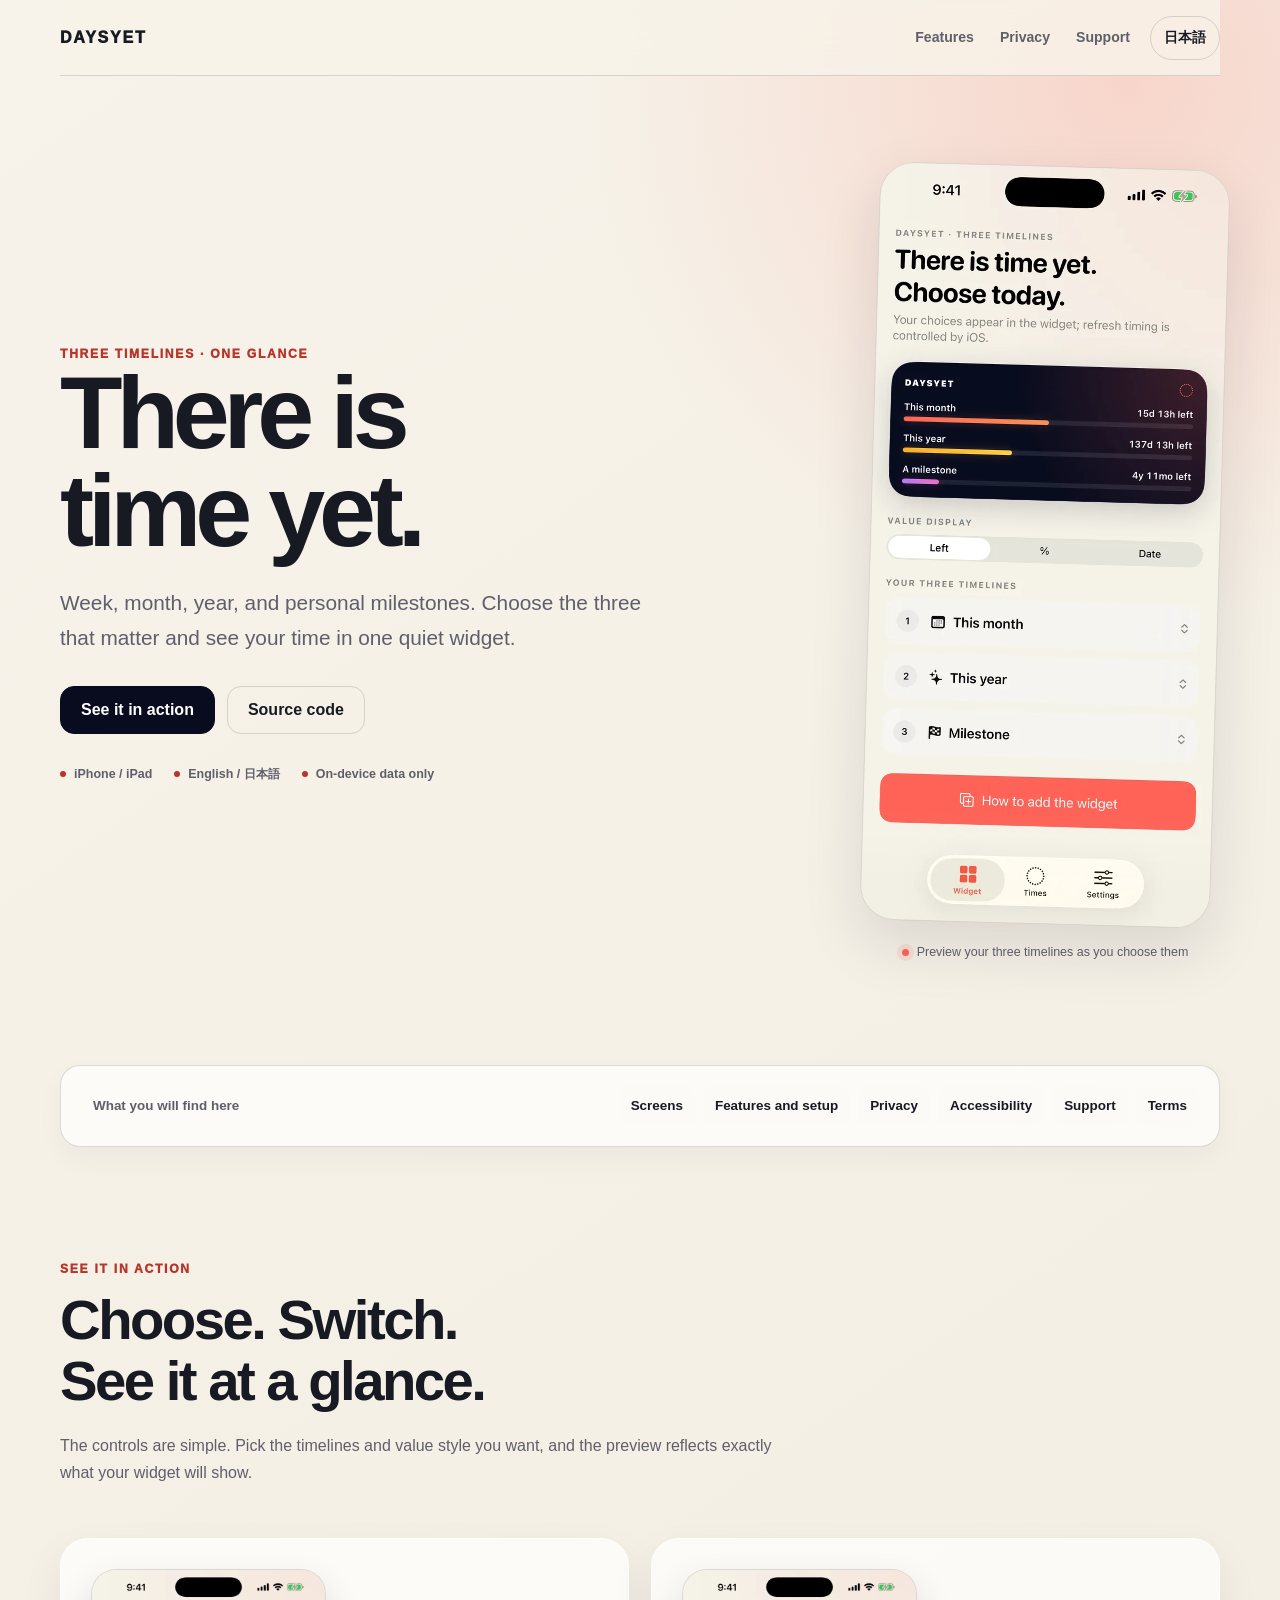
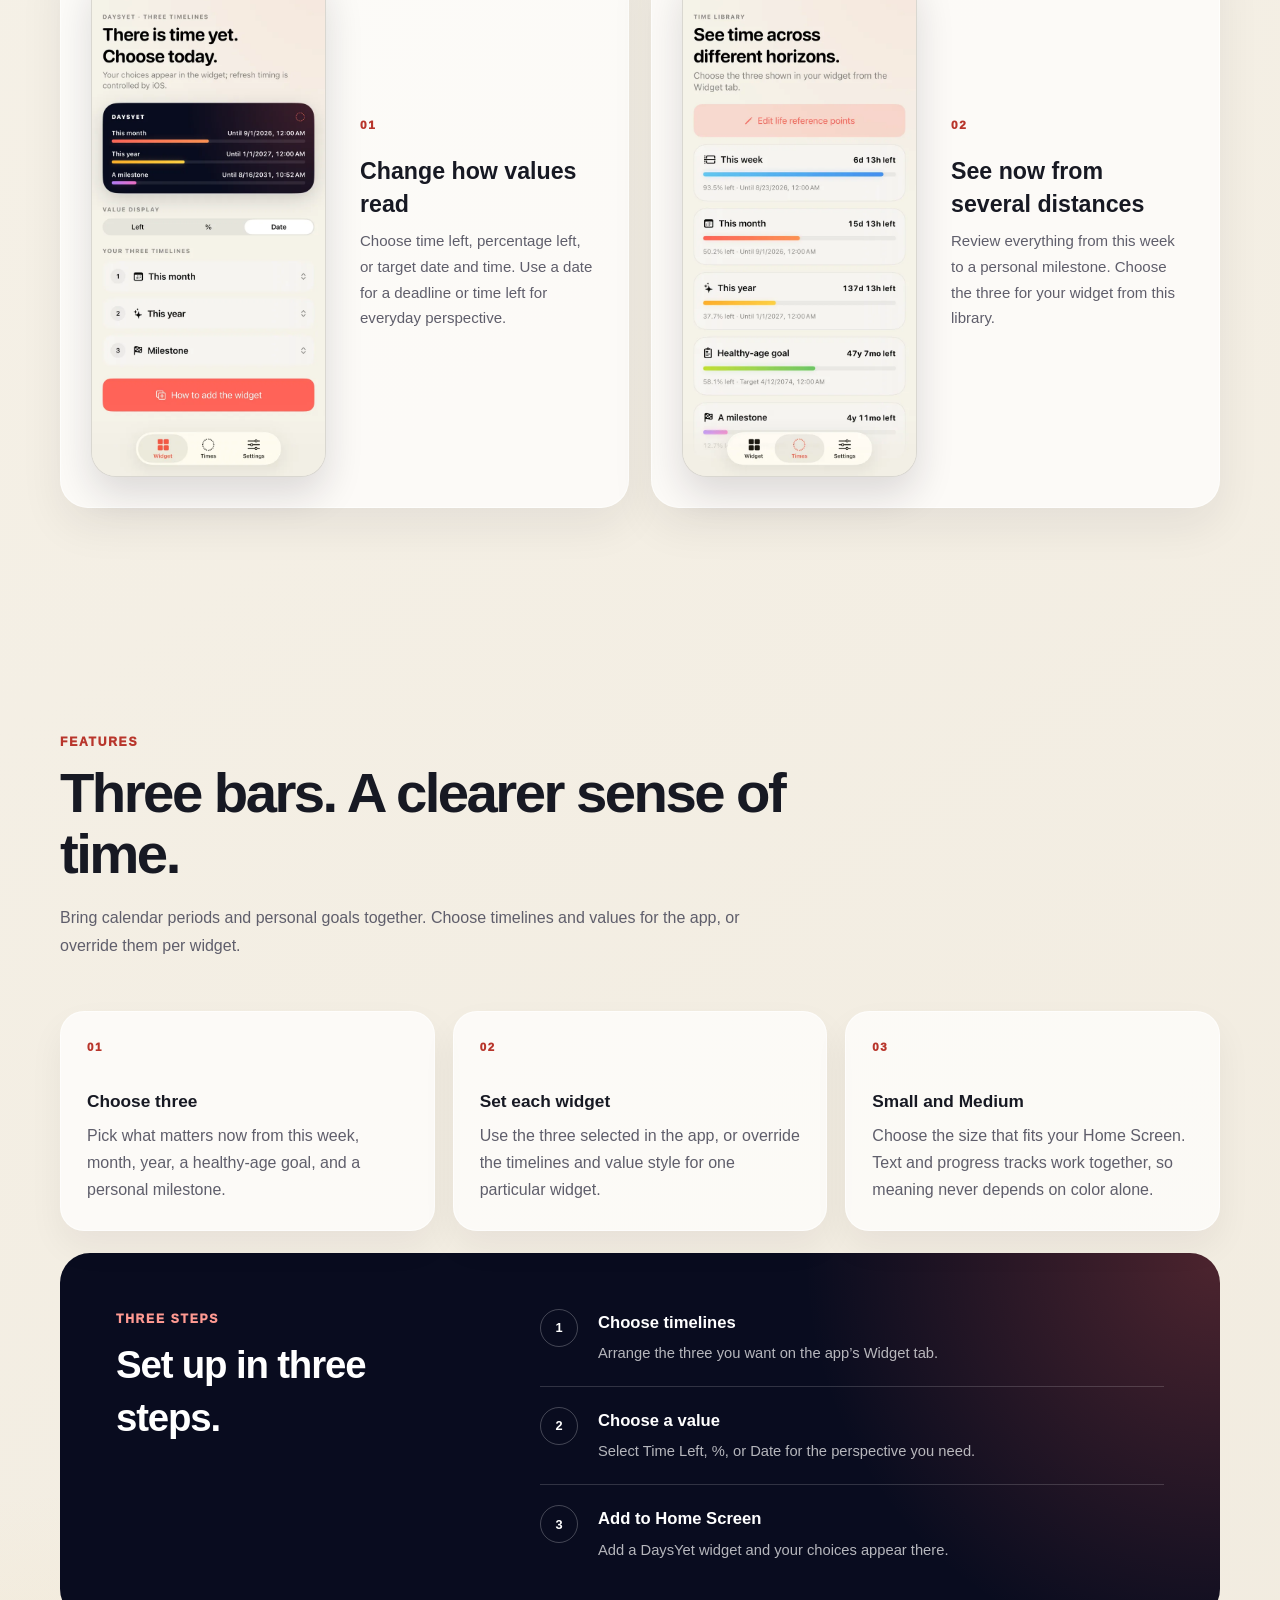
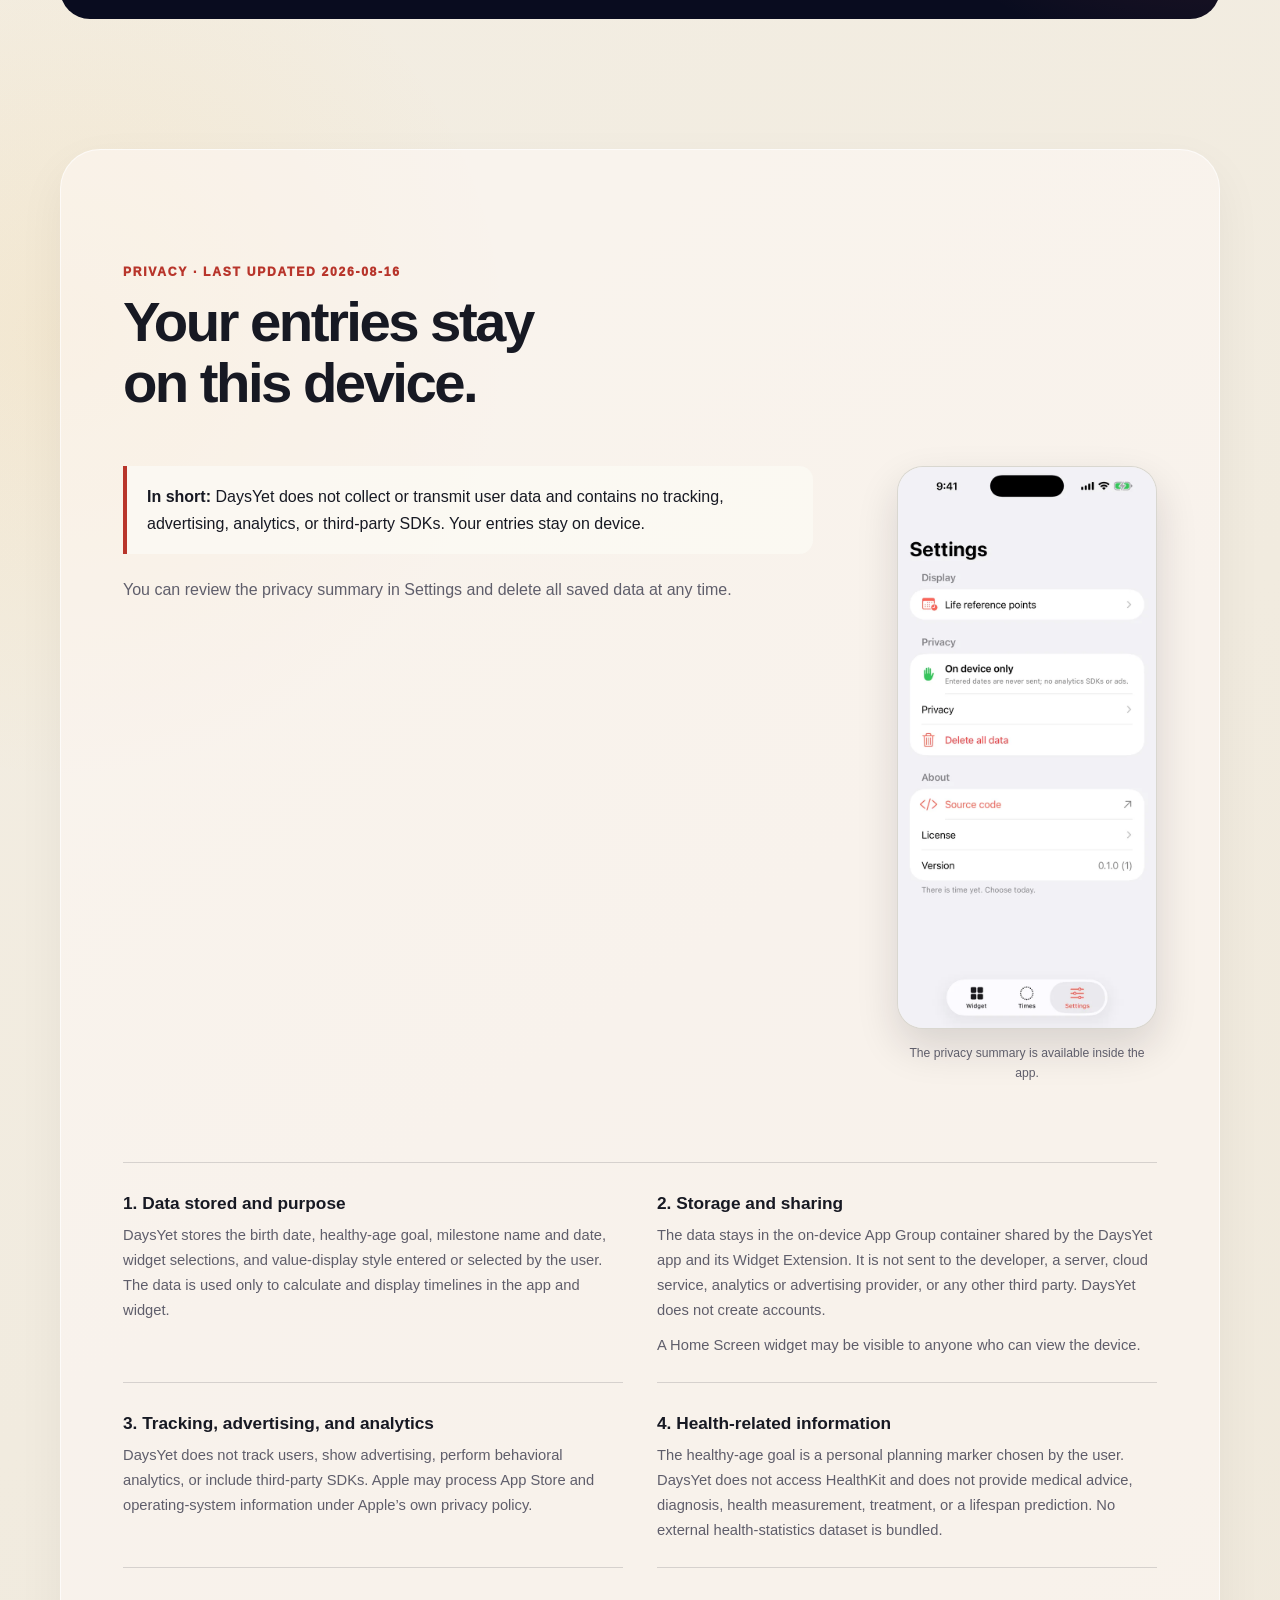
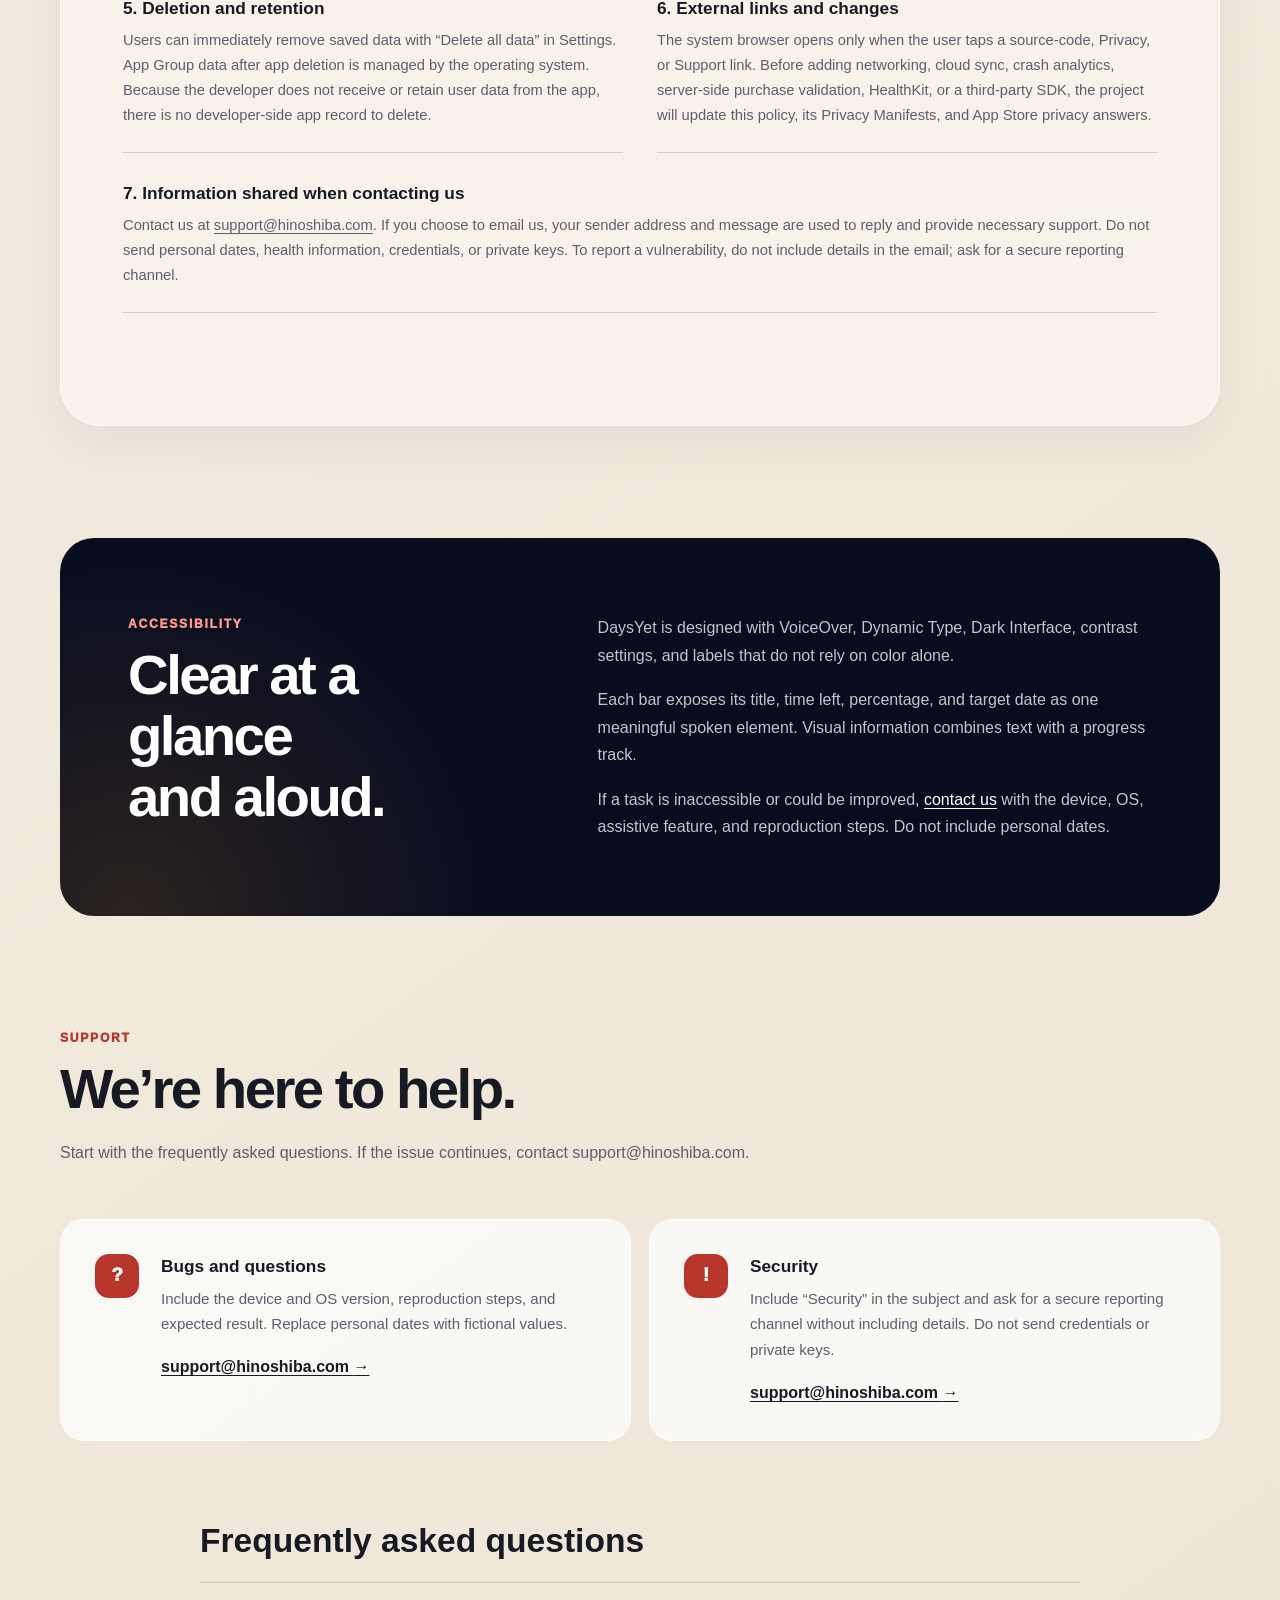
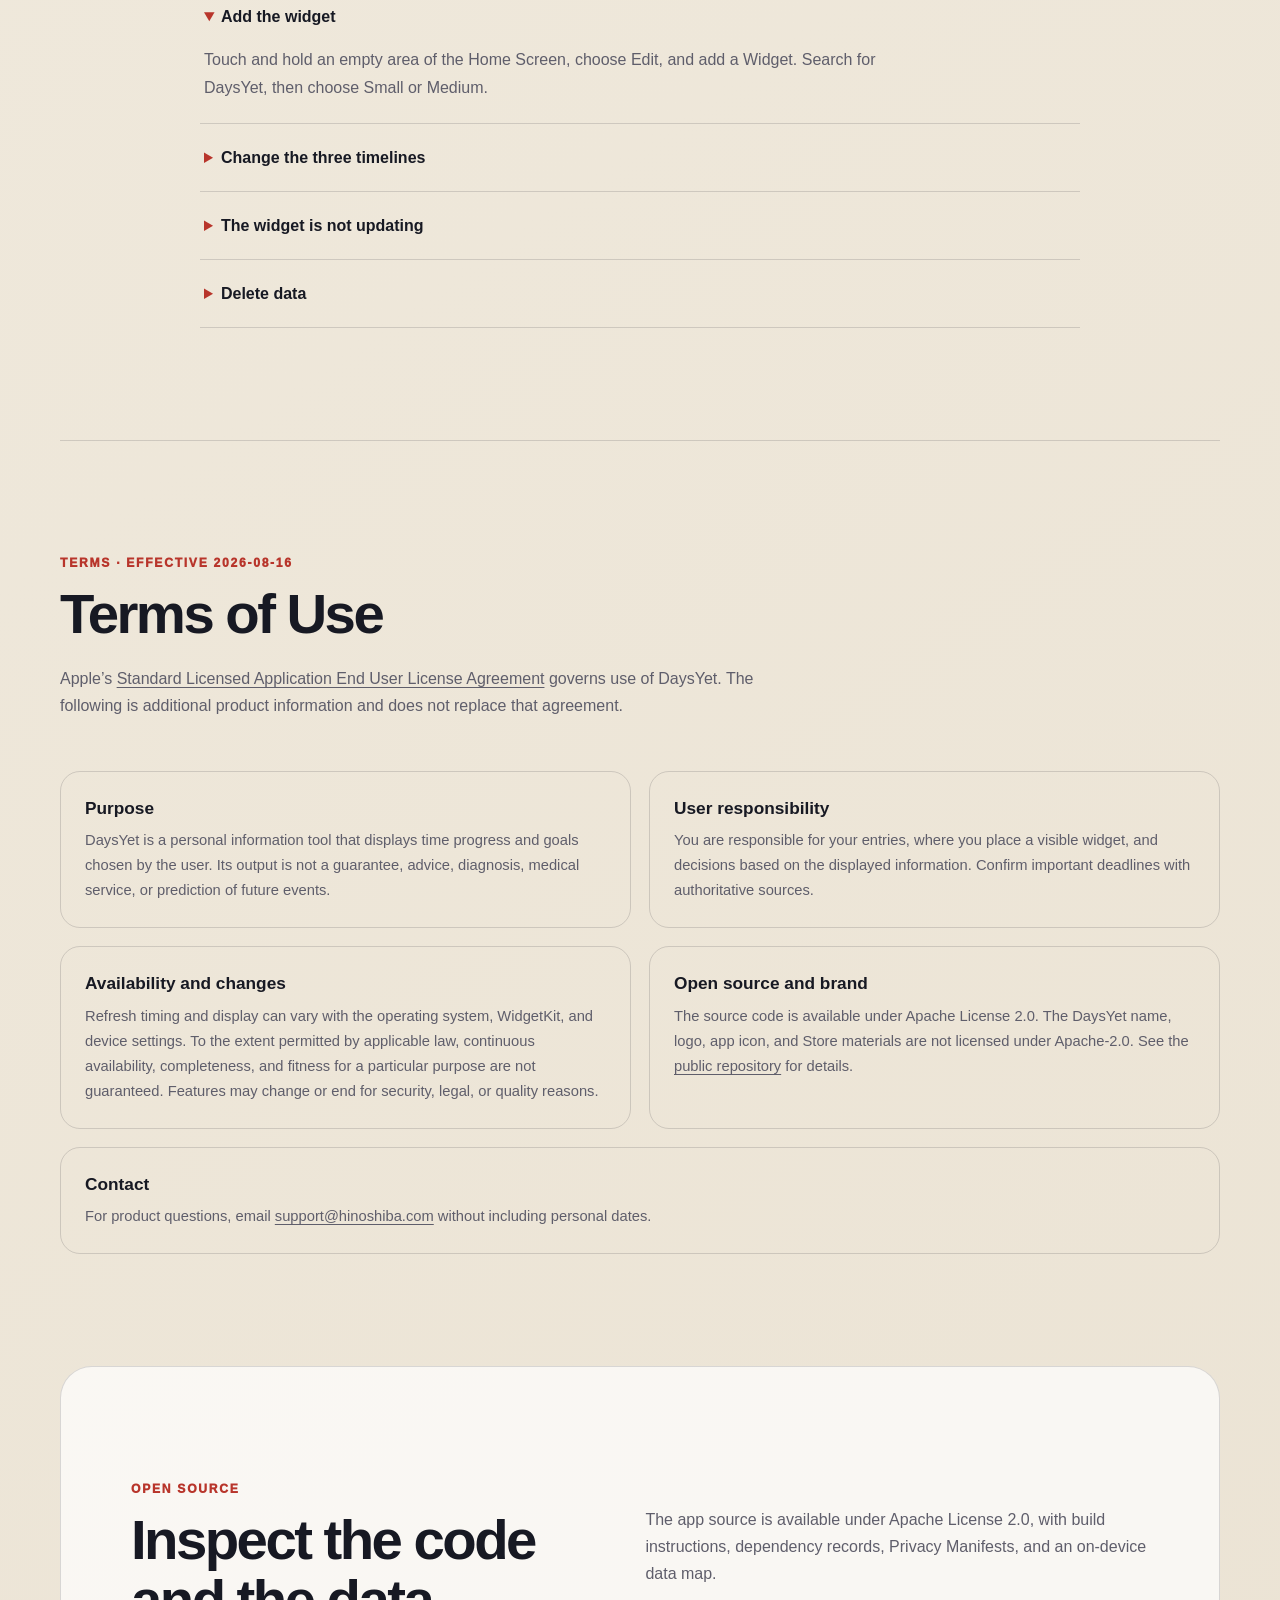
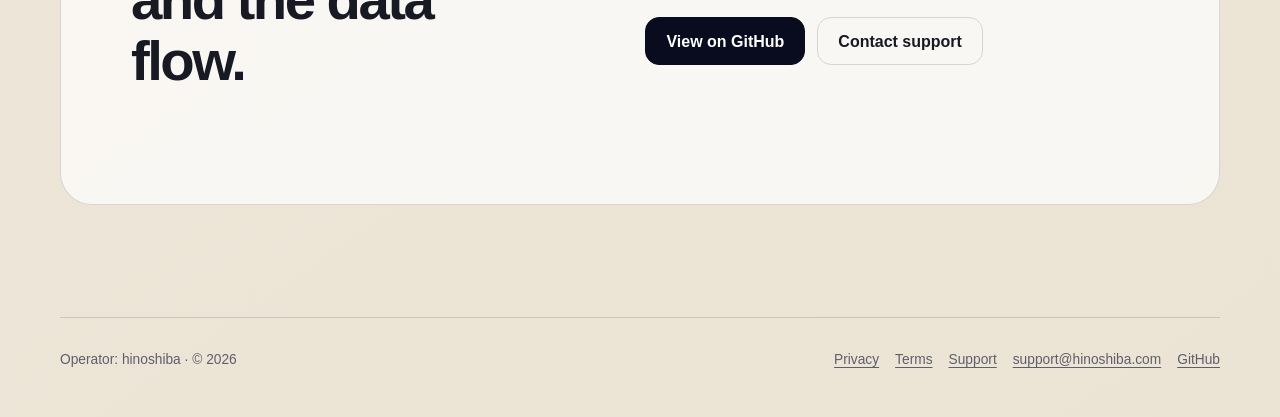
==== http_dist/en/index.html @ 490e83df "Unify product site and app identifiers" ====
<!doctype html>
<html lang="en">
<head>
  <meta charset="utf-8">
  <meta name="viewport" content="width=device-width, initial-scale=1">
  <meta name="theme-color" content="#f7f3ea" media="(prefers-color-scheme: light)">
  <meta name="theme-color" content="#0c0e18" media="(prefers-color-scheme: dark)">
  <title>DaysYet — Three timelines, one glance</title>
  <meta name="description" content="Choose three timelines and see time left, percentage left, or a target date in an iPhone and iPad widget. Explore features, privacy, help, and terms on one page.">
  <link rel="canonical" href="https://daysyet.hinoshiba.com/en/">
  <link rel="alternate" hreflang="ja" href="https://daysyet.hinoshiba.com/">
  <link rel="alternate" hreflang="en" href="https://daysyet.hinoshiba.com/en/">
  <link rel="alternate" hreflang="x-default" href="https://daysyet.hinoshiba.com/">
  <link rel="icon" href="../favicon.ico" sizes="any">
  <link rel="icon" type="image/png" sizes="32x32" href="../assets/favicon-32.png">
  <link rel="apple-touch-icon" sizes="180x180" href="../assets/apple-touch-icon.png">
  <link rel="stylesheet" href="../assets/site.css">
</head>
<body>
  <a class="skip-link" href="#main">Skip to content</a>
  <div class="shell">
    <header class="site-header">
      <a class="wordmark" href="#top" aria-label="DaysYet home">DAYSYET</a>
      <nav aria-label="Main navigation">
        <a href="#features">Features</a>
        <a href="#privacy">Privacy</a>
        <a href="#support">Support</a>
        <a class="lang" lang="ja" hreflang="ja" href="../" data-language-base="../">日本語</a>
      </nav>
    </header>

    <main id="main">
      <section class="hero" id="top" aria-labelledby="hero-title">
        <div class="hero-copy">
          <div class="eyebrow">Three timelines · One glance</div>
          <h1 id="hero-title">There is<br>time yet.</h1>
          <p class="lead">Week, month, year, and personal milestones. Choose the three that matter and see your time in one quiet widget.</p>
          <div class="actions">
            <a class="button" href="#examples">See it in action</a>
            <a class="button secondary" href="https://github.com/hinoshiba/DaysYet">Source code</a>
          </div>
          <ul class="hero-facts" aria-label="DaysYet highlights">
            <li>iPhone / iPad</li>
            <li>English / 日本語</li>
            <li>On-device data only</li>
          </ul>
        </div>
        <figure class="hero-figure">
          <div class="screen-frame hero-screen">
            <img src="../assets/screenshots/en/01-widget-time-left.webp" width="660" height="1434" fetchpriority="high" alt="DaysYet Widget screen showing time left for This month, This year, and A milestone as three progress bars.">
          </div>
          <figcaption><span aria-hidden="true"></span>Preview your three timelines as you choose them</figcaption>
        </figure>
      </section>

      <nav class="section-nav" aria-label="On this page">
        <span>What you will find here</span>
        <a href="#examples">Screens</a>
        <a href="#features">Features and setup</a>
        <a href="#privacy">Privacy</a>
        <a href="#accessibility">Accessibility</a>
        <a href="#support">Support</a>
        <a href="#terms">Terms</a>
      </nav>

      <section id="examples" aria-labelledby="examples-title">
        <div class="section-heading">
          <div class="eyebrow">See it in action</div>
          <h2 id="examples-title">Choose. Switch.<br>See it at a glance.</h2>
          <p class="section-lead">The controls are simple. Pick the timelines and value style you want, and the preview reflects exactly what your widget will show.</p>
        </div>
        <div class="sample-grid">
          <figure class="sample-card">
            <div class="screen-frame">
              <img src="../assets/screenshots/en/02-widget-target-date.webp" width="660" height="1434" loading="lazy" decoding="async" alt="DaysYet Widget screen showing the same three timelines as target dates instead of time left.">
            </div>
            <figcaption>
              <span class="sample-number">01</span>
              <div><h3>Change how values read</h3><p>Choose time left, percentage left, or target date and time. Use a date for a deadline or time left for everyday perspective.</p></div>
            </figcaption>
          </figure>
          <figure class="sample-card">
            <div class="screen-frame">
              <img src="../assets/screenshots/en/03-time-library.webp" width="660" height="1434" loading="lazy" decoding="async" alt="DaysYet Time Library listing this week, month, year, a healthy-age goal, and a milestone with time left and progress bars.">
            </div>
            <figcaption>
              <span class="sample-number">02</span>
              <div><h3>See now from several distances</h3><p>Review everything from this week to a personal milestone. Choose the three for your widget from this library.</p></div>
            </figcaption>
          </figure>
        </div>
      </section>

      <section id="features" aria-labelledby="features-title">
        <div class="section-heading">
          <div class="eyebrow">Features</div>
          <h2 id="features-title">Three bars. A clearer sense of time.</h2>
          <p class="section-lead">Bring calendar periods and personal goals together. Choose timelines and values for the app, or override them per widget.</p>
        </div>
        <div class="feature-grid">
          <article class="feature-card"><span aria-hidden="true">01</span><h3>Choose three</h3><p>Pick what matters now from this week, month, year, a healthy-age goal, and a personal milestone.</p></article>
          <article class="feature-card"><span aria-hidden="true">02</span><h3>Set each widget</h3><p>Use the three selected in the app, or override the timelines and value style for one particular widget.</p></article>
          <article class="feature-card"><span aria-hidden="true">03</span><h3>Small and Medium</h3><p>Choose the size that fits your Home Screen. Text and progress tracks work together, so meaning never depends on color alone.</p></article>
        </div>
        <section class="steps" aria-labelledby="steps-title">
          <div class="steps-copy"><div class="eyebrow">Three steps</div><h3 id="steps-title">Set up in three steps.</h3></div>
          <ol>
            <li><span>1</span><div><strong>Choose timelines</strong><p>Arrange the three you want on the app’s Widget tab.</p></div></li>
            <li><span>2</span><div><strong>Choose a value</strong><p>Select Time Left, %, or Date for the perspective you need.</p></div></li>
            <li><span>3</span><div><strong>Add to Home Screen</strong><p>Add a DaysYet widget and your choices appear there.</p></div></li>
          </ol>
        </section>
      </section>

      <section id="privacy" class="policy-section" aria-labelledby="privacy-title">
        <div class="section-heading">
          <div class="eyebrow">Privacy · Last updated 2026-08-16</div>
          <h2 id="privacy-title">Your entries stay<br>on this device.</h2>
        </div>
        <div class="privacy-intro">
          <div>
            <p class="notice"><strong>In short:</strong> DaysYet does not collect or transmit user data and contains no tracking, advertising, analytics, or third-party SDKs. Your entries stay on device.</p>
            <p class="section-lead">You can review the privacy summary in Settings and delete all saved data at any time.</p>
          </div>
          <figure class="privacy-figure">
            <div class="screen-frame">
              <img src="../assets/screenshots/en/04-privacy-settings.webp" width="660" height="1434" loading="lazy" decoding="async" alt="DaysYet Settings screen stating that entered dates stay on device and that the app uses no analytics SDKs or ads.">
            </div>
            <figcaption>The privacy summary is available inside the app.</figcaption>
          </figure>
        </div>
        <div class="policy-grid">
          <article><h3>1. Data stored and purpose</h3><p>DaysYet stores the birth date, healthy-age goal, milestone name and date, widget selections, and value-display style entered or selected by the user. The data is used only to calculate and display timelines in the app and widget.</p></article>
          <article><h3>2. Storage and sharing</h3><p>The data stays in the on-device App Group container shared by the DaysYet app and its Widget Extension. It is not sent to the developer, a server, cloud service, analytics or advertising provider, or any other third party. DaysYet does not create accounts.</p><p>A Home Screen widget may be visible to anyone who can view the device.</p></article>
          <article><h3>3. Tracking, advertising, and analytics</h3><p>DaysYet does not track users, show advertising, perform behavioral analytics, or include third-party SDKs. Apple may process App Store and operating-system information under Apple’s own privacy policy.</p></article>
          <article><h3>4. Health-related information</h3><p>The healthy-age goal is a personal planning marker chosen by the user. DaysYet does not access HealthKit and does not provide medical advice, diagnosis, health measurement, treatment, or a lifespan prediction. No external health-statistics dataset is bundled.</p></article>
          <article><h3>5. Deletion and retention</h3><p>Users can immediately remove saved data with “Delete all data” in Settings. App Group data after app deletion is managed by the operating system. Because the developer does not receive or retain user data from the app, there is no developer-side app record to delete.</p></article>
          <article><h3>6. External links and changes</h3><p>The system browser opens only when the user taps a source-code, Privacy, or Support link. Before adding networking, cloud sync, crash analytics, server-side purchase validation, HealthKit, or a third-party SDK, the project will update this policy, its Privacy Manifests, and App Store privacy answers.</p></article>
          <article class="wide"><h3>7. Information shared when contacting us</h3><p>Contact us at <a href="mailto:support@hinoshiba.com">support@hinoshiba.com</a>. If you choose to email us, your sender address and message are used to reply and provide necessary support. Do not send personal dates, health information, credentials, or private keys. To report a vulnerability, do not include details in the email; ask for a secure reporting channel.</p></article>
        </div>
      </section>

      <section id="accessibility" class="band-section" aria-labelledby="accessibility-title">
        <div><div class="eyebrow">Accessibility</div><h2 id="accessibility-title">Clear at a glance<br>and aloud.</h2></div>
        <div class="band-copy">
          <p>DaysYet is designed with VoiceOver, Dynamic Type, Dark Interface, contrast settings, and labels that do not rely on color alone.</p>
          <p>Each bar exposes its title, time left, percentage, and target date as one meaningful spoken element. Visual information combines text with a progress track.</p>
          <p>If a task is inaccessible or could be improved, <a href="#support">contact us</a> with the device, OS, assistive feature, and reproduction steps. Do not include personal dates.</p>
        </div>
      </section>

      <section id="support" aria-labelledby="support-title">
        <div class="section-heading">
          <div class="eyebrow">Support</div>
          <h2 id="support-title">We’re here to help.</h2>
          <p class="section-lead">Start with the frequently asked questions. If the issue continues, contact support@hinoshiba.com.</p>
        </div>
        <div class="contact-grid">
          <article class="contact-card"><div class="contact-icon" aria-hidden="true">?</div><div><h3>Bugs and questions</h3><p>Include the device and OS version, reproduction steps, and expected result. Replace personal dates with fictional values.</p><a href="mailto:support@hinoshiba.com?subject=DaysYet%20Support">support@hinoshiba.com <span aria-hidden="true">→</span></a></div></article>
          <article class="contact-card"><div class="contact-icon" aria-hidden="true">!</div><div><h3>Security</h3><p>Include “Security” in the subject and ask for a secure reporting channel without including details. Do not send credentials or private keys.</p><a href="mailto:support@hinoshiba.com?subject=%5BSecurity%5D%20DaysYet">support@hinoshiba.com <span aria-hidden="true">→</span></a></div></article>
        </div>
        <div class="faq">
          <h3>Frequently asked questions</h3>
          <details open><summary>Add the widget</summary><p>Touch and hold an empty area of the Home Screen, choose Edit, and add a Widget. Search for DaysYet, then choose Small or Medium.</p></details>
          <details><summary>Change the three timelines</summary><p>Select three timelines on the app’s Widget tab. To override one widget, touch and hold it, choose Edit Widget, disable “Use the three selected in the app,” and select its timelines.</p></details>
          <details><summary>The widget is not updating</summary><p>Open DaysYet once and save the settings again, then confirm the widget remains on the Home Screen. The operating system schedules widget refreshes, so values do not update every second. If the problem continues, email <a href="mailto:support@hinoshiba.com?subject=DaysYet%20Support">support@hinoshiba.com</a> with the device, OS, and app version.</p></details>
          <details><summary>Delete data</summary><p>Choose “Delete all data” from the Settings tab. Data entered in DaysYet is not stored on a developer server.</p></details>
        </div>
      </section>

      <section id="terms" class="terms-section" aria-labelledby="terms-title">
        <div class="section-heading">
          <div class="eyebrow">Terms · Effective 2026-08-16</div>
          <h2 id="terms-title">Terms of Use</h2>
          <p class="section-lead">Apple’s <a href="https://www.apple.com/legal/internet-services/itunes/dev/stdeula/">Standard Licensed Application End User License Agreement</a> governs use of DaysYet. The following is additional product information and does not replace that agreement.</p>
        </div>
        <div class="terms-grid">
          <article><h3>Purpose</h3><p>DaysYet is a personal information tool that displays time progress and goals chosen by the user. Its output is not a guarantee, advice, diagnosis, medical service, or prediction of future events.</p></article>
          <article><h3>User responsibility</h3><p>You are responsible for your entries, where you place a visible widget, and decisions based on the displayed information. Confirm important deadlines with authoritative sources.</p></article>
          <article><h3>Availability and changes</h3><p>Refresh timing and display can vary with the operating system, WidgetKit, and device settings. To the extent permitted by applicable law, continuous availability, completeness, and fitness for a particular purpose are not guaranteed. Features may change or end for security, legal, or quality reasons.</p></article>
          <article><h3>Open source and brand</h3><p>The source code is available under Apache License 2.0. The DaysYet name, logo, app icon, and Store materials are not licensed under Apache-2.0. See the <a href="https://github.com/hinoshiba/DaysYet">public repository</a> for details.</p></article>
          <article class="wide"><h3>Contact</h3><p>For product questions, email <a href="mailto:support@hinoshiba.com">support@hinoshiba.com</a> without including personal dates.</p></article>
        </div>
      </section>

      <section id="source" class="source-section" aria-labelledby="source-title">
        <div><div class="eyebrow">Open source</div><h2 id="source-title">Inspect the code<br>and the data flow.</h2></div>
        <div><p>The app source is available under Apache License 2.0, with build instructions, dependency records, Privacy Manifests, and an on-device data map.</p><div class="actions"><a class="button" href="https://github.com/hinoshiba/DaysYet">View on GitHub</a><a class="button secondary" href="mailto:support@hinoshiba.com?subject=DaysYet%20Support">Contact support</a></div></div>
      </section>
    </main>

    <footer>
      <span>Operator: hinoshiba · © 2026</span>
      <span class="footer-links"><a href="#privacy">Privacy</a><a href="#terms">Terms</a><a href="#support">Support</a><a href="mailto:support@hinoshiba.com">support@hinoshiba.com</a><a href="https://github.com/hinoshiba/DaysYet">GitHub</a></span>
    </footer>
  </div>
  <script>
    (() => {
      const languageSwitch = document.querySelector("[data-language-base]");
      const syncLanguageLink = () => languageSwitch.setAttribute("href", `${languageSwitch.dataset.languageBase}${window.location.hash}`);
      window.addEventListener("hashchange", syncLanguageLink);
      syncLanguageLink();
    })();
  </script>
</body>
</html>
---- http_dist/assets/site.css ----
:root {
  color-scheme: light dark;
  --ink: #090c1f;
  --paper: #f7f3ea;
  --paper-deep: #ebe3d4;
  --text: #171923;
  --muted: #5f5e6b;
  --accent: #b8352b;
  --accent-bright: #ff6457;
  --line: rgba(23, 25, 35, .15);
  --card: rgba(255, 255, 255, .7);
  --card-solid: #fcfaf5;
  --shadow: 0 24px 60px rgba(26, 23, 38, .12);
  font-family: ui-rounded, -apple-system, BlinkMacSystemFont, "SF Pro Rounded", "Hiragino Sans", sans-serif;
}

* { box-sizing: border-box; }

html {
  scroll-behavior: smooth;
  scroll-padding-top: 92px;
}

body {
  margin: 0;
  min-width: 280px;
  min-height: 100vh;
  color: var(--text);
  background:
    radial-gradient(circle at 88% 1%, rgba(255, 100, 87, .2), transparent 34rem),
    radial-gradient(circle at 5% 42%, rgba(245, 173, 36, .09), transparent 28rem),
    linear-gradient(145deg, var(--paper), var(--paper-deep));
  line-height: 1.7;
}

a {
  color: inherit;
  text-underline-offset: .2em;
  text-decoration-thickness: .08em;
}

img { max-width: 100%; }

.shell {
  width: min(1160px, calc(100% - 40px));
  margin: 0 auto;
}

.skip-link {
  position: fixed;
  top: 10px;
  left: 10px;
  z-index: 100;
  padding: 10px 14px;
  border-radius: 10px;
  color: #fff;
  background: var(--ink);
  font-weight: 800;
  transform: translateY(-160%);
}

.skip-link:focus { transform: translateY(0); }

:focus-visible {
  outline: 3px solid var(--accent);
  outline-offset: 4px;
}

.site-header {
  position: sticky;
  top: 0;
  z-index: 20;
  display: flex;
  align-items: center;
  justify-content: space-between;
  gap: 24px;
  min-height: 76px;
  padding: 12px 0;
  border-bottom: 1px solid var(--line);
  background: color-mix(in srgb, var(--paper) 82%, transparent);
  backdrop-filter: blur(18px) saturate(130%);
  -webkit-backdrop-filter: blur(18px) saturate(130%);
}

.wordmark {
  flex: none;
  font-weight: 950;
  letter-spacing: .11em;
  text-decoration: none;
}

nav {
  display: flex;
  align-items: center;
  gap: 6px;
}

.site-header nav a {
  display: inline-flex;
  align-items: center;
  min-height: 44px;
  padding: 7px 10px;
  border-radius: 999px;
  color: var(--muted);
  font-size: .88rem;
  font-weight: 750;
  text-decoration: none;
  white-space: nowrap;
}

.site-header nav a:hover {
  color: var(--text);
  background: var(--card);
}

.site-header nav .lang {
  margin-left: 4px;
  padding-inline: 13px;
  border: 1px solid var(--line);
  color: var(--text);
}

main > section {
  padding: clamp(72px, 9vw, 112px) 0;
}

section[id] { scroll-margin-top: 0; }

.hero {
  display: grid;
  grid-template-columns: minmax(0, 1.08fr) minmax(280px, .72fr);
  align-items: center;
  gap: clamp(48px, 9vw, 116px);
  min-height: min(820px, calc(100vh - 76px));
  padding-top: clamp(52px, 7vw, 92px);
  padding-bottom: clamp(72px, 8vw, 104px);
}

.hero-copy { position: relative; z-index: 1; }

.eyebrow {
  color: var(--accent);
  font-size: .76rem;
  font-weight: 950;
  letter-spacing: .14em;
  text-transform: uppercase;
}

h1,
h2,
h3,
p { margin-top: 0; }

h1 {
  max-width: 720px;
  margin-bottom: 26px;
  font-size: clamp(3.6rem, 8vw, 7rem);
  line-height: .95;
  letter-spacing: -.06em;
}

h2 {
  margin-bottom: 20px;
  font-size: clamp(2.15rem, 4.4vw, 3.8rem);
  line-height: 1.08;
  letter-spacing: -.045em;
}

h3 {
  margin-bottom: 8px;
  font-size: 1.08rem;
  line-height: 1.4;
}

p { margin-bottom: 1.1em; }

.lead {
  max-width: 38rem;
  color: var(--muted);
  font-size: clamp(1.08rem, 2vw, 1.3rem);
}

.actions {
  display: flex;
  flex-wrap: wrap;
  gap: 12px;
  margin-top: 30px;
}

.button {
  display: inline-flex;
  align-items: center;
  justify-content: center;
  min-height: 48px;
  padding: 0 20px;
  border: 1px solid var(--ink);
  border-radius: 14px;
  color: #fff;
  background: var(--ink);
  font-weight: 850;
  text-decoration: none;
}

.button:hover { transform: translateY(-1px); }

.button.secondary {
  border-color: var(--line);
  color: var(--text);
  background: transparent;
}

.hero-facts {
  display: flex;
  flex-wrap: wrap;
  gap: 8px 22px;
  margin: 30px 0 0;
  padding: 0;
  color: var(--muted);
  font-size: .78rem;
  font-weight: 750;
  list-style: none;
}

.hero-facts li::before {
  content: "";
  display: inline-block;
  width: 6px;
  height: 6px;
  margin: 0 8px 1px 0;
  border-radius: 50%;
  background: var(--accent);
}

figure { margin: 0; }

.hero-figure {
  width: min(100%, 350px);
  justify-self: end;
}

.screen-frame {
  width: 100%;
  overflow: hidden;
  border: 1px solid rgba(23, 25, 35, .13);
  border-radius: 34px;
  background: #f6f3ea;
  box-shadow: var(--shadow);
}

.screen-frame img {
  display: block;
  width: 100%;
  height: auto;
}

.hero-screen { transform: rotate(1.6deg); }

.hero-figure figcaption {
  display: flex;
  align-items: center;
  justify-content: center;
  gap: 8px;
  margin-top: 18px;
  color: var(--muted);
  font-size: .78rem;
  text-align: center;
}

.hero-figure figcaption span {
  width: 7px;
  height: 7px;
  border-radius: 50%;
  background: var(--accent-bright);
  box-shadow: 0 0 0 5px rgba(255, 100, 87, .13);
}

.section-nav {
  display: flex;
  flex-wrap: wrap;
  gap: 8px;
  padding: 20px;
  border: 1px solid var(--line);
  border-radius: 20px;
  background: var(--card);
  box-shadow: 0 12px 28px rgba(30, 27, 42, .04);
}

.section-nav span,
.section-nav a {
  display: inline-flex;
  align-items: center;
  min-height: 40px;
  padding: 6px 12px;
  border-radius: 10px;
  font-size: .84rem;
  font-weight: 760;
}

.section-nav span {
  margin-right: auto;
  color: var(--muted);
}

.section-nav a {
  text-decoration: none;
  background: color-mix(in srgb, var(--card-solid) 72%, transparent);
}

.section-nav a:hover { text-decoration: underline; }

.section-heading {
  max-width: 780px;
  margin-bottom: clamp(32px, 5vw, 52px);
}

.section-heading .eyebrow { margin-bottom: 10px; }

.section-lead {
  max-width: 46rem;
  color: var(--muted);
}

.sample-grid {
  display: grid;
  grid-template-columns: repeat(2, minmax(0, 1fr));
  gap: 22px;
}

.sample-card {
  display: grid;
  grid-template-columns: minmax(170px, 235px) minmax(0, 1fr);
  align-items: center;
  gap: clamp(20px, 3vw, 34px);
  padding: clamp(18px, 3vw, 30px);
  border: 1px solid rgba(255, 255, 255, .62);
  border-radius: 28px;
  background: var(--card);
  box-shadow: 0 18px 44px rgba(30, 27, 42, .07);
}

.sample-card .screen-frame {
  max-width: 235px;
  border-radius: 25px;
  box-shadow: 0 18px 38px rgba(26, 23, 38, .14);
}

.sample-card figcaption {
  display: flex;
  flex-direction: column;
  align-self: center;
}

.sample-number {
  margin-bottom: 20px;
  color: var(--accent);
  font-size: .74rem;
  font-weight: 950;
  letter-spacing: .14em;
}

.sample-card h3 { font-size: clamp(1.15rem, 2vw, 1.45rem); }

.sample-card p {
  margin-bottom: 0;
  color: var(--muted);
  font-size: .94rem;
}

.feature-grid {
  display: grid;
  grid-template-columns: repeat(3, minmax(0, 1fr));
  gap: 18px;
}

.feature-card {
  min-height: 220px;
  padding: 26px;
  border: 1px solid rgba(255, 255, 255, .64);
  border-radius: 24px;
  background: var(--card);
  box-shadow: 0 16px 35px rgba(30, 27, 42, .055);
}

.feature-card > span {
  display: block;
  margin-bottom: 32px;
  color: var(--accent);
  font-size: .72rem;
  font-weight: 950;
  letter-spacing: .14em;
}

.feature-card p {
  margin-bottom: 0;
  color: var(--muted);
}

.steps {
  display: grid;
  grid-template-columns: .7fr 1.3fr;
  gap: clamp(36px, 7vw, 88px);
  margin-top: 22px;
  padding: clamp(30px, 5vw, 56px);
  border-radius: 30px;
  color: #fff;
  background:
    radial-gradient(circle at 100% 0, rgba(255, 100, 87, .28), transparent 26rem),
    var(--ink);
}

.steps .eyebrow,
.band-section .eyebrow { color: #ff9a92; }

.steps h3 {
  margin: 8px 0 0;
  font-size: clamp(1.65rem, 3vw, 2.5rem);
  letter-spacing: -.03em;
}

.steps ol {
  display: grid;
  gap: 0;
  margin: 0;
  padding: 0;
  list-style: none;
}

.steps li {
  display: grid;
  grid-template-columns: 42px 1fr;
  gap: 16px;
  padding: 20px 0;
  border-top: 1px solid rgba(255, 255, 255, .16);
}

.steps li:first-child { border-top: 0; padding-top: 0; }
.steps li:last-child { padding-bottom: 0; }

.steps li > span {
  display: grid;
  width: 38px;
  height: 38px;
  place-items: center;
  border: 1px solid rgba(255, 255, 255, .24);
  border-radius: 50%;
  font-size: .8rem;
  font-weight: 900;
}

.steps strong { font-size: 1.04rem; }

.steps p {
  margin: 4px 0 0;
  color: rgba(255, 255, 255, .7);
  font-size: .92rem;
}

.policy-section {
  margin: 18px 0;
  padding-inline: clamp(24px, 5vw, 62px);
  border: 1px solid rgba(255, 255, 255, .64);
  border-radius: 40px;
  background: color-mix(in srgb, var(--card) 72%, rgba(255, 100, 87, .08));
  box-shadow: 0 18px 48px rgba(30, 27, 42, .055);
}

.privacy-intro {
  display: grid;
  grid-template-columns: minmax(0, 1fr) minmax(210px, 260px);
  align-items: start;
  gap: clamp(36px, 7vw, 84px);
  margin-bottom: clamp(46px, 7vw, 78px);
}

.notice {
  margin-bottom: 22px;
  padding: 17px 20px;
  border-left: 4px solid var(--accent);
  border-radius: 0 14px 14px 0;
  background: color-mix(in srgb, var(--card-solid) 82%, transparent);
}

.privacy-figure { max-width: 260px; justify-self: end; }

.privacy-figure .screen-frame {
  border-radius: 26px;
  box-shadow: 0 18px 42px rgba(26, 23, 38, .14);
}

.privacy-figure figcaption {
  margin-top: 14px;
  color: var(--muted);
  font-size: .76rem;
  text-align: center;
}

.policy-grid {
  display: grid;
  grid-template-columns: repeat(2, minmax(0, 1fr));
  gap: 0 34px;
  border-top: 1px solid var(--line);
}

.policy-grid article {
  padding: 28px 0 24px;
  border-bottom: 1px solid var(--line);
}

.policy-grid article.wide { grid-column: 1 / -1; }

.policy-grid p {
  margin-bottom: .65em;
  color: var(--muted);
  font-size: .92rem;
}

.policy-grid p:last-child { margin-bottom: 0; }

.band-section {
  display: grid;
  grid-template-columns: .8fr 1.2fr;
  gap: clamp(42px, 8vw, 100px);
  margin: clamp(72px, 9vw, 112px) 0 0;
  padding: clamp(34px, 6vw, 68px);
  border-radius: 34px;
  color: #fff;
  background:
    radial-gradient(circle at 6% 100%, rgba(245, 173, 36, .14), transparent 23rem),
    var(--ink);
}

main > .band-section { padding-block: clamp(54px, 7vw, 76px); }

.band-section h2 { margin: 10px 0 0; }

.band-copy p { color: rgba(255, 255, 255, .76); }
.band-copy p:last-child { margin-bottom: 0; }
.band-copy a { color: #fff; }

.contact-grid {
  display: grid;
  grid-template-columns: repeat(2, minmax(0, 1fr));
  gap: 18px;
}

.contact-card {
  display: grid;
  grid-template-columns: 48px 1fr;
  gap: 18px;
  padding: clamp(24px, 4vw, 34px);
  border: 1px solid rgba(255, 255, 255, .64);
  border-radius: 24px;
  background: var(--card);
}

.contact-icon {
  display: grid;
  width: 44px;
  height: 44px;
  place-items: center;
  border-radius: 14px;
  color: #fff;
  background: var(--accent);
  font-size: 1.2rem;
  font-weight: 950;
}

.contact-card p {
  color: var(--muted);
  font-size: .94rem;
}

.contact-card a { font-weight: 850; }

.faq {
  max-width: 880px;
  margin: clamp(48px, 7vw, 76px) auto 0;
}

.faq > h3 {
  margin-bottom: 18px;
  font-size: clamp(1.45rem, 3vw, 2.1rem);
}

.faq details { border-top: 1px solid var(--line); }
.faq details:last-child { border-bottom: 1px solid var(--line); }

.faq summary {
  padding: 20px 4px;
  cursor: pointer;
  font-weight: 850;
}

.faq summary::marker { color: var(--accent); }

.faq details p {
  max-width: 760px;
  margin: -4px 0 22px;
  padding: 0 24px 0 4px;
  color: var(--muted);
}

.terms-section { border-top: 1px solid var(--line); }

.terms-grid {
  display: grid;
  grid-template-columns: repeat(2, minmax(0, 1fr));
  gap: 18px;
}

.terms-grid article {
  padding: 24px;
  border: 1px solid var(--line);
  border-radius: 20px;
}

.terms-grid article.wide { grid-column: 1 / -1; }

.terms-grid p {
  margin-bottom: 0;
  color: var(--muted);
  font-size: .92rem;
}

.source-section {
  display: grid;
  grid-template-columns: .9fr 1.1fr;
  gap: clamp(40px, 8vw, 104px);
  align-items: center;
  margin-bottom: clamp(72px, 9vw, 112px);
  padding-inline: clamp(28px, 6vw, 70px);
  border: 1px solid var(--line);
  border-radius: 32px;
  background: var(--card);
}

.source-section h2 { margin: 10px 0 0; }
.source-section p { color: var(--muted); }

footer {
  display: flex;
  flex-wrap: wrap;
  justify-content: space-between;
  gap: 18px;
  padding: 30px 0 46px;
  border-top: 1px solid var(--line);
  color: var(--muted);
  font-size: .86rem;
}

.footer-links {
  display: flex;
  flex-wrap: wrap;
  gap: 16px;
}

@media (max-width: 980px) {
  .hero {
    grid-template-columns: minmax(0, 1fr) minmax(260px, .7fr);
    gap: 52px;
  }

  .sample-card { grid-template-columns: minmax(145px, 190px) minmax(0, 1fr); }
  .feature-card { min-height: 250px; }
}

@media (max-width: 760px) {
  .shell { width: min(100% - 28px, 640px); }

  .site-header {
    flex-wrap: wrap;
    gap: 6px 14px;
    padding-block: 10px;
  }

  .site-header nav {
    max-width: 100%;
    overflow-x: auto;
    scrollbar-width: none;
  }

  .site-header nav::-webkit-scrollbar { display: none; }
  .site-header nav a { padding-inline: 8px; }

  .hero {
    grid-template-columns: 1fr;
    min-height: 0;
    padding-top: 46px;
  }

  .hero-copy { text-align: center; }
  .lead { margin-inline: auto; }
  .actions,
  .hero-facts { justify-content: center; }
  .hero-figure { width: min(76vw, 330px); justify-self: center; }

  .section-nav span { flex-basis: 100%; margin-right: 0; }
  .sample-grid,
  .feature-grid,
  .contact-grid,
  .terms-grid { grid-template-columns: 1fr; }

  .sample-card { grid-template-columns: minmax(160px, 220px) minmax(0, 1fr); }
  .feature-card { min-height: 0; }

  .steps,
  .band-section,
  .source-section { grid-template-columns: 1fr; }

  .privacy-intro {
    grid-template-columns: 1fr minmax(170px, 230px);
    gap: 28px;
  }

  .policy-grid { grid-template-columns: 1fr; }
  .policy-grid article.wide { grid-column: auto; }
  .terms-grid article.wide { grid-column: auto; }

  .band-section { margin-top: 76px; }
}

@media (max-width: 540px) {
  html { scroll-padding-top: 132px; }

  .site-header nav {
    width: 100%;
    flex-wrap: wrap;
    overflow-x: visible;
  }

  main > section { padding-block: 68px; }

  h1 { font-size: clamp(3.25rem, 17vw, 4.7rem); }
  h2 { font-size: clamp(2rem, 9.5vw, 2.75rem); }

  .section-nav { padding: 14px; }

  .sample-card {
    grid-template-columns: minmax(115px, .63fr) minmax(0, 1fr);
    gap: 18px;
    padding: 16px;
  }

  .sample-card .screen-frame { border-radius: 19px; }
  .sample-card h3 { font-size: 1rem; }
  .sample-card p { font-size: .82rem; }
  .sample-number { margin-bottom: 12px; }

  .privacy-intro { grid-template-columns: 1fr; }
  .privacy-figure { width: min(72vw, 250px); justify-self: center; }

  .policy-section {
    padding-inline: 20px;
    border-radius: 28px;
  }

  .steps,
  .band-section,
  .source-section { border-radius: 26px; }
  .band-section { margin-top: 68px; }

  .contact-card {
    grid-template-columns: 40px 1fr;
    gap: 14px;
    padding: 22px 18px;
  }

  .contact-icon { width: 40px; height: 40px; }

  footer { flex-direction: column; }
}

@media (max-width: 360px) {
  .site-header nav {
    justify-content: space-between;
    gap: 2px;
  }

  .site-header nav a {
    padding-inline: 4px;
    font-size: .78rem;
  }

  .site-header nav .lang {
    margin-left: 0;
    padding-inline: 9px;
  }
}

@media (prefers-color-scheme: dark) {
  :root {
    --paper: #0c0e18;
    --paper-deep: #151626;
    --text: #f7f2e7;
    --muted: #bbb9c6;
    --accent: #ff8d84;
    --line: rgba(255, 255, 255, .16);
    --card: rgba(255, 255, 255, .06);
    --card-solid: #1a1b2a;
    --shadow: 0 24px 62px rgba(0, 0, 0, .34);
  }

  body {
    background:
      radial-gradient(circle at 88% 1%, rgba(255, 100, 87, .16), transparent 34rem),
      radial-gradient(circle at 5% 42%, rgba(245, 173, 36, .07), transparent 28rem),
      linear-gradient(145deg, var(--paper), var(--paper-deep));
  }

  .site-header { background: rgba(12, 14, 24, .82); }

  .button {
    border-color: var(--accent);
    color: #160908;
    background: var(--accent);
  }

  .button.secondary {
    border-color: var(--line);
    color: var(--text);
    background: transparent;
  }

  .sample-card,
  .feature-card,
  .contact-card,
  .policy-section { border-color: rgba(255, 255, 255, .1); }

  .screen-frame { border-color: rgba(255, 255, 255, .14); }
  .contact-icon { color: #160908; }
}

@media (prefers-reduced-motion: reduce) {
  html { scroll-behavior: auto; }
  *, *::before, *::after { scroll-behavior: auto !important; }
  .button:hover { transform: none; }
}
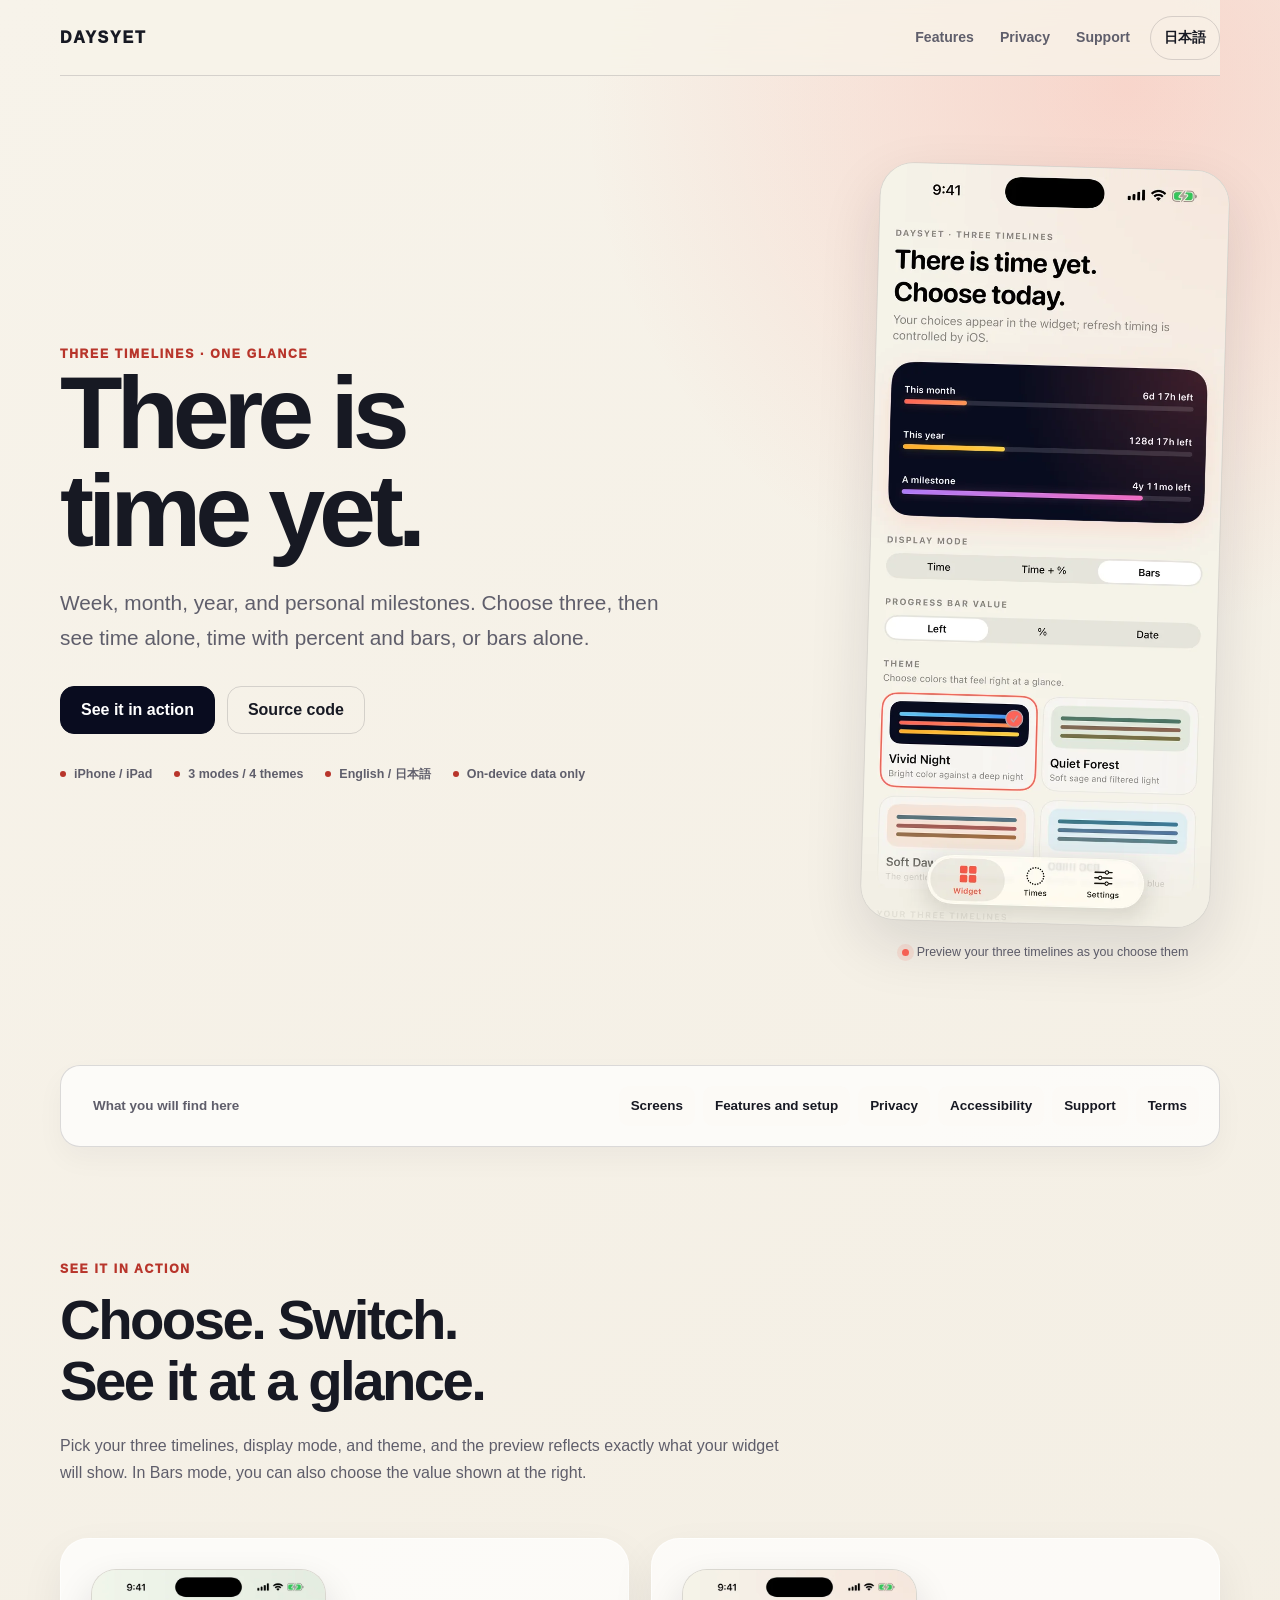
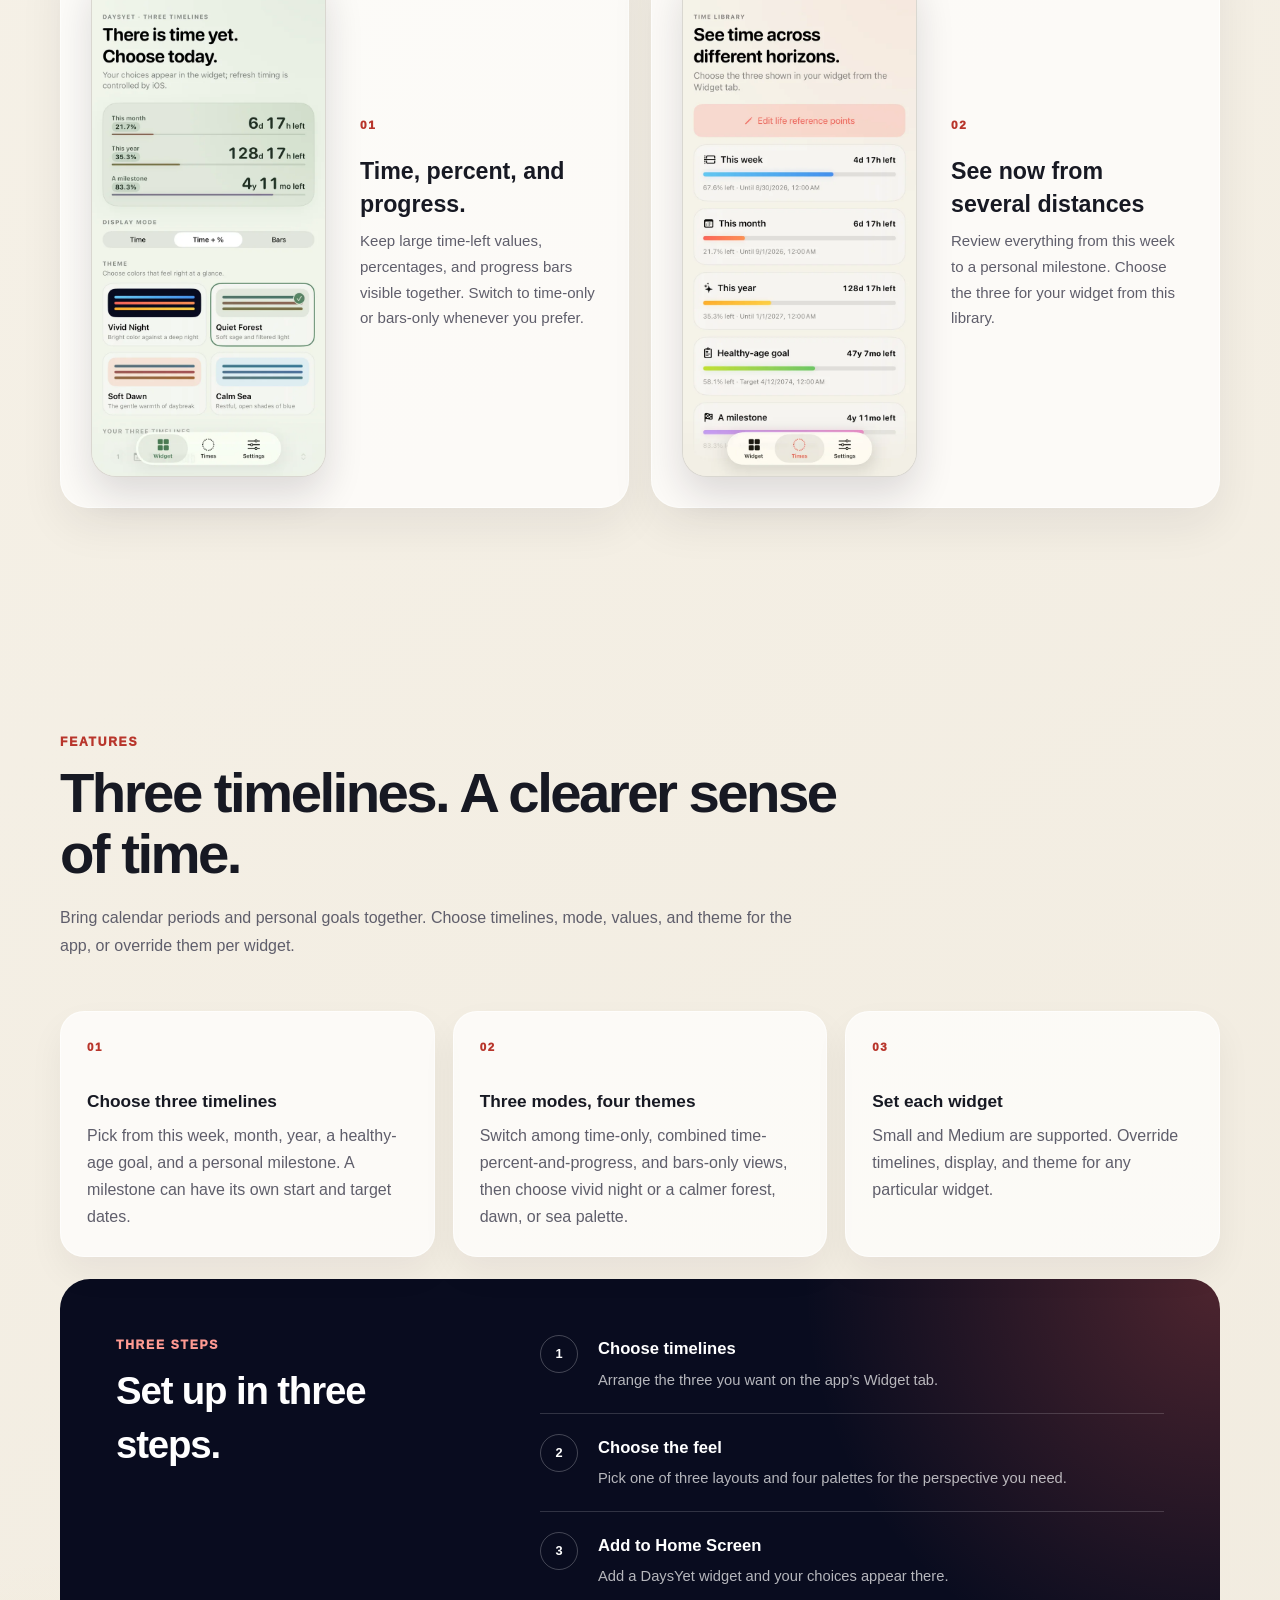
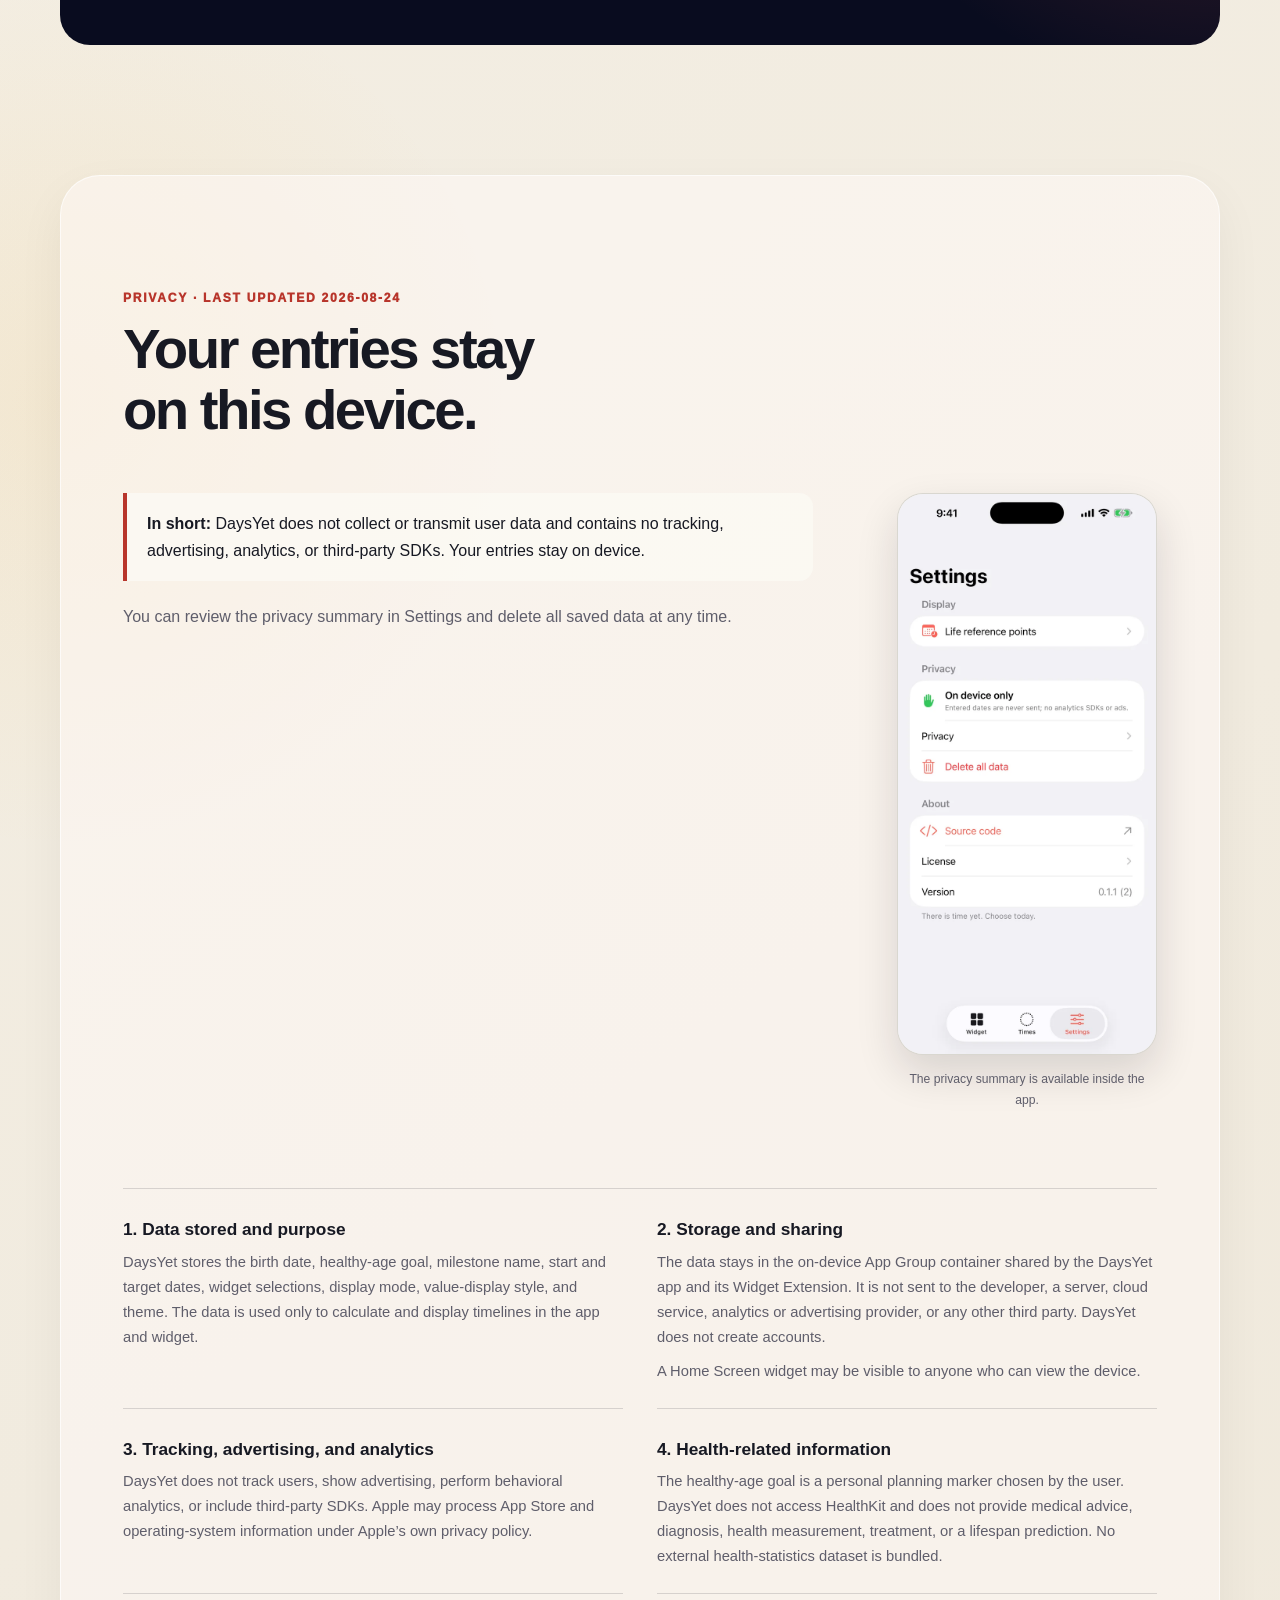
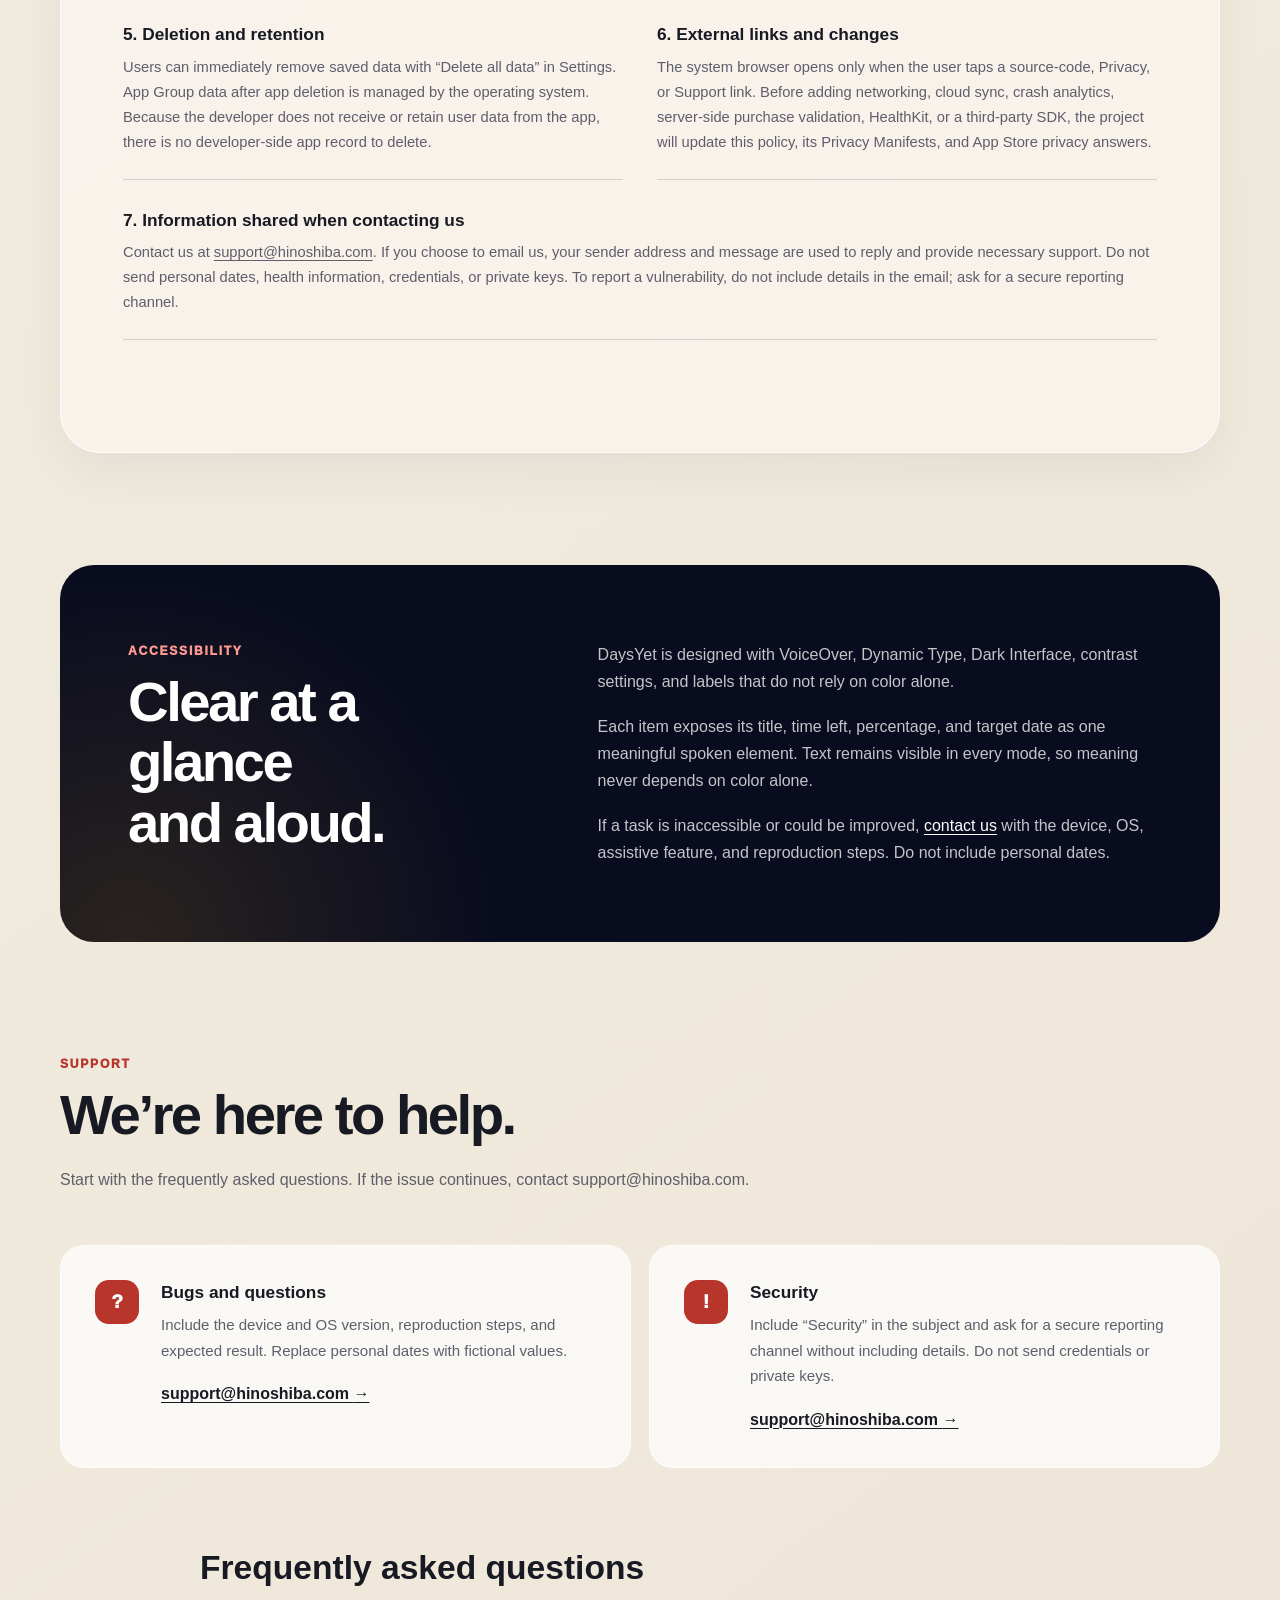
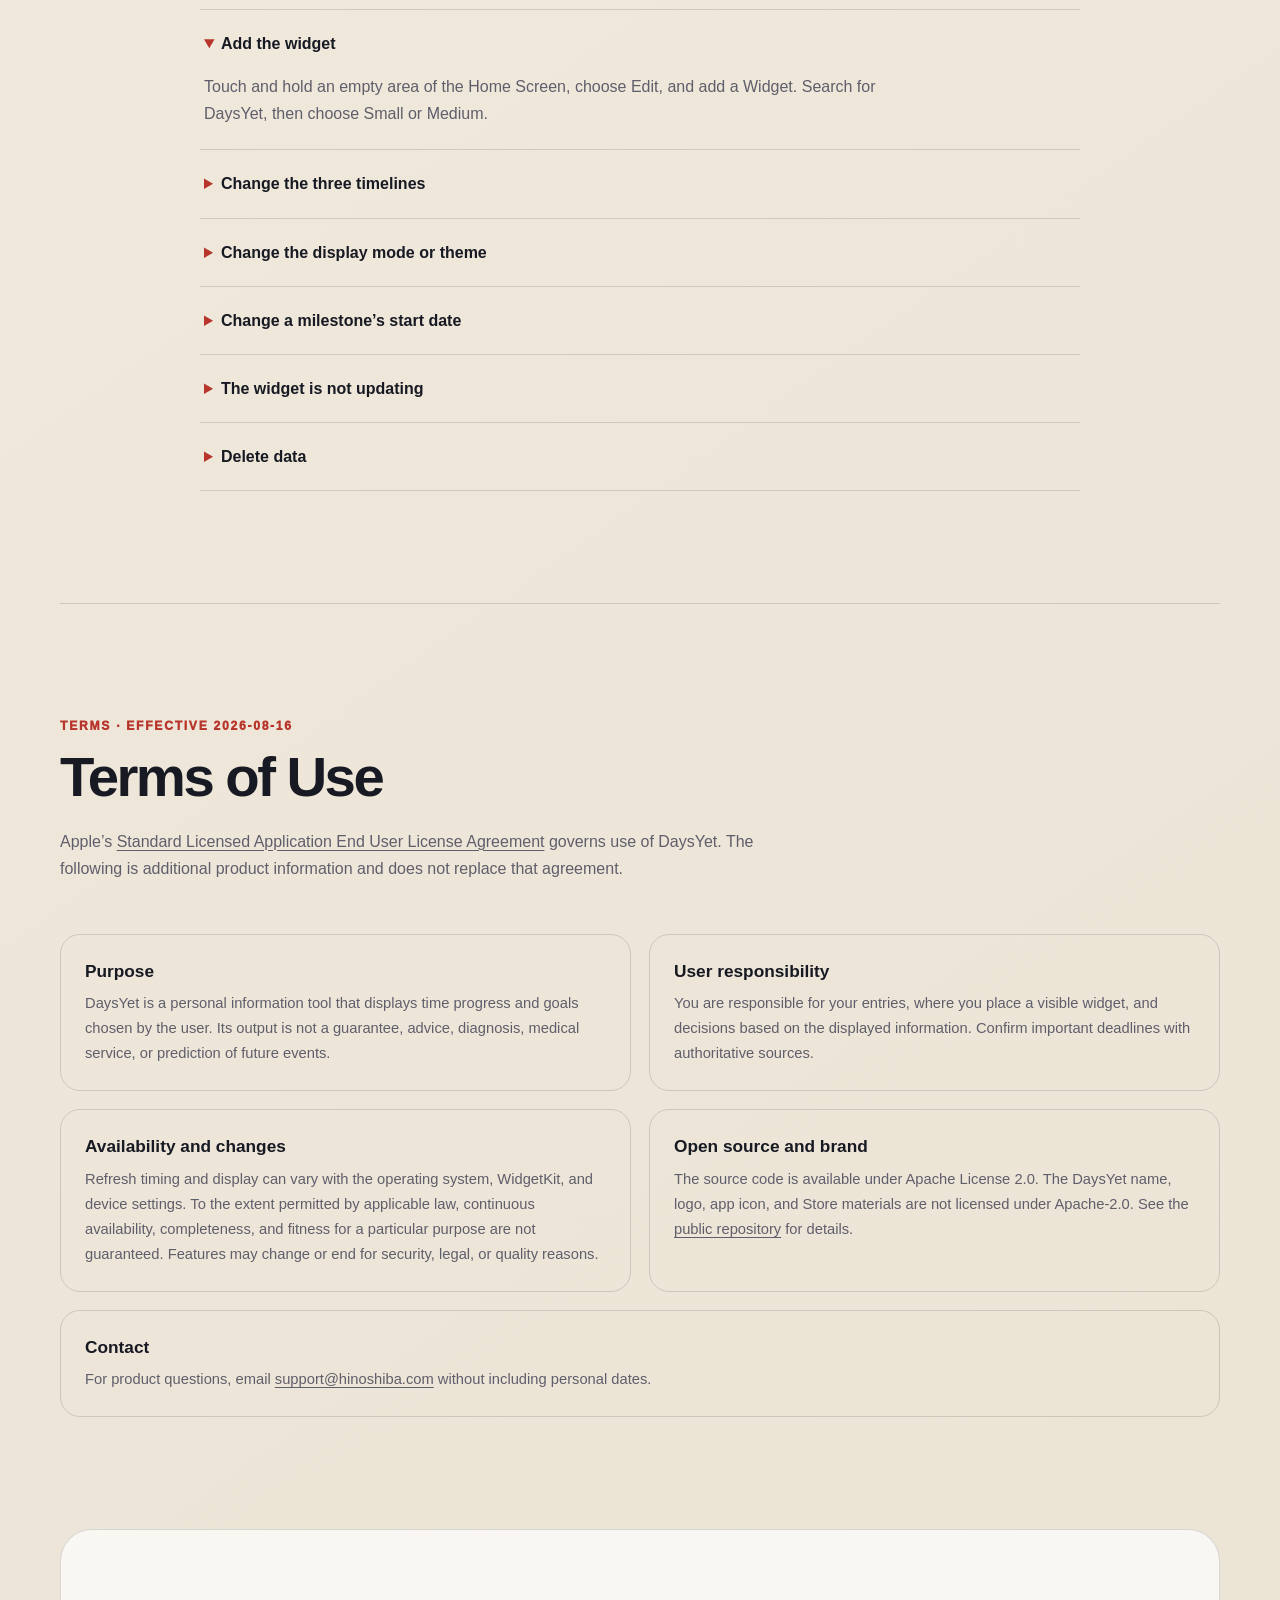
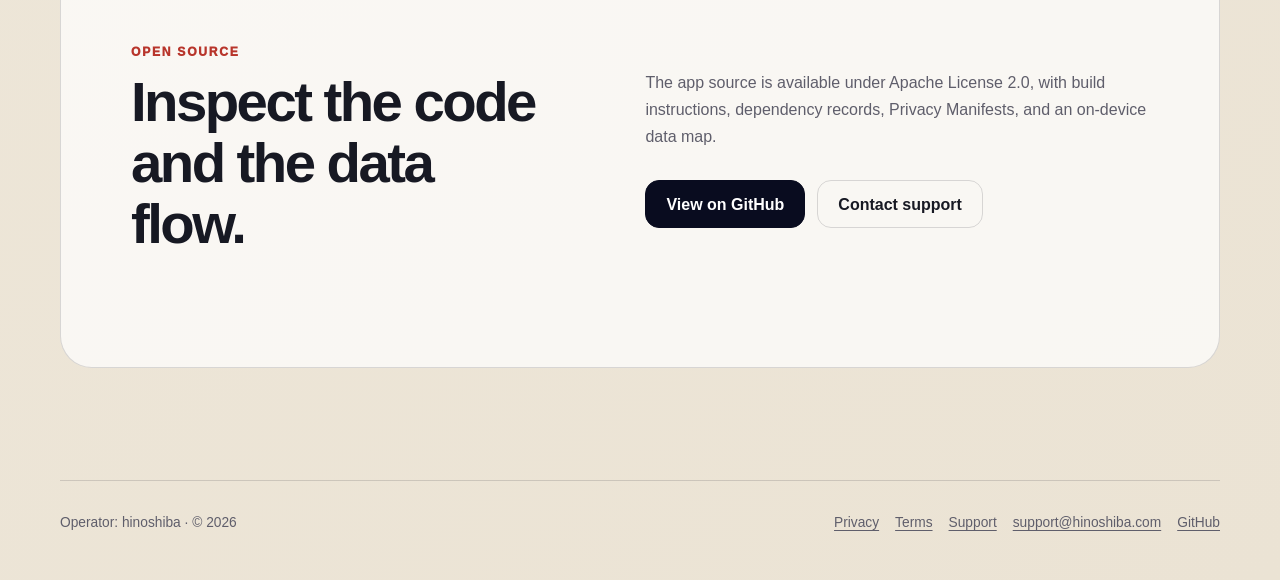
==== commit f3eb5290: "ウィジェットの表示モードとテーマを拡充する" ====
--- a/http_dist/en/index.html
+++ b/http_dist/en/index.html
@@ -6,7 +6,23 @@
   <meta name="theme-color" content="#f7f3ea" media="(prefers-color-scheme: light)">
   <meta name="theme-color" content="#0c0e18" media="(prefers-color-scheme: dark)">
   <title>DaysYet — Three timelines, one glance</title>
-  <meta name="description" content="Choose three timelines and see time left, percentage left, or a target date in an iPhone and iPad widget. Explore features, privacy, help, and terms on one page.">
+  <meta name="description" content="See three timelines as countdowns, a combined view of time left, percentage, and progress, or progress bars in an iPhone and iPad widget with four thoughtful themes and custom milestone start dates.">
+  <meta property="og:type" content="website">
+  <meta property="og:site_name" content="DaysYet">
+  <meta property="og:title" content="DaysYet — Three timelines, one glance">
+  <meta property="og:description" content="Time alone, time with percent and bars, or bars alone. Choose three timelines and one of four thoughtful themes.">
+  <meta property="og:url" content="https://daysyet.hinoshiba.com/en/">
+  <meta property="og:image" content="https://daysyet.hinoshiba.com/assets/screenshots/en/02-widget-target-date.webp">
+  <meta property="og:image:width" content="660">
+  <meta property="og:image:height" content="1434">
+  <meta property="og:image:alt" content="DaysYet Widget screen showing time left, percentage, and progress bars together">
+  <meta property="og:locale" content="en_US">
+  <meta property="og:locale:alternate" content="ja_JP">
+  <meta name="twitter:card" content="summary">
+  <meta name="twitter:title" content="DaysYet — Three timelines, one glance">
+  <meta name="twitter:description" content="Time alone, time with percent and bars, or bars alone—across three timelines in colors that suit you.">
+  <meta name="twitter:image" content="https://daysyet.hinoshiba.com/assets/screenshots/en/02-widget-target-date.webp">
+  <meta name="twitter:image:alt" content="DaysYet Widget screen showing time left, percentage, and progress bars together">
   <link rel="canonical" href="https://daysyet.hinoshiba.com/en/">
   <link rel="alternate" hreflang="ja" href="https://daysyet.hinoshiba.com/">
   <link rel="alternate" hreflang="en" href="https://daysyet.hinoshiba.com/en/">
@@ -34,13 +50,14 @@
         <div class="hero-copy">
           <div class="eyebrow">Three timelines · One glance</div>
           <h1 id="hero-title">There is<br>time yet.</h1>
-          <p class="lead">Week, month, year, and personal milestones. Choose the three that matter and see your time in one quiet widget.</p>
+          <p class="lead">Week, month, year, and personal milestones. Choose three, then see time alone, time with percent and bars, or bars alone.</p>
           <div class="actions">
             <a class="button" href="#examples">See it in action</a>
             <a class="button secondary" href="https://github.com/hinoshiba/DaysYet">Source code</a>
           </div>
           <ul class="hero-facts" aria-label="DaysYet highlights">
             <li>iPhone / iPad</li>
+            <li>3 modes / 4 themes</li>
             <li>English / 日本語</li>
             <li>On-device data only</li>
           </ul>
@@ -67,16 +84,16 @@
         <div class="section-heading">
           <div class="eyebrow">See it in action</div>
           <h2 id="examples-title">Choose. Switch.<br>See it at a glance.</h2>
-          <p class="section-lead">The controls are simple. Pick the timelines and value style you want, and the preview reflects exactly what your widget will show.</p>
+          <p class="section-lead">Pick your three timelines, display mode, and theme, and the preview reflects exactly what your widget will show. In Bars mode, you can also choose the value shown at the right.</p>
         </div>
         <div class="sample-grid">
           <figure class="sample-card">
             <div class="screen-frame">
-              <img src="../assets/screenshots/en/02-widget-target-date.webp" width="660" height="1434" loading="lazy" decoding="async" alt="DaysYet Widget screen showing the same three timelines as target dates instead of time left.">
+              <img src="../assets/screenshots/en/02-widget-target-date.webp" width="660" height="1434" loading="lazy" decoding="async" alt="DaysYet Widget screen showing time left, percentage, and progress bars together in the calming Quiet Forest theme.">
             </div>
             <figcaption>
               <span class="sample-number">01</span>
-              <div><h3>Change how values read</h3><p>Choose time left, percentage left, or target date and time. Use a date for a deadline or time left for everyday perspective.</p></div>
+              <div><h3>Time, percent, and progress.</h3><p>Keep large time-left values, percentages, and progress bars visible together. Switch to time-only or bars-only whenever you prefer.</p></div>
             </figcaption>
           </figure>
           <figure class="sample-card">
@@ -94,19 +111,19 @@
       <section id="features" aria-labelledby="features-title">
         <div class="section-heading">
           <div class="eyebrow">Features</div>
-          <h2 id="features-title">Three bars. A clearer sense of time.</h2>
-          <p class="section-lead">Bring calendar periods and personal goals together. Choose timelines and values for the app, or override them per widget.</p>
+          <h2 id="features-title">Three timelines. A clearer sense of time.</h2>
+          <p class="section-lead">Bring calendar periods and personal goals together. Choose timelines, mode, values, and theme for the app, or override them per widget.</p>
         </div>
         <div class="feature-grid">
-          <article class="feature-card"><span aria-hidden="true">01</span><h3>Choose three</h3><p>Pick what matters now from this week, month, year, a healthy-age goal, and a personal milestone.</p></article>
-          <article class="feature-card"><span aria-hidden="true">02</span><h3>Set each widget</h3><p>Use the three selected in the app, or override the timelines and value style for one particular widget.</p></article>
-          <article class="feature-card"><span aria-hidden="true">03</span><h3>Small and Medium</h3><p>Choose the size that fits your Home Screen. Text and progress tracks work together, so meaning never depends on color alone.</p></article>
+          <article class="feature-card"><span aria-hidden="true">01</span><h3>Choose three timelines</h3><p>Pick from this week, month, year, a healthy-age goal, and a personal milestone. A milestone can have its own start and target dates.</p></article>
+          <article class="feature-card"><span aria-hidden="true">02</span><h3>Three modes, four themes</h3><p>Switch among time-only, combined time-percent-and-progress, and bars-only views, then choose vivid night or a calmer forest, dawn, or sea palette.</p></article>
+          <article class="feature-card"><span aria-hidden="true">03</span><h3>Set each widget</h3><p>Small and Medium are supported. Override timelines, display, and theme for any particular widget.</p></article>
         </div>
         <section class="steps" aria-labelledby="steps-title">
           <div class="steps-copy"><div class="eyebrow">Three steps</div><h3 id="steps-title">Set up in three steps.</h3></div>
           <ol>
             <li><span>1</span><div><strong>Choose timelines</strong><p>Arrange the three you want on the app’s Widget tab.</p></div></li>
-            <li><span>2</span><div><strong>Choose a value</strong><p>Select Time Left, %, or Date for the perspective you need.</p></div></li>
+            <li><span>2</span><div><strong>Choose the feel</strong><p>Pick one of three layouts and four palettes for the perspective you need.</p></div></li>
             <li><span>3</span><div><strong>Add to Home Screen</strong><p>Add a DaysYet widget and your choices appear there.</p></div></li>
           </ol>
         </section>
@@ -114,7 +131,7 @@
 
       <section id="privacy" class="policy-section" aria-labelledby="privacy-title">
         <div class="section-heading">
-          <div class="eyebrow">Privacy · Last updated 2026-08-16</div>
+          <div class="eyebrow">Privacy · Last updated 2026-08-24</div>
           <h2 id="privacy-title">Your entries stay<br>on this device.</h2>
         </div>
         <div class="privacy-intro">
@@ -130,7 +147,7 @@
           </figure>
         </div>
         <div class="policy-grid">
-          <article><h3>1. Data stored and purpose</h3><p>DaysYet stores the birth date, healthy-age goal, milestone name and date, widget selections, and value-display style entered or selected by the user. The data is used only to calculate and display timelines in the app and widget.</p></article>
+          <article><h3>1. Data stored and purpose</h3><p>DaysYet stores the birth date, healthy-age goal, milestone name, start and target dates, widget selections, display mode, value-display style, and theme. The data is used only to calculate and display timelines in the app and widget.</p></article>
           <article><h3>2. Storage and sharing</h3><p>The data stays in the on-device App Group container shared by the DaysYet app and its Widget Extension. It is not sent to the developer, a server, cloud service, analytics or advertising provider, or any other third party. DaysYet does not create accounts.</p><p>A Home Screen widget may be visible to anyone who can view the device.</p></article>
           <article><h3>3. Tracking, advertising, and analytics</h3><p>DaysYet does not track users, show advertising, perform behavioral analytics, or include third-party SDKs. Apple may process App Store and operating-system information under Apple’s own privacy policy.</p></article>
           <article><h3>4. Health-related information</h3><p>The healthy-age goal is a personal planning marker chosen by the user. DaysYet does not access HealthKit and does not provide medical advice, diagnosis, health measurement, treatment, or a lifespan prediction. No external health-statistics dataset is bundled.</p></article>
@@ -144,7 +161,7 @@
         <div><div class="eyebrow">Accessibility</div><h2 id="accessibility-title">Clear at a glance<br>and aloud.</h2></div>
         <div class="band-copy">
           <p>DaysYet is designed with VoiceOver, Dynamic Type, Dark Interface, contrast settings, and labels that do not rely on color alone.</p>
-          <p>Each bar exposes its title, time left, percentage, and target date as one meaningful spoken element. Visual information combines text with a progress track.</p>
+          <p>Each item exposes its title, time left, percentage, and target date as one meaningful spoken element. Text remains visible in every mode, so meaning never depends on color alone.</p>
           <p>If a task is inaccessible or could be improved, <a href="#support">contact us</a> with the device, OS, assistive feature, and reproduction steps. Do not include personal dates.</p>
         </div>
       </section>
@@ -163,6 +180,8 @@
           <h3>Frequently asked questions</h3>
           <details open><summary>Add the widget</summary><p>Touch and hold an empty area of the Home Screen, choose Edit, and add a Widget. Search for DaysYet, then choose Small or Medium.</p></details>
           <details><summary>Change the three timelines</summary><p>Select three timelines on the app’s Widget tab. To override one widget, touch and hold it, choose Edit Widget, disable “Use the three selected in the app,” and select its timelines.</p></details>
+          <details><summary>Change the display mode or theme</summary><p>On the app’s Widget tab, choose Time, Time + %, or Bars and select one of four themes. Time + % shows time left, percentage, and a progress bar together in every row. To give one widget a different display or color, open Edit Widget from the Home Screen and override the app setting.</p></details>
+          <details><summary>Change a milestone’s start date</summary><p>Open Edit life reference points from the Times tab, then set the milestone’s start and target dates. DaysYet treats the start date as 100% and counts down toward the target.</p></details>
           <details><summary>The widget is not updating</summary><p>Open DaysYet once and save the settings again, then confirm the widget remains on the Home Screen. The operating system schedules widget refreshes, so values do not update every second. If the problem continues, email <a href="mailto:support@hinoshiba.com?subject=DaysYet%20Support">support@hinoshiba.com</a> with the device, OS, and app version.</p></details>
           <details><summary>Delete data</summary><p>Choose “Delete all data” from the Settings tab. Data entered in DaysYet is not stored on a developer server.</p></details>
         </div>
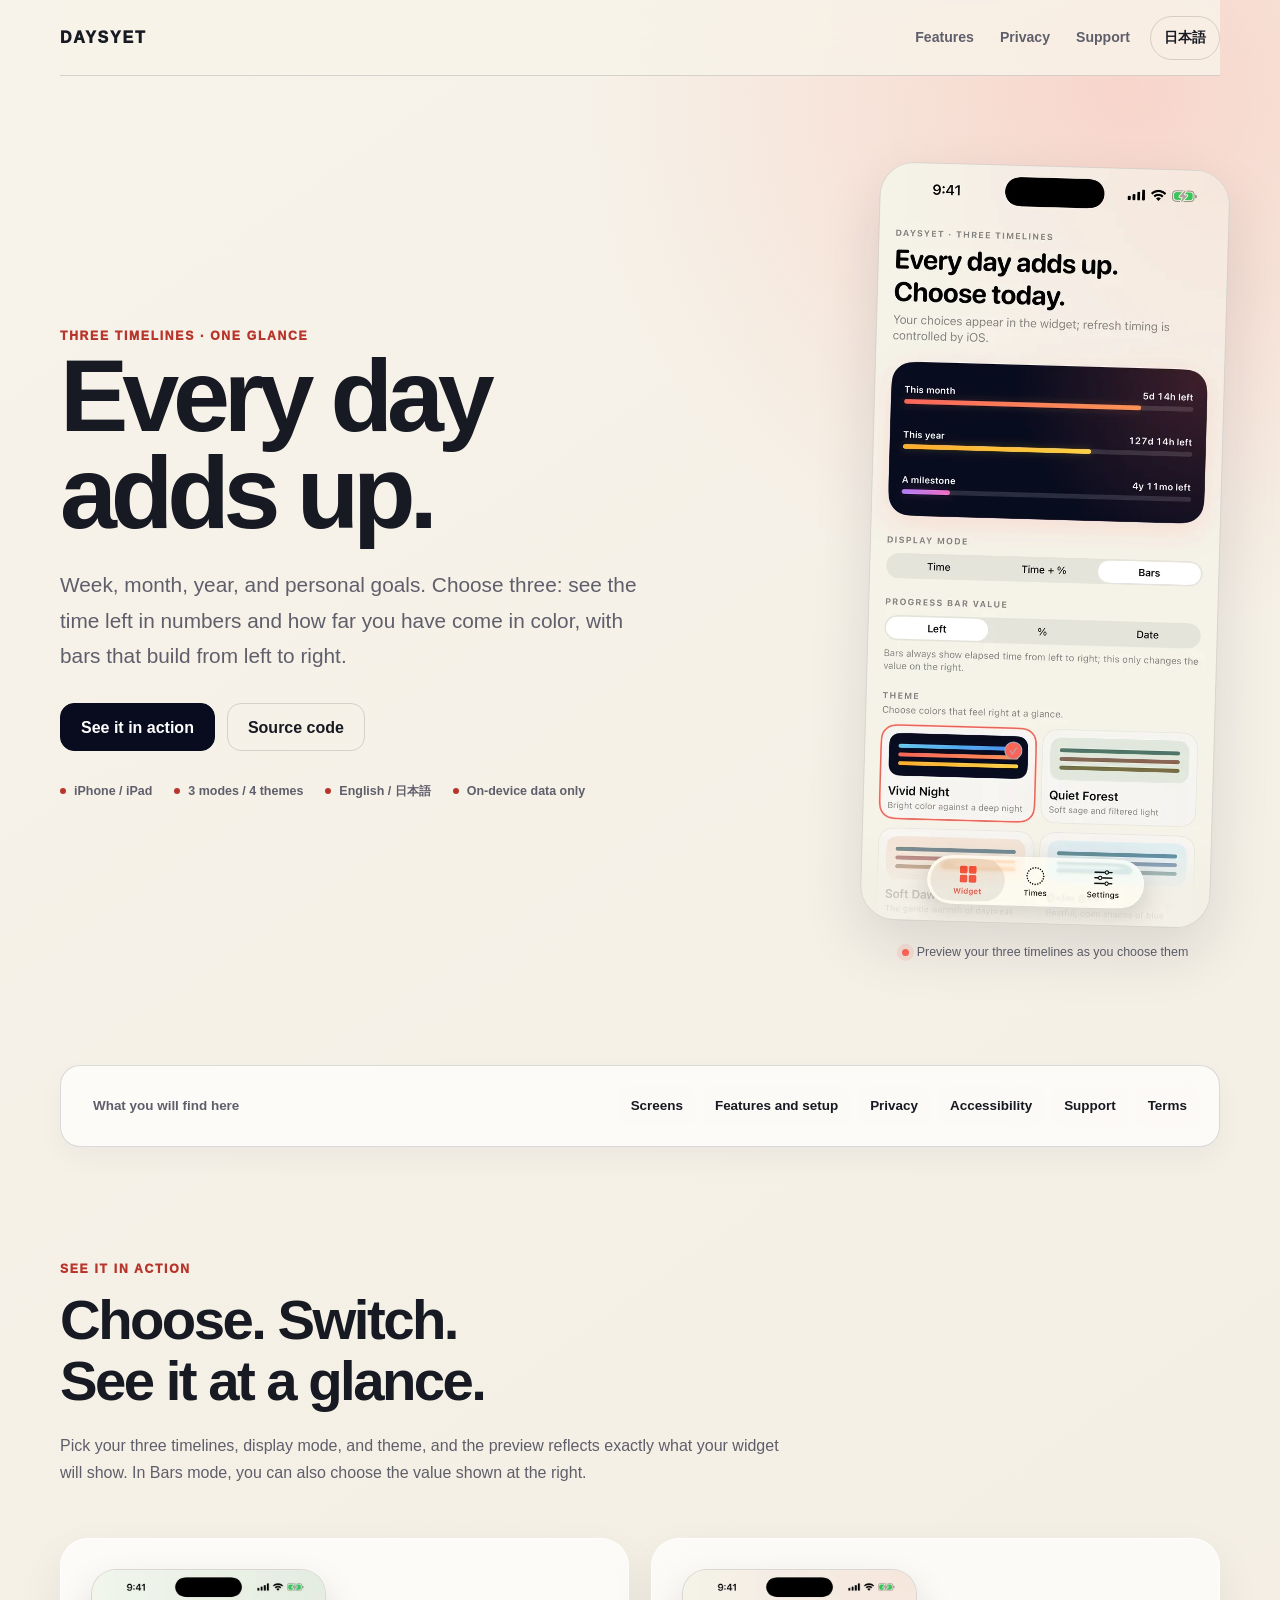
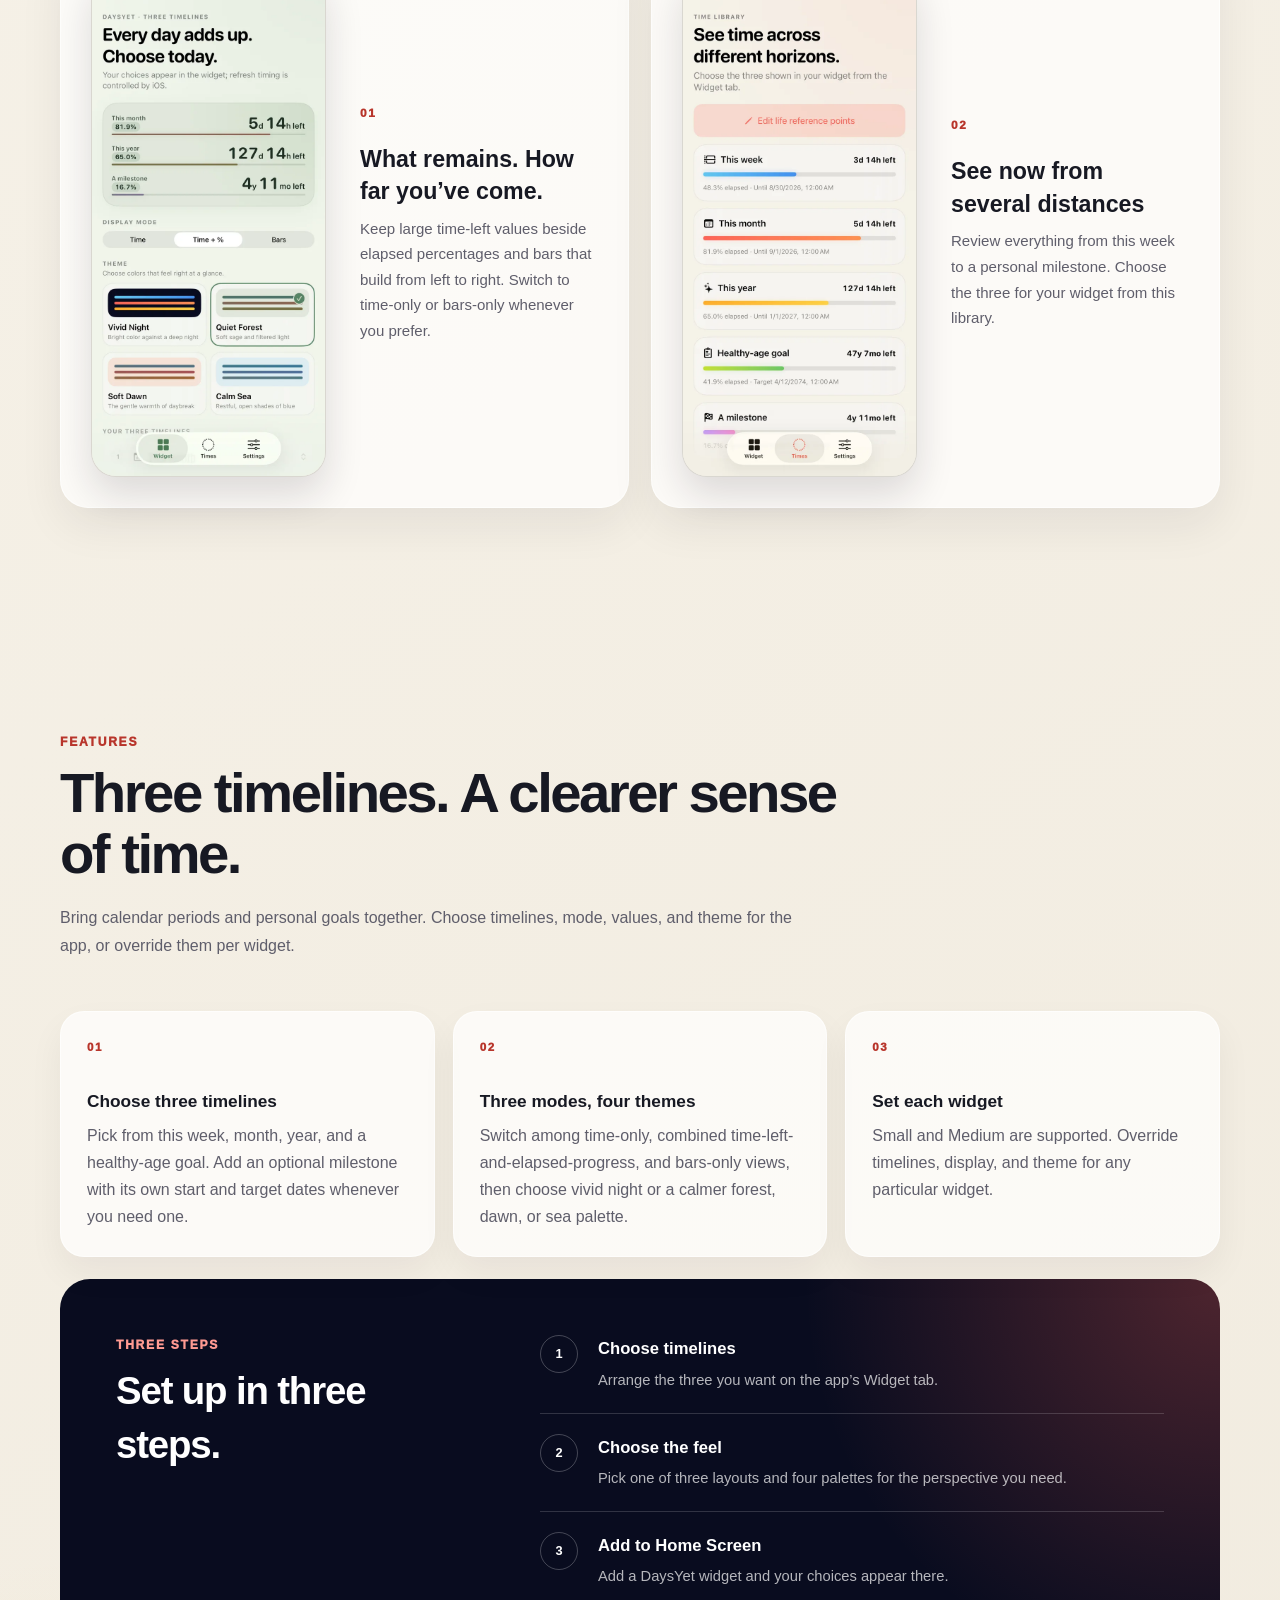
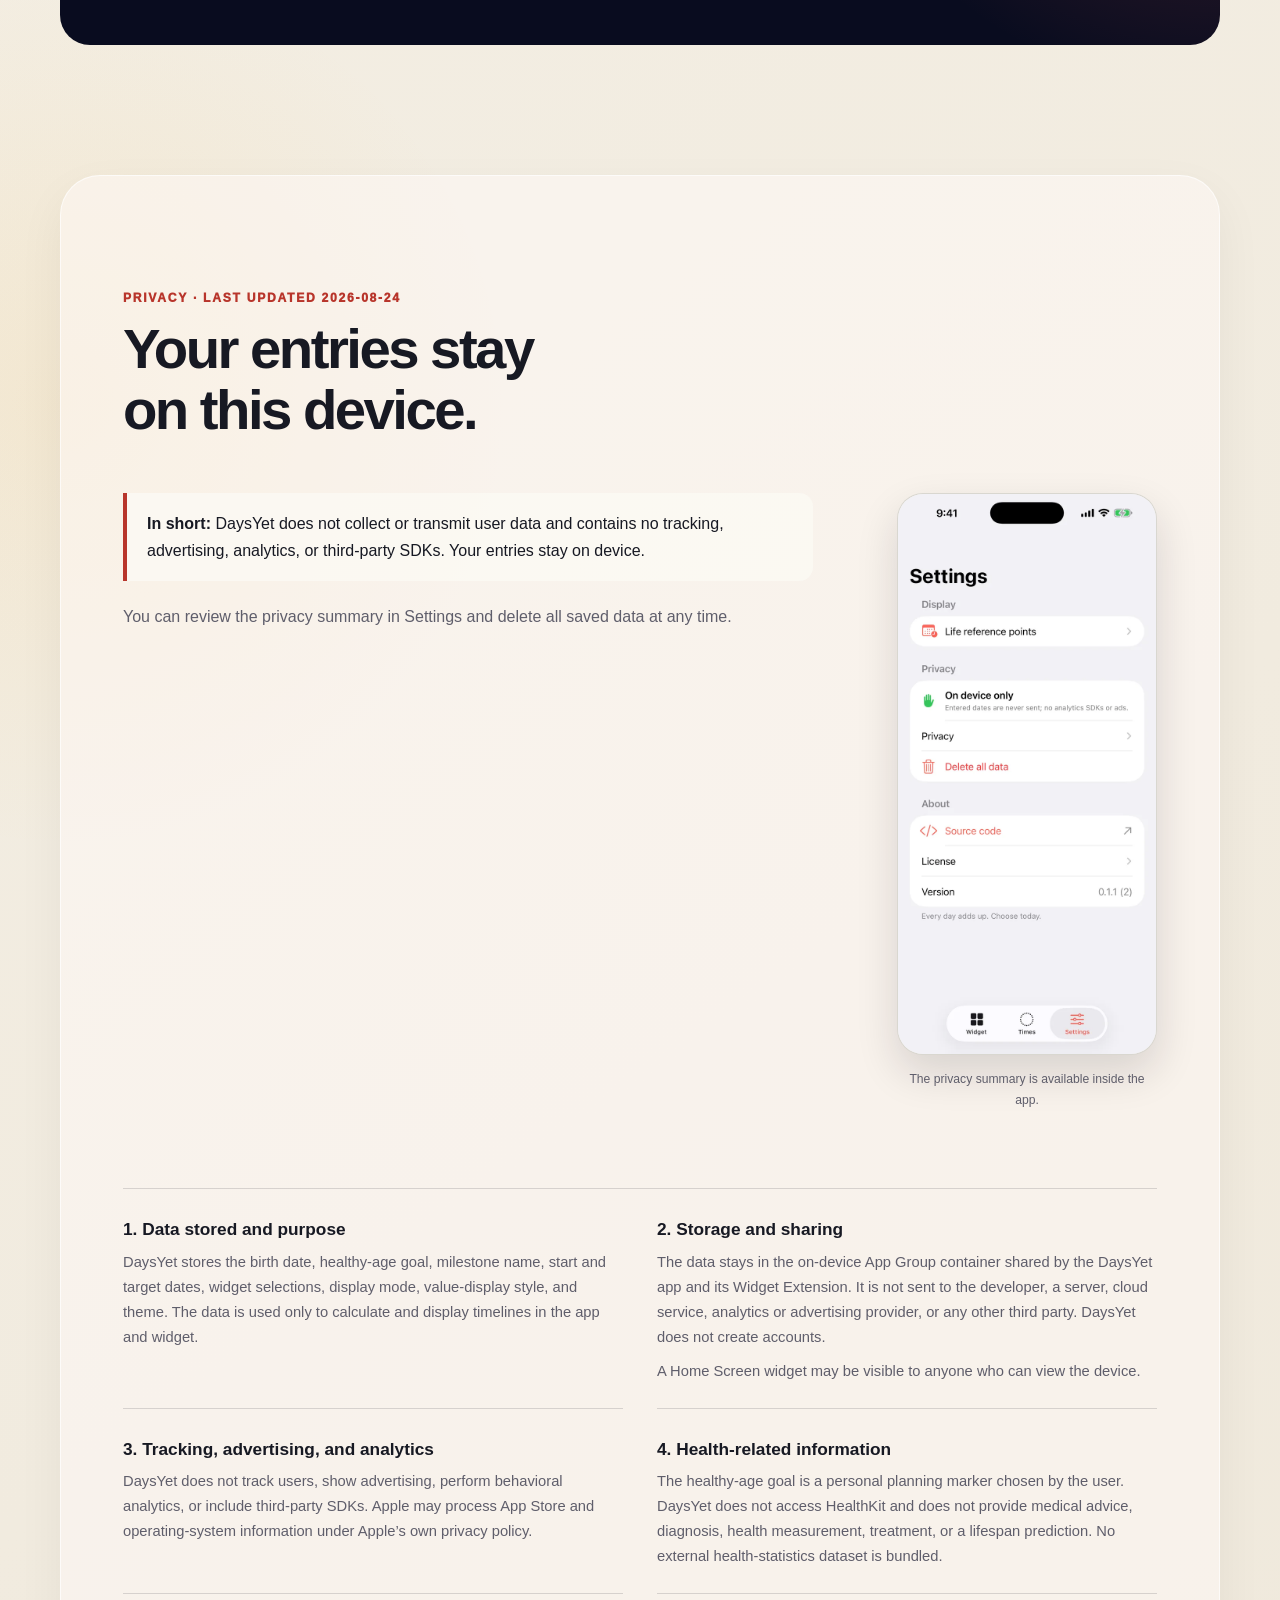
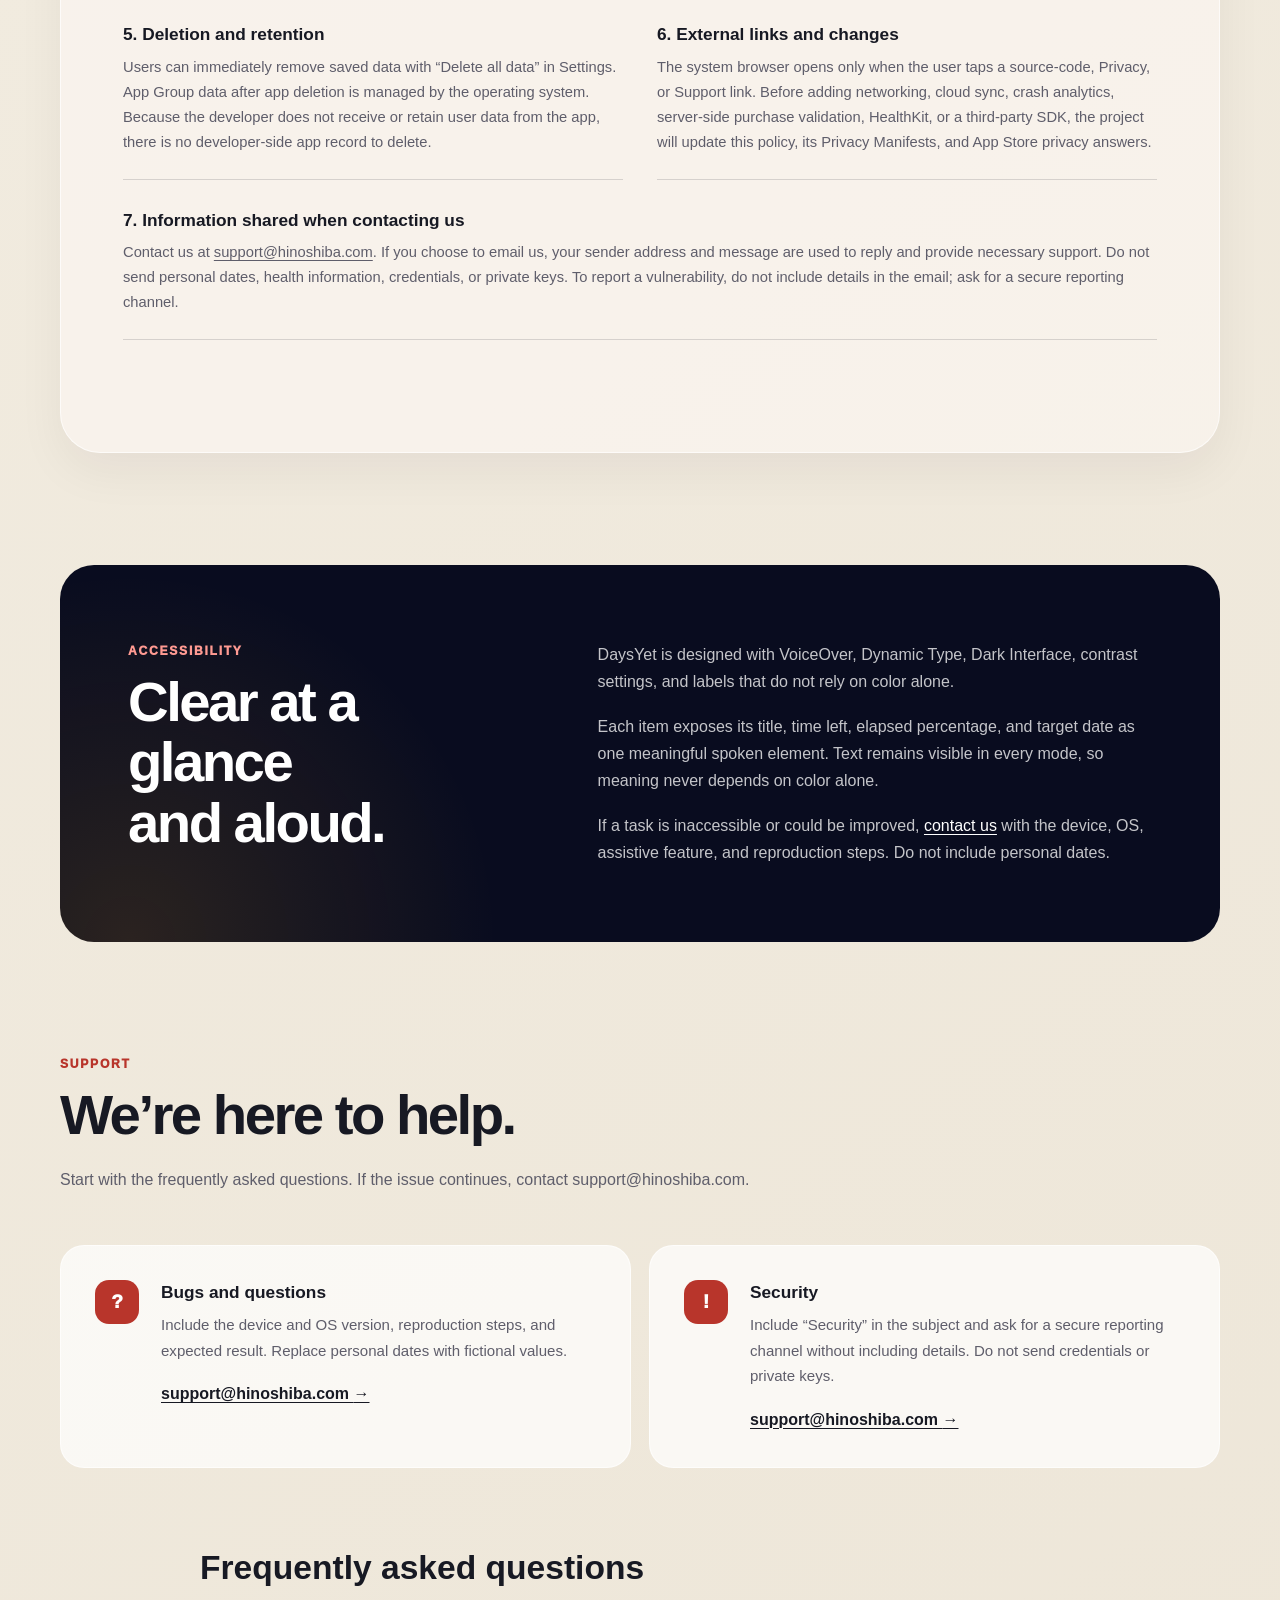
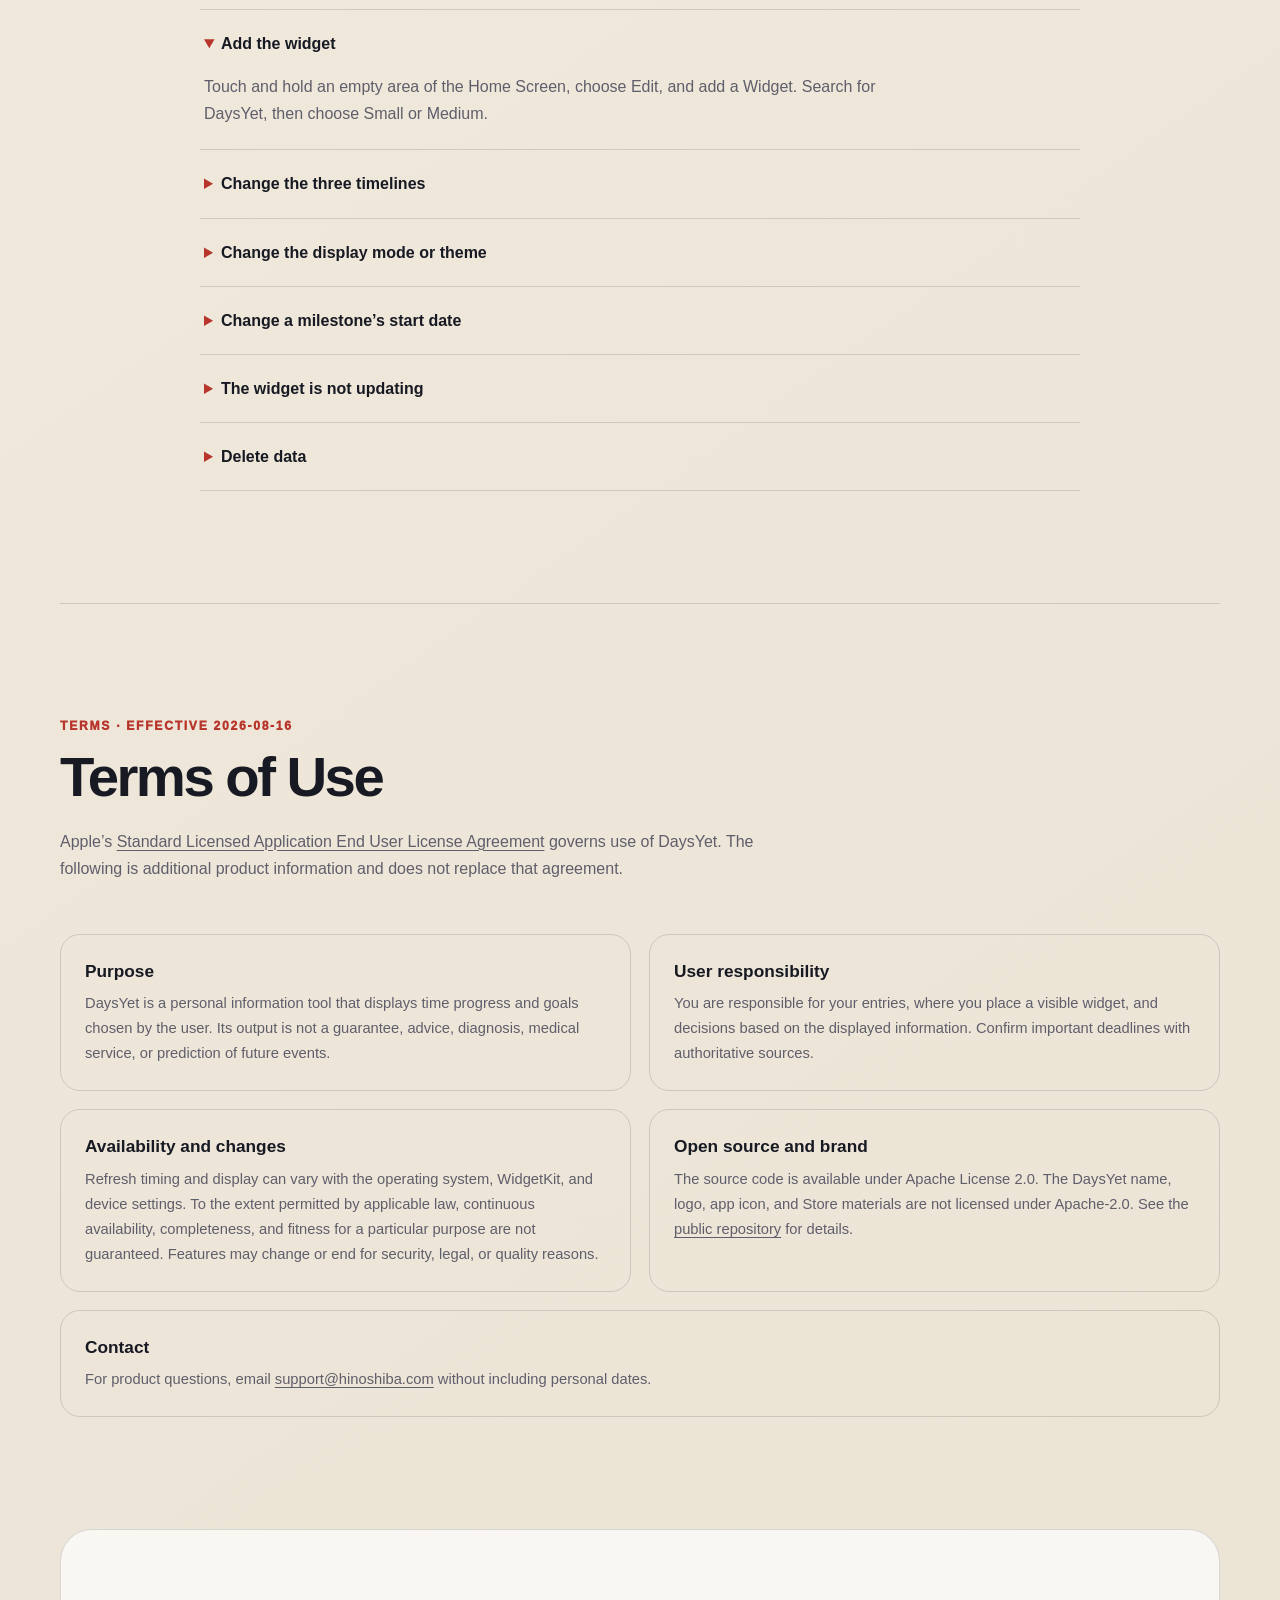
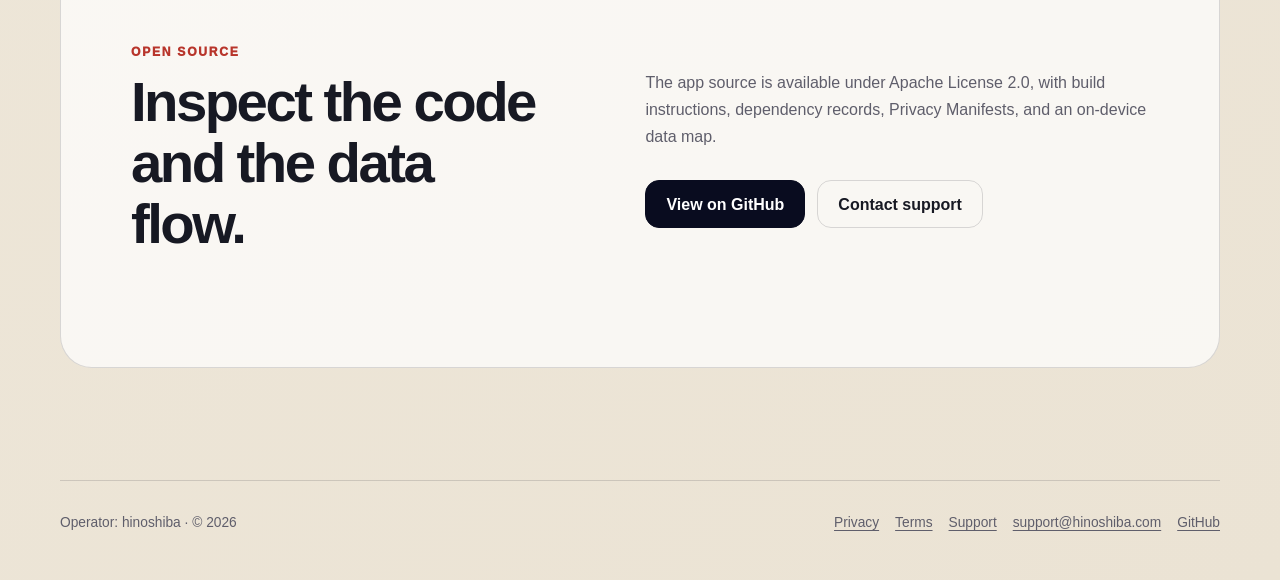
==== commit bf7491ea: "進捗表示を経過時間ベースに変更する" ====
--- a/http_dist/en/index.html
+++ b/http_dist/en/index.html
@@ -6,23 +6,23 @@
   <meta name="theme-color" content="#f7f3ea" media="(prefers-color-scheme: light)">
   <meta name="theme-color" content="#0c0e18" media="(prefers-color-scheme: dark)">
   <title>DaysYet — Three timelines, one glance</title>
-  <meta name="description" content="See three timelines as countdowns, a combined view of time left, percentage, and progress, or progress bars in an iPhone and iPad widget with four thoughtful themes and custom milestone start dates.">
+  <meta name="description" content="See three timelines through time left, elapsed percentage, and progress bars that fill from left to right in an iPhone and iPad widget with four thoughtful themes and optional milestones.">
   <meta property="og:type" content="website">
   <meta property="og:site_name" content="DaysYet">
   <meta property="og:title" content="DaysYet — Three timelines, one glance">
-  <meta property="og:description" content="Time alone, time with percent and bars, or bars alone. Choose three timelines and one of four thoughtful themes.">
+  <meta property="og:description" content="Time left and elapsed progress that builds from left to right. Choose three timelines and one of four thoughtful themes.">
   <meta property="og:url" content="https://daysyet.hinoshiba.com/en/">
   <meta property="og:image" content="https://daysyet.hinoshiba.com/assets/screenshots/en/02-widget-target-date.webp">
   <meta property="og:image:width" content="660">
   <meta property="og:image:height" content="1434">
-  <meta property="og:image:alt" content="DaysYet Widget screen showing time left, percentage, and progress bars together">
+  <meta property="og:image:alt" content="DaysYet Widget screen showing time left, elapsed percentage, and left-to-right progress bars together">
   <meta property="og:locale" content="en_US">
   <meta property="og:locale:alternate" content="ja_JP">
   <meta name="twitter:card" content="summary">
   <meta name="twitter:title" content="DaysYet — Three timelines, one glance">
-  <meta name="twitter:description" content="Time alone, time with percent and bars, or bars alone—across three timelines in colors that suit you.">
+  <meta name="twitter:description" content="Time left and elapsed progress that builds from left to right across three timelines in colors that suit you.">
   <meta name="twitter:image" content="https://daysyet.hinoshiba.com/assets/screenshots/en/02-widget-target-date.webp">
-  <meta name="twitter:image:alt" content="DaysYet Widget screen showing time left, percentage, and progress bars together">
+  <meta name="twitter:image:alt" content="DaysYet Widget screen showing time left, elapsed percentage, and left-to-right progress bars together">
   <link rel="canonical" href="https://daysyet.hinoshiba.com/en/">
   <link rel="alternate" hreflang="ja" href="https://daysyet.hinoshiba.com/">
   <link rel="alternate" hreflang="en" href="https://daysyet.hinoshiba.com/en/">
@@ -49,8 +49,8 @@
       <section class="hero" id="top" aria-labelledby="hero-title">
         <div class="hero-copy">
           <div class="eyebrow">Three timelines · One glance</div>
-          <h1 id="hero-title">There is<br>time yet.</h1>
-          <p class="lead">Week, month, year, and personal milestones. Choose three, then see time alone, time with percent and bars, or bars alone.</p>
+          <h1 id="hero-title">Every day<br>adds up.</h1>
+          <p class="lead">Week, month, year, and personal goals. Choose three: see the time left in numbers and how far you have come in color, with bars that build from left to right.</p>
           <div class="actions">
             <a class="button" href="#examples">See it in action</a>
             <a class="button secondary" href="https://github.com/hinoshiba/DaysYet">Source code</a>
@@ -64,7 +64,7 @@
         </div>
         <figure class="hero-figure">
           <div class="screen-frame hero-screen">
-            <img src="../assets/screenshots/en/01-widget-time-left.webp" width="660" height="1434" fetchpriority="high" alt="DaysYet Widget screen showing time left for This month, This year, and A milestone as three progress bars.">
+            <img src="../assets/screenshots/en/01-widget-time-left.webp" width="660" height="1434" fetchpriority="high" alt="DaysYet Widget screen showing time left and three left-to-right progress bars for This month, This year, and A milestone.">
           </div>
           <figcaption><span aria-hidden="true"></span>Preview your three timelines as you choose them</figcaption>
         </figure>
@@ -89,16 +89,16 @@
         <div class="sample-grid">
           <figure class="sample-card">
             <div class="screen-frame">
-              <img src="../assets/screenshots/en/02-widget-target-date.webp" width="660" height="1434" loading="lazy" decoding="async" alt="DaysYet Widget screen showing time left, percentage, and progress bars together in the calming Quiet Forest theme.">
+              <img src="../assets/screenshots/en/02-widget-target-date.webp" width="660" height="1434" loading="lazy" decoding="async" alt="DaysYet Widget screen showing time left, elapsed percentage, and left-to-right progress bars together in the calming Quiet Forest theme.">
             </div>
             <figcaption>
               <span class="sample-number">01</span>
-              <div><h3>Time, percent, and progress.</h3><p>Keep large time-left values, percentages, and progress bars visible together. Switch to time-only or bars-only whenever you prefer.</p></div>
+              <div><h3>What remains. How far you’ve come.</h3><p>Keep large time-left values beside elapsed percentages and bars that build from left to right. Switch to time-only or bars-only whenever you prefer.</p></div>
             </figcaption>
           </figure>
           <figure class="sample-card">
             <div class="screen-frame">
-              <img src="../assets/screenshots/en/03-time-library.webp" width="660" height="1434" loading="lazy" decoding="async" alt="DaysYet Time Library listing this week, month, year, a healthy-age goal, and a milestone with time left and progress bars.">
+              <img src="../assets/screenshots/en/03-time-library.webp" width="660" height="1434" loading="lazy" decoding="async" alt="DaysYet Time Library listing this week, month, year, a healthy-age goal, and a milestone with time left, elapsed percentages, and progress bars.">
             </div>
             <figcaption>
               <span class="sample-number">02</span>
@@ -115,8 +115,8 @@
           <p class="section-lead">Bring calendar periods and personal goals together. Choose timelines, mode, values, and theme for the app, or override them per widget.</p>
         </div>
         <div class="feature-grid">
-          <article class="feature-card"><span aria-hidden="true">01</span><h3>Choose three timelines</h3><p>Pick from this week, month, year, a healthy-age goal, and a personal milestone. A milestone can have its own start and target dates.</p></article>
-          <article class="feature-card"><span aria-hidden="true">02</span><h3>Three modes, four themes</h3><p>Switch among time-only, combined time-percent-and-progress, and bars-only views, then choose vivid night or a calmer forest, dawn, or sea palette.</p></article>
+          <article class="feature-card"><span aria-hidden="true">01</span><h3>Choose three timelines</h3><p>Pick from this week, month, year, and a healthy-age goal. Add an optional milestone with its own start and target dates whenever you need one.</p></article>
+          <article class="feature-card"><span aria-hidden="true">02</span><h3>Three modes, four themes</h3><p>Switch among time-only, combined time-left-and-elapsed-progress, and bars-only views, then choose vivid night or a calmer forest, dawn, or sea palette.</p></article>
           <article class="feature-card"><span aria-hidden="true">03</span><h3>Set each widget</h3><p>Small and Medium are supported. Override timelines, display, and theme for any particular widget.</p></article>
         </div>
         <section class="steps" aria-labelledby="steps-title">
@@ -161,7 +161,7 @@
         <div><div class="eyebrow">Accessibility</div><h2 id="accessibility-title">Clear at a glance<br>and aloud.</h2></div>
         <div class="band-copy">
           <p>DaysYet is designed with VoiceOver, Dynamic Type, Dark Interface, contrast settings, and labels that do not rely on color alone.</p>
-          <p>Each item exposes its title, time left, percentage, and target date as one meaningful spoken element. Text remains visible in every mode, so meaning never depends on color alone.</p>
+          <p>Each item exposes its title, time left, elapsed percentage, and target date as one meaningful spoken element. Text remains visible in every mode, so meaning never depends on color alone.</p>
           <p>If a task is inaccessible or could be improved, <a href="#support">contact us</a> with the device, OS, assistive feature, and reproduction steps. Do not include personal dates.</p>
         </div>
       </section>
@@ -180,8 +180,8 @@
           <h3>Frequently asked questions</h3>
           <details open><summary>Add the widget</summary><p>Touch and hold an empty area of the Home Screen, choose Edit, and add a Widget. Search for DaysYet, then choose Small or Medium.</p></details>
           <details><summary>Change the three timelines</summary><p>Select three timelines on the app’s Widget tab. To override one widget, touch and hold it, choose Edit Widget, disable “Use the three selected in the app,” and select its timelines.</p></details>
-          <details><summary>Change the display mode or theme</summary><p>On the app’s Widget tab, choose Time, Time + %, or Bars and select one of four themes. Time + % shows time left, percentage, and a progress bar together in every row. To give one widget a different display or color, open Edit Widget from the Home Screen and override the app setting.</p></details>
-          <details><summary>Change a milestone’s start date</summary><p>Open Edit life reference points from the Times tab, then set the milestone’s start and target dates. DaysYet treats the start date as 100% and counts down toward the target.</p></details>
+          <details><summary>Change the display mode or theme</summary><p>On the app’s Widget tab, choose Time, Time + %, or Bars and select one of four themes. Time + % shows time left, elapsed percentage, and a progress bar that fills from left to right in every row. To give one widget a different display or color, open Edit Widget from the Home Screen and override the app setting.</p></details>
+          <details><summary>Change a milestone’s start date</summary><p>Open Edit life reference points from the Times tab, then set the milestone’s start and target dates. Progress starts at 0% on the start date and reaches 100% at the target.</p></details>
           <details><summary>The widget is not updating</summary><p>Open DaysYet once and save the settings again, then confirm the widget remains on the Home Screen. The operating system schedules widget refreshes, so values do not update every second. If the problem continues, email <a href="mailto:support@hinoshiba.com?subject=DaysYet%20Support">support@hinoshiba.com</a> with the device, OS, and app version.</p></details>
           <details><summary>Delete data</summary><p>Choose “Delete all data” from the Settings tab. Data entered in DaysYet is not stored on a developer server.</p></details>
         </div>
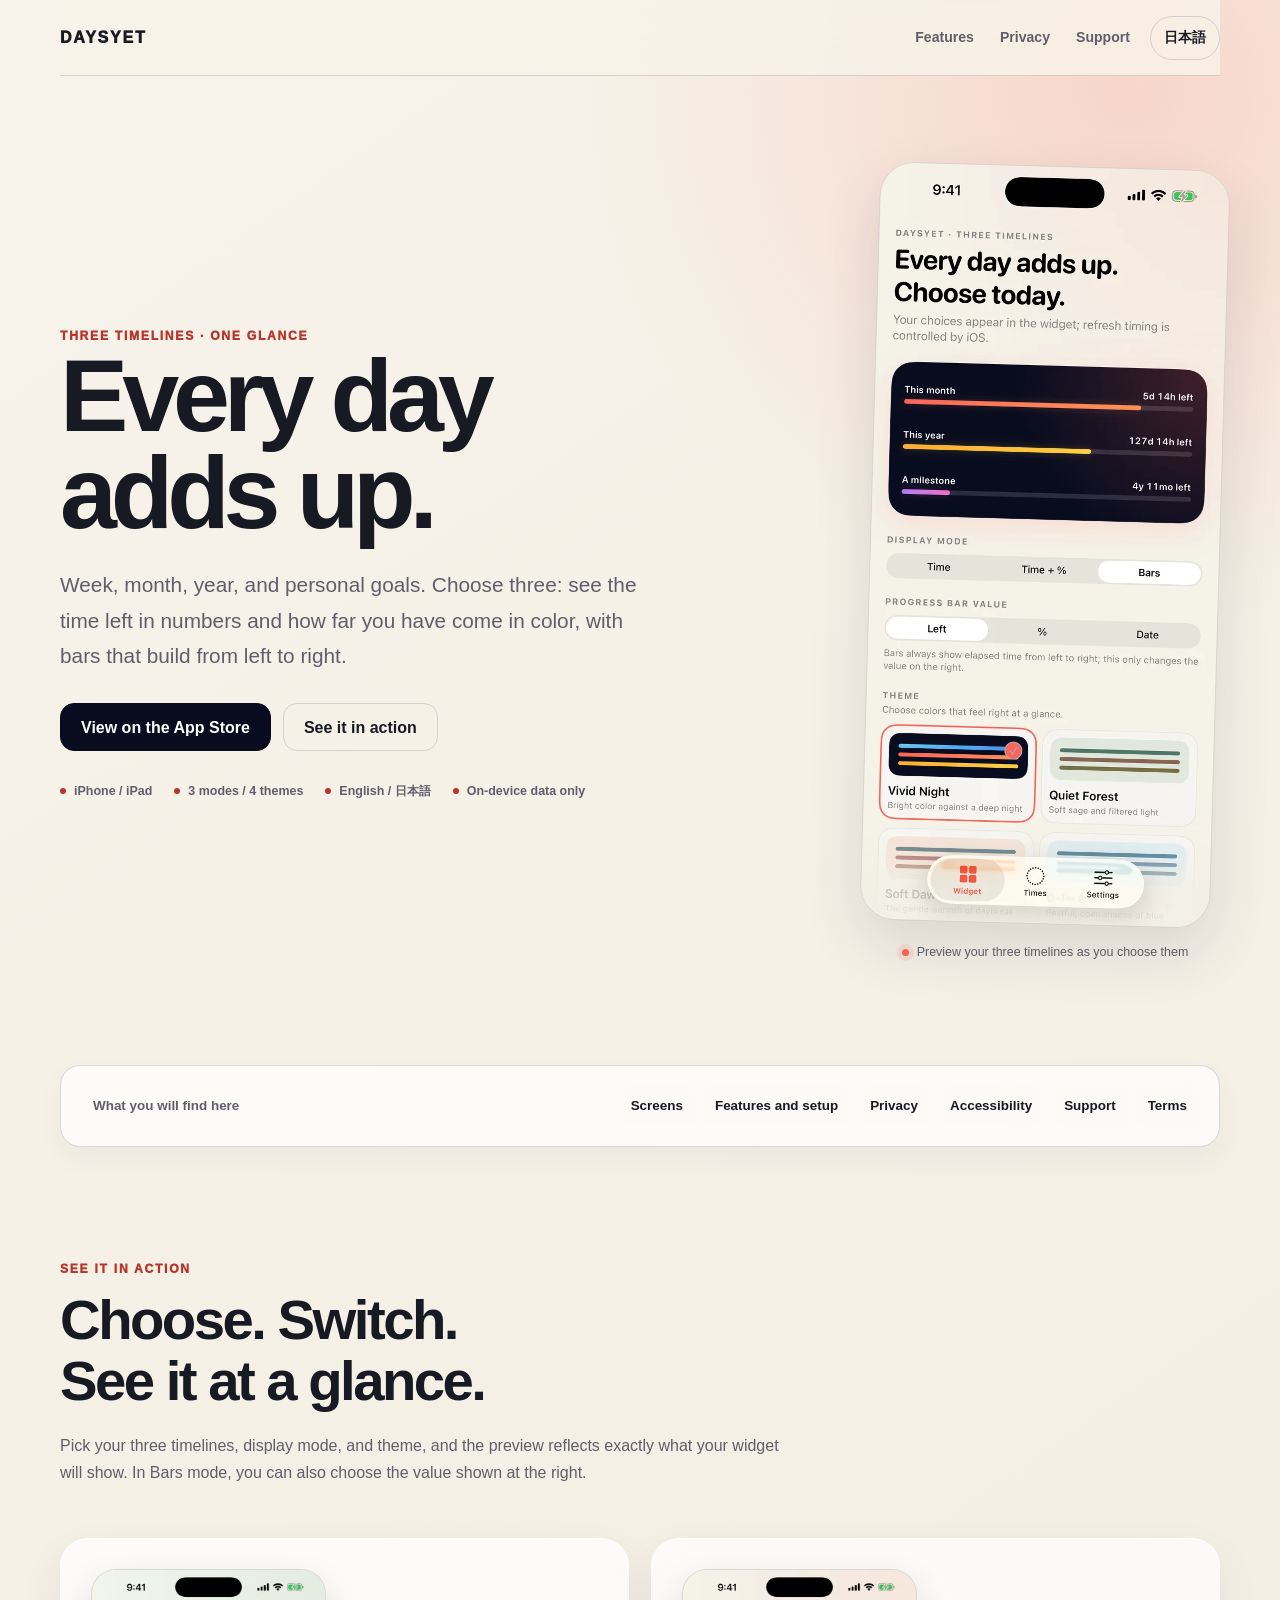
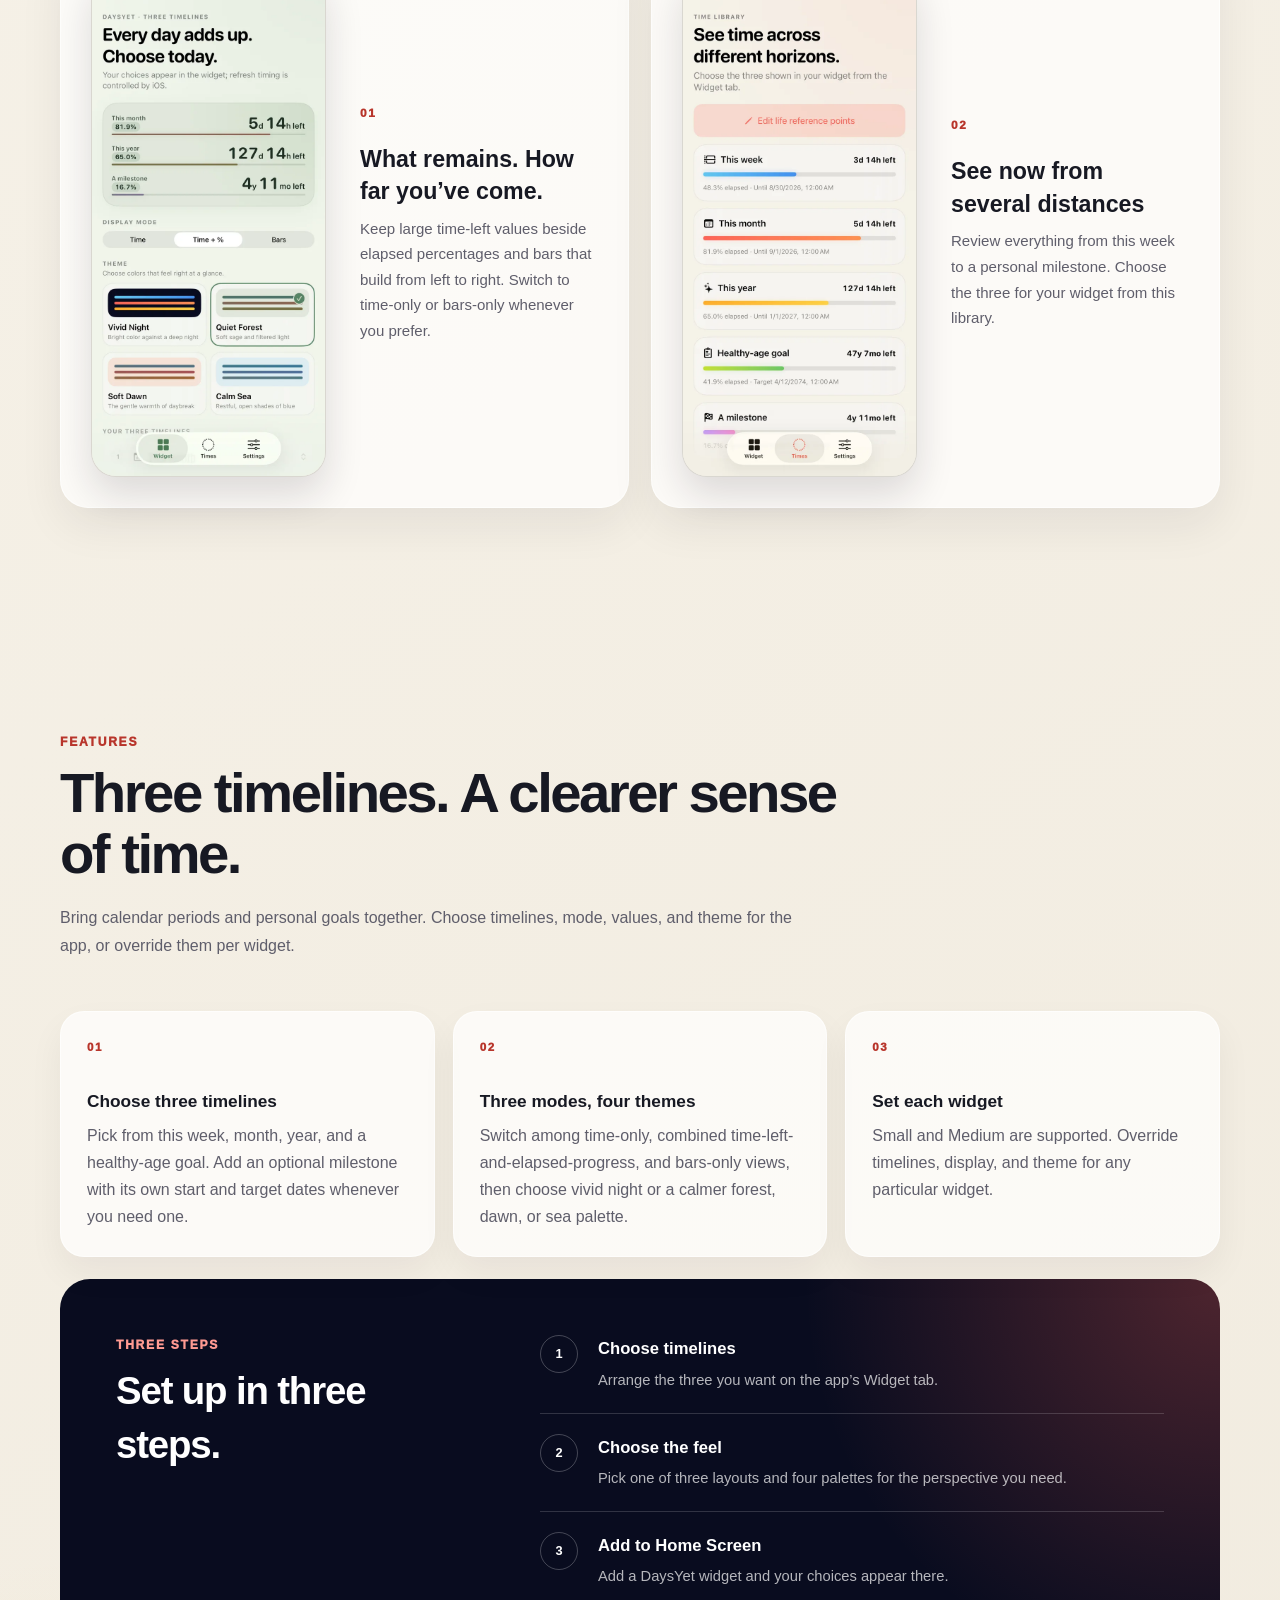
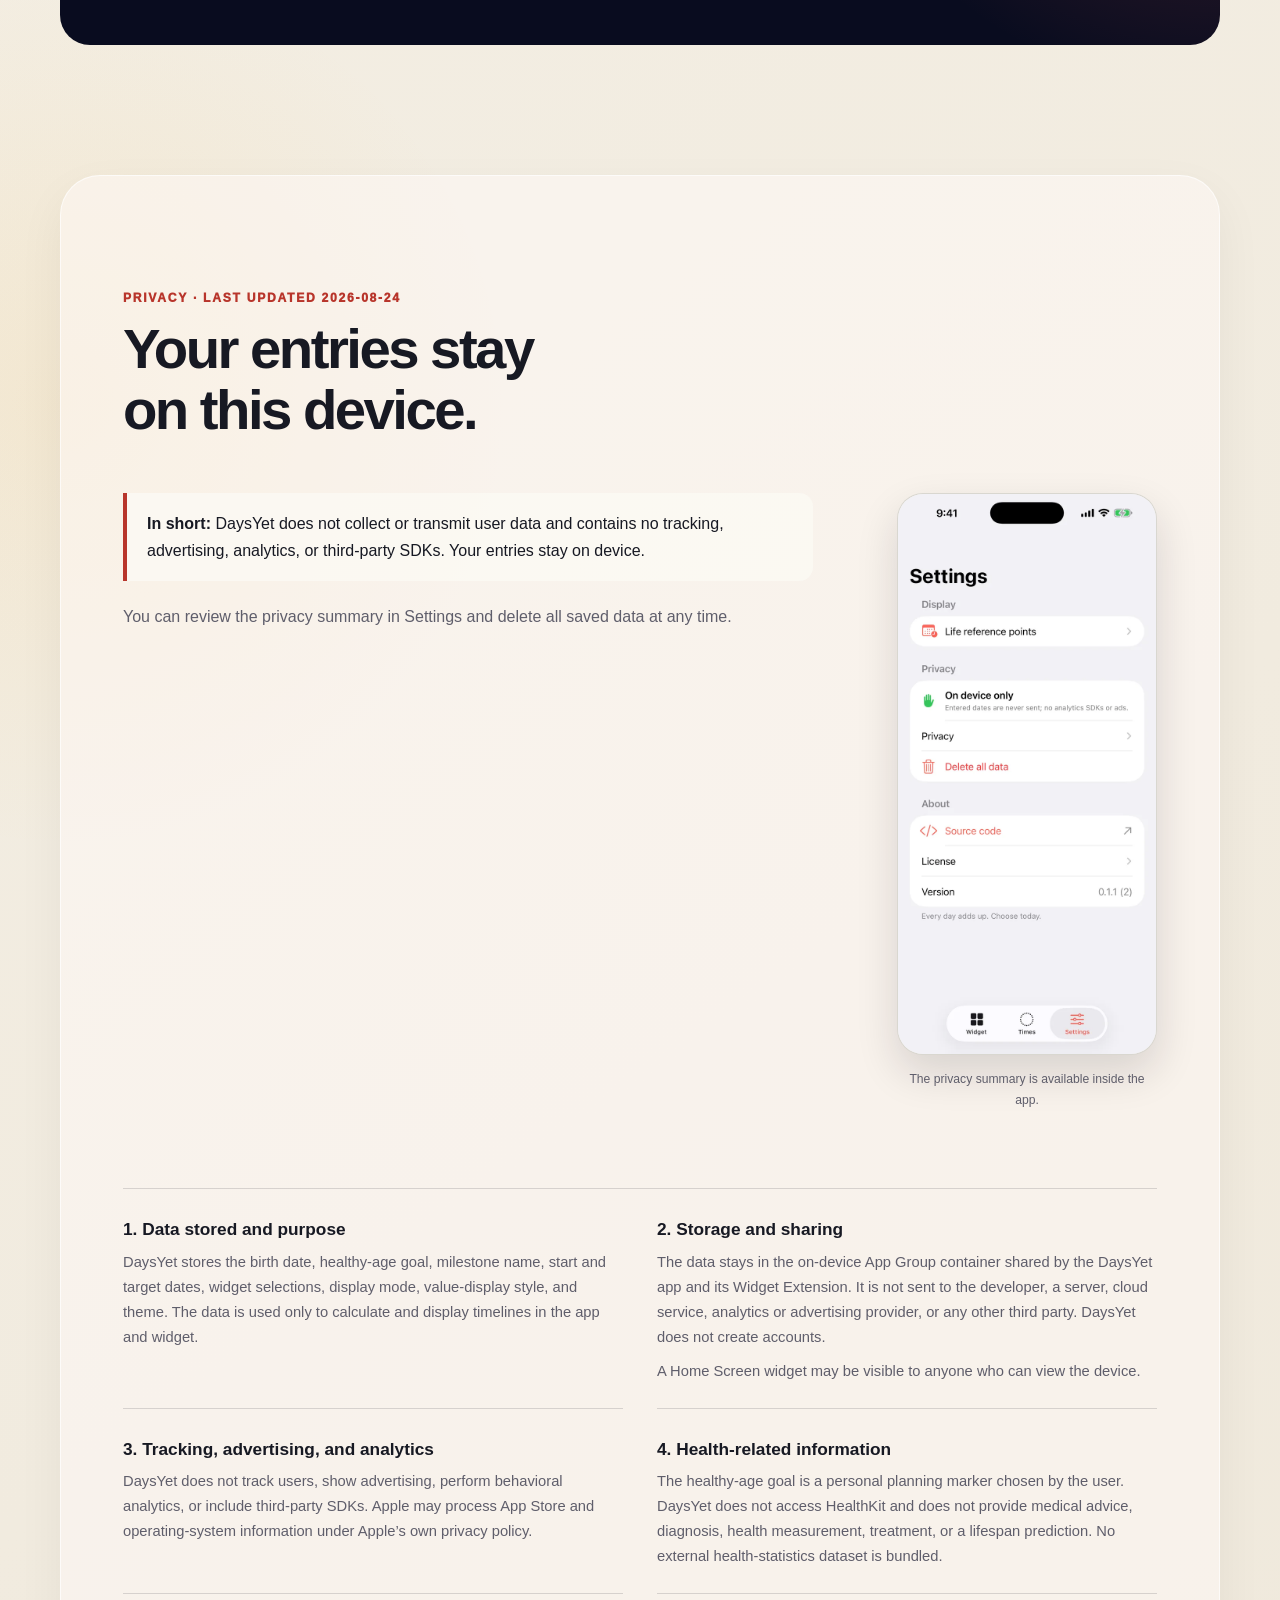
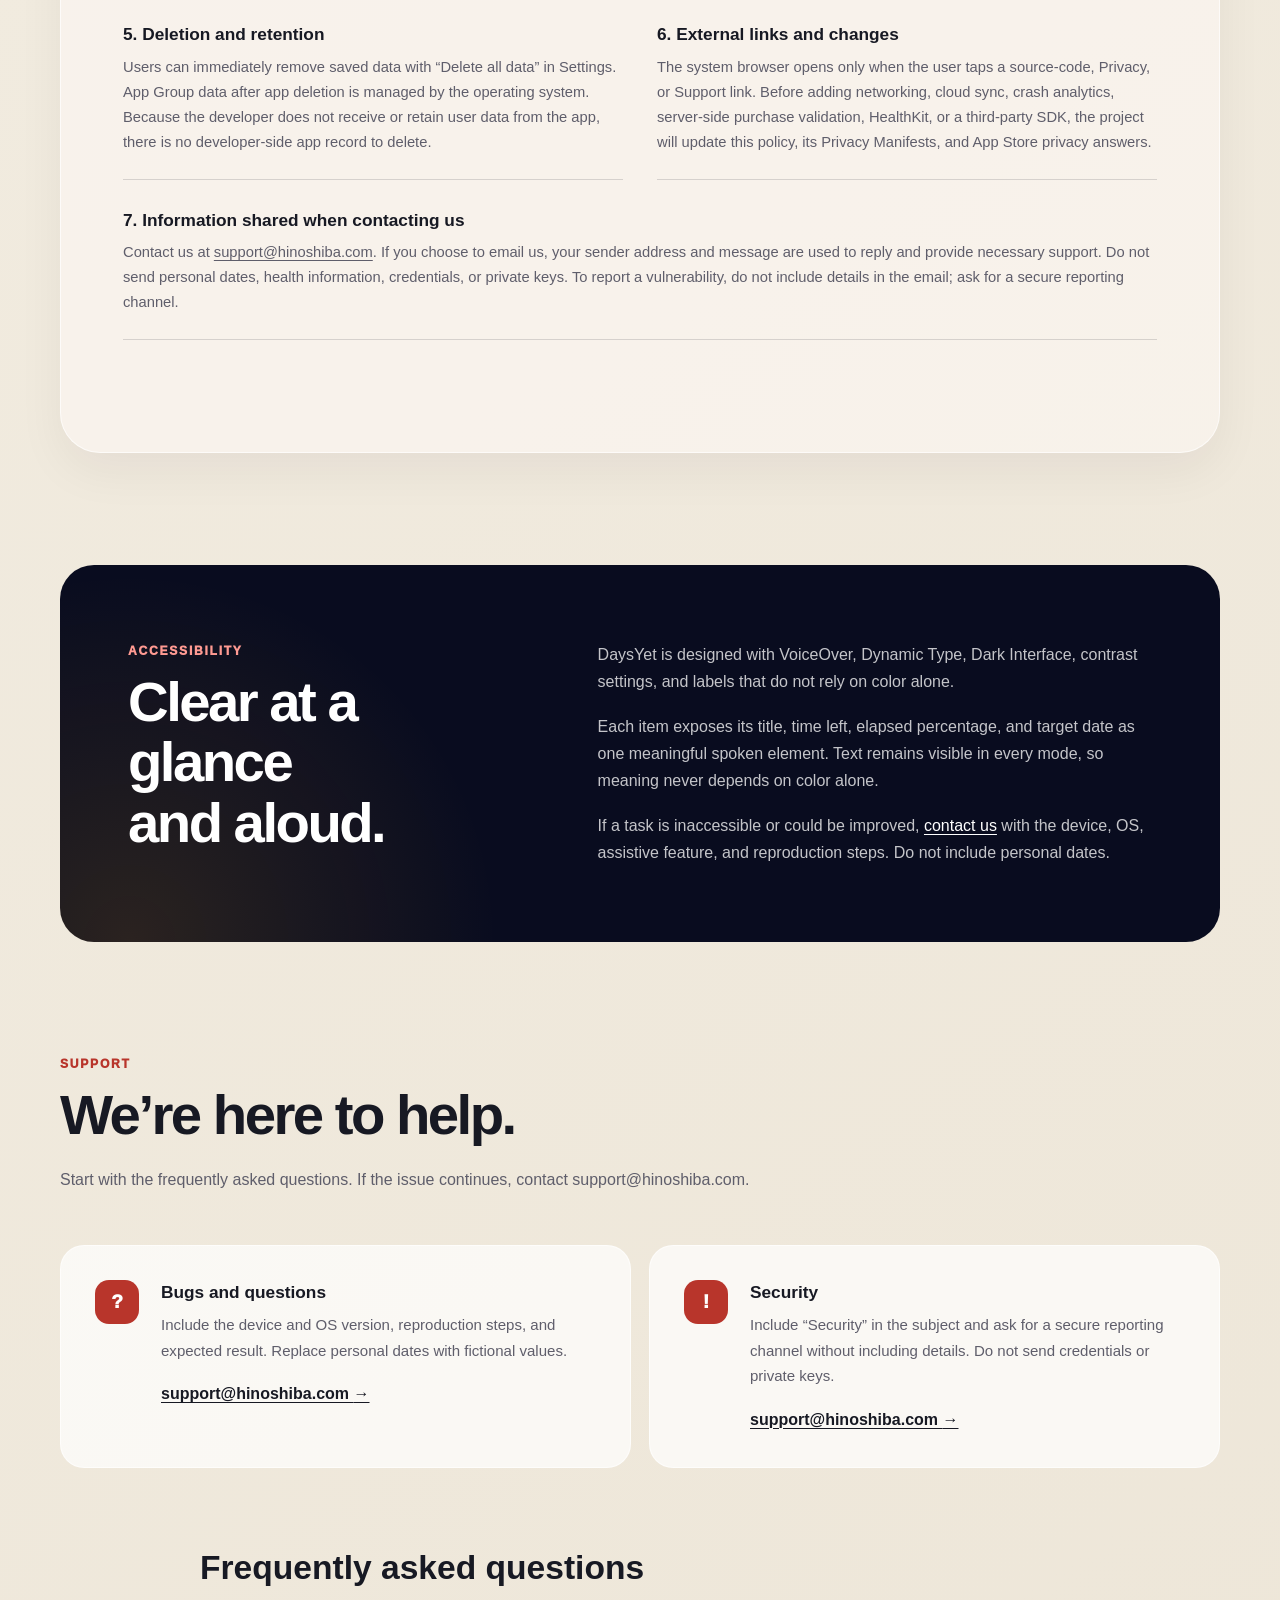
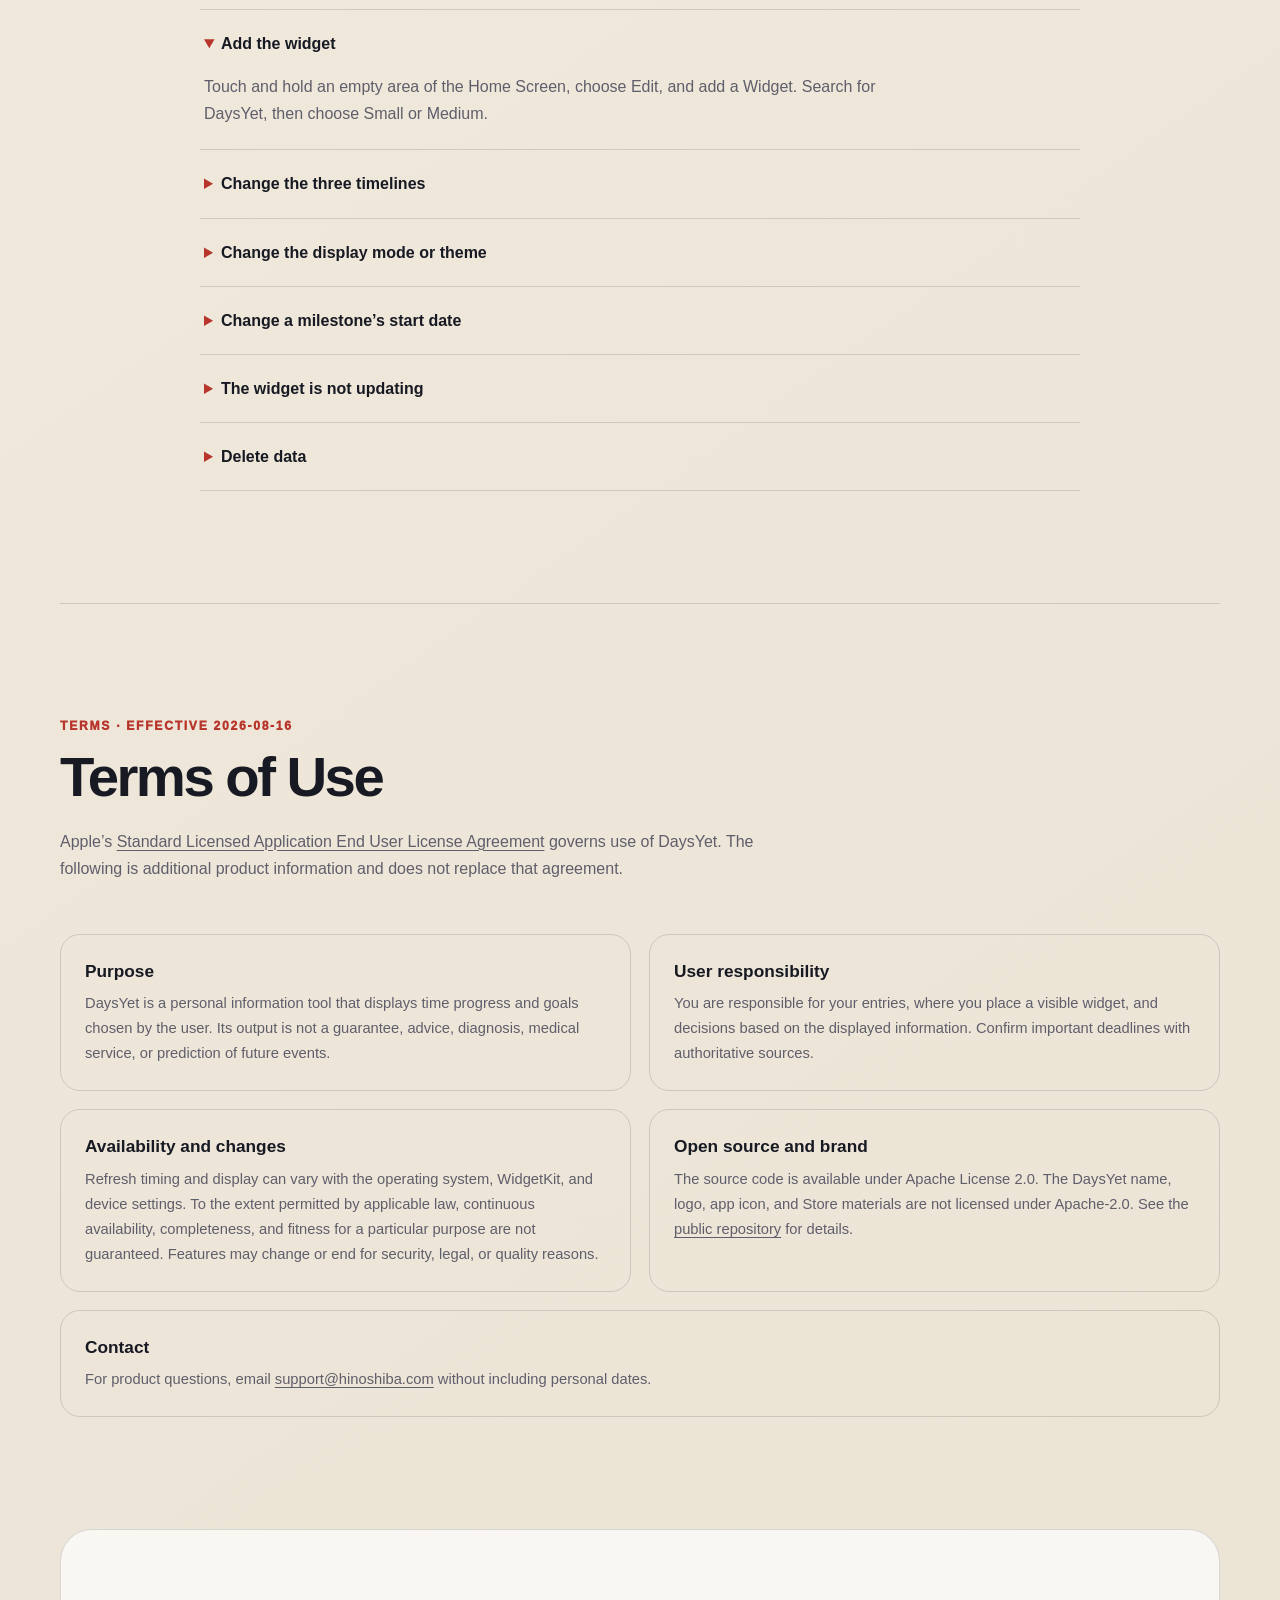
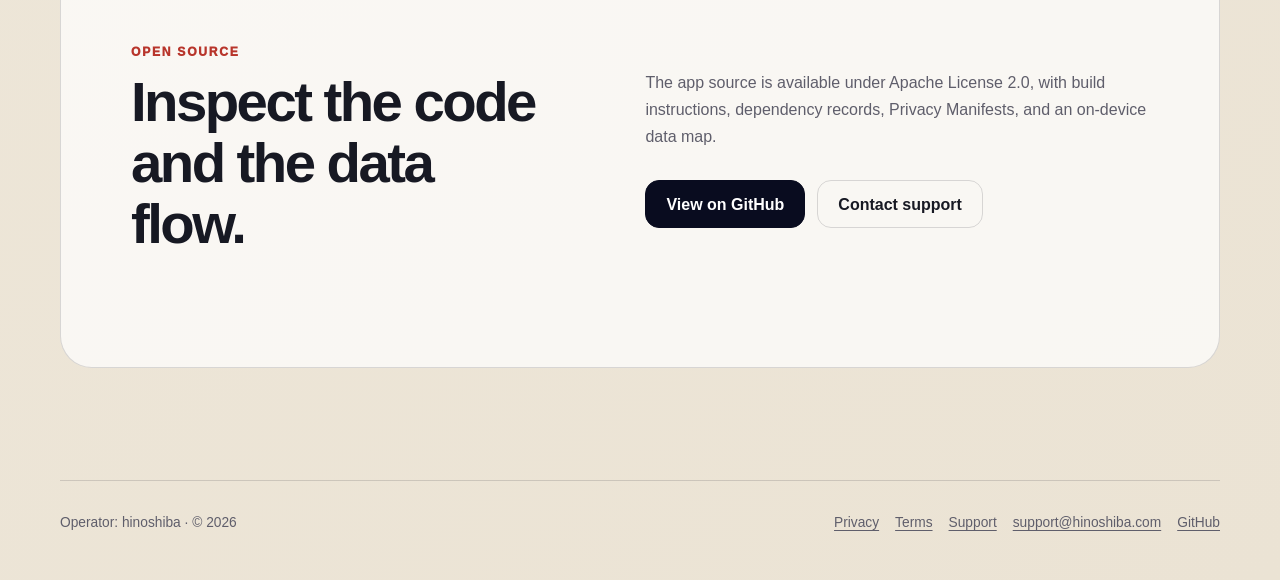
==== commit ec09bb31: "0.1.2のリリース情報を整える Signed-off-by: s.k.noe@hinoshiba.com <s.k.noe@hinoshiba.com>" ====
--- a/http_dist/en/index.html
+++ b/http_dist/en/index.html
@@ -3,6 +3,7 @@
 <head>
   <meta charset="utf-8">
   <meta name="viewport" content="width=device-width, initial-scale=1">
+  <meta name="apple-itunes-app" content="app-id=6802000765">
   <meta name="theme-color" content="#f7f3ea" media="(prefers-color-scheme: light)">
   <meta name="theme-color" content="#0c0e18" media="(prefers-color-scheme: dark)">
   <title>DaysYet — Three timelines, one glance</title>
@@ -52,8 +53,8 @@
           <h1 id="hero-title">Every day<br>adds up.</h1>
           <p class="lead">Week, month, year, and personal goals. Choose three: see the time left in numbers and how far you have come in color, with bars that build from left to right.</p>
           <div class="actions">
-            <a class="button" href="#examples">See it in action</a>
-            <a class="button secondary" href="https://github.com/hinoshiba/DaysYet">Source code</a>
+            <a class="button" href="https://apps.apple.com/us/app/daysyet-time-left-widget/id6802000765">View on the App Store</a>
+            <a class="button secondary" href="#examples">See it in action</a>
           </div>
           <ul class="hero-facts" aria-label="DaysYet highlights">
             <li>iPhone / iPad</li>
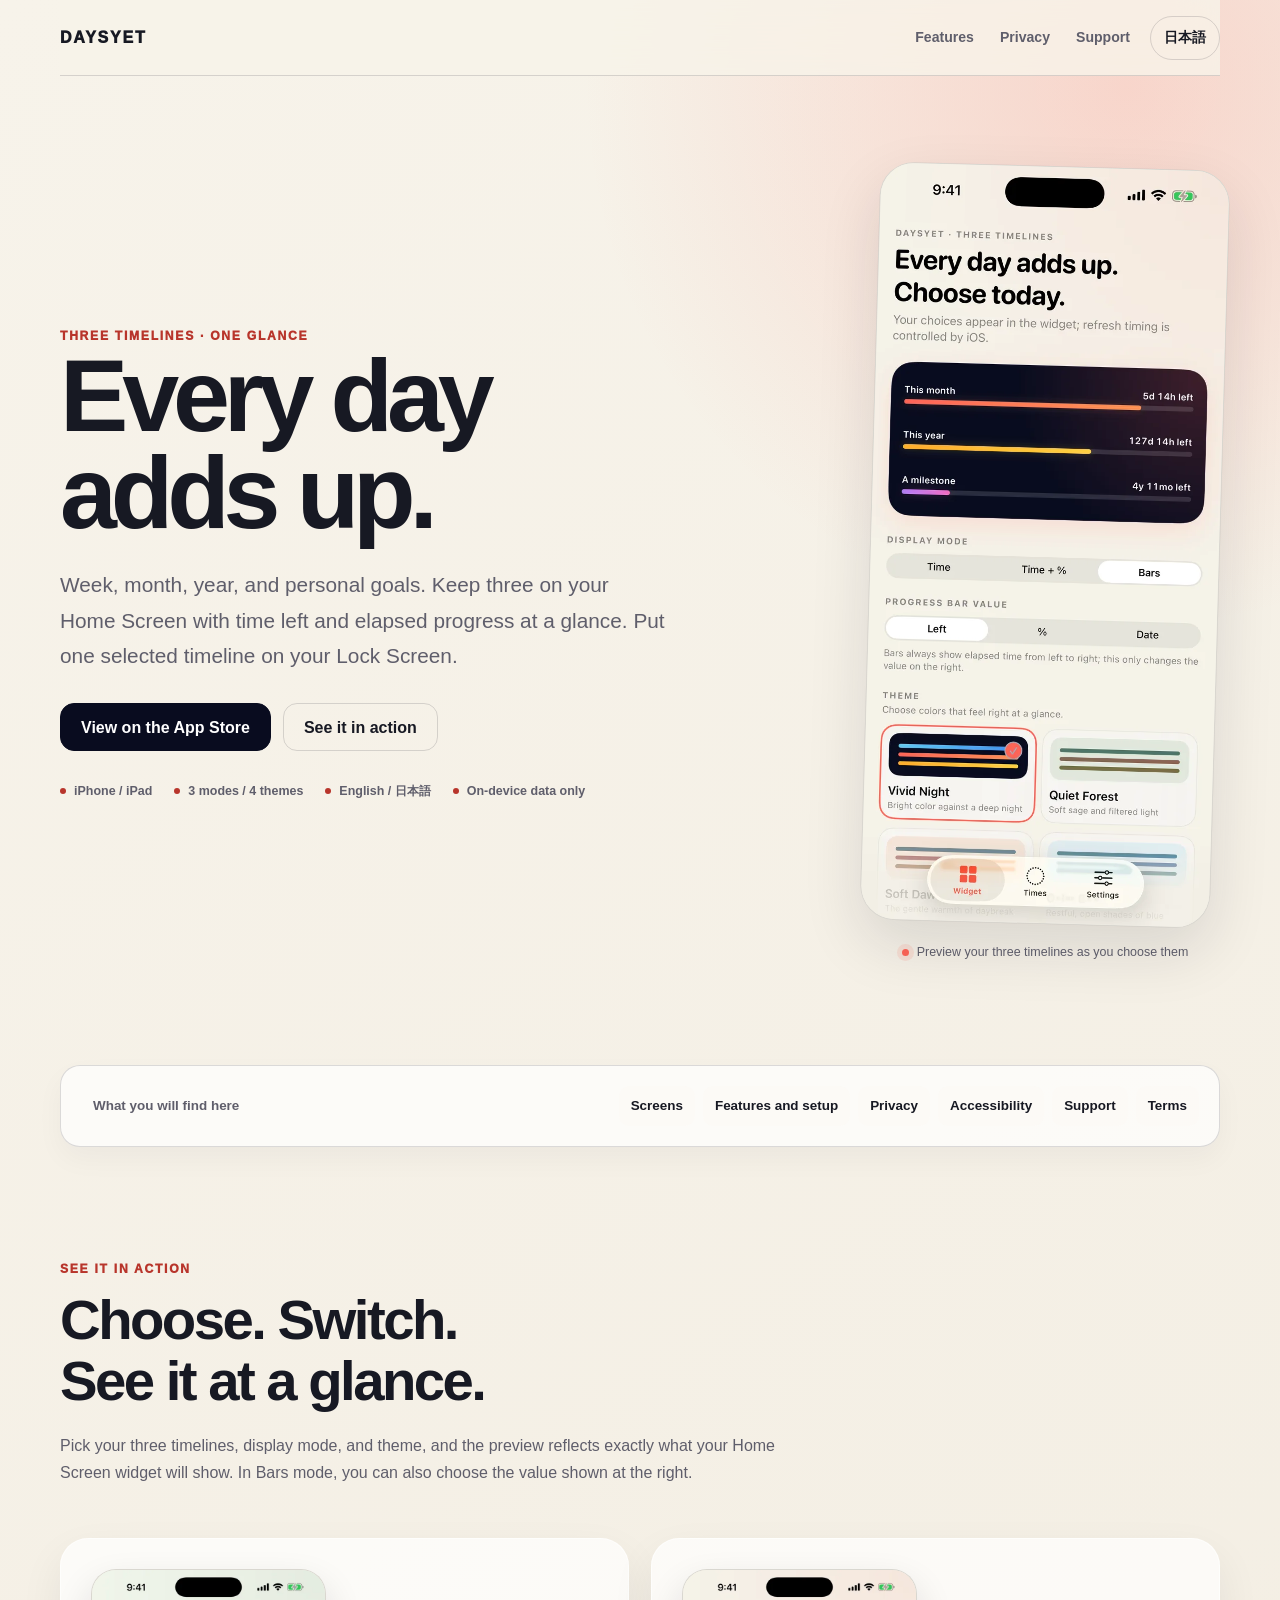
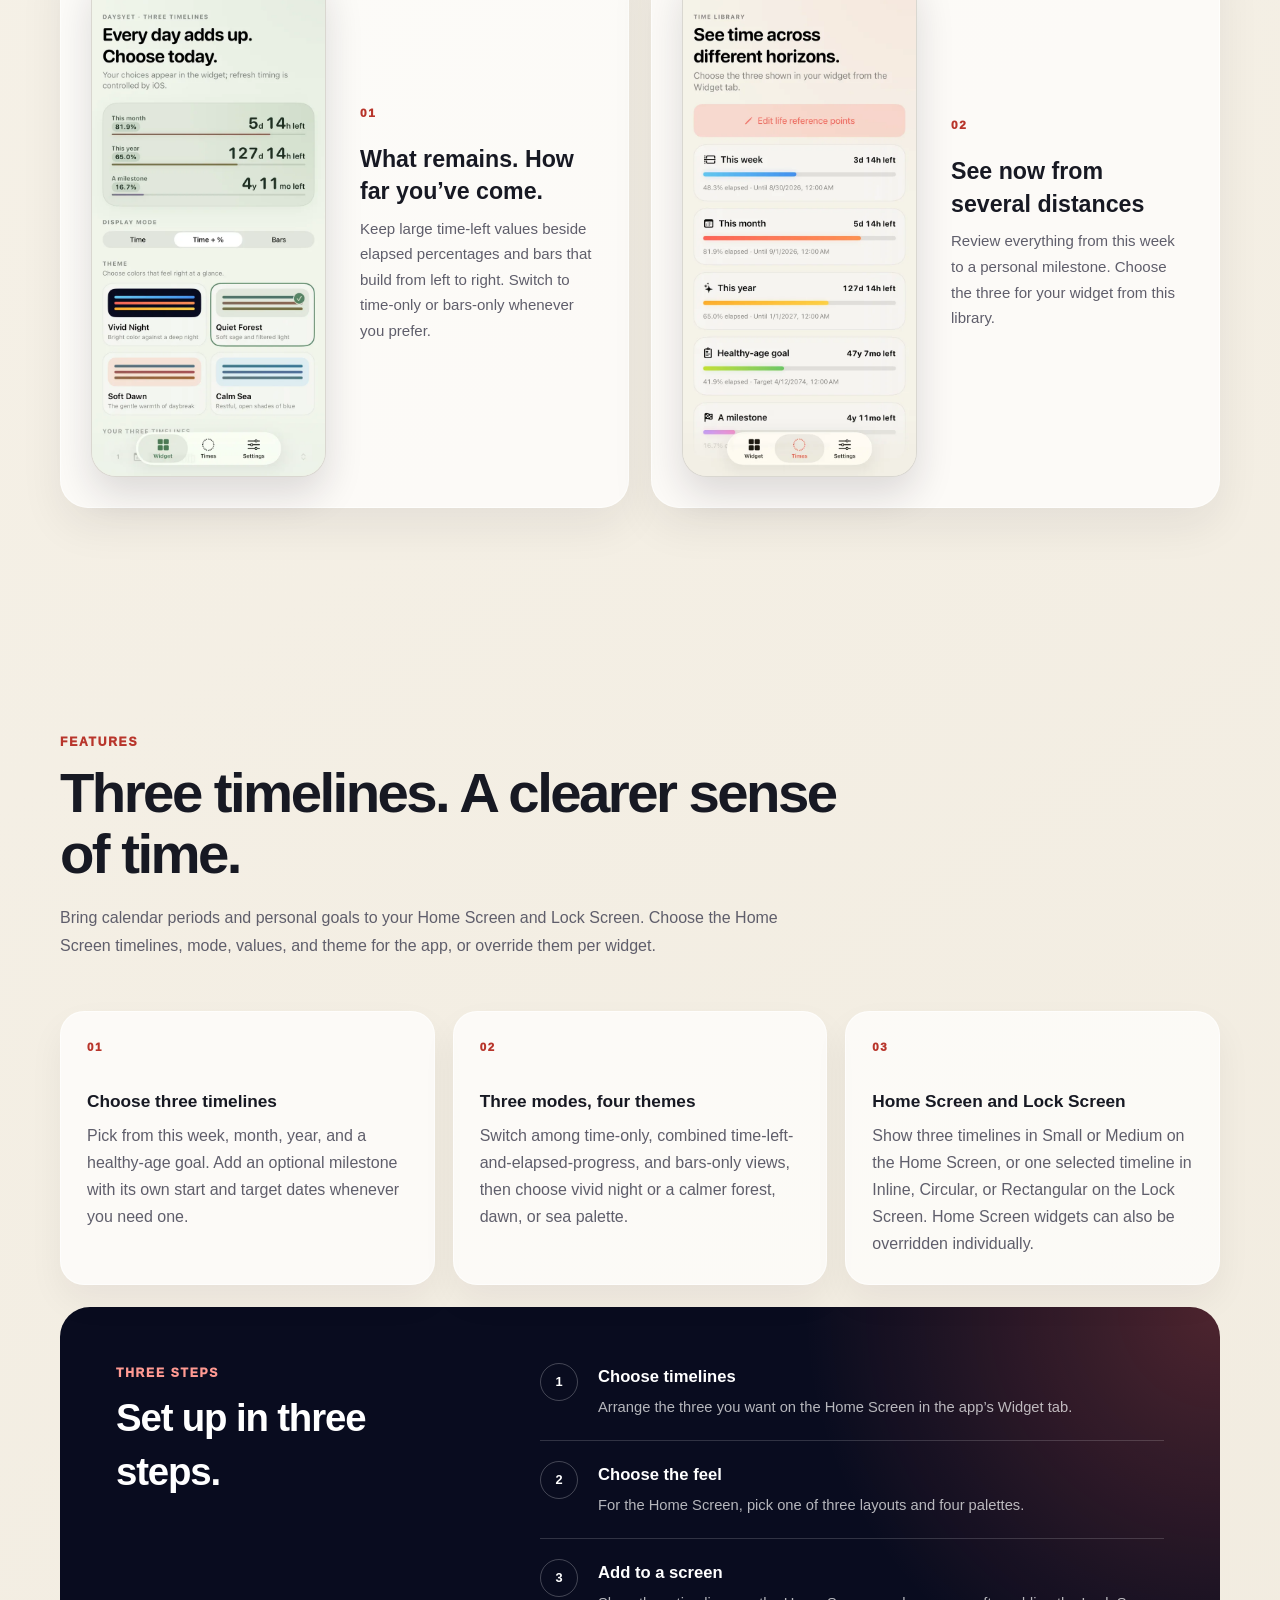
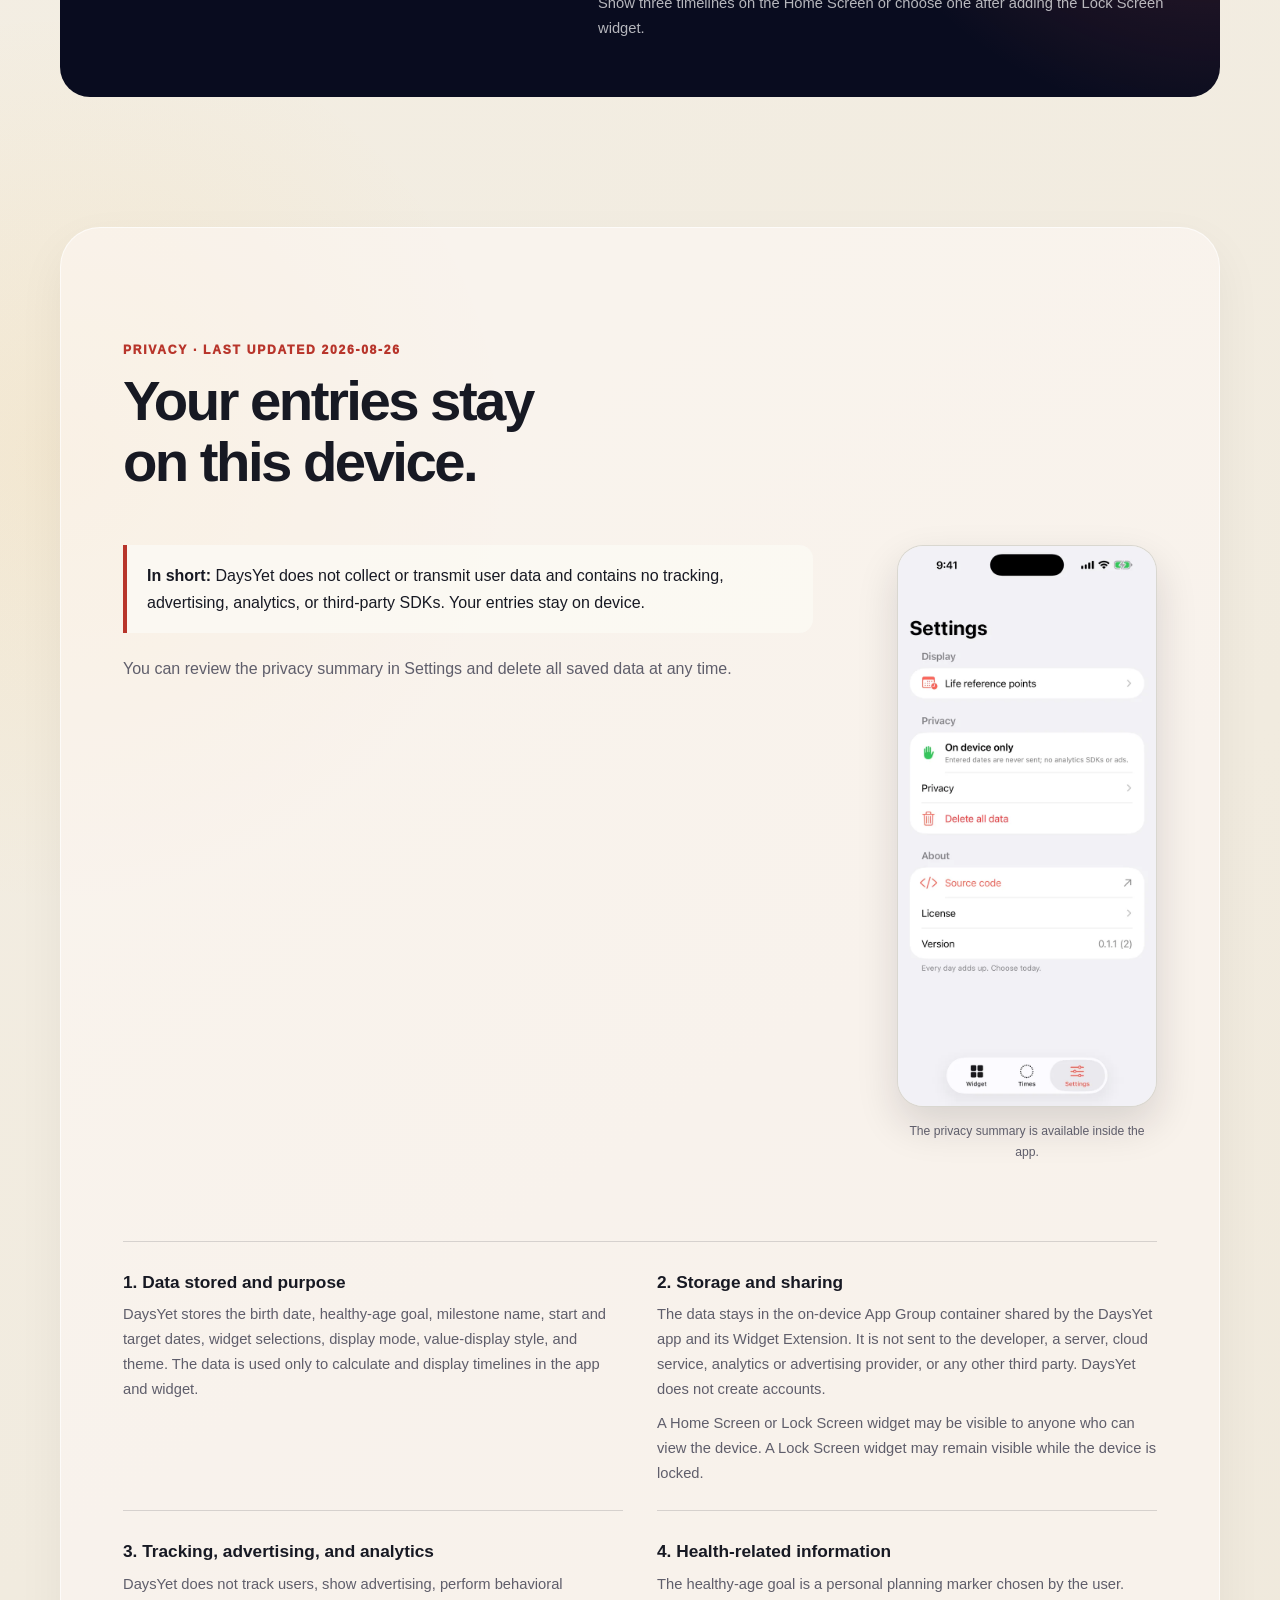
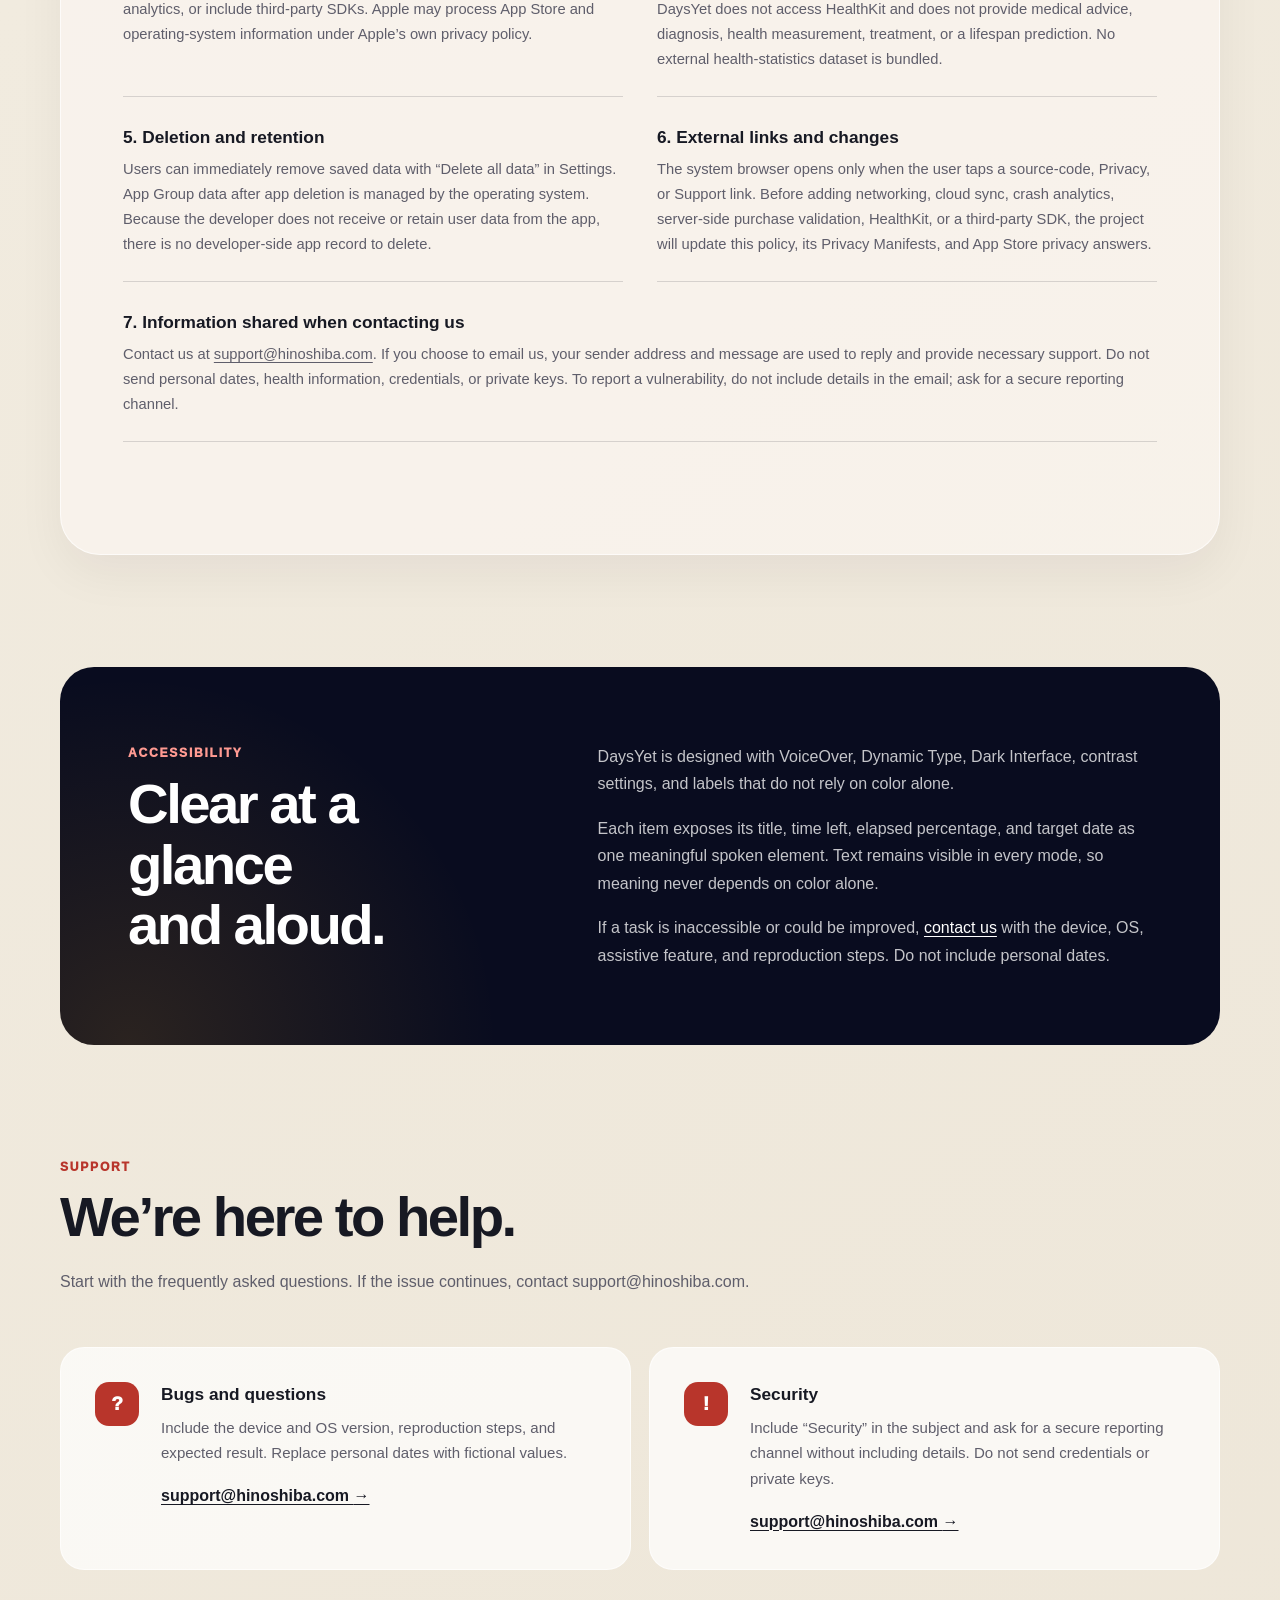
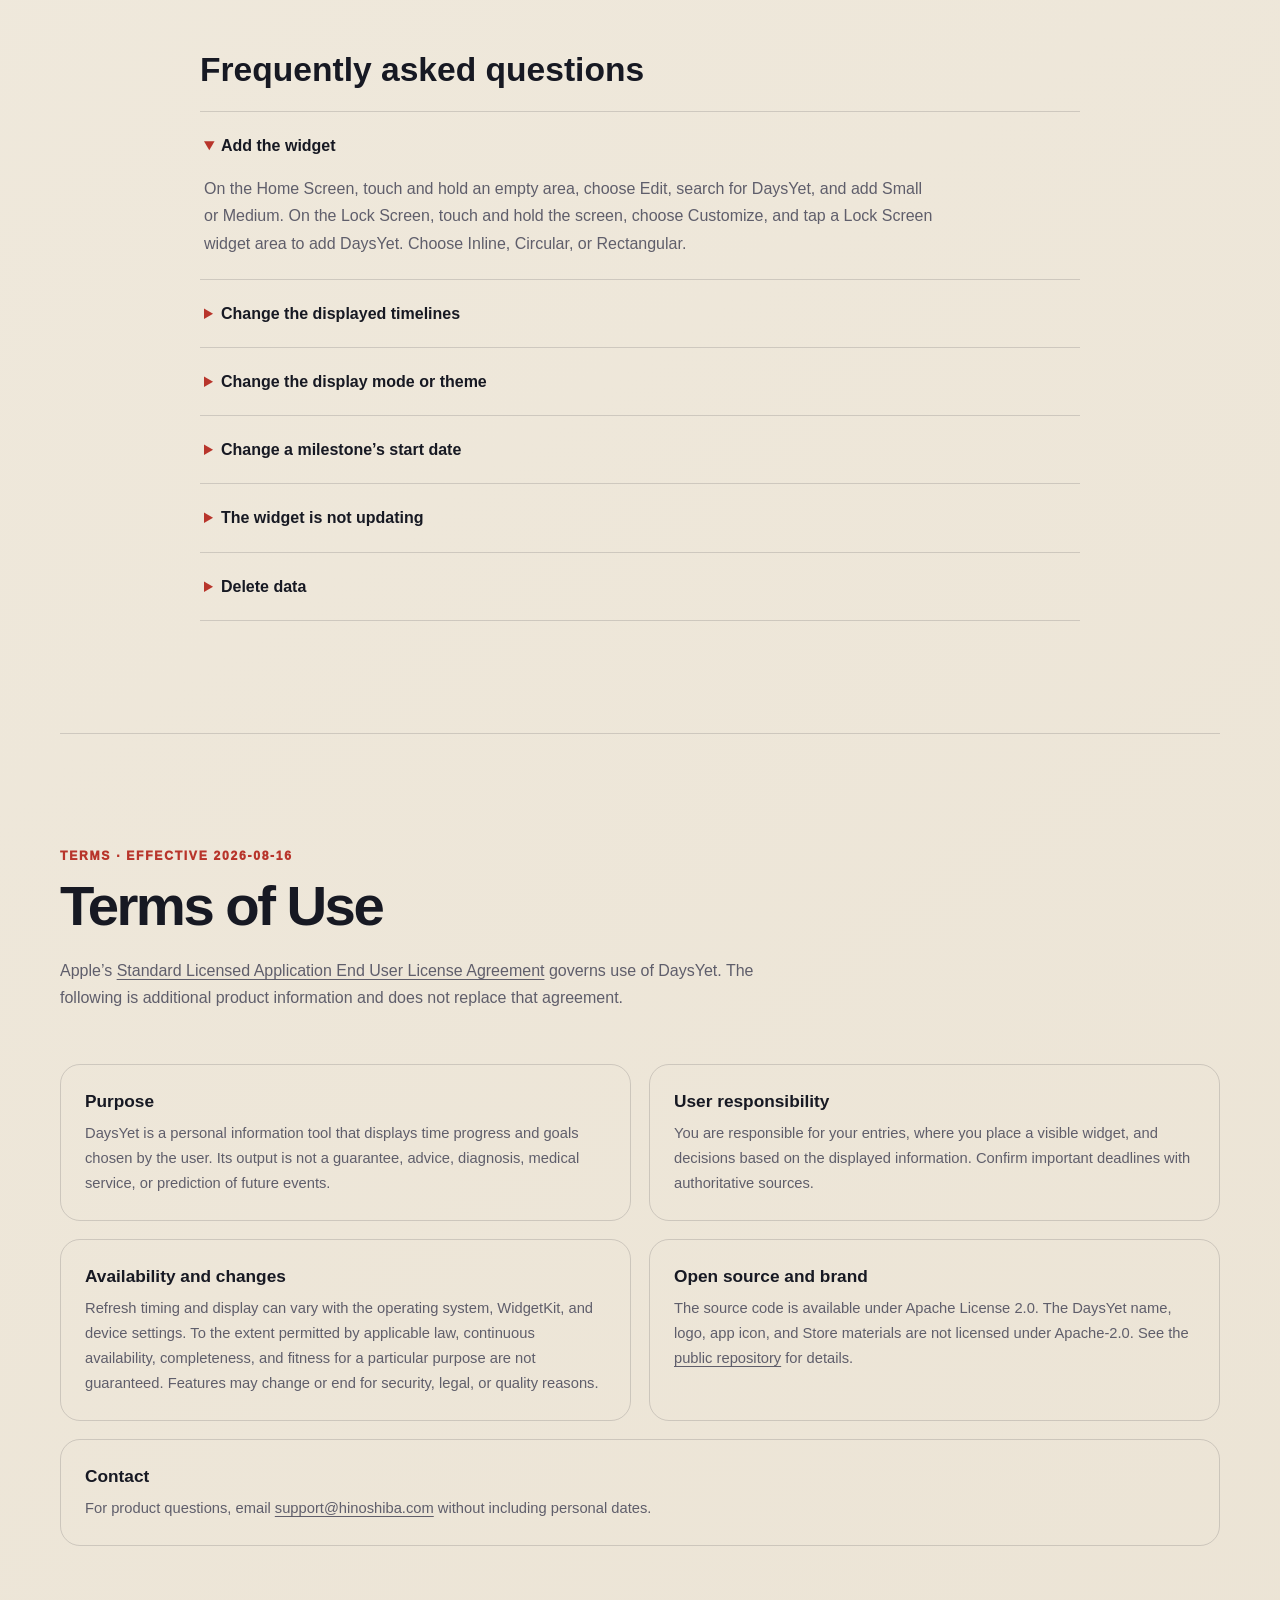
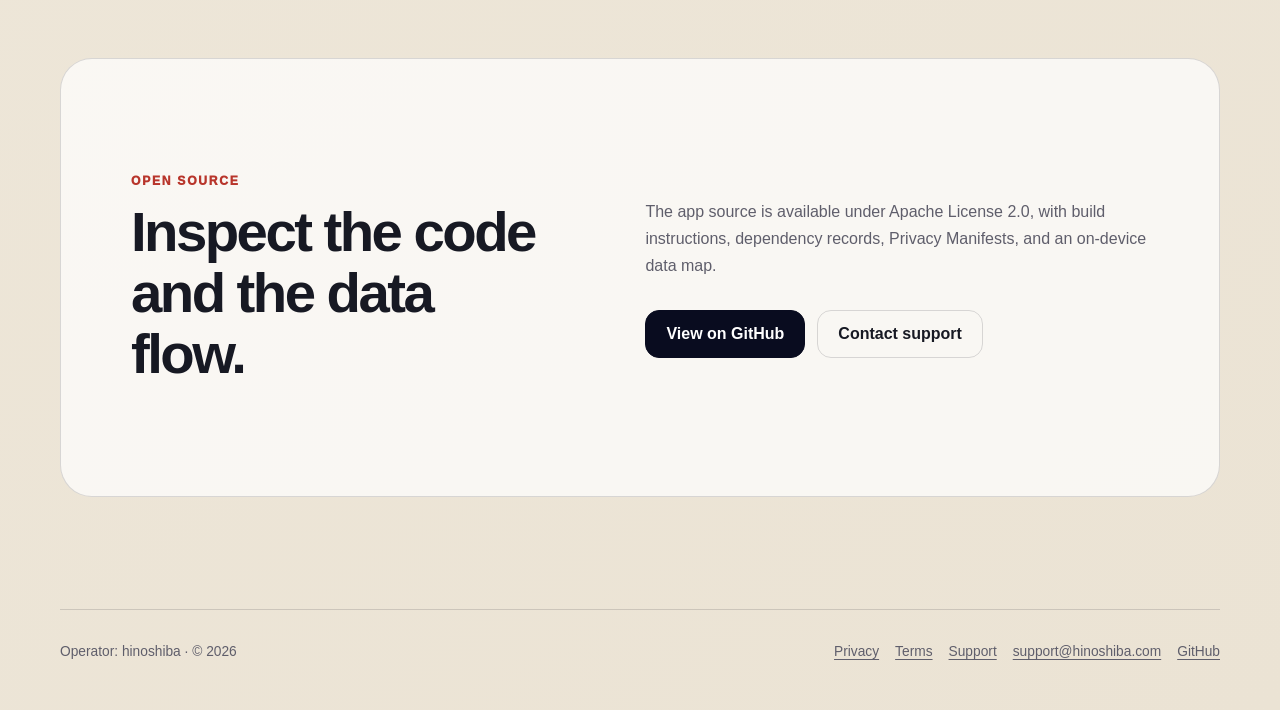
==== commit a657558b: "ロック画面ウィジェットに対応する" ====
--- a/http_dist/en/index.html
+++ b/http_dist/en/index.html
@@ -7,11 +7,11 @@
   <meta name="theme-color" content="#f7f3ea" media="(prefers-color-scheme: light)">
   <meta name="theme-color" content="#0c0e18" media="(prefers-color-scheme: dark)">
   <title>DaysYet — Three timelines, one glance</title>
-  <meta name="description" content="See three timelines through time left, elapsed percentage, and progress bars that fill from left to right in an iPhone and iPad widget with four thoughtful themes and optional milestones.">
+  <meta name="description" content="See three timelines with time left, elapsed percentage, and progress on the Home Screen, or keep one selected timeline in an Inline, Circular, or Rectangular Lock Screen widget for iPhone and iPad.">
   <meta property="og:type" content="website">
   <meta property="og:site_name" content="DaysYet">
   <meta property="og:title" content="DaysYet — Three timelines, one glance">
-  <meta property="og:description" content="Time left and elapsed progress that builds from left to right. Choose three timelines and one of four thoughtful themes.">
+  <meta property="og:description" content="Three timelines on your Home Screen, one on your Lock Screen. Keep meaningful time and progress at a glance on iPhone and iPad.">
   <meta property="og:url" content="https://daysyet.hinoshiba.com/en/">
   <meta property="og:image" content="https://daysyet.hinoshiba.com/assets/screenshots/en/02-widget-target-date.webp">
   <meta property="og:image:width" content="660">
@@ -21,7 +21,7 @@
   <meta property="og:locale:alternate" content="ja_JP">
   <meta name="twitter:card" content="summary">
   <meta name="twitter:title" content="DaysYet — Three timelines, one glance">
-  <meta name="twitter:description" content="Time left and elapsed progress that builds from left to right across three timelines in colors that suit you.">
+  <meta name="twitter:description" content="Three timelines on your Home Screen, one on your Lock Screen. Keep meaningful time and progress at a glance.">
   <meta name="twitter:image" content="https://daysyet.hinoshiba.com/assets/screenshots/en/02-widget-target-date.webp">
   <meta name="twitter:image:alt" content="DaysYet Widget screen showing time left, elapsed percentage, and left-to-right progress bars together">
   <link rel="canonical" href="https://daysyet.hinoshiba.com/en/">
@@ -51,7 +51,7 @@
         <div class="hero-copy">
           <div class="eyebrow">Three timelines · One glance</div>
           <h1 id="hero-title">Every day<br>adds up.</h1>
-          <p class="lead">Week, month, year, and personal goals. Choose three: see the time left in numbers and how far you have come in color, with bars that build from left to right.</p>
+          <p class="lead">Week, month, year, and personal goals. Keep three on your Home Screen with time left and elapsed progress at a glance. Put one selected timeline on your Lock Screen.</p>
           <div class="actions">
             <a class="button" href="https://apps.apple.com/us/app/daysyet-time-left-widget/id6802000765">View on the App Store</a>
             <a class="button secondary" href="#examples">See it in action</a>
@@ -85,7 +85,7 @@
         <div class="section-heading">
           <div class="eyebrow">See it in action</div>
           <h2 id="examples-title">Choose. Switch.<br>See it at a glance.</h2>
-          <p class="section-lead">Pick your three timelines, display mode, and theme, and the preview reflects exactly what your widget will show. In Bars mode, you can also choose the value shown at the right.</p>
+          <p class="section-lead">Pick your three timelines, display mode, and theme, and the preview reflects exactly what your Home Screen widget will show. In Bars mode, you can also choose the value shown at the right.</p>
         </div>
         <div class="sample-grid">
           <figure class="sample-card">
@@ -113,26 +113,26 @@
         <div class="section-heading">
           <div class="eyebrow">Features</div>
           <h2 id="features-title">Three timelines. A clearer sense of time.</h2>
-          <p class="section-lead">Bring calendar periods and personal goals together. Choose timelines, mode, values, and theme for the app, or override them per widget.</p>
+          <p class="section-lead">Bring calendar periods and personal goals to your Home Screen and Lock Screen. Choose the Home Screen timelines, mode, values, and theme for the app, or override them per widget.</p>
         </div>
         <div class="feature-grid">
           <article class="feature-card"><span aria-hidden="true">01</span><h3>Choose three timelines</h3><p>Pick from this week, month, year, and a healthy-age goal. Add an optional milestone with its own start and target dates whenever you need one.</p></article>
           <article class="feature-card"><span aria-hidden="true">02</span><h3>Three modes, four themes</h3><p>Switch among time-only, combined time-left-and-elapsed-progress, and bars-only views, then choose vivid night or a calmer forest, dawn, or sea palette.</p></article>
-          <article class="feature-card"><span aria-hidden="true">03</span><h3>Set each widget</h3><p>Small and Medium are supported. Override timelines, display, and theme for any particular widget.</p></article>
+          <article class="feature-card"><span aria-hidden="true">03</span><h3>Home Screen and Lock Screen</h3><p>Show three timelines in Small or Medium on the Home Screen, or one selected timeline in Inline, Circular, or Rectangular on the Lock Screen. Home Screen widgets can also be overridden individually.</p></article>
         </div>
         <section class="steps" aria-labelledby="steps-title">
           <div class="steps-copy"><div class="eyebrow">Three steps</div><h3 id="steps-title">Set up in three steps.</h3></div>
           <ol>
-            <li><span>1</span><div><strong>Choose timelines</strong><p>Arrange the three you want on the app’s Widget tab.</p></div></li>
-            <li><span>2</span><div><strong>Choose the feel</strong><p>Pick one of three layouts and four palettes for the perspective you need.</p></div></li>
-            <li><span>3</span><div><strong>Add to Home Screen</strong><p>Add a DaysYet widget and your choices appear there.</p></div></li>
+            <li><span>1</span><div><strong>Choose timelines</strong><p>Arrange the three you want on the Home Screen in the app’s Widget tab.</p></div></li>
+            <li><span>2</span><div><strong>Choose the feel</strong><p>For the Home Screen, pick one of three layouts and four palettes.</p></div></li>
+            <li><span>3</span><div><strong>Add to a screen</strong><p>Show three timelines on the Home Screen or choose one after adding the Lock Screen widget.</p></div></li>
           </ol>
         </section>
       </section>
 
       <section id="privacy" class="policy-section" aria-labelledby="privacy-title">
         <div class="section-heading">
-          <div class="eyebrow">Privacy · Last updated 2026-08-24</div>
+          <div class="eyebrow">Privacy · Last updated 2026-08-26</div>
           <h2 id="privacy-title">Your entries stay<br>on this device.</h2>
         </div>
         <div class="privacy-intro">
@@ -149,7 +149,7 @@
         </div>
         <div class="policy-grid">
           <article><h3>1. Data stored and purpose</h3><p>DaysYet stores the birth date, healthy-age goal, milestone name, start and target dates, widget selections, display mode, value-display style, and theme. The data is used only to calculate and display timelines in the app and widget.</p></article>
-          <article><h3>2. Storage and sharing</h3><p>The data stays in the on-device App Group container shared by the DaysYet app and its Widget Extension. It is not sent to the developer, a server, cloud service, analytics or advertising provider, or any other third party. DaysYet does not create accounts.</p><p>A Home Screen widget may be visible to anyone who can view the device.</p></article>
+          <article><h3>2. Storage and sharing</h3><p>The data stays in the on-device App Group container shared by the DaysYet app and its Widget Extension. It is not sent to the developer, a server, cloud service, analytics or advertising provider, or any other third party. DaysYet does not create accounts.</p><p>A Home Screen or Lock Screen widget may be visible to anyone who can view the device. A Lock Screen widget may remain visible while the device is locked.</p></article>
           <article><h3>3. Tracking, advertising, and analytics</h3><p>DaysYet does not track users, show advertising, perform behavioral analytics, or include third-party SDKs. Apple may process App Store and operating-system information under Apple’s own privacy policy.</p></article>
           <article><h3>4. Health-related information</h3><p>The healthy-age goal is a personal planning marker chosen by the user. DaysYet does not access HealthKit and does not provide medical advice, diagnosis, health measurement, treatment, or a lifespan prediction. No external health-statistics dataset is bundled.</p></article>
           <article><h3>5. Deletion and retention</h3><p>Users can immediately remove saved data with “Delete all data” in Settings. App Group data after app deletion is managed by the operating system. Because the developer does not receive or retain user data from the app, there is no developer-side app record to delete.</p></article>
@@ -179,11 +179,11 @@
         </div>
         <div class="faq">
           <h3>Frequently asked questions</h3>
-          <details open><summary>Add the widget</summary><p>Touch and hold an empty area of the Home Screen, choose Edit, and add a Widget. Search for DaysYet, then choose Small or Medium.</p></details>
-          <details><summary>Change the three timelines</summary><p>Select three timelines on the app’s Widget tab. To override one widget, touch and hold it, choose Edit Widget, disable “Use the three selected in the app,” and select its timelines.</p></details>
-          <details><summary>Change the display mode or theme</summary><p>On the app’s Widget tab, choose Time, Time + %, or Bars and select one of four themes. Time + % shows time left, elapsed percentage, and a progress bar that fills from left to right in every row. To give one widget a different display or color, open Edit Widget from the Home Screen and override the app setting.</p></details>
+          <details open><summary>Add the widget</summary><p>On the Home Screen, touch and hold an empty area, choose Edit, search for DaysYet, and add Small or Medium. On the Lock Screen, touch and hold the screen, choose Customize, and tap a Lock Screen widget area to add DaysYet. Choose Inline, Circular, or Rectangular.</p></details>
+          <details><summary>Change the displayed timelines</summary><p>Select three timelines on the app’s Widget tab for the Home Screen. To override one Home Screen widget, touch and hold it, choose Edit Widget, disable “Use the three selected in the app,” and select its timelines. To choose the one timeline shown on the Lock Screen, tap the widget while customizing the Lock Screen.</p></details>
+          <details><summary>Change the display mode or theme</summary><p>For the Home Screen, use the app’s Widget tab to choose Time, Time + %, or Bars and select one of four themes. Time + % shows time left, elapsed percentage, and a progress bar that fills from left to right in every row. To give one widget a different display or color, open Edit Widget from the Home Screen and override the app setting.</p></details>
           <details><summary>Change a milestone’s start date</summary><p>Open Edit life reference points from the Times tab, then set the milestone’s start and target dates. Progress starts at 0% on the start date and reaches 100% at the target.</p></details>
-          <details><summary>The widget is not updating</summary><p>Open DaysYet once and save the settings again, then confirm the widget remains on the Home Screen. The operating system schedules widget refreshes, so values do not update every second. If the problem continues, email <a href="mailto:support@hinoshiba.com?subject=DaysYet%20Support">support@hinoshiba.com</a> with the device, OS, and app version.</p></details>
+          <details><summary>The widget is not updating</summary><p>Open DaysYet once and save the settings again, then confirm the widget remains on the Home Screen or Lock Screen. The operating system schedules widget refreshes, so values do not update every second. If the problem continues, email <a href="mailto:support@hinoshiba.com?subject=DaysYet%20Support">support@hinoshiba.com</a> with the device, OS, and app version.</p></details>
           <details><summary>Delete data</summary><p>Choose “Delete all data” from the Settings tab. Data entered in DaysYet is not stored on a developer server.</p></details>
         </div>
       </section>
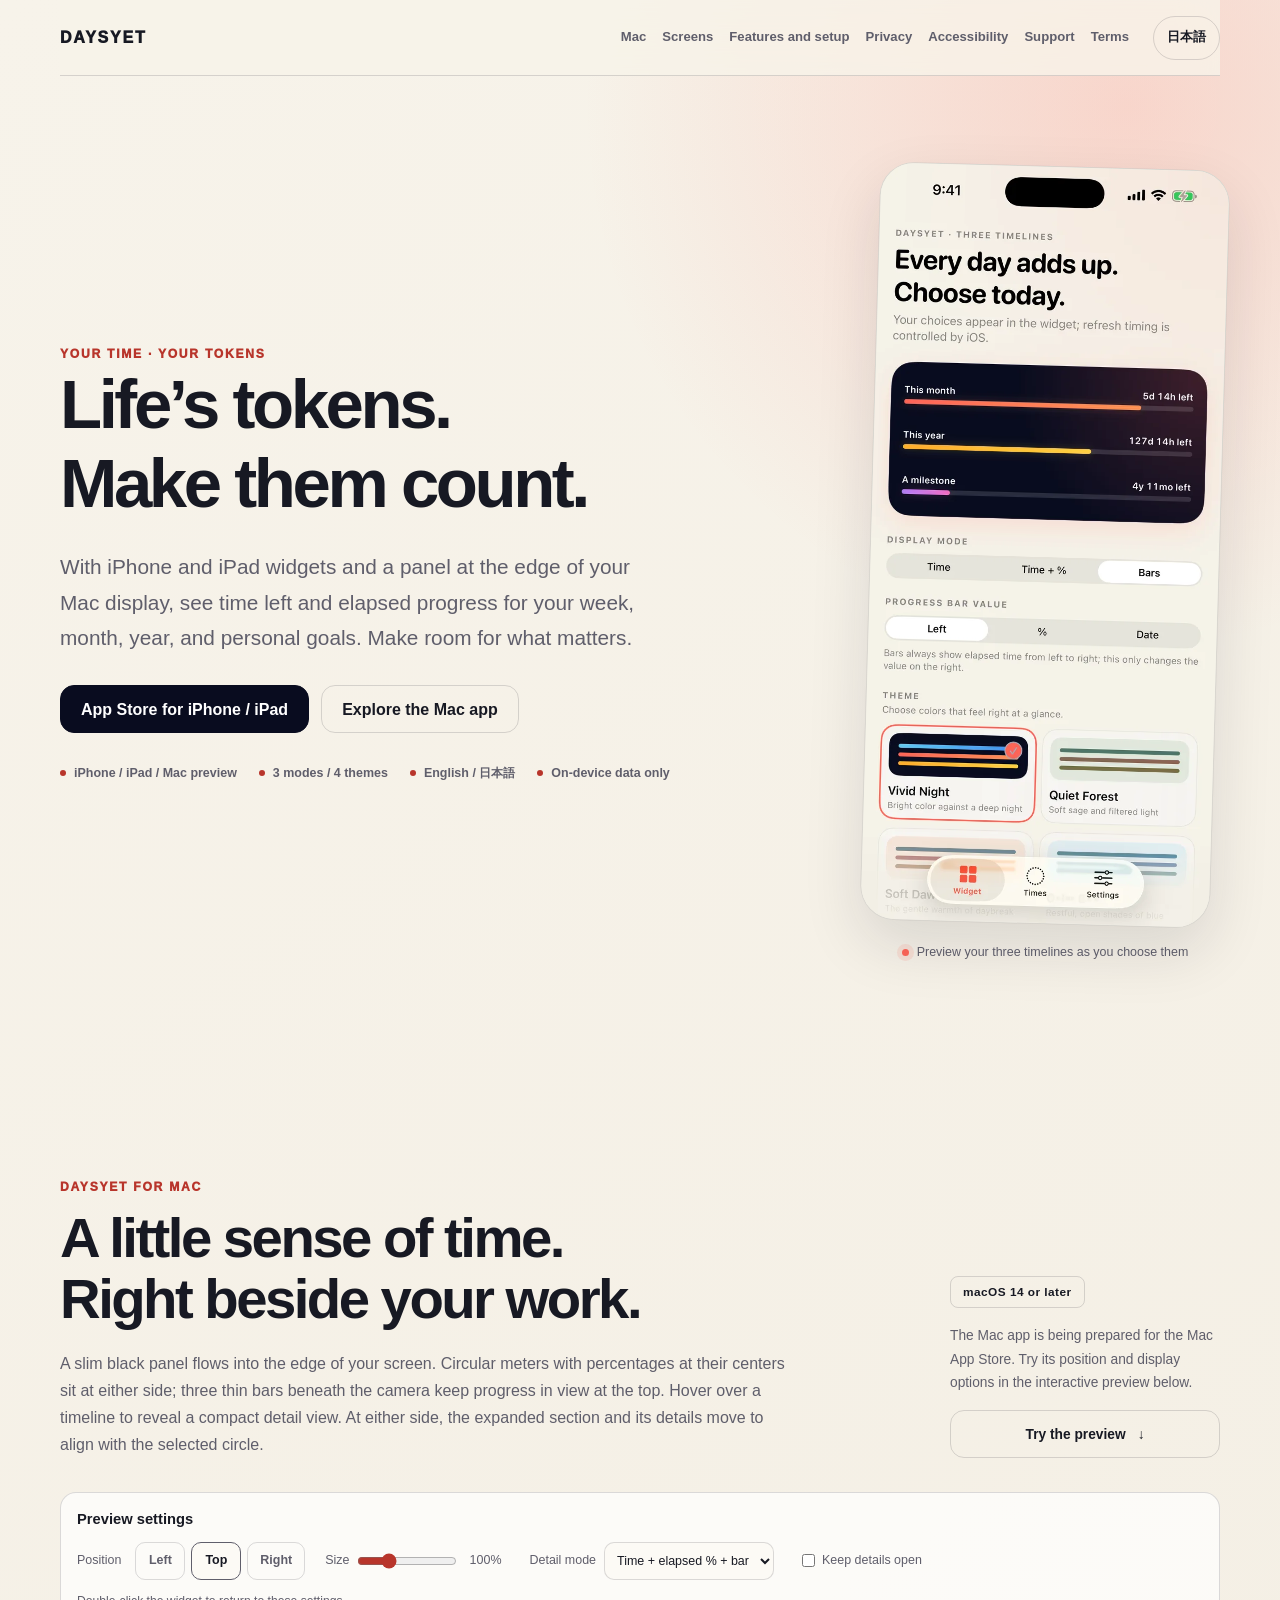
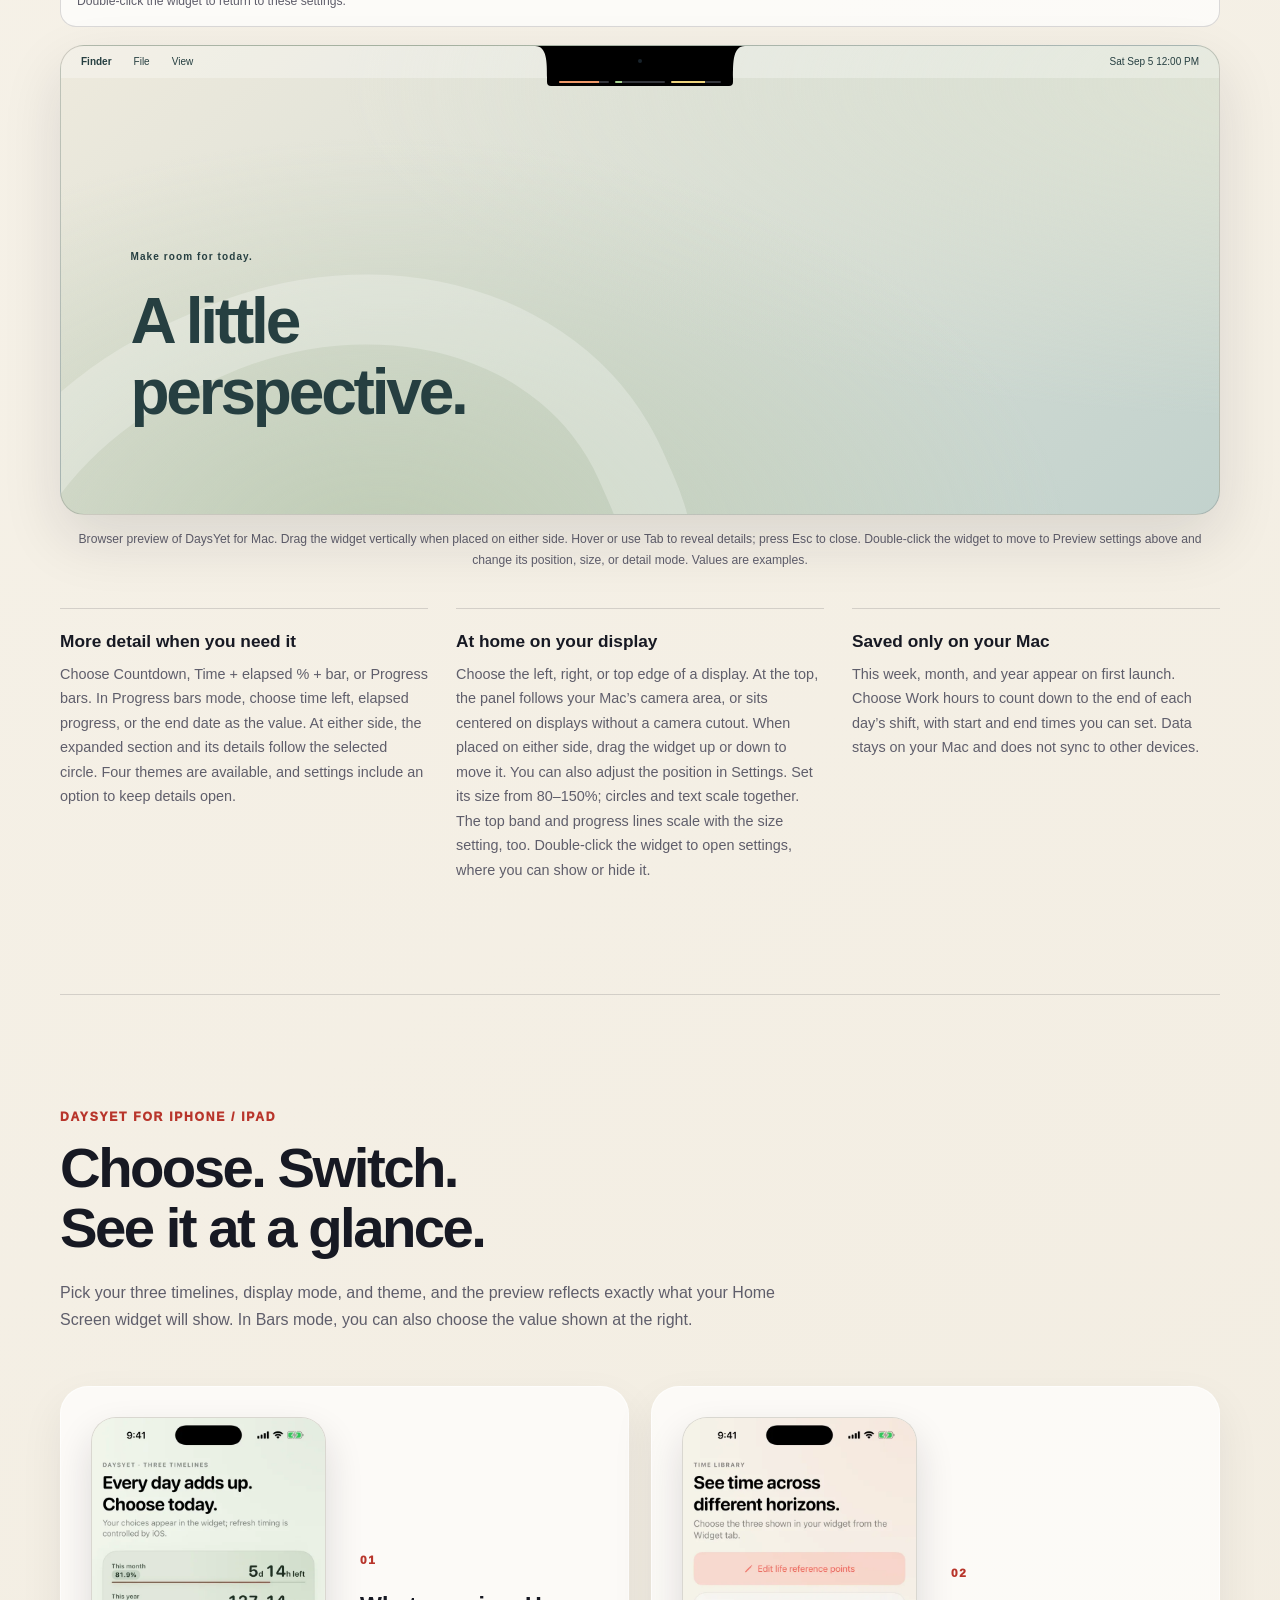
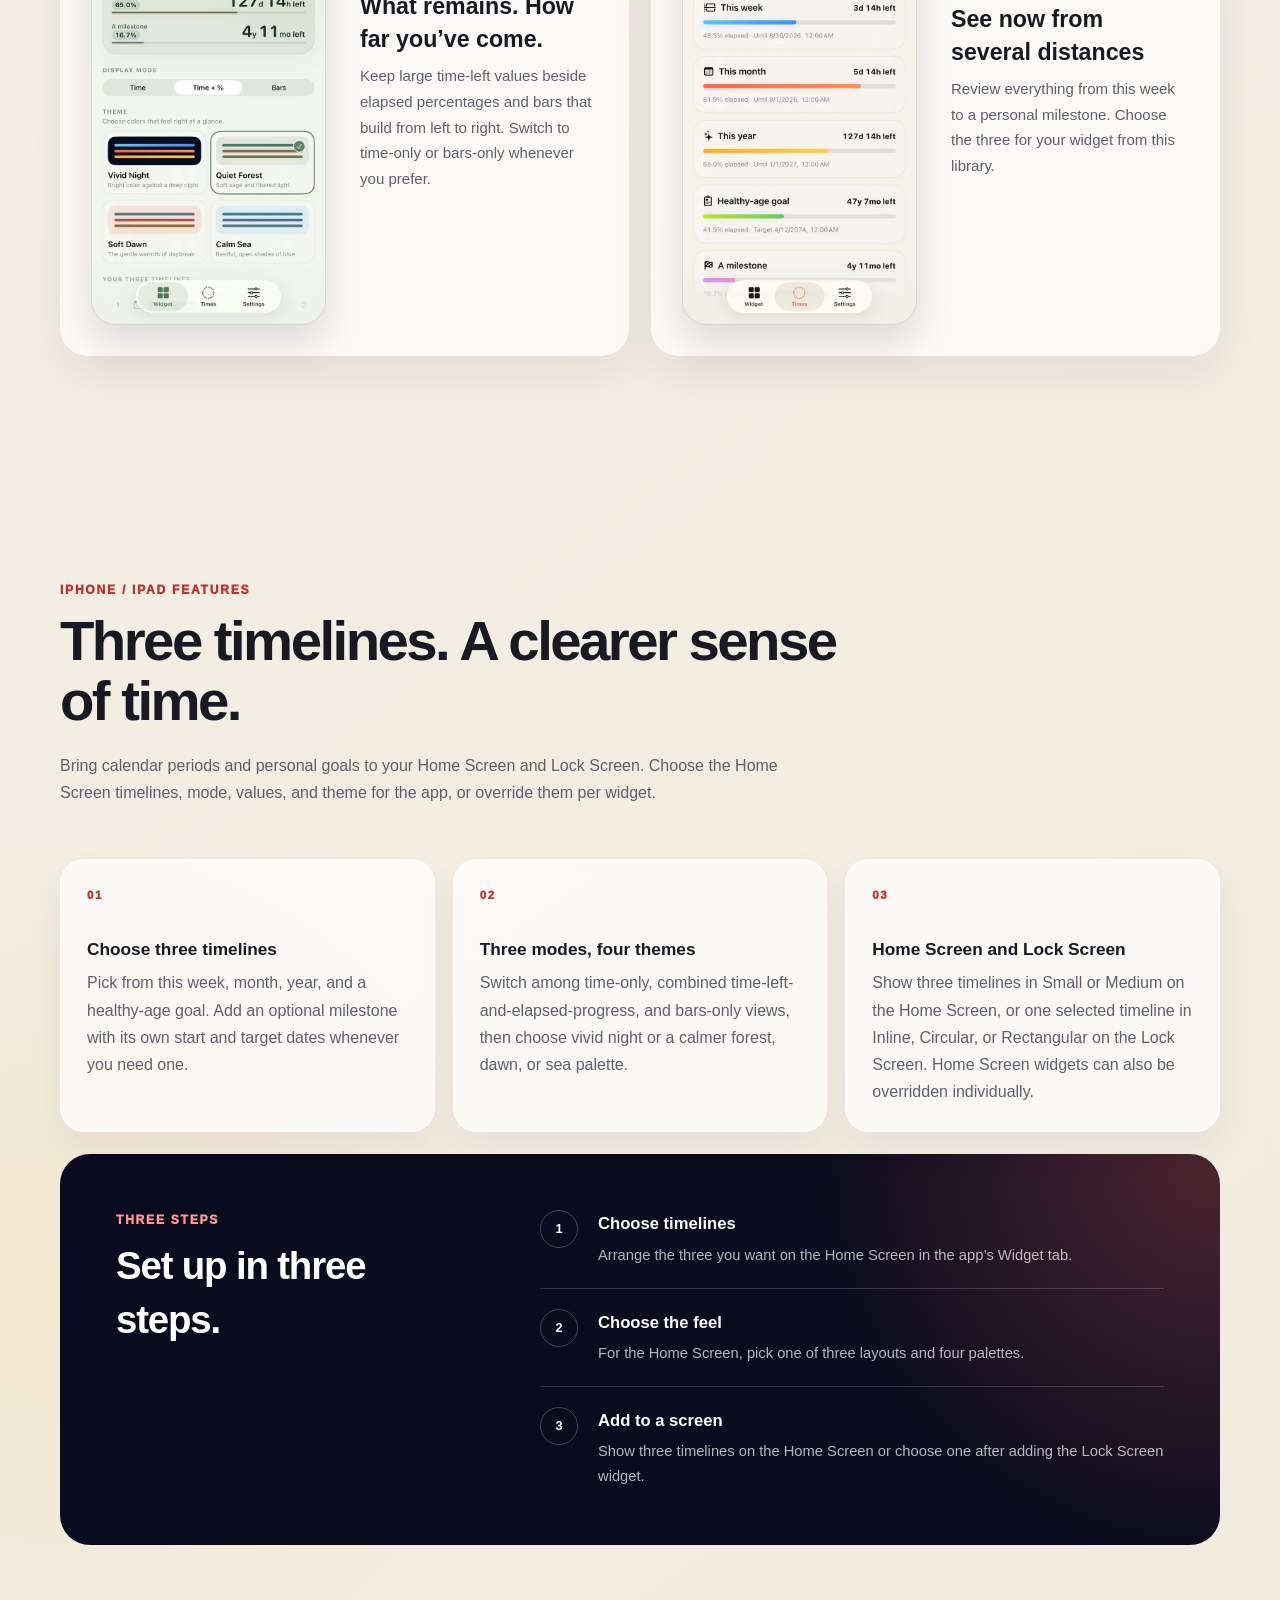
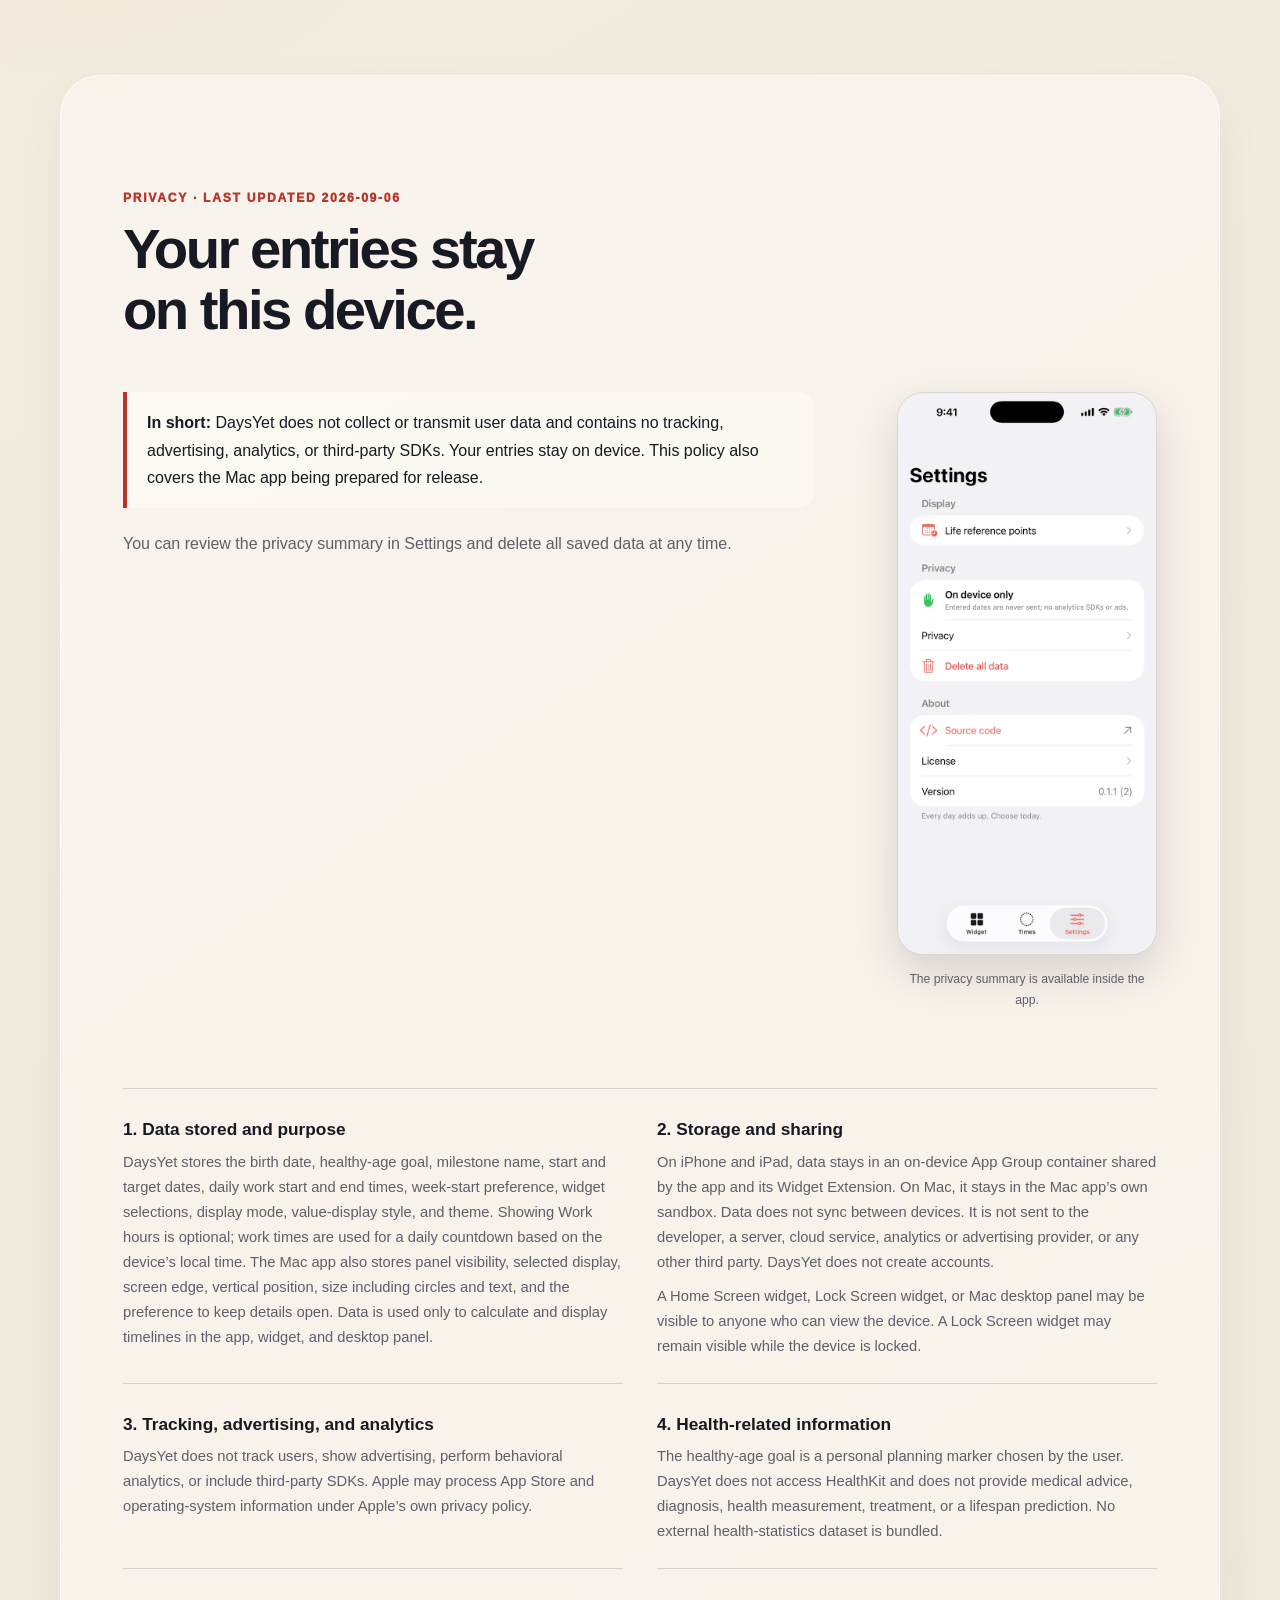
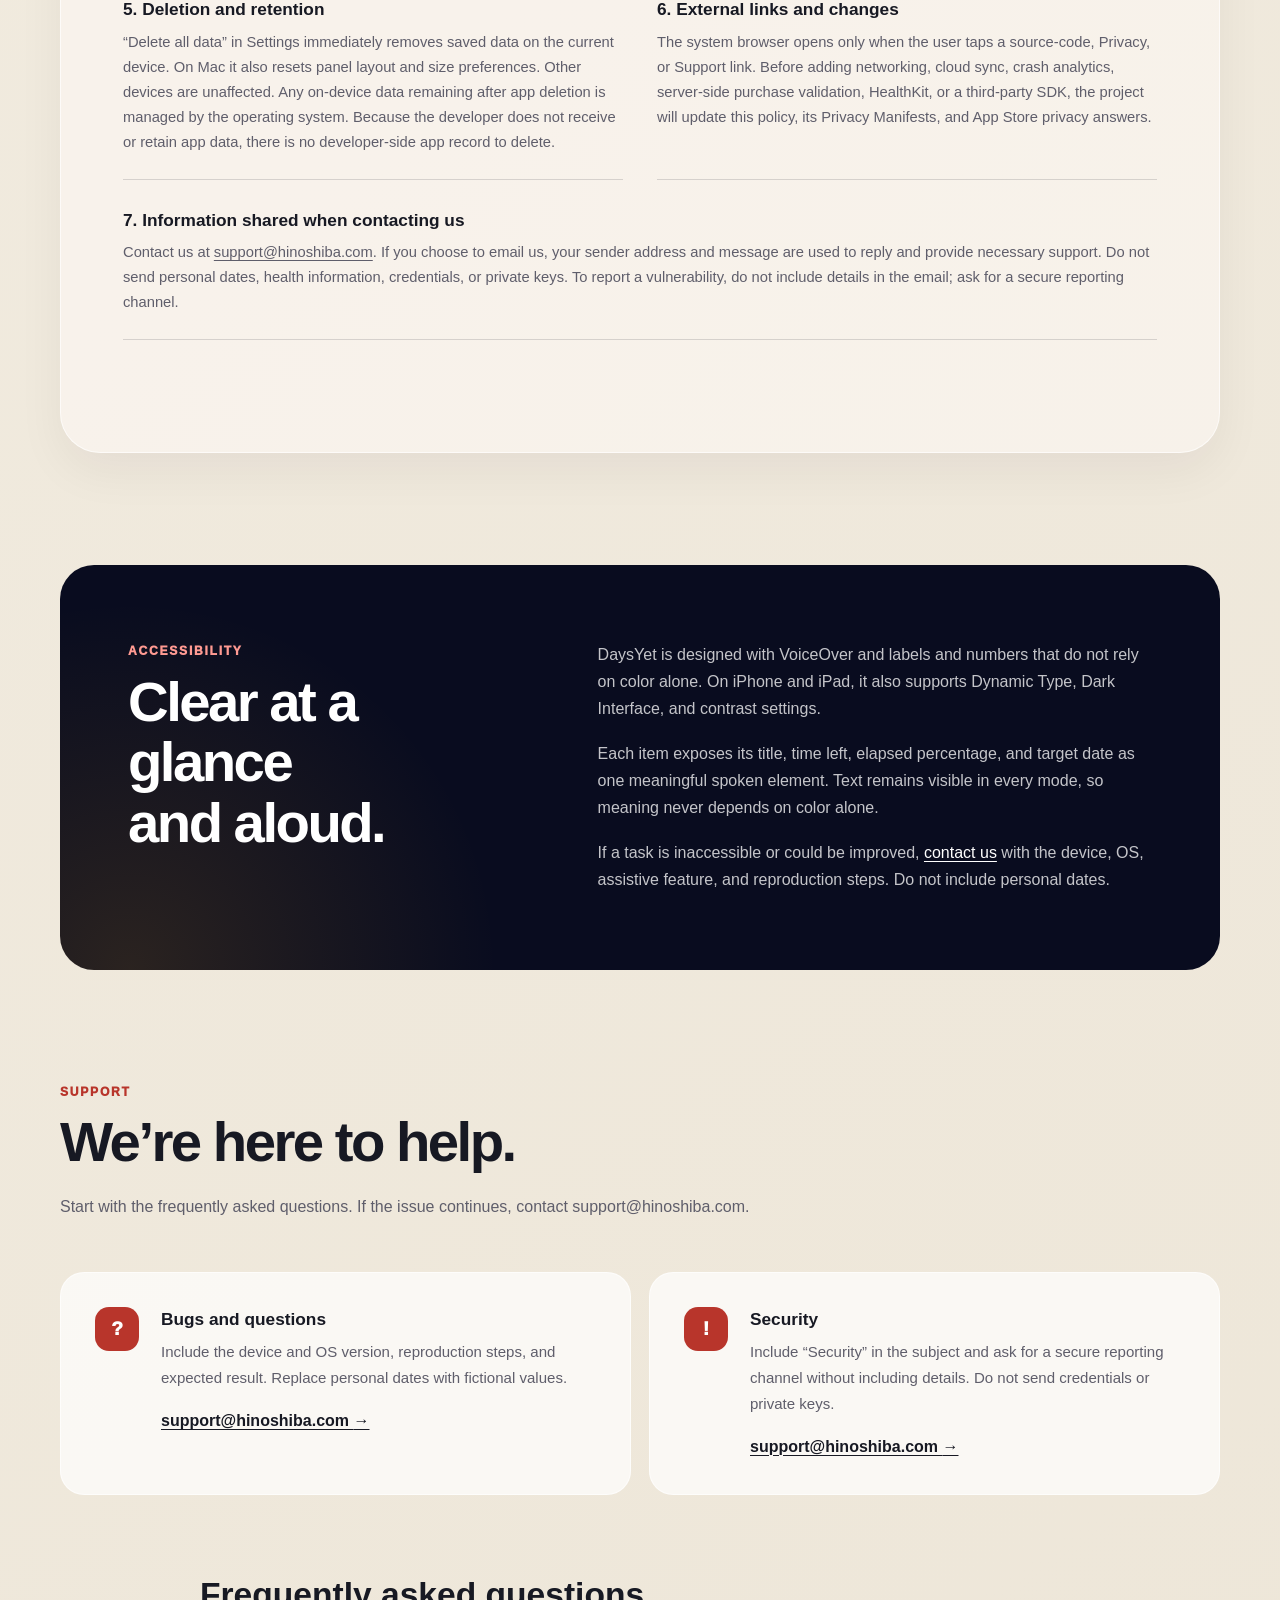
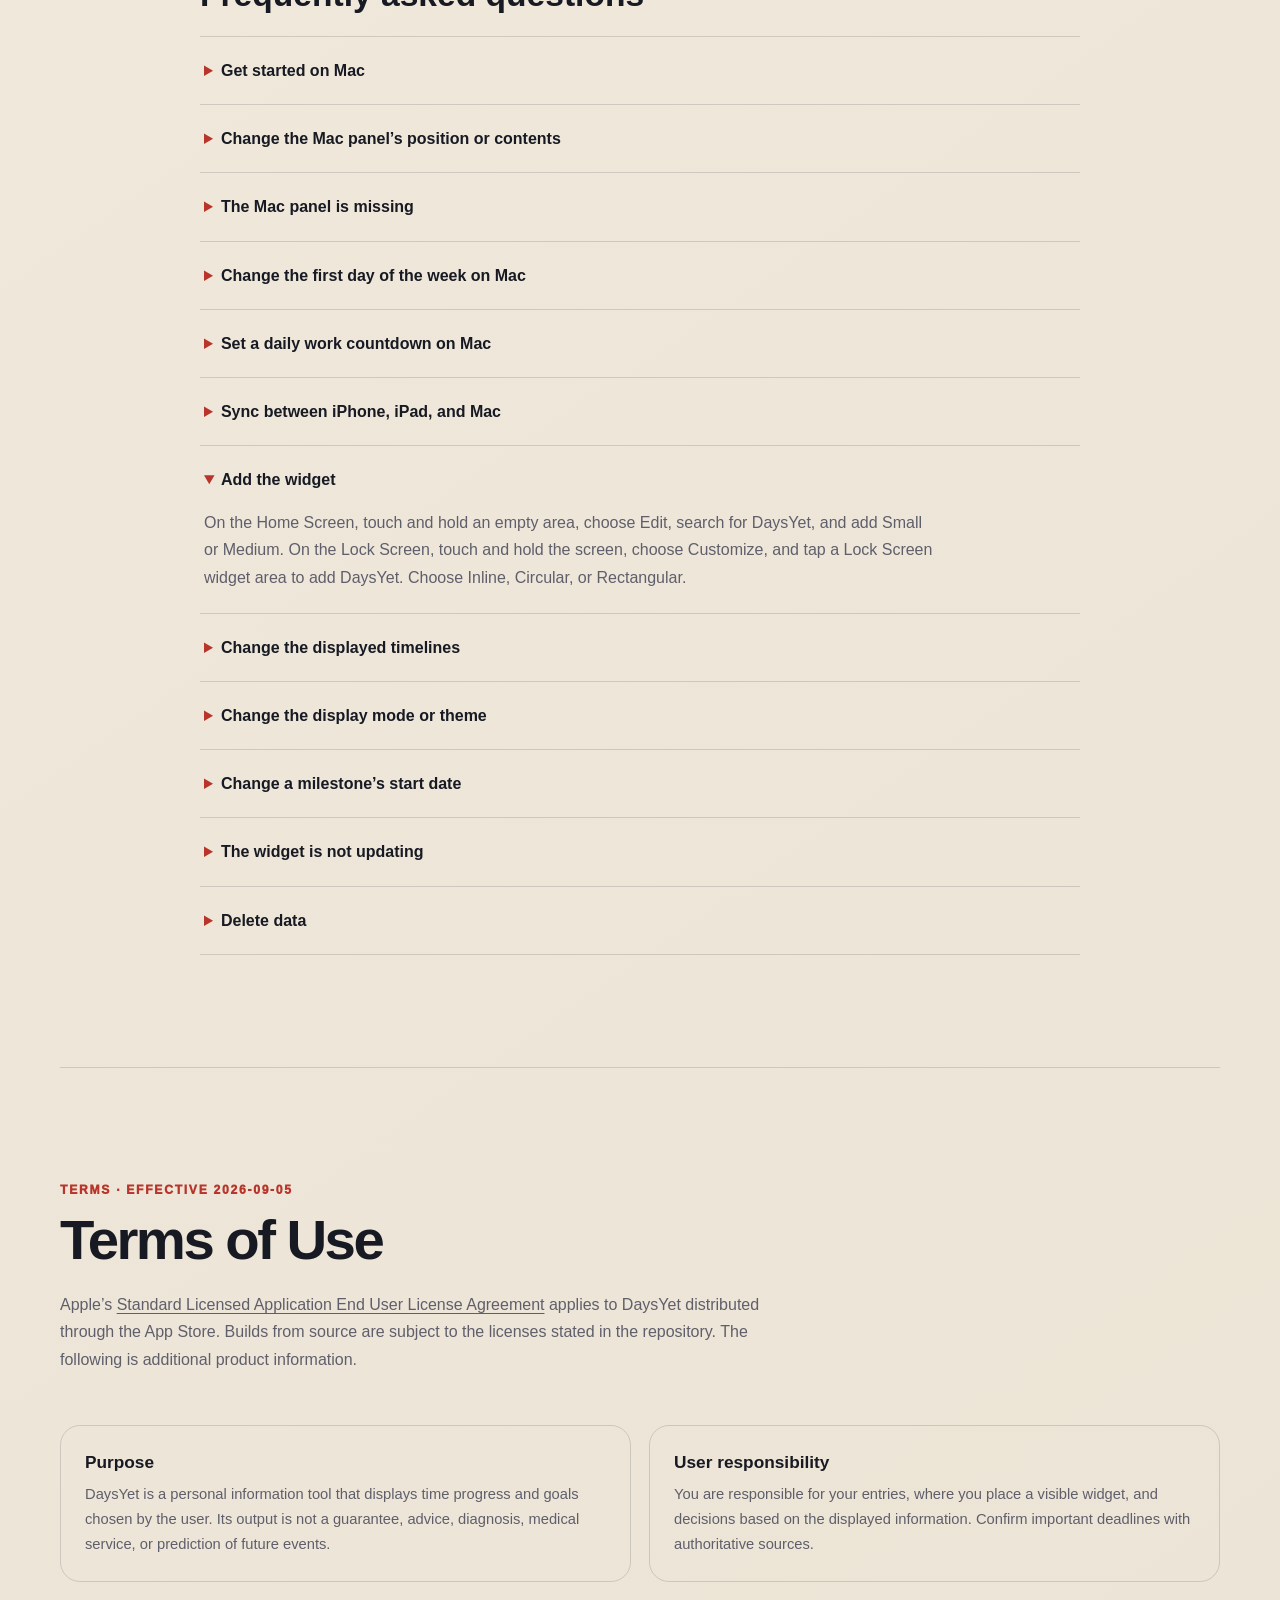
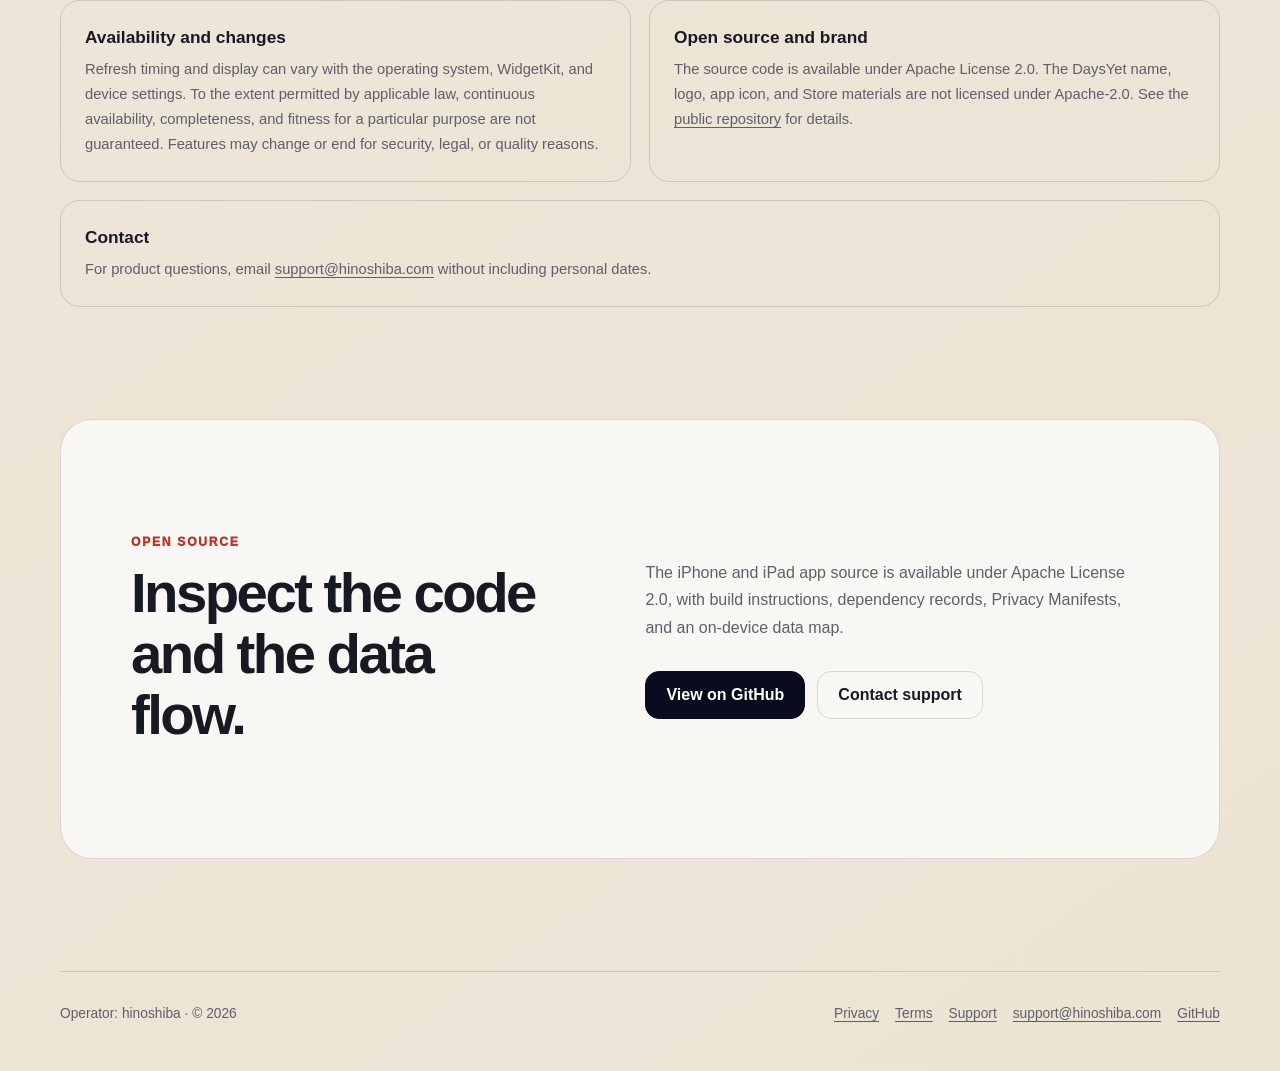
==== commit a61d4491: "Publish Mac preview and move release preparation to local Xcode Add the Japanese and English Mac int" ====
--- a/http_dist/en/index.html
+++ b/http_dist/en/index.html
@@ -6,12 +6,12 @@
   <meta name="apple-itunes-app" content="app-id=6802000765">
   <meta name="theme-color" content="#f7f3ea" media="(prefers-color-scheme: light)">
   <meta name="theme-color" content="#0c0e18" media="(prefers-color-scheme: dark)">
-  <title>DaysYet — Three timelines, one glance</title>
-  <meta name="description" content="See three timelines with time left, elapsed percentage, and progress on the Home Screen, or keep one selected timeline in an Inline, Circular, or Rectangular Lock Screen widget for iPhone and iPad.">
+  <title>DaysYet — Life’s tokens. Make them count.</title>
+  <meta name="description" content="Make life’s tokens count. See time left and elapsed progress with iPhone and iPad widgets and a Mac desktop panel. The Mac app is being prepared for the Mac App Store, for macOS 14 or later.">
   <meta property="og:type" content="website">
   <meta property="og:site_name" content="DaysYet">
-  <meta property="og:title" content="DaysYet — Three timelines, one glance">
-  <meta property="og:description" content="Three timelines on your Home Screen, one on your Lock Screen. Keep meaningful time and progress at a glance on iPhone and iPad.">
+  <meta property="og:title" content="DaysYet — Life’s tokens. Make them count.">
+  <meta property="og:description" content="Life’s tokens. Make them count. Keep time left and elapsed progress in view on iPhone, iPad, and Mac. The Mac app is being prepared for the Mac App Store.">
   <meta property="og:url" content="https://daysyet.hinoshiba.com/en/">
   <meta property="og:image" content="https://daysyet.hinoshiba.com/assets/screenshots/en/02-widget-target-date.webp">
   <meta property="og:image:width" content="660">
@@ -20,8 +20,8 @@
   <meta property="og:locale" content="en_US">
   <meta property="og:locale:alternate" content="ja_JP">
   <meta name="twitter:card" content="summary">
-  <meta name="twitter:title" content="DaysYet — Three timelines, one glance">
-  <meta name="twitter:description" content="Three timelines on your Home Screen, one on your Lock Screen. Keep meaningful time and progress at a glance.">
+  <meta name="twitter:title" content="DaysYet — Life’s tokens. Make them count.">
+  <meta name="twitter:description" content="Life’s tokens. Make them count. Keep time left and elapsed progress in view on iPhone, iPad, and Mac. The Mac app is being prepared for the Mac App Store.">
   <meta name="twitter:image" content="https://daysyet.hinoshiba.com/assets/screenshots/en/02-widget-target-date.webp">
   <meta name="twitter:image:alt" content="DaysYet Widget screen showing time left, elapsed percentage, and left-to-right progress bars together">
   <link rel="canonical" href="https://daysyet.hinoshiba.com/en/">
@@ -36,43 +36,10 @@
 <body>
   <a class="skip-link" href="#main">Skip to content</a>
   <div class="shell">
-    <header class="site-header">
+    <header class="site-header" data-menu-open="false">
       <a class="wordmark" href="#top" aria-label="DaysYet home">DAYSYET</a>
-      <nav aria-label="Main navigation">
-        <a href="#features">Features</a>
-        <a href="#privacy">Privacy</a>
-        <a href="#support">Support</a>
-        <a class="lang" lang="ja" hreflang="ja" href="../" data-language-base="../">日本語</a>
-      </nav>
-    </header>
-
-    <main id="main">
-      <section class="hero" id="top" aria-labelledby="hero-title">
-        <div class="hero-copy">
-          <div class="eyebrow">Three timelines · One glance</div>
-          <h1 id="hero-title">Every day<br>adds up.</h1>
-          <p class="lead">Week, month, year, and personal goals. Keep three on your Home Screen with time left and elapsed progress at a glance. Put one selected timeline on your Lock Screen.</p>
-          <div class="actions">
-            <a class="button" href="https://apps.apple.com/us/app/daysyet-time-left-widget/id6802000765">View on the App Store</a>
-            <a class="button secondary" href="#examples">See it in action</a>
-          </div>
-          <ul class="hero-facts" aria-label="DaysYet highlights">
-            <li>iPhone / iPad</li>
-            <li>3 modes / 4 themes</li>
-            <li>English / 日本語</li>
-            <li>On-device data only</li>
-          </ul>
-        </div>
-        <figure class="hero-figure">
-          <div class="screen-frame hero-screen">
-            <img src="../assets/screenshots/en/01-widget-time-left.webp" width="660" height="1434" fetchpriority="high" alt="DaysYet Widget screen showing time left and three left-to-right progress bars for This month, This year, and A milestone.">
-          </div>
-          <figcaption><span aria-hidden="true"></span>Preview your three timelines as you choose them</figcaption>
-        </figure>
-      </section>
-
-      <nav class="section-nav" aria-label="On this page">
-        <span>What you will find here</span>
+      <nav id="site-navigation" class="site-navigation" aria-label="Main navigation">
+        <a href="#mac">Mac</a>
         <a href="#examples">Screens</a>
         <a href="#features">Features and setup</a>
         <a href="#privacy">Privacy</a>
@@ -80,10 +47,80 @@
         <a href="#support">Support</a>
         <a href="#terms">Terms</a>
       </nav>
+      <div class="header-actions">
+        <a class="lang" lang="ja" hreflang="ja" href="../" data-language-base="../">日本語</a>
+        <button class="nav-toggle" type="button" aria-controls="site-navigation" aria-expanded="false"><span>Menu</span><svg viewBox="0 0 12 12" width="12" height="12" aria-hidden="true" focusable="false"><path d="m3 4.5 3 3 3-3" fill="none" stroke="currentColor" stroke-width="1.5" stroke-linecap="round" stroke-linejoin="round"/></svg></button>
+      </div>
+    </header>
+
+    <main id="main">
+      <section class="hero" id="top" aria-labelledby="hero-title">
+        <div class="hero-copy">
+          <div class="eyebrow">Your time · Your tokens</div>
+          <h1 id="hero-title" class="token-headline">Life’s tokens.<br>Make them count.</h1>
+          <p class="lead">With iPhone and iPad widgets and a panel at the edge of your Mac display, see time left and elapsed progress for your week, month, year, and personal goals. Make room for what matters.</p>
+          <div class="actions">
+            <a class="button" href="https://apps.apple.com/us/app/daysyet-time-left-widget/id6802000765">App Store for iPhone / iPad</a>
+            <a class="button secondary" href="#mac">Explore the Mac app</a>
+          </div>
+          <ul class="hero-facts" aria-label="DaysYet highlights">
+            <li>iPhone / iPad / Mac preview</li>
+            <li>3 modes / 4 themes</li>
+            <li>English / 日本語</li>
+            <li>On-device data only</li>
+          </ul>
+        </div>
+        <figure class="hero-figure">
+          <div class="screen-frame hero-screen">
+            <img src="../assets/screenshots/en/01-widget-time-left.webp" width="660" height="1434" fetchpriority="high" alt="DaysYet Widget screen showing time left and three left-to-right progress bars for This month, This year, and A milestone.">
+          </div>
+          <figcaption><span aria-hidden="true"></span>Preview your three timelines as you choose them</figcaption>
+        </figure>
+      </section>
+
+      <section id="mac" class="mac-section" aria-labelledby="mac-title">
+        <div class="mac-heading">
+          <div class="section-heading">
+            <div class="eyebrow">DaysYet for Mac</div>
+            <h2 id="mac-title">A little sense of time.<br>Right beside your work.</h2>
+            <p class="section-lead">A slim black panel flows into the edge of your screen. Circular meters with percentages at their centers sit at either side; three thin bars beneath the camera keep progress in view at the top. Hover over a timeline to reveal a compact detail view. At either side, the expanded section and its details move to align with the selected circle.</p>
+          </div>
+          <div class="mac-availability"><span class="platform-tag">macOS 14 or later</span><p>The Mac app is being prepared for the Mac App Store. Try its position and display options in the interactive preview below.</p><a class="button secondary" href="#mac-preview-settings">Try the preview <span aria-hidden="true">↓</span></a></div>
+        </div>
+        <figure class="mac-preview">
+          <div class="mac-preview-settings" id="mac-preview-settings" data-mac-settings role="region" aria-labelledby="mac-preview-settings-title">
+            <h3 id="mac-preview-settings-title">Preview settings</h3>
+            <div class="mac-position-controls" role="group" aria-label="Mac preview settings"><span>Position</span><button type="button" data-mac-position="left" aria-pressed="false">Left</button><button type="button" data-mac-position="top" aria-pressed="true">Top</button><button type="button" data-mac-position="right" aria-pressed="false">Right</button><span class="mac-size-control"><label for="mac-preview-size">Size</label><input id="mac-preview-size" data-mac-size type="range" min="80" max="150" step="5" value="100" aria-valuetext="100%"><output for="mac-preview-size" data-mac-size-output>100%</output></span><span class="mac-select-control"><label for="mac-preview-mode">Detail mode</label><select id="mac-preview-mode" data-mac-mode><option value="countdown">Countdown</option><option value="countdownWithPercentage" selected>Time + elapsed % + bar</option><option value="progressBars">Progress bars</option></select></span><span class="mac-select-control mac-value-control" data-mac-value-control hidden><label for="mac-preview-value">Value</label><select id="mac-preview-value" data-mac-value-style><option value="remaining">Time left</option><option value="percentage">Elapsed progress</option><option value="targetDate">End date</option></select></span><span class="mac-keep-control"><input id="mac-preview-keep" data-mac-keep type="checkbox"><label for="mac-preview-keep">Keep details open</label></span></div>
+            <p data-mac-settings-status data-settings-message="Preview settings are open. Change the position, size, or details here." role="status">Double-click the widget to return to these settings.</p>
+          </div>
+          <div class="mac-desktop" data-mac-desktop data-position="top" role="group" aria-label="Interactive illustration of the Mac app">
+            <div class="mac-menubar" aria-hidden="true"><span><b>Finder</b><span class="mac-menu-item">File</span><span class="mac-menu-item">View</span></span><span>Sat Sep 5 12:00 PM</span></div>
+            <div class="mac-camera" aria-hidden="true"></div>
+            <div class="mac-desktop-copy" aria-hidden="true"><span>Make room for today.</span><p>A little<br> perspective.</p></div>
+            <div class="mac-notch" data-mac-preview data-position="top" data-expanded="false" data-mode="countdownWithPercentage">
+              <button class="mac-camera-trigger" data-mac-camera-trigger type="button" aria-label="Open preview settings" aria-describedby="mac-preview-description" aria-controls="mac-preview-settings" data-active="false"></button>
+              <svg class="mac-surface" data-mac-surface viewBox="0 0 280 106" preserveAspectRatio="none" aria-hidden="true"><path data-mac-contour d="M35 0 H245 C233 0 233 16 233 32 V36 Q233 40 229 40 H51 Q47 40 47 36 V32 C47 16 47 0 35 0 Z"/></svg>
+              <div class="mac-detail" id="mac-preview-detail" data-mac-detail aria-hidden="true"><div class="mac-detail-content" data-mac-detail-content data-changing="false"><div class="mac-detail-header"><span class="mac-detail-name" data-mac-name>This week</span><span class="mac-detail-percentage" data-mac-percentage>79%</span></div><span class="mac-countdown" data-mac-countdown><span data-mac-days>1</span><small>d</small><span data-mac-hours>12</span><small>h</small></span><span class="mac-selected-value" data-mac-value hidden></span><div class="mac-detail-progress" data-mac-progress role="progressbar" aria-label="Elapsed progress" aria-valuemin="0" aria-valuemax="100" aria-valuenow="79"><span></span></div></div></div>
+              <div class="mac-rail" data-mac-rail>
+                <button class="mac-metric" type="button" data-mac-metric="0" data-percentage="79" data-target="Sep 7, 2026" data-name="This week" data-days="1" data-hours="12" data-color="#ef9868" style="--metric-color: #ef9868; --progress: 79%" aria-label="This week, 79% elapsed, 1 day 12 hours left, Open preview settings" aria-describedby="mac-preview-description" aria-controls="mac-preview-settings" data-active="false"><span class="mac-top-progress" aria-hidden="true"></span><span class="mac-ring" aria-hidden="true"><strong class="mac-ring-value">79<small>%</small></strong></span></button>
+                <button class="mac-metric" type="button" data-mac-metric="1" data-percentage="15" data-target="Oct 1, 2026" data-name="This month" data-days="25" data-hours="12" data-color="#a6d391" style="--metric-color: #a6d391; --progress: 15%" aria-label="This month, 15% elapsed, 25 days 12 hours left, Open preview settings" aria-describedby="mac-preview-description" aria-controls="mac-preview-settings" data-active="false"><span class="mac-top-progress" aria-hidden="true"></span><span class="mac-ring" aria-hidden="true"><strong class="mac-ring-value">15<small>%</small></strong></span></button>
+                <button class="mac-metric" type="button" data-mac-metric="2" data-percentage="68" data-target="Jan 1, 2027" data-name="This year" data-days="117" data-hours="12" data-color="#eed47d" style="--metric-color: #eed47d; --progress: 68%" aria-label="This year, 68% elapsed, 117 days 12 hours left, Open preview settings" aria-describedby="mac-preview-description" aria-controls="mac-preview-settings" data-active="false"><span class="mac-top-progress" aria-hidden="true"></span><span class="mac-ring" aria-hidden="true"><strong class="mac-ring-value">68<small>%</small></strong></span></button>
+              </div>
+            </div>
+          </div>
+          <p id="mac-preview-description" class="visually-hidden">Sample values: this week 79%, this month 15%, this year 68%. Select a timeline to reveal details in your chosen mode within the same black surface.</p>
+          <figcaption>Browser preview of DaysYet for Mac. Drag the widget vertically when placed on either side. Hover or use Tab to reveal details; press Esc to close. Double-click the widget to move to Preview settings above and change its position, size, or detail mode. Values are examples.</figcaption>
+        </figure>
+        <div class="mac-benefits">
+          <article><h3>More detail when you need it</h3><p>Choose Countdown, Time + elapsed % + bar, or Progress bars. In Progress bars mode, choose time left, elapsed progress, or the end date as the value. At either side, the expanded section and its details follow the selected circle. Four themes are available, and settings include an option to keep details open.</p></article>
+          <article><h3>At home on your display</h3><p>Choose the left, right, or top edge of a display. At the top, the panel follows your Mac’s camera area, or sits centered on displays without a camera cutout. When placed on either side, drag the widget up or down to move it. You can also adjust the position in Settings. Set its size from 80–150%; circles and text scale together. The top band and progress lines scale with the size setting, too. Double-click the widget to open settings, where you can show or hide it.</p></article>
+          <article><h3>Saved only on your Mac</h3><p>This week, month, and year appear on first launch. Choose Work hours to count down to the end of each day’s shift, with start and end times you can set. Data stays on your Mac and does not sync to other devices.</p></article>
+        </div>
+      </section>
 
       <section id="examples" aria-labelledby="examples-title">
         <div class="section-heading">
-          <div class="eyebrow">See it in action</div>
+          <div class="eyebrow">DaysYet for iPhone / iPad</div>
           <h2 id="examples-title">Choose. Switch.<br>See it at a glance.</h2>
           <p class="section-lead">Pick your three timelines, display mode, and theme, and the preview reflects exactly what your Home Screen widget will show. In Bars mode, you can also choose the value shown at the right.</p>
         </div>
@@ -111,7 +148,7 @@
 
       <section id="features" aria-labelledby="features-title">
         <div class="section-heading">
-          <div class="eyebrow">Features</div>
+          <div class="eyebrow">iPhone / iPad features</div>
           <h2 id="features-title">Three timelines. A clearer sense of time.</h2>
           <p class="section-lead">Bring calendar periods and personal goals to your Home Screen and Lock Screen. Choose the Home Screen timelines, mode, values, and theme for the app, or override them per widget.</p>
         </div>
@@ -132,12 +169,12 @@
 
       <section id="privacy" class="policy-section" aria-labelledby="privacy-title">
         <div class="section-heading">
-          <div class="eyebrow">Privacy · Last updated 2026-08-26</div>
+          <div class="eyebrow">Privacy · Last updated 2026-09-06</div>
           <h2 id="privacy-title">Your entries stay<br>on this device.</h2>
         </div>
         <div class="privacy-intro">
           <div>
-            <p class="notice"><strong>In short:</strong> DaysYet does not collect or transmit user data and contains no tracking, advertising, analytics, or third-party SDKs. Your entries stay on device.</p>
+            <p class="notice"><strong>In short:</strong> DaysYet does not collect or transmit user data and contains no tracking, advertising, analytics, or third-party SDKs. Your entries stay on device. This policy also covers the Mac app being prepared for release.</p>
             <p class="section-lead">You can review the privacy summary in Settings and delete all saved data at any time.</p>
           </div>
           <figure class="privacy-figure">
@@ -148,11 +185,11 @@
           </figure>
         </div>
         <div class="policy-grid">
-          <article><h3>1. Data stored and purpose</h3><p>DaysYet stores the birth date, healthy-age goal, milestone name, start and target dates, widget selections, display mode, value-display style, and theme. The data is used only to calculate and display timelines in the app and widget.</p></article>
-          <article><h3>2. Storage and sharing</h3><p>The data stays in the on-device App Group container shared by the DaysYet app and its Widget Extension. It is not sent to the developer, a server, cloud service, analytics or advertising provider, or any other third party. DaysYet does not create accounts.</p><p>A Home Screen or Lock Screen widget may be visible to anyone who can view the device. A Lock Screen widget may remain visible while the device is locked.</p></article>
+          <article><h3>1. Data stored and purpose</h3><p>DaysYet stores the birth date, healthy-age goal, milestone name, start and target dates, daily work start and end times, week-start preference, widget selections, display mode, value-display style, and theme. Showing Work hours is optional; work times are used for a daily countdown based on the device’s local time. The Mac app also stores panel visibility, selected display, screen edge, vertical position, size including circles and text, and the preference to keep details open. Data is used only to calculate and display timelines in the app, widget, and desktop panel.</p></article>
+          <article><h3>2. Storage and sharing</h3><p>On iPhone and iPad, data stays in an on-device App Group container shared by the app and its Widget Extension. On Mac, it stays in the Mac app’s own sandbox. Data does not sync between devices. It is not sent to the developer, a server, cloud service, analytics or advertising provider, or any other third party. DaysYet does not create accounts.</p><p>A Home Screen widget, Lock Screen widget, or Mac desktop panel may be visible to anyone who can view the device. A Lock Screen widget may remain visible while the device is locked.</p></article>
           <article><h3>3. Tracking, advertising, and analytics</h3><p>DaysYet does not track users, show advertising, perform behavioral analytics, or include third-party SDKs. Apple may process App Store and operating-system information under Apple’s own privacy policy.</p></article>
           <article><h3>4. Health-related information</h3><p>The healthy-age goal is a personal planning marker chosen by the user. DaysYet does not access HealthKit and does not provide medical advice, diagnosis, health measurement, treatment, or a lifespan prediction. No external health-statistics dataset is bundled.</p></article>
-          <article><h3>5. Deletion and retention</h3><p>Users can immediately remove saved data with “Delete all data” in Settings. App Group data after app deletion is managed by the operating system. Because the developer does not receive or retain user data from the app, there is no developer-side app record to delete.</p></article>
+          <article><h3>5. Deletion and retention</h3><p>“Delete all data” in Settings immediately removes saved data on the current device. On Mac it also resets panel layout and size preferences. Other devices are unaffected. Any on-device data remaining after app deletion is managed by the operating system. Because the developer does not receive or retain app data, there is no developer-side app record to delete.</p></article>
           <article><h3>6. External links and changes</h3><p>The system browser opens only when the user taps a source-code, Privacy, or Support link. Before adding networking, cloud sync, crash analytics, server-side purchase validation, HealthKit, or a third-party SDK, the project will update this policy, its Privacy Manifests, and App Store privacy answers.</p></article>
           <article class="wide"><h3>7. Information shared when contacting us</h3><p>Contact us at <a href="mailto:support@hinoshiba.com">support@hinoshiba.com</a>. If you choose to email us, your sender address and message are used to reply and provide necessary support. Do not send personal dates, health information, credentials, or private keys. To report a vulnerability, do not include details in the email; ask for a secure reporting channel.</p></article>
         </div>
@@ -161,7 +198,7 @@
       <section id="accessibility" class="band-section" aria-labelledby="accessibility-title">
         <div><div class="eyebrow">Accessibility</div><h2 id="accessibility-title">Clear at a glance<br>and aloud.</h2></div>
         <div class="band-copy">
-          <p>DaysYet is designed with VoiceOver, Dynamic Type, Dark Interface, contrast settings, and labels that do not rely on color alone.</p>
+          <p>DaysYet is designed with VoiceOver and labels and numbers that do not rely on color alone. On iPhone and iPad, it also supports Dynamic Type, Dark Interface, and contrast settings.</p>
           <p>Each item exposes its title, time left, elapsed percentage, and target date as one meaningful spoken element. Text remains visible in every mode, so meaning never depends on color alone.</p>
           <p>If a task is inaccessible or could be improved, <a href="#support">contact us</a> with the device, OS, assistive feature, and reproduction steps. Do not include personal dates.</p>
         </div>
@@ -179,20 +216,26 @@
         </div>
         <div class="faq">
           <h3>Frequently asked questions</h3>
+          <details><summary>Get started on Mac</summary><p>The Mac app supports macOS 14 or later and is being prepared for the Mac App Store. Try the <a href="#mac-preview-settings">interactive preview on this page</a> before release. In the Mac app, launching DaysYet shows this week, month, and year at the right edge of your display. The panel stays active when you close settings. Double-click the widget to open settings. There is no widget to add from the macOS widget gallery.</p></details>
+          <details><summary>Change the Mac panel’s position or contents</summary><p>Double-click the widget to open settings. Choose three timelines, the detail mode, the value in Progress bars mode (time left, elapsed progress, or end date), theme, display, left/right/top placement, vertical position for side placement, and size (80–150%, default 100%). Circles and text scale together. Hover over a timeline to open details. At either side, the expanded section and its details move up or down to align with the selected circle. At the top, hover over the bars or just above them to switch timelines. Higher in the camera area, hovering opens the current timeline. Both the band and line thickness follow the size setting. Double-click the widget to open settings, including the option to keep details open. Move the pointer away to close details. If Keep details open is enabled, turn it off in settings to close them. Settings include visibility and Quit controls. If the widget is hidden, open DaysYet again to access settings and show it.</p></details>
+          <details><summary>The Mac panel is missing</summary><p>Open DaysYet again to access settings and enable the panel. Review the selected display and position in settings. If the problem continues, contact support with your Mac and macOS version, connected displays, and reproduction steps.</p></details>
+          <details><summary>Change the first day of the week on Mac</summary><p>In the upcoming Mac app, open Settings → Timelines → Week starts on. The default follows your device’s calendar setting and shows the weekday currently in use. You can choose any weekday instead, measuring This week from local midnight on that day to local midnight on the same day the following week. The choice updates time left, elapsed progress, and the end date in the Mac app.</p></details>
+          <details><summary>Set a daily work countdown on Mac</summary><p>In the upcoming Mac app, set your start and end times, then choose Work hours as a displayed timeline. The default is 9:00 AM–6:00 PM, repeating every day in the device’s local time. For daytime shifts, it indicates when work has not started, shows time left during work, and marks work as finished afterward. Overnight shifts such as 10:00 PM–6:00 AM are supported; matching start and end times mean a 24-hour shift. Work times stay on the device and do not sync elsewhere.</p></details>
+          <details><summary>Sync between iPhone, iPad, and Mac</summary><p>There is no device sync. Set up timelines and personal goals separately on each device. Deleting data affects only the device where you perform the action.</p></details>
           <details open><summary>Add the widget</summary><p>On the Home Screen, touch and hold an empty area, choose Edit, search for DaysYet, and add Small or Medium. On the Lock Screen, touch and hold the screen, choose Customize, and tap a Lock Screen widget area to add DaysYet. Choose Inline, Circular, or Rectangular.</p></details>
           <details><summary>Change the displayed timelines</summary><p>Select three timelines on the app’s Widget tab for the Home Screen. To override one Home Screen widget, touch and hold it, choose Edit Widget, disable “Use the three selected in the app,” and select its timelines. To choose the one timeline shown on the Lock Screen, tap the widget while customizing the Lock Screen.</p></details>
           <details><summary>Change the display mode or theme</summary><p>For the Home Screen, use the app’s Widget tab to choose Time, Time + %, or Bars and select one of four themes. Time + % shows time left, elapsed percentage, and a progress bar that fills from left to right in every row. To give one widget a different display or color, open Edit Widget from the Home Screen and override the app setting.</p></details>
           <details><summary>Change a milestone’s start date</summary><p>Open Edit life reference points from the Times tab, then set the milestone’s start and target dates. Progress starts at 0% on the start date and reaches 100% at the target.</p></details>
           <details><summary>The widget is not updating</summary><p>Open DaysYet once and save the settings again, then confirm the widget remains on the Home Screen or Lock Screen. The operating system schedules widget refreshes, so values do not update every second. If the problem continues, email <a href="mailto:support@hinoshiba.com?subject=DaysYet%20Support">support@hinoshiba.com</a> with the device, OS, and app version.</p></details>
-          <details><summary>Delete data</summary><p>Choose “Delete all data” from the Settings tab. Data entered in DaysYet is not stored on a developer server.</p></details>
+          <details><summary>Delete data</summary><p>Choose “Delete all data” from the Settings tab on iPhone or iPad, or from settings opened by double-clicking the Mac widget. On Mac, panel layout and size preferences also return to their defaults. Other devices are unaffected. Data entered in DaysYet is not stored on a developer server.</p></details>
         </div>
       </section>
 
       <section id="terms" class="terms-section" aria-labelledby="terms-title">
         <div class="section-heading">
-          <div class="eyebrow">Terms · Effective 2026-08-16</div>
+          <div class="eyebrow">Terms · Effective 2026-09-05</div>
           <h2 id="terms-title">Terms of Use</h2>
-          <p class="section-lead">Apple’s <a href="https://www.apple.com/legal/internet-services/itunes/dev/stdeula/">Standard Licensed Application End User License Agreement</a> governs use of DaysYet. The following is additional product information and does not replace that agreement.</p>
+          <p class="section-lead">Apple’s <a href="https://www.apple.com/legal/internet-services/itunes/dev/stdeula/">Standard Licensed Application End User License Agreement</a> applies to DaysYet distributed through the App Store. Builds from source are subject to the licenses stated in the repository. The following is additional product information.</p>
         </div>
         <div class="terms-grid">
           <article><h3>Purpose</h3><p>DaysYet is a personal information tool that displays time progress and goals chosen by the user. Its output is not a guarantee, advice, diagnosis, medical service, or prediction of future events.</p></article>
@@ -205,7 +248,7 @@
 
       <section id="source" class="source-section" aria-labelledby="source-title">
         <div><div class="eyebrow">Open source</div><h2 id="source-title">Inspect the code<br>and the data flow.</h2></div>
-        <div><p>The app source is available under Apache License 2.0, with build instructions, dependency records, Privacy Manifests, and an on-device data map.</p><div class="actions"><a class="button" href="https://github.com/hinoshiba/DaysYet">View on GitHub</a><a class="button secondary" href="mailto:support@hinoshiba.com?subject=DaysYet%20Support">Contact support</a></div></div>
+        <div><p>The iPhone and iPad app source is available under Apache License 2.0, with build instructions, dependency records, Privacy Manifests, and an on-device data map.</p><div class="actions"><a class="button" href="https://github.com/hinoshiba/DaysYet">View on GitHub</a><a class="button secondary" href="mailto:support@hinoshiba.com?subject=DaysYet%20Support">Contact support</a></div></div>
       </section>
     </main>
 
@@ -216,10 +259,440 @@
   </div>
   <script>
     (() => {
+      const header = document.querySelector('.site-header');
+      const toggle = header.querySelector('.nav-toggle');
+      const compact = window.matchMedia('(max-width: 1024px)');
+      const setMenuOpen = (open) => {
+        const isOpen = compact.matches && open;
+        header.dataset.menuOpen = String(isOpen);
+        toggle.setAttribute('aria-expanded', String(isOpen));
+      };
+      toggle.addEventListener('click', () => setMenuOpen(header.dataset.menuOpen !== 'true'));
+      header.addEventListener('click', (event) => {
+        if (event.target.closest('a')) setMenuOpen(false);
+      });
+      document.addEventListener('click', (event) => {
+        if (!header.contains(event.target)) setMenuOpen(false);
+      });
+      document.addEventListener('keydown', (event) => {
+        if (event.key === 'Escape' && header.dataset.menuOpen === 'true') {
+          setMenuOpen(false);
+          toggle.focus();
+          event.preventDefault();
+        }
+      });
+      compact.addEventListener('change', () => setMenuOpen(false));
+      setMenuOpen(false);
+      document.documentElement.classList.add('has-js');
+    })();
+  </script>
+  <script>
+    (() => {
       const languageSwitch = document.querySelector("[data-language-base]");
       const syncLanguageLink = () => languageSwitch.setAttribute("href", `${languageSwitch.dataset.languageBase}${window.location.hash}`);
       window.addEventListener("hashchange", syncLanguageLink);
       syncLanguageLink();
+
+      const preview = document.querySelector('[data-mac-preview]');
+      const desktop = document.querySelector('[data-mac-desktop]');
+      const surface = document.querySelector('[data-mac-surface]');
+      const contour = document.querySelector('[data-mac-contour]');
+      const detail = document.querySelector('[data-mac-detail]');
+      const detailContent = document.querySelector('[data-mac-detail-content]');
+      const sizeControl = document.querySelector('[data-mac-size]');
+      const sizeOutput = document.querySelector('[data-mac-size-output]');
+      const modeControl = document.querySelector('[data-mac-mode]');
+      const valueControl = document.querySelector('[data-mac-value-style]');
+      const valueGroup = document.querySelector('[data-mac-value-control]');
+      const cameraTrigger = document.querySelector('[data-mac-camera-trigger]');
+      const previewRail = document.querySelector('[data-mac-rail]');
+      const previewSettings = document.querySelector('[data-mac-settings]');
+      const settingsStatus = document.querySelector('[data-mac-settings-status]');
+      const keepControl = document.querySelector('[data-mac-keep]');
+      const metricButtons = [...document.querySelectorAll('[data-mac-metric]')];
+      const positionButtons = [...document.querySelectorAll('[data-mac-position]')];
+      const reducedMotion = window.matchMedia('(prefers-reduced-motion: reduce)');
+      let position = 'top';
+      let mode = 'countdownWithPercentage';
+      let valueStyle = 'remaining';
+      let hoverSuppressed = false;
+      let scale = 1;
+      let selected = 0;
+      let cameraPointerIndex = null;
+      let selectionPosition = 0;
+      let selectionFrame = 0;
+      let keepOpen = false;
+      let expanded = false;
+      let hovered = false;
+      let progress = 0;
+      let frame = 0;
+      let showTimer = 0;
+      let hideTimer = 0;
+      let contentTimer = 0;
+      let sidePosition = 0.5;
+      let drag = null;
+      let suppressClickUntil = 0;
+
+      class SideCurve {
+        constructor(start, control1, control2, end) {
+          this.start = start; this.control1 = control1; this.control2 = control2; this.end = end;
+        }
+        split(t) {
+          const mix = (a, b) => a.map((value, index) => value + (b[index] - value) * t);
+          const a = mix(this.start, this.control1), b = mix(this.control1, this.control2), c = mix(this.control2, this.end);
+          const d = mix(a, b), e = mix(b, c), point = mix(d, e);
+          return [new SideCurve(this.start, a, d, point), new SideCurve(point, e, c, this.end)];
+        }
+        position(t) {
+          const [left, right] = this.split(t), point = left.end;
+          const tangent = t < 1 ? right.control1.map((value, index) => value - point[index])
+            : point.map((value, index) => value - left.control2[index]);
+          return { point, tangent };
+        }
+        parameter(y) {
+          if (y <= this.start[1]) return 0;
+          if (y >= this.end[1]) return 1;
+          let lower = 0, upper = 1;
+          for (let step = 0; step < 36; step++) {
+            const middle = (lower + upper) / 2;
+            if (this.position(middle).point[1] < y) lower = middle;
+            else upper = middle;
+          }
+          return (lower + upper) / 2;
+        }
+        portion(lower, upper) {
+          const prefix = this.split(upper)[0];
+          return lower > 0 && upper > 0 ? prefix.split(lower / upper)[1] : prefix;
+        }
+        static tangentControl(start, direction, length, maxHorizontal) {
+          const magnitude = Math.hypot(...direction);
+          if (magnitude === 0) return start;
+          const unit = direction.map(value => value / magnitude);
+          const distance = unit[0] > 0 ? Math.min(length, Math.max(maxHorizontal, 0) / unit[0]) : length;
+          return start.map((value, index) => value + unit[index] * distance);
+        }
+      }
+      const sideRail = [
+        new SideCurve([0, 0], [0, 15.08], [12, 18.56], [28.98, 18.56]),
+        new SideCurve([29, 18.56], [42, 18.56], [46, 26.97], [46, 40.6]),
+        new SideCurve([46, 40.6], [46, 106], [46, 106], [46, 171.4]),
+        new SideCurve([46, 171.4], [46, 185.03], [42, 193.44], [29, 193.44]),
+        new SideCurve([28.98, 193.44], [12, 193.44], [0, 196.92], [0, 212])
+      ];
+      const sideContour = () => {
+        const commands = ['M204 0'];
+        const anchor = point => `${204 - point[0]} ${point[1]}`;
+        const line = point => commands.push(`L${anchor(point)}`);
+        const curve = (control1, control2, end) => commands.push(`C${anchor(control1)} ${anchor(control2)} ${anchor(end)}`);
+        const railPosition = y => {
+          const segment = sideRail.find(item => item.end[1] >= y) || sideRail[sideRail.length - 1];
+          return segment.position(segment.parameter(y));
+        };
+        const appendRail = (lower, upper) => {
+          sideRail.forEach(item => {
+            if (item.end[1] <= lower || item.start[1] >= upper) return;
+            const segment = item.portion(item.parameter(Math.max(lower, item.start[1])), item.parameter(Math.min(upper, item.end[1])));
+            line(segment.start);
+            curve(segment.control1, segment.control2, segment.end);
+          });
+        };
+        if (progress > 0) {
+          const width = 46 + 158 * progress;
+          const center = 56 + 50 * selectionPosition;
+          const top = center - 40 * progress, bottom = center + 40 * progress;
+          const join = 14 * progress, corner = 26 * progress;
+          const upper = railPosition(top - join), lower = railPosition(bottom + join);
+          const upperDepth = railPosition(top).point[0] + join;
+          const lowerDepth = railPosition(bottom).point[0] + join;
+          appendRail(0, top - join);
+          const upperControl2 = [upperDepth - 9 * progress, top];
+          const upperControl1 = SideCurve.tangentControl(upper.point, upper.tangent, 9 * progress, upperControl2[0] - upper.point[0]);
+          curve(upperControl1, upperControl2, [upperDepth, top]);
+          line([width - corner, top]);
+          curve([width - 9 * progress, top], [width, top + 9 * progress], [width, top + corner]);
+          line([width, bottom - corner]);
+          curve([width, bottom - 9 * progress], [width - 9 * progress, bottom], [width - corner, bottom]);
+          line([lowerDepth, bottom]);
+          const lowerControl1 = [lowerDepth - 9 * progress, bottom];
+          const lowerControl2 = SideCurve.tangentControl(lower.point, lower.tangent.map(value => -value), 9 * progress, lowerControl1[0] - lower.point[0]);
+          curve(lowerControl1, lowerControl2, lower.point);
+          appendRail(bottom + join, 212);
+        } else appendRail(0, 212);
+        commands.push('Z');
+        return commands.join(' ');
+      };
+
+      const draw = () => {
+        preview.style.setProperty('--side-detail-top', `${30 + 50 * selectionPosition}px`);
+        if (position === 'top') {
+          const canvasWidth = 280 * scale;
+          const capWidth = Math.max(174 * scale, 186 + 24 * scale);
+          const width = capWidth + (canvasWidth - capWidth) * progress;
+          const height = 32 + (8 + 66 * progress) * scale;
+          const inset = (canvasWidth - width) / 2;
+          const shoulder = 12 * scale;
+          const radius = Math.min(18 * scale, (height - 32) / 2);
+          const transition = Math.min(24 * scale, (height - 32) / 2);
+          const stemLeft = (width - capWidth) / 2;
+          const stemRight = stemLeft + capWidth;
+          contour.setAttribute('transform', `translate(${inset} 0)`);
+          contour.setAttribute('d', `M${stemLeft} 0 H${stemRight} C${stemRight - shoulder} 0 ${stemRight - shoulder} 16 ${stemRight - shoulder} 32 C${stemRight - shoulder} ${32 + transition * .7} ${width - shoulder} ${32 + transition * .1} ${width - shoulder} ${32 + transition} V${height - radius} Q${width - shoulder} ${height} ${width - shoulder - radius} ${height} H${shoulder + radius} Q${shoulder} ${height} ${shoulder} ${height - radius} V${32 + transition} C${shoulder} ${32 + transition * .1} ${stemLeft + shoulder} ${32 + transition * .7} ${stemLeft + shoulder} 32 C${stemLeft + shoulder} 16 ${stemLeft + shoulder} 0 ${stemLeft} 0 Z`);
+        } else {
+          contour.setAttribute('transform', position === 'left' ? 'translate(204 0) scale(-1 1)' : '');
+          contour.setAttribute('d', sideContour());
+        }
+      };
+
+      const sideBounds = () => {
+        const halfHeight = 106 * scale;
+        const lower = 44 + halfHeight;
+        const upper = Math.max(lower, desktop.clientHeight - 12 - halfHeight);
+        return { lower, travel: upper - lower };
+      };
+      const positionSide = () => {
+        const bounds = sideBounds();
+        preview.style.setProperty('--side-center', `${bounds.lower + bounds.travel * sidePosition}px`);
+      };
+      const resize = () => {
+        preview.style.setProperty('--demo-scale', String(scale));
+        preview.style.setProperty('--top-cap-width', `${Math.max(174 * scale, 186 + 24 * scale)}px`);
+        preview.style.setProperty('--top-width', `${280 * scale}px`);
+        preview.style.setProperty('--top-height', `${32 + 74 * scale}px`);
+        surface.setAttribute('viewBox', position === 'top' ? `0 0 ${280 * scale} ${32 + 74 * scale}` : '0 0 204 212');
+        positionSide();
+        draw();
+      };
+
+      const animate = () => {
+        cancelAnimationFrame(frame);
+        const fromProgress = progress;
+        const toProgress = expanded ? 1 : 0;
+        if (reducedMotion.matches || fromProgress === toProgress) {
+          progress = toProgress;
+          draw();
+          return;
+        }
+        const duration = expanded ? 240 : 180;
+        const start = performance.now();
+        const tick = (now) => {
+          const time = Math.min(1, (now - start) / duration);
+          const eased = 1 - Math.pow(1 - time, 3);
+          progress = fromProgress + (toProgress - fromProgress) * eased;
+          draw();
+          if (time < 1) frame = requestAnimationFrame(tick);
+        };
+        frame = requestAnimationFrame(tick);
+      };
+
+      const followSelection = (animated = false) => {
+        cancelAnimationFrame(selectionFrame);
+        const fromPosition = selectionPosition;
+        const toPosition = selected;
+        if (position === 'top' || !animated || reducedMotion.matches || fromPosition === toPosition) {
+          selectionPosition = toPosition;
+          draw();
+          return;
+        }
+        const start = performance.now();
+        const tick = (now) => {
+          const time = Math.min(1, (now - start) / 180);
+          const eased = 1 - Math.pow(1 - time, 3);
+          selectionPosition = fromPosition + (toPosition - fromPosition) * eased;
+          draw();
+          if (time < 1) selectionFrame = requestAnimationFrame(tick);
+        };
+        selectionFrame = requestAnimationFrame(tick);
+      };
+
+      const renderContent = () => {
+        const metric = metricButtons[selected];
+        document.querySelector('[data-mac-name]').textContent = metric.dataset.name;
+        document.querySelector('[data-mac-days]').textContent = metric.dataset.days;
+        document.querySelector('[data-mac-hours]').textContent = metric.dataset.hours;
+        detail.style.setProperty('--detail-accent', metric.dataset.color);
+        detail.style.setProperty('--detail-progress', `${metric.dataset.percentage}%`);
+        const percentage = document.querySelector('[data-mac-percentage]');
+        percentage.textContent = `${metric.dataset.percentage}%`;
+        percentage.hidden = mode !== 'countdownWithPercentage';
+        const bar = document.querySelector('[data-mac-progress]');
+        bar.hidden = mode === 'countdown';
+        bar.setAttribute('aria-valuenow', metric.dataset.percentage);
+        const alternateValue = mode === 'progressBars' && valueStyle !== 'remaining';
+        document.querySelector('[data-mac-countdown]').hidden = alternateValue;
+        const value = document.querySelector('[data-mac-value]');
+        value.hidden = !alternateValue;
+        value.dataset.format = valueStyle;
+        value.textContent = valueStyle === 'targetDate' ? metric.dataset.target : `${metric.dataset.percentage}%`;
+        preview.dataset.mode = mode;
+        valueGroup.hidden = mode !== 'progressBars';
+        detailContent.dataset.changing = 'false';
+      };
+      const update = (changeContent = false, changeSurface = true) => {
+        preview.dataset.expanded = String(expanded);
+        clearTimeout(contentTimer);
+        if (changeContent && !reducedMotion.matches) {
+          detailContent.dataset.changing = 'true';
+          contentTimer = setTimeout(renderContent, 60);
+        } else renderContent();
+        detail.setAttribute('aria-hidden', String(!expanded));
+        cameraTrigger.dataset.active = String(expanded);
+        metricButtons.forEach((button, index) => {
+          button.dataset.active = String(expanded && selected === index);
+        });
+        if (changeSurface) animate();
+      };
+
+      const cancelTimers = () => { clearTimeout(showTimer); clearTimeout(hideTimer); };
+      const close = (explicit = false) => {
+        cancelTimers();
+        hoverSuppressed = explicit && hovered;
+        keepOpen = false;
+        keepControl.checked = false;
+        expanded = false;
+        update();
+      };
+      const select = (index) => {
+        cancelTimers();
+        const changeContent = expanded && selected !== index;
+        const changeSurface = !expanded;
+        selected = index;
+        if (changeContent || changeSurface) followSelection(changeContent);
+        expanded = true;
+        update(changeContent, changeSurface);
+      };
+      metricButtons.forEach((button, index) => {
+        button.addEventListener('pointerenter', () => {
+          if (drag) return;
+          cancelTimers();
+          if (!hoverSuppressed) showTimer = setTimeout(() => select(index), expanded ? 80 : 160);
+        });
+        button.addEventListener('focus', () => { if (!drag) select(index); });
+      });
+      const cameraPointerMoved = (event) => {
+        if (position !== 'top' || hoverSuppressed) return;
+        const bars = previewRail.getBoundingClientRect();
+        const upper = Math.max(preview.getBoundingClientRect().top, bars.top - 16);
+        const aboveBars = event.clientY >= upper && event.clientY < bars.top
+          && event.clientX >= bars.left && event.clientX < bars.right;
+        const index = aboveBars ? Math.min(Math.floor((event.clientX - bars.left) / bars.width * 3), 2) : selected;
+        if (cameraPointerIndex === index) return;
+        cameraPointerIndex = index;
+        cancelTimers();
+        if (!expanded || selected !== index) showTimer = setTimeout(() => select(index), expanded ? 80 : 160);
+      };
+      cameraTrigger.addEventListener('pointerenter', cameraPointerMoved);
+      cameraTrigger.addEventListener('pointermove', cameraPointerMoved);
+      cameraTrigger.addEventListener('pointerleave', () => { cameraPointerIndex = null; clearTimeout(showTimer); });
+      cameraTrigger.addEventListener('focus', () => select(selected));
+      const openPreviewSettings = () => {
+        cancelTimers();
+        previewSettings.dataset.opened = 'true';
+        settingsStatus.textContent = settingsStatus.dataset.settingsMessage;
+        previewSettings.scrollIntoView({ behavior: reducedMotion.matches ? 'auto' : 'smooth', block: 'nearest' });
+        modeControl.focus({ preventScroll: true });
+      };
+      preview.addEventListener('pointerdown', (event) => {
+        if (position === 'top' || event.button !== 0 || !event.isPrimary) return;
+        cancelTimers();
+        drag = { id: event.pointerId, startY: event.clientY, startPosition: sidePosition, moved: false };
+        preview.setPointerCapture(event.pointerId);
+        event.preventDefault();
+      });
+      preview.addEventListener('pointermove', (event) => {
+        if (!drag || event.pointerId !== drag.id) return;
+        const delta = event.clientY - drag.startY;
+        if (!drag.moved && Math.abs(delta) < 5) return;
+        drag.moved = true;
+        preview.dataset.dragging = 'true';
+        cancelTimers();
+        const bounds = sideBounds();
+        sidePosition = bounds.travel > 0 ? Math.max(0, Math.min(1, drag.startPosition + delta / bounds.travel)) : 0.5;
+        positionSide();
+        event.preventDefault();
+      });
+      const finishDrag = (event) => {
+        if (!drag || event.pointerId !== drag.id) return;
+        if (drag.moved) {
+          suppressClickUntil = performance.now() + 500;
+          event.preventDefault();
+        }
+        const pointerId = drag.id;
+        drag = null;
+        preview.dataset.dragging = 'false';
+        if (preview.hasPointerCapture(pointerId)) preview.releasePointerCapture(pointerId);
+        const target = document.elementFromPoint(event.clientX, event.clientY);
+        hovered = Boolean(target && preview.contains(target));
+        const metric = target && target.closest('[data-mac-metric]');
+        if (hovered && metric && !hoverSuppressed) {
+          showTimer = setTimeout(() => select(Number(metric.dataset.macMetric)), 160);
+        } else if (!hovered && !keepOpen) hideTimer = setTimeout(close, 180);
+      };
+      preview.addEventListener('pointerup', finishDrag);
+      preview.addEventListener('pointercancel', finishDrag);
+      preview.addEventListener('lostpointercapture', finishDrag);
+      preview.addEventListener('dblclick', (event) => {
+        if (performance.now() < suppressClickUntil) { event.preventDefault(); return; }
+        openPreviewSettings();
+      });
+      preview.addEventListener('click', (event) => {
+        if (event.detail === 0) openPreviewSettings();
+      });
+      preview.addEventListener('contextmenu', (event) => event.preventDefault());
+      preview.addEventListener('pointerenter', () => { if (!drag) { hovered = true; clearTimeout(hideTimer); } });
+      preview.addEventListener('pointerleave', () => {
+        if (drag) return;
+        hovered = false;
+        hoverSuppressed = false;
+        clearTimeout(showTimer);
+        if (!keepOpen && !preview.contains(document.activeElement)) hideTimer = setTimeout(close, 180);
+      });
+      preview.addEventListener('focusout', (event) => {
+        if (!preview.contains(event.relatedTarget) && !hovered && !keepOpen) close();
+      });
+      preview.addEventListener('keydown', (event) => { if (event.key === 'Escape') close(true); });
+      previewSettings.addEventListener('keydown', (event) => { if (event.key === 'Escape') close(true); });
+      positionButtons.forEach((button) => {
+        button.addEventListener('click', () => {
+          cancelTimers();
+          cancelAnimationFrame(frame);
+          position = button.dataset.macPosition;
+          cameraPointerIndex = null;
+          expanded = keepOpen;
+          hovered = false;
+          hoverSuppressed = false;
+          progress = keepOpen ? 1 : 0;
+          preview.dataset.position = position;
+          desktop.dataset.position = position;
+          positionButtons.forEach((item) => item.setAttribute('aria-pressed', String(item === button)));
+          followSelection();
+          resize();
+          update(false, false);
+        });
+      });
+      sizeControl.addEventListener('input', () => {
+        const percent = Math.min(150, Math.max(80, Number(sizeControl.value) || 100));
+        scale = percent / 100;
+        sizeOutput.textContent = `${percent}%`;
+        sizeControl.setAttribute('aria-valuetext', `${percent}%`);
+        resize();
+      });
+      keepControl.addEventListener('change', () => {
+        keepOpen = keepControl.checked;
+        if (keepOpen) { hoverSuppressed = false; select(selected); }
+        else close();
+      });
+      modeControl.addEventListener('change', () => {
+        mode = modeControl.value;
+        update(false, false);
+      });
+      valueControl.addEventListener('change', () => {
+        valueStyle = valueControl.value;
+        update(false, false);
+      });
+      reducedMotion.addEventListener('change', () => { followSelection(); update(); });
+      new ResizeObserver(positionSide).observe(desktop);
+      resize();
+      update();
     })();
   </script>
 </body>
--- a/http_dist/assets/site.css
+++ b/http_dist/assets/site.css
@@ -73,7 +73,7 @@
   display: flex;
   align-items: center;
   justify-content: space-between;
-  gap: 24px;
+  gap: 16px;
   min-height: 76px;
   padding: 12px 0;
   border-bottom: 1px solid var(--line);
@@ -89,36 +89,59 @@
   text-decoration: none;
 }
 
-nav {
+.site-navigation {
   display: flex;
   align-items: center;
-  gap: 6px;
-}
-
-.site-header nav a {
+  gap: 0;
+  margin-left: auto;
+}
+
+.site-navigation a,
+.header-actions .lang,
+.nav-toggle {
   display: inline-flex;
   align-items: center;
   min-height: 44px;
-  padding: 7px 10px;
+  padding: 7px 8px;
   border-radius: 999px;
   color: var(--muted);
-  font-size: .88rem;
-  font-weight: 750;
+  font-size: .82rem;
+  font-weight: 650;
   text-decoration: none;
   white-space: nowrap;
 }
 
-.site-header nav a:hover {
+.site-navigation a:hover,
+.header-actions .lang:hover,
+.nav-toggle:hover {
   color: var(--text);
   background: var(--card);
 }
 
-.site-header nav .lang {
-  margin-left: 4px;
+.header-actions {
+  display: flex;
+  flex: none;
+  align-items: center;
+  gap: 8px;
+}
+
+.header-actions .lang,
+.nav-toggle {
   padding-inline: 13px;
   border: 1px solid var(--line);
   color: var(--text);
 }
+
+.nav-toggle {
+  display: none;
+  gap: 6px;
+  background: transparent;
+  font-family: inherit;
+  cursor: pointer;
+}
+
+.nav-toggle svg { width: 12px; height: 12px; }
+.nav-toggle[aria-expanded="true"] svg { transform: rotate(180deg); }
 
 main > section {
   padding: clamp(72px, 9vw, 112px) 0;
@@ -136,7 +159,7 @@
   padding-bottom: clamp(72px, 8vw, 104px);
 }
 
-.hero-copy { position: relative; z-index: 1; }
+.hero-copy { position: relative; z-index: 1; container-type: inline-size; }
 
 .eyebrow {
   color: var(--accent);
@@ -157,6 +180,12 @@
   font-size: clamp(3.6rem, 8vw, 7rem);
   line-height: .95;
   letter-spacing: -.06em;
+}
+
+.token-headline {
+  font-size: clamp(2rem, 11cqw, 4.5rem);
+  line-height: 1.15;
+  letter-spacing: -.05em;
 }
 
 h2 {
@@ -274,46 +303,266 @@
   box-shadow: 0 0 0 5px rgba(255, 100, 87, .13);
 }
 
-.section-nav {
-  display: flex;
-  flex-wrap: wrap;
-  gap: 8px;
-  padding: 20px;
-  border: 1px solid var(--line);
-  border-radius: 20px;
-  background: var(--card);
-  box-shadow: 0 12px 28px rgba(30, 27, 42, .04);
-}
-
-.section-nav span,
-.section-nav a {
-  display: inline-flex;
-  align-items: center;
-  min-height: 40px;
-  padding: 6px 12px;
-  border-radius: 10px;
-  font-size: .84rem;
-  font-weight: 760;
-}
-
-.section-nav span {
-  margin-right: auto;
-  color: var(--muted);
-}
-
-.section-nav a {
-  text-decoration: none;
-  background: color-mix(in srgb, var(--card-solid) 72%, transparent);
-}
-
-.section-nav a:hover { text-decoration: underline; }
-
 .section-heading {
   max-width: 780px;
   margin-bottom: clamp(32px, 5vw, 52px);
 }
 
 .section-heading .eyebrow { margin-bottom: 10px; }
+
+.mac-section { border-bottom: 1px solid var(--line); }
+
+.mac-heading {
+  display: grid;
+  grid-template-columns: minmax(0, 1fr) 270px;
+  align-items: end;
+  gap: clamp(32px, 6vw, 80px);
+  margin-bottom: 34px;
+}
+
+.mac-heading .section-heading { margin-bottom: 0; }
+.mac-heading .section-lead { margin-bottom: 0; }
+.mac-availability p { margin: 16px 0; color: var(--muted); font-size: .86rem; }
+.mac-availability .button { width: 100%; gap: 12px; font-size: .86rem; }
+
+.platform-tag {
+  display: inline-block;
+  padding: 5px 12px;
+  border: 1px solid var(--line);
+  border-radius: 8px;
+  font-size: .74rem;
+  font-weight: 800;
+  letter-spacing: .04em;
+}
+
+.mac-desktop {
+  position: relative;
+  min-height: 470px;
+  overflow: hidden;
+  overflow: clip;
+  border: 1px solid rgba(23, 25, 35, .16);
+  border-radius: 24px;
+  color: #263f41;
+  background:
+    radial-gradient(ellipse at 28% 109%, #bfccb5 0, transparent 58%),
+    radial-gradient(ellipse at 110% 8%, #dfe3d4 0, transparent 55%),
+    linear-gradient(140deg, #eeeadd, #c2d2cd);
+  box-shadow: var(--shadow);
+}
+
+.mac-desktop::before {
+  content: "";
+  position: absolute;
+  width: 630px;
+  height: 520px;
+  bottom: -435px;
+  left: -130px;
+  border: 70px solid rgba(255, 255, 255, .25);
+  border-radius: 48%;
+  transform: rotate(-24deg);
+}
+
+.mac-menubar {
+  position: relative;
+  z-index: 1;
+  display: flex;
+  justify-content: space-between;
+  gap: 16px;
+  padding: 9px 20px;
+  background: rgba(255, 255, 255, .28);
+  font-size: 10px;
+  line-height: 1.4;
+}
+
+.mac-menubar > span:first-child { display: flex; gap: 22px; }
+
+.mac-desktop-copy {
+  position: absolute;
+  left: 6%;
+  top: 110px;
+  max-width: 38%;
+}
+
+.mac-desktop-copy > span { font-size: 10px; font-weight: 750; letter-spacing: .11em; }
+.mac-desktop-copy p { margin-top: 18px; font-size: clamp(38px, 5vw, 66px); font-weight: 750; line-height: 1.1; letter-spacing: -.05em; }
+
+.mac-preview-settings {
+  margin-bottom: 18px;
+  padding: 16px;
+  border: 1px solid var(--line);
+  border-radius: 16px;
+  background: var(--card);
+  scroll-margin-top: 150px;
+}
+.mac-preview-settings[data-opened="true"] { border-color: var(--accent); }
+.mac-preview-settings h3 { margin: 0 0 12px; font-size: .92rem; }
+.mac-preview-settings > p { margin: 12px 0 0; color: var(--muted); font-size: .76rem; line-height: 1.5; }
+.mac-preview-settings .mac-position-controls { justify-content: flex-start; margin-bottom: 0; }
+.mac-keep-control { display: inline-flex; align-items: center; gap: 7px; min-height: 38px; margin-left: 14px; font-size: .78rem; color: var(--muted); }
+.mac-keep-control input { margin: 0; accent-color: var(--accent); }
+.mac-keep-control label { cursor: pointer; }
+
+.mac-position-controls {
+  display: flex;
+  align-items: center;
+  justify-content: flex-end;
+  flex-wrap: wrap;
+  gap: 6px;
+  margin-bottom: 14px;
+}
+
+.mac-position-controls > span { margin-right: 8px; color: var(--muted); font-size: .78rem; }
+.mac-position-controls button { min-width: 50px; min-height: 38px; padding: 6px 12px; border: 1px solid var(--line); border-radius: 10px; color: var(--muted); background: transparent; font: inherit; font-size: .78rem; font-weight: 750; cursor: pointer; }
+.mac-position-controls button[aria-pressed="true"] { color: var(--text); background: var(--card-solid); border-color: var(--muted); }
+.mac-size-control { display: inline-flex; align-items: center; gap: 8px; margin-left: 14px; min-height: 38px; color: var(--muted); font-size: .78rem; }
+.mac-size-control input { width: 100px; margin: 0; accent-color: var(--accent); cursor: pointer; }
+.mac-size-control output { min-width: 36px; font-variant-numeric: tabular-nums; text-align: right; }
+.mac-select-control { display: inline-flex; align-items: center; gap: 8px; margin-left: 14px; min-height: 38px; color: var(--muted); font-size: .78rem; }
+.mac-select-control select { min-width: 0; max-width: 185px; min-height: 38px; padding: 6px 8px; border: 1px solid var(--line); border-radius: 10px; background: var(--card-solid); color: var(--text); font: inherit; cursor: pointer; }
+.mac-preview [hidden] { display: none !important; }
+
+.mac-camera {
+  position: absolute;
+  z-index: 3;
+  top: 0;
+  left: 50%;
+  width: 186px;
+  height: 32px;
+  border-radius: 0 0 11px 11px;
+  background: #000;
+  transform: translateX(-50%);
+  pointer-events: none;
+}
+
+.mac-camera::after { content: ""; position: absolute; top: 13px; left: calc(50% - 2px); width: 4px; height: 4px; border-radius: 50%; background: #18232b; }
+.mac-desktop[data-position="top"] .mac-desktop-copy { top: 195px; }
+.mac-desktop[data-position="left"] .mac-desktop-copy { left: auto; right: 6%; text-align: right; }
+
+.mac-notch {
+  --demo-scale: 1;
+  --top-width: 280px;
+  --top-height: 106px;
+  position: absolute;
+  z-index: 2;
+  top: var(--side-center, 50%);
+  right: 0;
+  width: 204px;
+  height: 212px;
+  transform: translateY(-50%) scale(var(--demo-scale));
+  transform-origin: right center;
+  color: #ececee;
+  pointer-events: none;
+}
+
+.mac-notch[data-position="left"] { left: 0; right: auto; transform-origin: left center; }
+.mac-notch:not([data-position="top"]) { touch-action: none; user-select: none; }
+.mac-notch:not([data-position="top"]) .mac-surface path,
+.mac-notch:not([data-position="top"]) .mac-metric { cursor: grab; }
+.mac-notch[data-dragging="true"] .mac-surface path,
+.mac-notch[data-dragging="true"] .mac-metric { cursor: grabbing; }
+.mac-notch[data-position="top"] { top: 0; left: 50%; right: auto; width: var(--top-width); height: var(--top-height); transform: translateX(-50%); }
+.mac-surface { position: absolute; inset: 0; width: 100%; height: 100%; overflow: visible; pointer-events: none; }
+.mac-surface path { fill: #000; pointer-events: visiblePainted; cursor: pointer; }
+.mac-camera-trigger { display: none; }
+.mac-notch[data-position="top"] .mac-camera-trigger { display: block; position: absolute; z-index: 3; top: 0; left: 50%; width: var(--top-cap-width, 210px); height: 32px; padding: 0; border: 0; background: transparent; transform: translateX(-50%); cursor: pointer; pointer-events: auto; }
+.mac-camera-trigger:focus-visible { outline: 1px solid white; outline-offset: -4px; border-radius: 0 0 8px 8px; }
+
+.mac-rail {
+  position: absolute;
+  top: 31px;
+  right: 0;
+  display: flex;
+  flex-direction: column;
+  align-items: center;
+  width: 46px;
+  height: 150px;
+}
+
+.mac-notch[data-position="left"] .mac-rail { left: 0; right: auto; }
+.mac-notch[data-position="top"] .mac-rail { top: 32px; left: 50%; right: auto; flex-direction: row; gap: calc(6px * var(--demo-scale)); width: 162px; height: calc(8px * var(--demo-scale) + 8px); transform: translateX(-50%); }
+.mac-metric { display: flex; flex: none; flex-direction: column; align-items: center; justify-content: center; width: 46px; height: 50px; padding: 0; border: 0; appearance: none; background: transparent; color: inherit; font: inherit; text-align: center; cursor: pointer; pointer-events: auto; }
+.mac-notch[data-position="top"] .mac-metric { justify-content: flex-start; width: calc((162px - 12px * var(--demo-scale)) / 3); height: calc(8px * var(--demo-scale) + 8px); padding-top: calc(3px * var(--demo-scale)); }
+.mac-notch[data-position="top"] .mac-ring { display: none; }
+.mac-top-progress { display: none; }
+.mac-notch[data-position="top"] .mac-top-progress { display: block; flex: none; width: 100%; height: calc(2px * var(--demo-scale)); border-radius: 2px; background: linear-gradient(to right, var(--metric-color) var(--progress), #34363c var(--progress)); }
+.mac-notch[data-position="top"][data-expanded="true"] .mac-rail,
+.mac-notch[data-position="top"][data-expanded="true"] .mac-metric { height: calc(8px * var(--demo-scale)); }
+.mac-notch[data-position="top"] .mac-metric:focus-visible .mac-top-progress { outline: 1px solid #fff; outline-offset: 2px; }
+.mac-metric[data-active="true"] .mac-ring-value { color: #fff; }
+.mac-notch[data-expanded="true"] .mac-metric:not([data-active="true"]) .mac-ring { opacity: .65; }
+.mac-metric[data-active="true"] .mac-ring { filter: brightness(1.12); }
+.mac-metric:focus-visible { outline: none; }
+.mac-metric:focus-visible .mac-ring { outline: 1px solid #fff; outline-offset: 3px; }
+
+.mac-ring {
+  position: relative;
+  display: grid;
+  place-items: center;
+  width: 32px;
+  height: 32px;
+  border-radius: 50%;
+  color: var(--metric-color);
+  background: conic-gradient(var(--metric-color) var(--progress), #34363c var(--progress));
+}
+
+.mac-ring::before { content: ""; position: absolute; inset: 1.5px; border-radius: 50%; background: #000; }
+.mac-ring-value { position: relative; display: inline-flex; align-items: baseline; gap: .5px; color: #ececee; font-family: ui-monospace, "SFMono-Regular", Menlo, Monaco, monospace; font-size: 10px; font-weight: 600; line-height: 1; font-variant-numeric: tabular-nums; }
+.mac-ring-value small { font-size: 7px; font-weight: 500; line-height: 1; }
+
+.mac-detail {
+  position: absolute;
+  top: var(--side-detail-top, 30px);
+  left: 20px;
+  width: 124px;
+  height: 52px;
+  overflow: hidden;
+  padding: 0;
+  color: #f5f5f6;
+  opacity: 0;
+  transition: opacity 120ms ease;
+  pointer-events: none;
+}
+
+.mac-notch[data-position="left"] .mac-detail { left: 60px; }
+.mac-notch[data-position="top"] .mac-detail { top: calc(32px + 16px * var(--demo-scale)); left: 50%; width: calc(240px * var(--demo-scale)); max-width: calc(100vw - 68px); height: calc(52px * var(--demo-scale)); text-align: center; transform: translateX(-50%); }
+.mac-notch[data-expanded="true"] .mac-detail { opacity: 1; transition-delay: 65ms; }
+.mac-detail-content { opacity: 1; transition: opacity 60ms ease; }
+.mac-detail-content[data-changing="true"] { opacity: 0; }
+.mac-detail-header { display: flex; align-items: center; justify-content: space-between; gap: 6px; height: max(14px, calc(12px / var(--demo-scale))); }
+.mac-detail-header .mac-detail-name { min-width: 0; overflow: hidden; text-overflow: ellipsis; }
+.mac-detail-percentage { flex: none; color: #c4c7ce; font-size: max(10px, calc(10px / var(--demo-scale))); line-height: 1; font-variant-numeric: tabular-nums; }
+.mac-detail-progress { height: 3px; margin-top: 2px; overflow: hidden; border-radius: 3px; background: #34363c; }
+.mac-detail-progress > span { display: block; width: var(--detail-progress, 79%); height: 100%; border-radius: inherit; background: var(--detail-accent, #ef9868); }
+.mac-detail-name { display: block; color: color-mix(in srgb, var(--detail-accent, #aeb0b8) 45%, #aeb0b8); font-size: max(11.5px, calc(10px / var(--demo-scale))); font-weight: 500; line-height: 1.2; white-space: nowrap; }
+.mac-countdown, .mac-selected-value { display: block; margin-top: 5px; font-size: 24px; font-weight: 550; line-height: 1.2; font-variant-numeric: tabular-nums; letter-spacing: -.035em; white-space: nowrap; }
+.mac-countdown > small { margin: 0 3px 0 2px; color: #b3b5bd; font-size: 11px; font-weight: 500; }
+.mac-notch:not([data-mode="countdown"]) .mac-countdown,
+.mac-selected-value { margin-top: 2px; }
+.mac-notch[data-mode="countdownWithPercentage"] .mac-countdown { font-size: 22px; }
+.mac-selected-value[data-format="targetDate"] { font-size: 14px; line-height: 1.8; letter-spacing: -.02em; }
+.mac-notch[data-position="top"] .mac-detail-header { height: max(12px, calc(14px * var(--demo-scale))); gap: calc(6px * var(--demo-scale)); }
+.mac-notch[data-position="top"]:not([data-mode="countdownWithPercentage"]) .mac-detail-header { justify-content: center; }
+.mac-notch[data-position="top"] .mac-detail-name { font-size: max(10px, calc(11.5px * var(--demo-scale))); }
+.mac-notch[data-position="top"] .mac-detail-percentage { font-size: max(10px, calc(10px * var(--demo-scale))); }
+.mac-notch[data-position="top"] .mac-detail-progress { height: calc(3px * var(--demo-scale)); margin-top: calc(2px * var(--demo-scale)); }
+.mac-notch[data-position="top"] .mac-countdown,
+.mac-notch[data-position="top"] .mac-selected-value { margin-top: calc(2px * var(--demo-scale)); font-size: calc(24px * var(--demo-scale)); }
+.mac-notch[data-position="top"][data-mode="countdown"] .mac-countdown { margin-top: calc(5px * var(--demo-scale)); font-size: calc(26px * var(--demo-scale)); }
+.mac-notch[data-position="top"] .mac-selected-value[data-format="targetDate"] { font-size: calc(14px * var(--demo-scale)); }
+.mac-notch[data-position="top"] .mac-countdown > small { margin: 0 calc(3px * var(--demo-scale)) 0 calc(2px * var(--demo-scale)); font-size: calc(11px * var(--demo-scale)); }
+.mac-preview figcaption { margin: 14px 0 0; color: var(--muted); font-size: .76rem; text-align: center; }
+
+.visually-hidden { position: absolute; width: 1px; height: 1px; overflow: hidden; clip-path: inset(50%); white-space: nowrap; }
+
+.mac-benefits {
+  display: grid;
+  grid-template-columns: repeat(3, minmax(0, 1fr));
+  gap: 28px;
+  margin-top: 38px;
+}
+
+.mac-benefits article { border-top: 1px solid var(--line); padding-top: 20px; }
+.mac-benefits p { margin-bottom: 0; color: var(--muted); font-size: .9rem; }
 
 .section-lead {
   max-width: 46rem;
@@ -654,6 +903,34 @@
   gap: 16px;
 }
 
+@media (max-width: 1024px) {
+  .site-header { position: relative; flex-wrap: wrap; }
+  .site-navigation { order: 3; width: 100%; flex-wrap: wrap; margin-left: 0; }
+
+  .has-js .site-header { position: sticky; flex-wrap: nowrap; }
+  .has-js .nav-toggle { display: inline-flex; }
+  .has-js .site-navigation {
+    display: none;
+    position: absolute;
+    top: calc(100% + 8px);
+    right: 0;
+    width: min(360px, 100%);
+    max-height: calc(100dvh - 100px);
+    overflow-y: auto;
+    flex-direction: column;
+    flex-wrap: nowrap;
+    align-items: stretch;
+    padding: 8px;
+    border: 1px solid var(--line);
+    border-radius: 16px;
+    background: var(--card-solid);
+    box-shadow: var(--shadow);
+  }
+  .has-js .site-header[data-menu-open="true"] .site-navigation { display: flex; }
+  .site-navigation a { padding-inline: 12px; }
+  .has-js .site-navigation a { border-radius: 10px; font-size: .9rem; }
+}
+
 @media (max-width: 980px) {
   .hero {
     grid-template-columns: minmax(0, 1fr) minmax(260px, .7fr);
@@ -667,20 +944,7 @@
 @media (max-width: 760px) {
   .shell { width: min(100% - 28px, 640px); }
 
-  .site-header {
-    flex-wrap: wrap;
-    gap: 6px 14px;
-    padding-block: 10px;
-  }
-
-  .site-header nav {
-    max-width: 100%;
-    overflow-x: auto;
-    scrollbar-width: none;
-  }
-
-  .site-header nav::-webkit-scrollbar { display: none; }
-  .site-header nav a { padding-inline: 8px; }
+  .site-header { min-height: 68px; padding-block: 10px; }
 
   .hero {
     grid-template-columns: 1fr;
@@ -694,7 +958,15 @@
   .hero-facts { justify-content: center; }
   .hero-figure { width: min(76vw, 330px); justify-self: center; }
 
-  .section-nav span { flex-basis: 100%; margin-right: 0; }
+  .mac-heading { grid-template-columns: 1fr; gap: 24px; }
+  .mac-availability { max-width: 380px; }
+  .mac-desktop { min-height: 480px; }
+  .mac-desktop-copy { top: 60px; max-width: none; }
+  .mac-desktop-copy > span { font-size: 9px; }
+  .mac-desktop-copy p { margin-top: 10px; font-size: 26px; }
+  .mac-desktop-copy p br { display: none; }
+  .mac-benefits { grid-template-columns: 1fr; gap: 20px; }
+
   .sample-grid,
   .feature-grid,
   .contact-grid,
@@ -720,20 +992,25 @@
 }
 
 @media (max-width: 540px) {
-  html { scroll-padding-top: 132px; }
-
-  .site-header nav {
-    width: 100%;
-    flex-wrap: wrap;
-    overflow-x: visible;
-  }
+  html { scroll-padding-top: 84px; }
 
   main > section { padding-block: 68px; }
 
   h1 { font-size: clamp(3.25rem, 17vw, 4.7rem); }
   h2 { font-size: clamp(2rem, 9.5vw, 2.75rem); }
 
-  .section-nav { padding: 14px; }
+
+  .mac-desktop { min-height: 465px; border-radius: 18px; }
+  .mac-menubar { gap: 8px; padding-inline: 12px; font-size: 8px; }
+  .mac-menu-item { display: none; }
+  .mac-menubar > span { visibility: hidden; }
+  .mac-desktop-copy { left: 7%; }
+  .mac-desktop-copy p { font-size: 24px; }
+  .mac-size-control,
+  .mac-keep-control { margin-left: 0; max-width: 100%; }
+  .mac-preview-settings .mac-select-control { display: flex; flex-direction: column; align-items: stretch; gap: 4px; width: 100%; max-width: 100%; margin: 0; }
+  .mac-preview-settings .mac-select-control select { width: 100%; min-width: 0; max-width: none; }
+  .mac-preview figcaption { font-size: .7rem; }
 
   .sample-card {
     grid-template-columns: minmax(115px, .63fr) minmax(0, 1fr);
@@ -771,20 +1048,11 @@
 }
 
 @media (max-width: 360px) {
-  .site-header nav {
-    justify-content: space-between;
-    gap: 2px;
-  }
-
-  .site-header nav a {
-    padding-inline: 4px;
-    font-size: .78rem;
-  }
-
-  .site-header nav .lang {
-    margin-left: 0;
-    padding-inline: 9px;
-  }
+  .site-header { gap: 10px; }
+  .wordmark { font-size: .9rem; }
+  .header-actions { gap: 6px; }
+  .header-actions .lang,
+  .nav-toggle { padding-inline: 10px; font-size: .8rem; }
 }
 
 @media (prefers-color-scheme: dark) {
@@ -834,4 +1102,7 @@
   html { scroll-behavior: auto; }
   *, *::before, *::after { scroll-behavior: auto !important; }
   .button:hover { transform: none; }
-}
+  .mac-detail,
+  .mac-detail-content,
+  .mac-notch[data-expanded="true"] .mac-detail { transition: none; }
+}
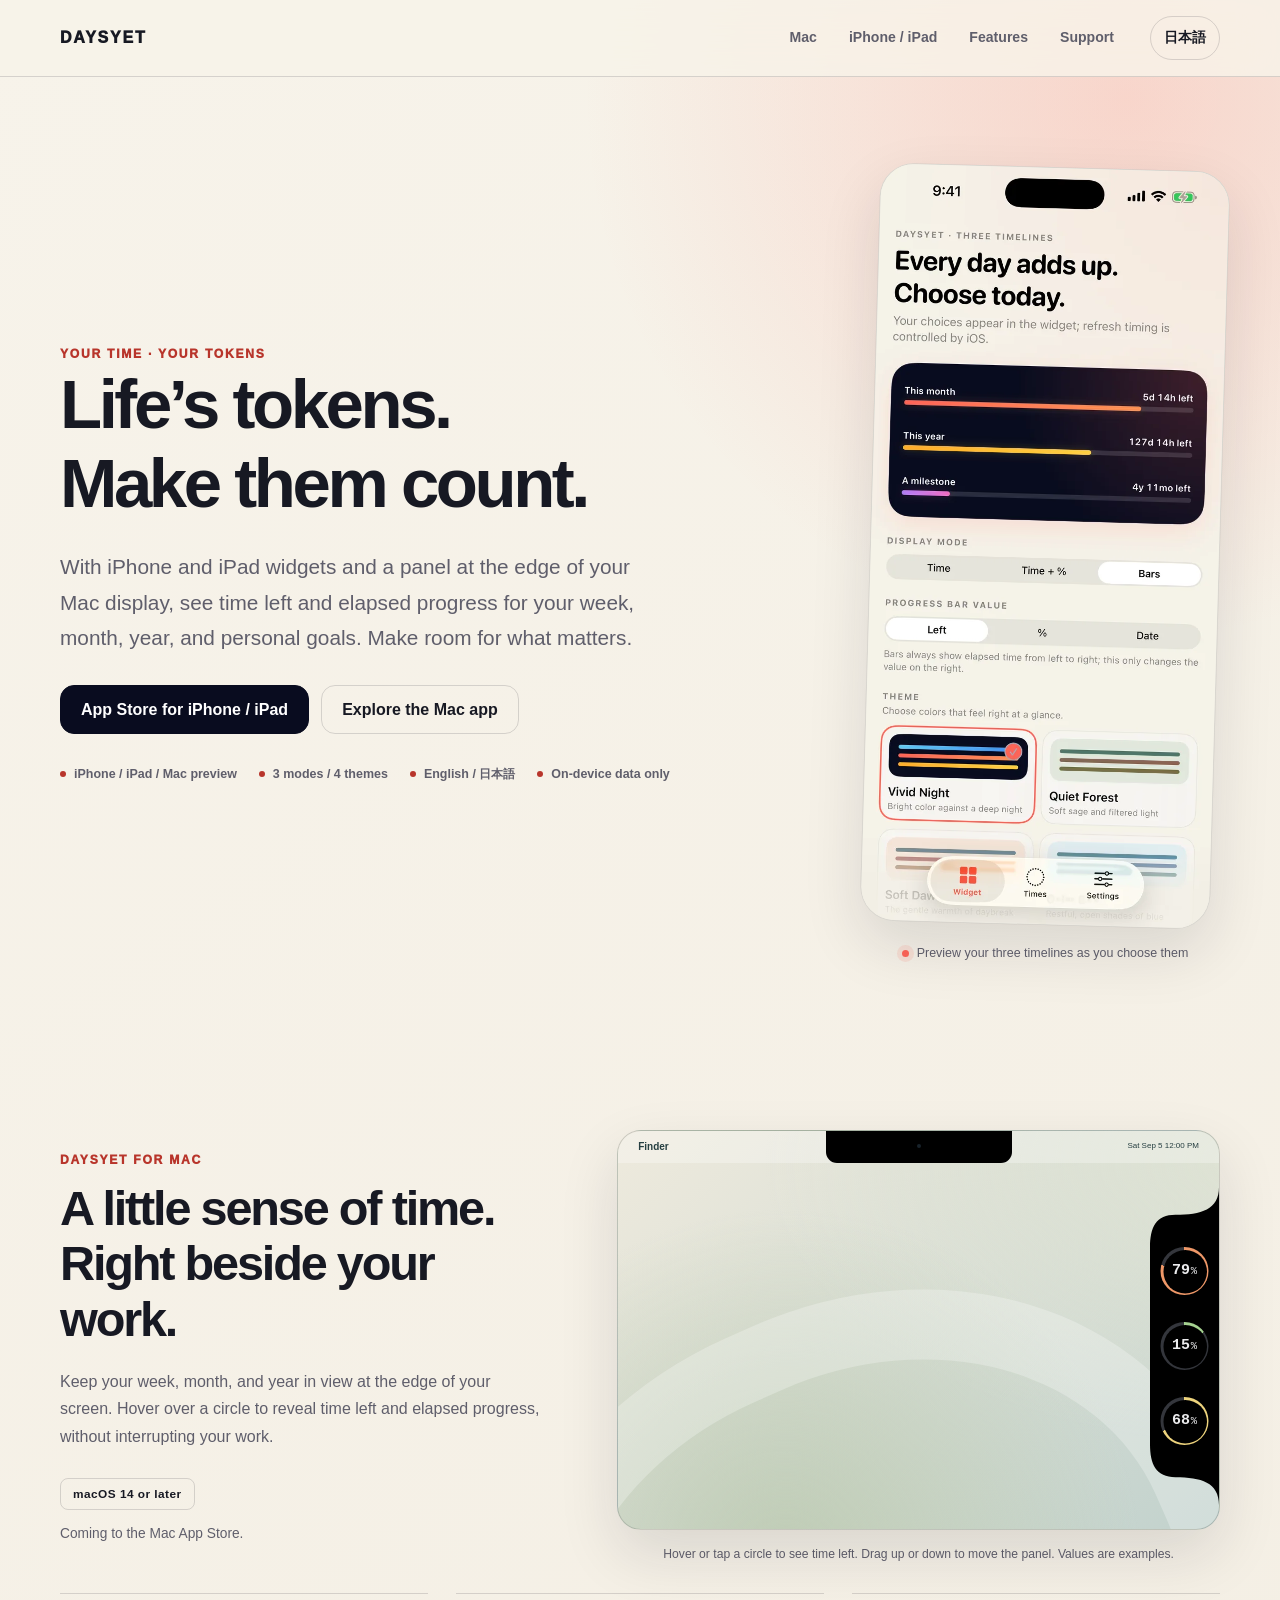
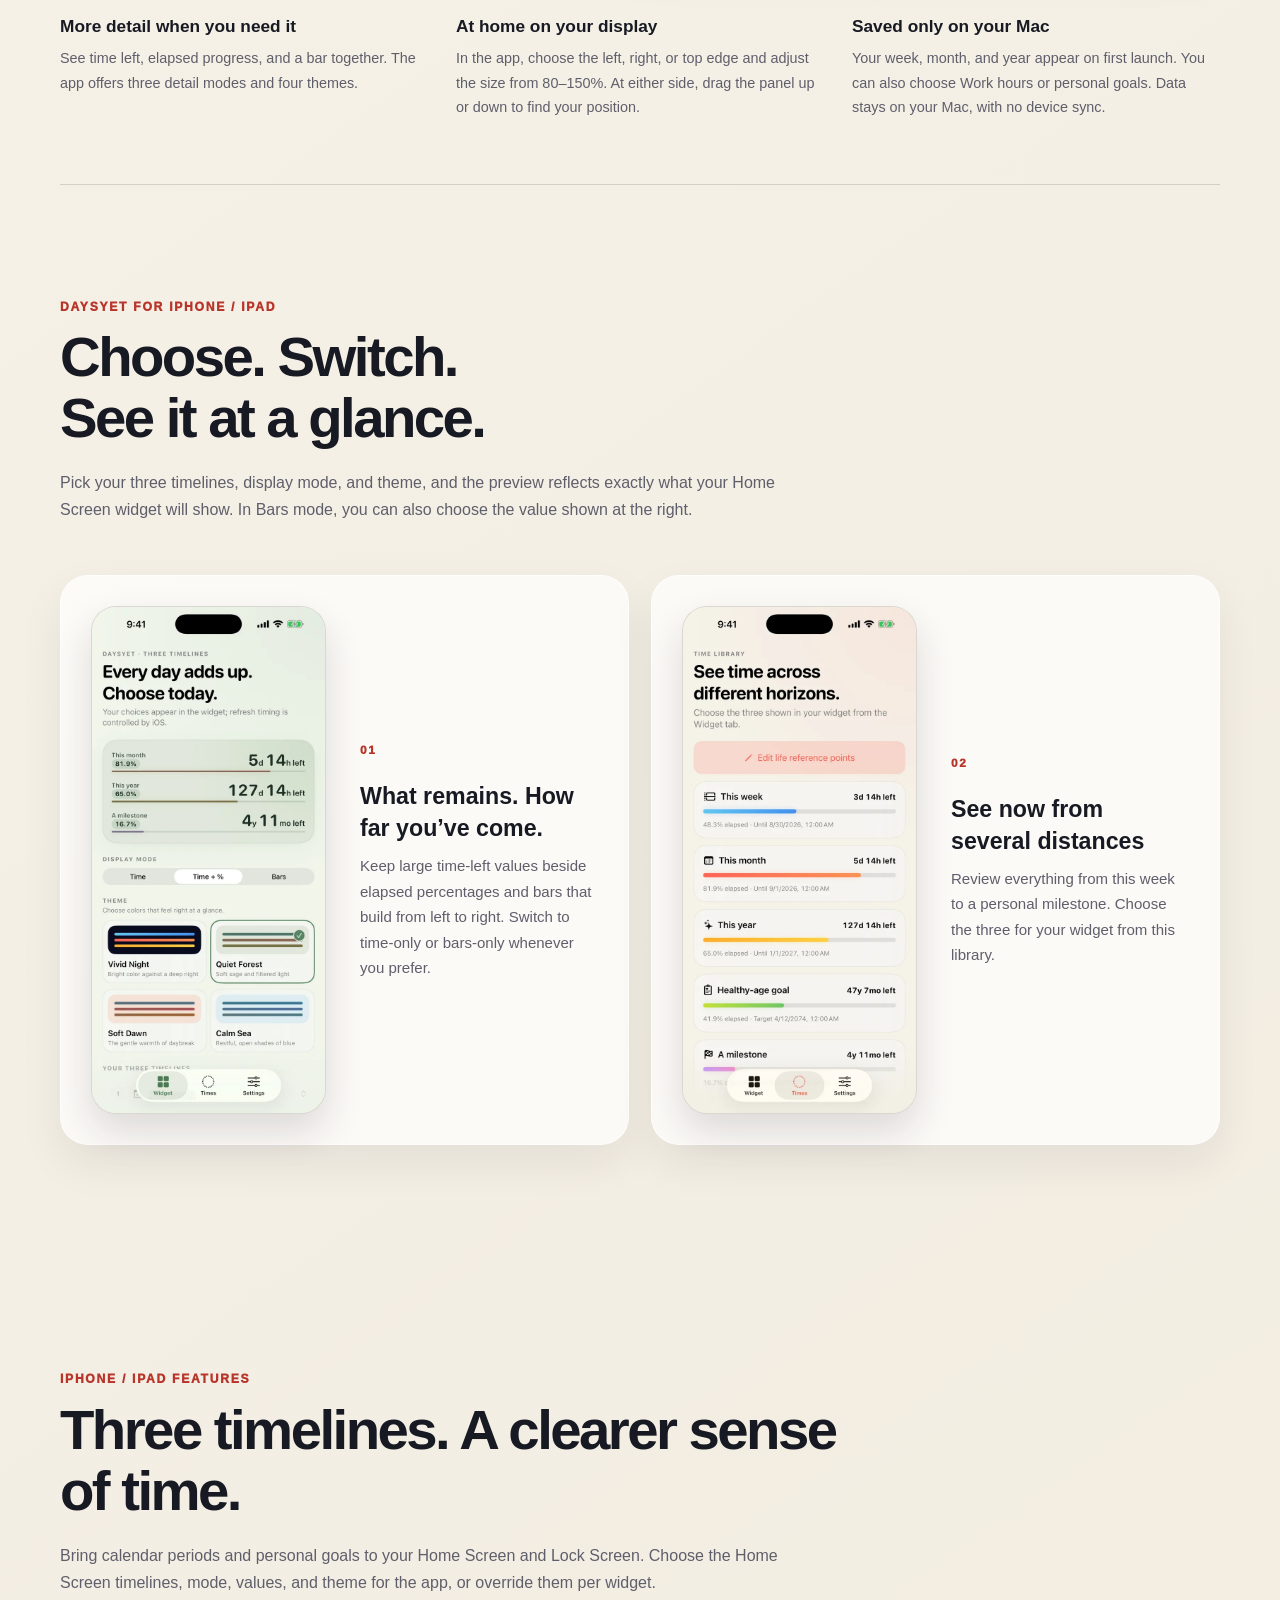
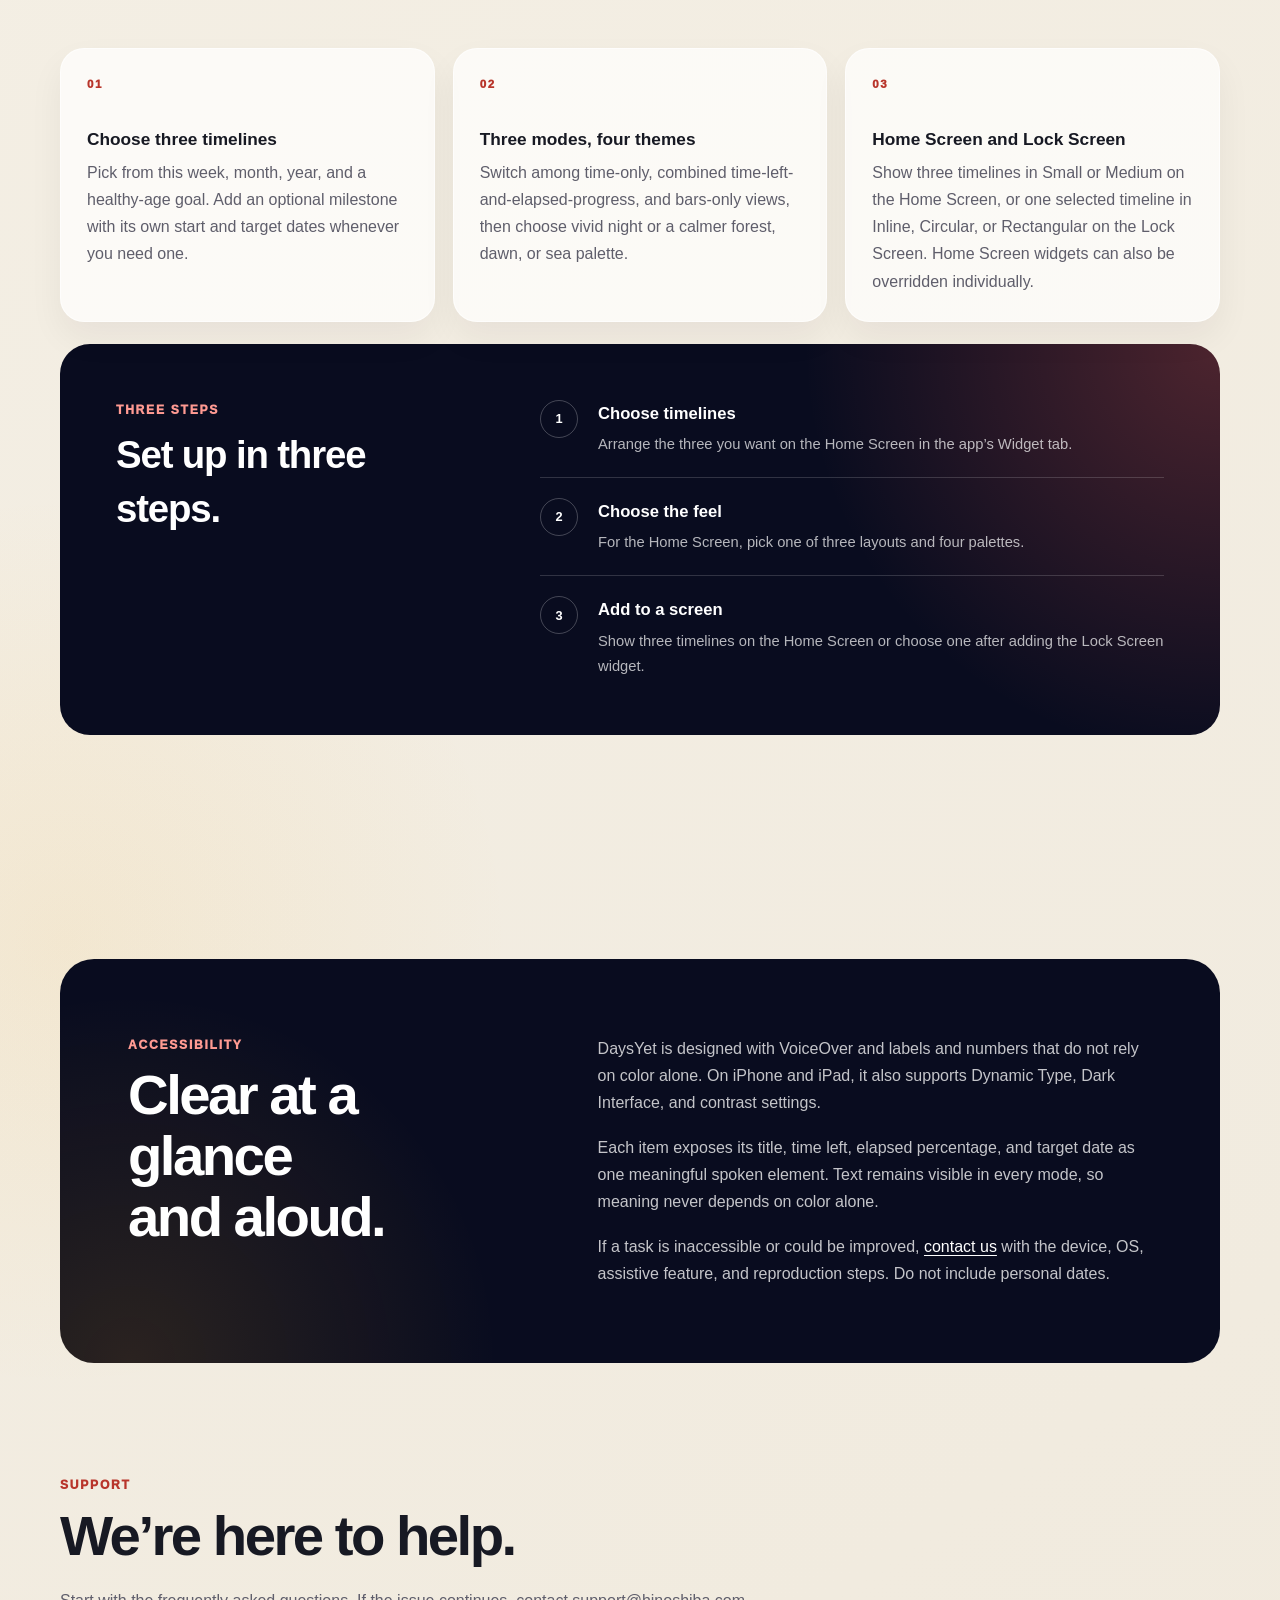
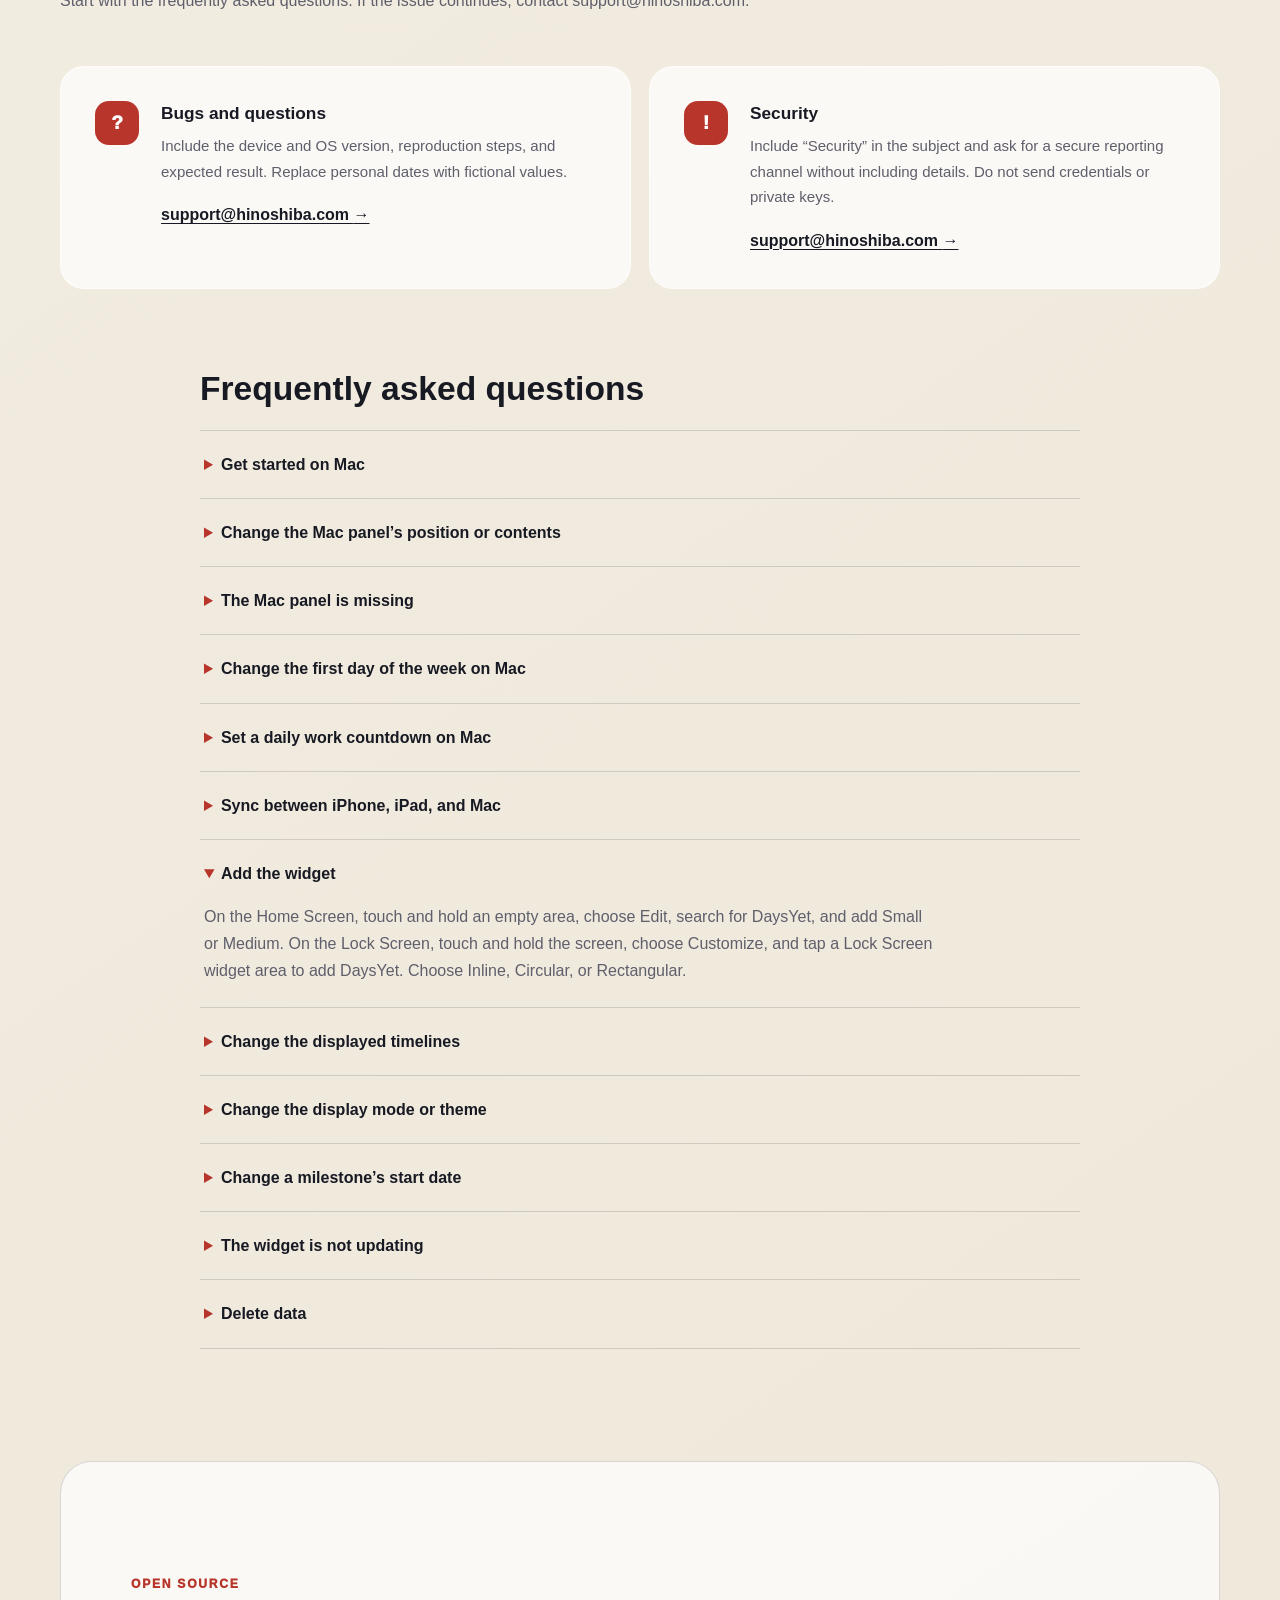
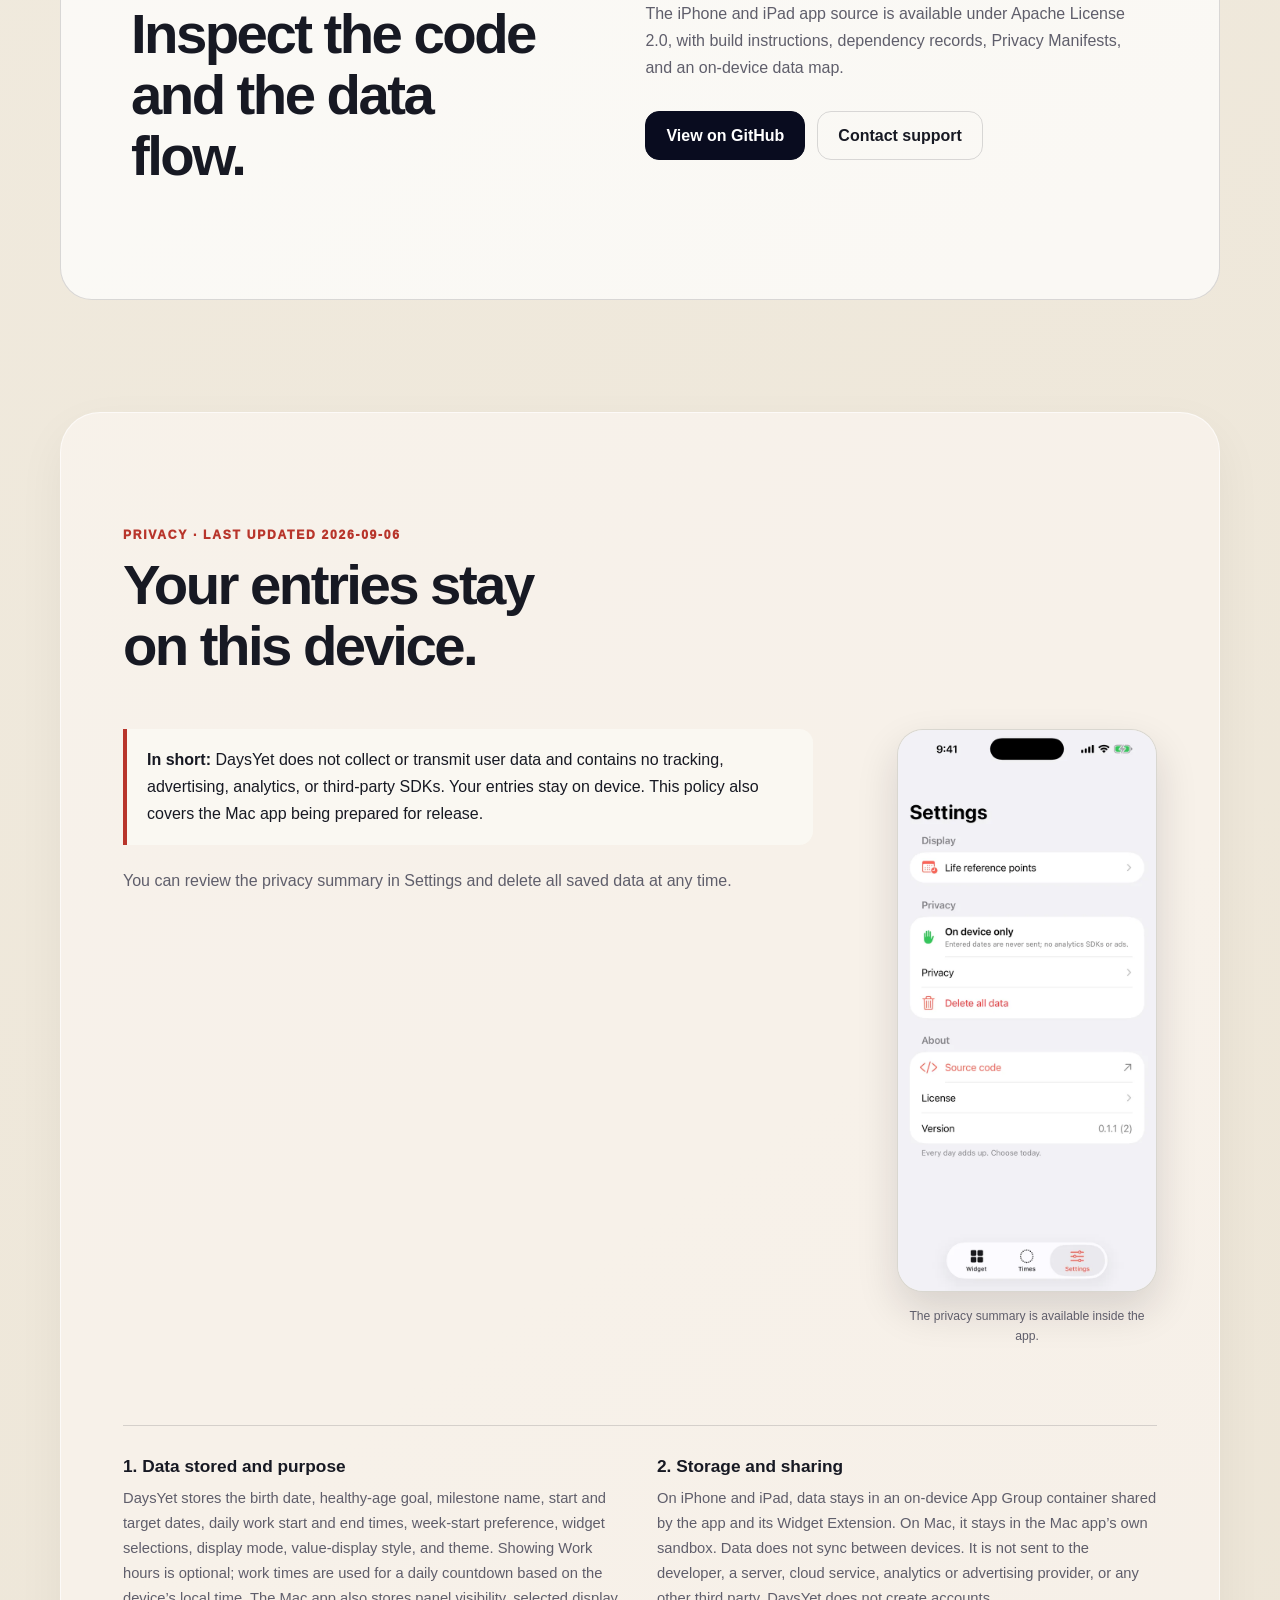
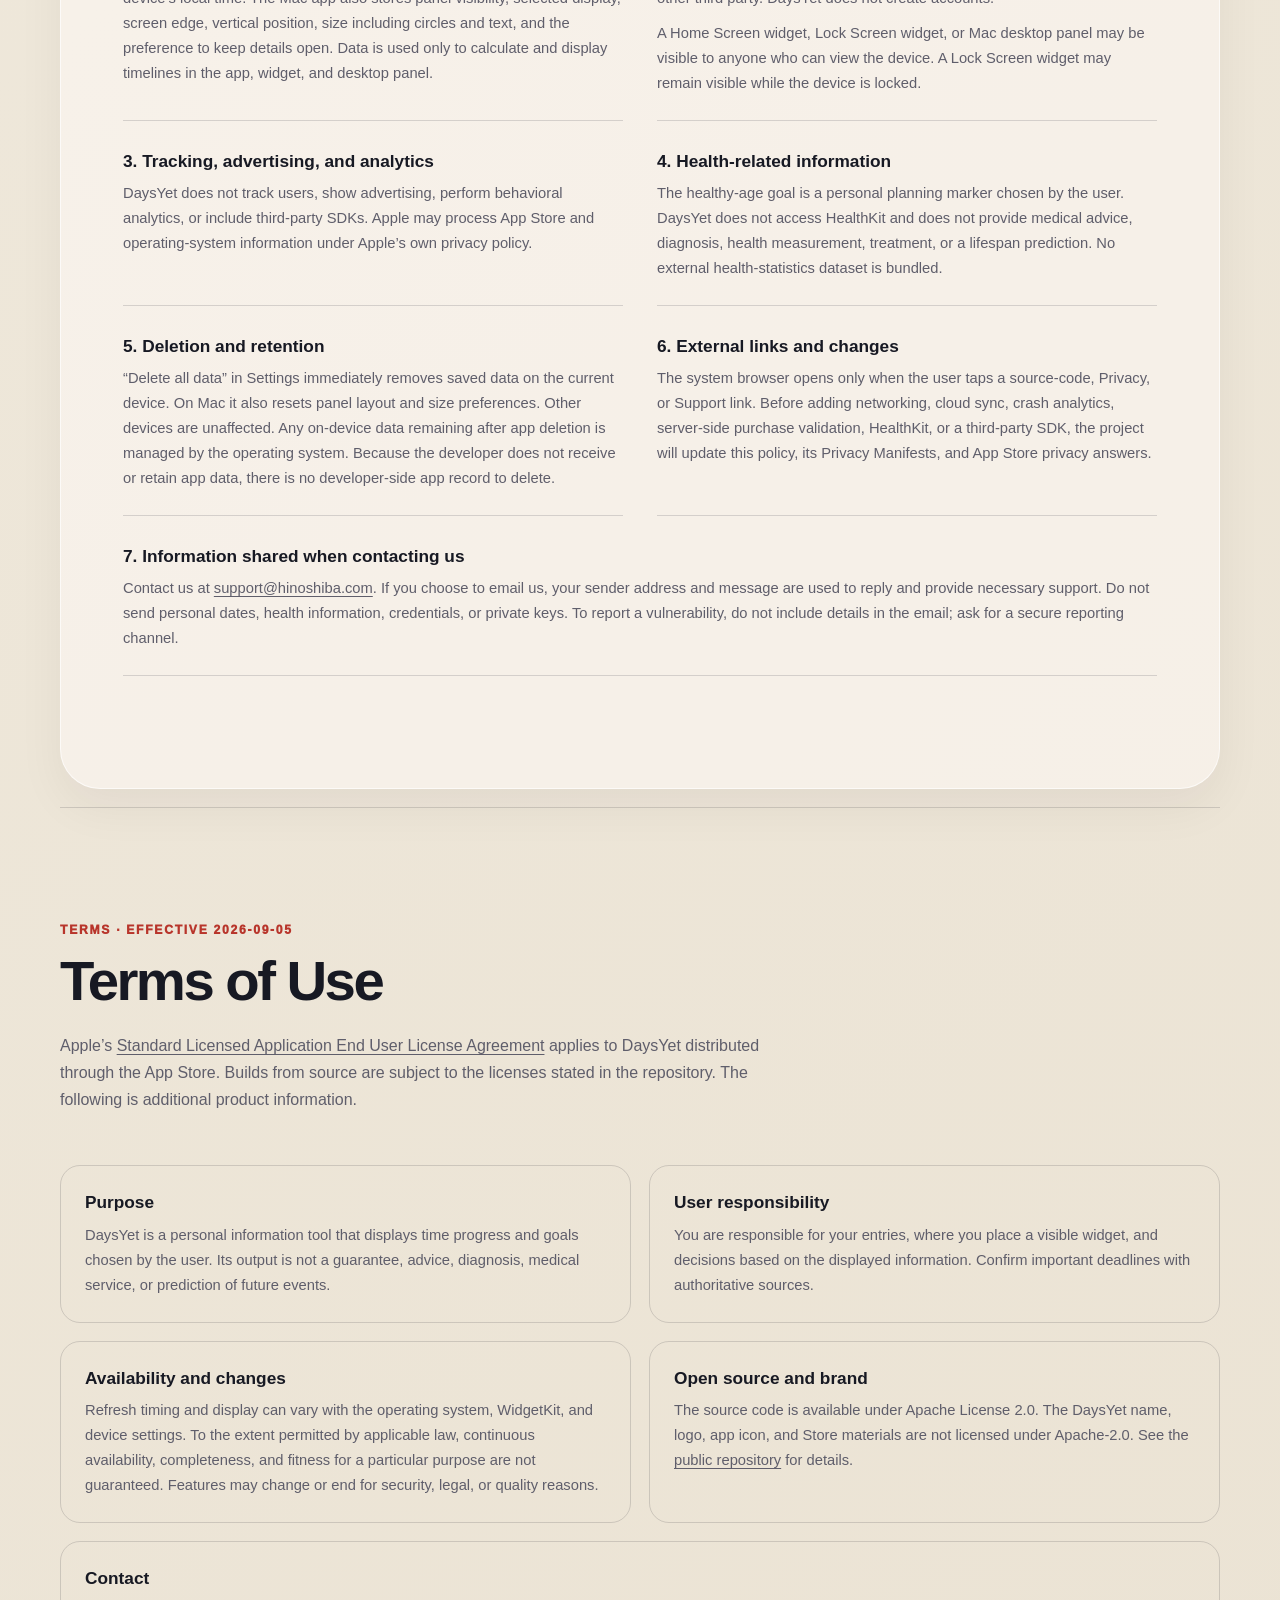
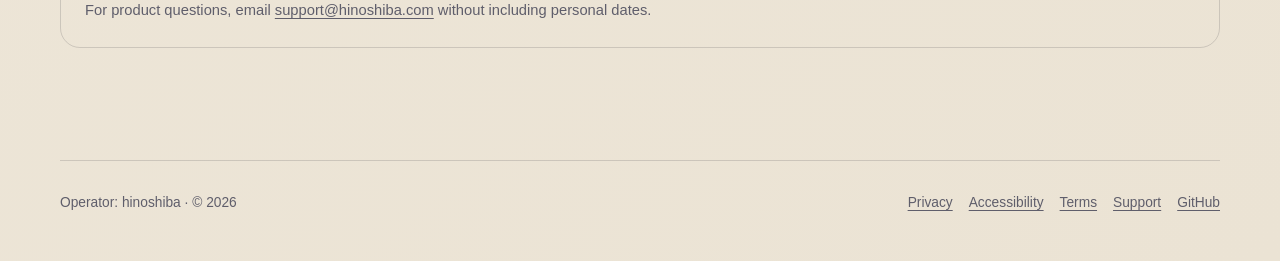
==== commit a3a59e78: "Simplify homepage layout and fix the Mac preview" ====
--- a/http_dist/en/index.html
+++ b/http_dist/en/index.html
@@ -31,29 +31,29 @@
   <link rel="icon" href="../favicon.ico" sizes="any">
   <link rel="icon" type="image/png" sizes="32x32" href="../assets/favicon-32.png">
   <link rel="apple-touch-icon" sizes="180x180" href="../assets/apple-touch-icon.png">
-  <link rel="stylesheet" href="../assets/site.css">
+  <link rel="stylesheet" href="../assets/site.css?v=20260906-4">
+  <script src="../assets/site.js?v=20260906-4" defer></script>
 </head>
 <body>
   <a class="skip-link" href="#main">Skip to content</a>
-  <div class="shell">
-    <header class="site-header" data-menu-open="false">
+  <header class="site-header" data-menu-open="false">
+    <div class="shell header-inner">
       <a class="wordmark" href="#top" aria-label="DaysYet home">DAYSYET</a>
       <nav id="site-navigation" class="site-navigation" aria-label="Main navigation">
         <a href="#mac">Mac</a>
-        <a href="#examples">Screens</a>
-        <a href="#features">Features and setup</a>
-        <a href="#privacy">Privacy</a>
-        <a href="#accessibility">Accessibility</a>
+        <a href="#examples">iPhone / iPad</a>
+        <a href="#features">Features</a>
         <a href="#support">Support</a>
-        <a href="#terms">Terms</a>
       </nav>
       <div class="header-actions">
         <a class="lang" lang="ja" hreflang="ja" href="../" data-language-base="../">日本語</a>
         <button class="nav-toggle" type="button" aria-controls="site-navigation" aria-expanded="false"><span>Menu</span><svg viewBox="0 0 12 12" width="12" height="12" aria-hidden="true" focusable="false"><path d="m3 4.5 3 3 3-3" fill="none" stroke="currentColor" stroke-width="1.5" stroke-linecap="round" stroke-linejoin="round"/></svg></button>
       </div>
-    </header>
-
-    <main id="main">
+    </div>
+  </header>
+
+  <div class="shell">
+    <main id="main" tabindex="-1">
       <section class="hero" id="top" aria-labelledby="hero-title">
         <div class="hero-copy">
           <div class="eyebrow">Your time · Your tokens</div>
@@ -79,42 +79,37 @@
       </section>
 
       <section id="mac" class="mac-section" aria-labelledby="mac-title">
-        <div class="mac-heading">
-          <div class="section-heading">
-            <div class="eyebrow">DaysYet for Mac</div>
-            <h2 id="mac-title">A little sense of time.<br>Right beside your work.</h2>
-            <p class="section-lead">A slim black panel flows into the edge of your screen. Circular meters with percentages at their centers sit at either side; three thin bars beneath the camera keep progress in view at the top. Hover over a timeline to reveal a compact detail view. At either side, the expanded section and its details move to align with the selected circle.</p>
-          </div>
-          <div class="mac-availability"><span class="platform-tag">macOS 14 or later</span><p>The Mac app is being prepared for the Mac App Store. Try its position and display options in the interactive preview below.</p><a class="button secondary" href="#mac-preview-settings">Try the preview <span aria-hidden="true">↓</span></a></div>
-        </div>
-        <figure class="mac-preview">
-          <div class="mac-preview-settings" id="mac-preview-settings" data-mac-settings role="region" aria-labelledby="mac-preview-settings-title">
-            <h3 id="mac-preview-settings-title">Preview settings</h3>
-            <div class="mac-position-controls" role="group" aria-label="Mac preview settings"><span>Position</span><button type="button" data-mac-position="left" aria-pressed="false">Left</button><button type="button" data-mac-position="top" aria-pressed="true">Top</button><button type="button" data-mac-position="right" aria-pressed="false">Right</button><span class="mac-size-control"><label for="mac-preview-size">Size</label><input id="mac-preview-size" data-mac-size type="range" min="80" max="150" step="5" value="100" aria-valuetext="100%"><output for="mac-preview-size" data-mac-size-output>100%</output></span><span class="mac-select-control"><label for="mac-preview-mode">Detail mode</label><select id="mac-preview-mode" data-mac-mode><option value="countdown">Countdown</option><option value="countdownWithPercentage" selected>Time + elapsed % + bar</option><option value="progressBars">Progress bars</option></select></span><span class="mac-select-control mac-value-control" data-mac-value-control hidden><label for="mac-preview-value">Value</label><select id="mac-preview-value" data-mac-value-style><option value="remaining">Time left</option><option value="percentage">Elapsed progress</option><option value="targetDate">End date</option></select></span><span class="mac-keep-control"><input id="mac-preview-keep" data-mac-keep type="checkbox"><label for="mac-preview-keep">Keep details open</label></span></div>
-            <p data-mac-settings-status data-settings-message="Preview settings are open. Change the position, size, or details here." role="status">Double-click the widget to return to these settings.</p>
-          </div>
-          <div class="mac-desktop" data-mac-desktop data-position="top" role="group" aria-label="Interactive illustration of the Mac app">
-            <div class="mac-menubar" aria-hidden="true"><span><b>Finder</b><span class="mac-menu-item">File</span><span class="mac-menu-item">View</span></span><span>Sat Sep 5 12:00 PM</span></div>
-            <div class="mac-camera" aria-hidden="true"></div>
-            <div class="mac-desktop-copy" aria-hidden="true"><span>Make room for today.</span><p>A little<br> perspective.</p></div>
-            <div class="mac-notch" data-mac-preview data-position="top" data-expanded="false" data-mode="countdownWithPercentage">
-              <button class="mac-camera-trigger" data-mac-camera-trigger type="button" aria-label="Open preview settings" aria-describedby="mac-preview-description" aria-controls="mac-preview-settings" data-active="false"></button>
-              <svg class="mac-surface" data-mac-surface viewBox="0 0 280 106" preserveAspectRatio="none" aria-hidden="true"><path data-mac-contour d="M35 0 H245 C233 0 233 16 233 32 V36 Q233 40 229 40 H51 Q47 40 47 36 V32 C47 16 47 0 35 0 Z"/></svg>
-              <div class="mac-detail" id="mac-preview-detail" data-mac-detail aria-hidden="true"><div class="mac-detail-content" data-mac-detail-content data-changing="false"><div class="mac-detail-header"><span class="mac-detail-name" data-mac-name>This week</span><span class="mac-detail-percentage" data-mac-percentage>79%</span></div><span class="mac-countdown" data-mac-countdown><span data-mac-days>1</span><small>d</small><span data-mac-hours>12</span><small>h</small></span><span class="mac-selected-value" data-mac-value hidden></span><div class="mac-detail-progress" data-mac-progress role="progressbar" aria-label="Elapsed progress" aria-valuemin="0" aria-valuemax="100" aria-valuenow="79"><span></span></div></div></div>
-              <div class="mac-rail" data-mac-rail>
-                <button class="mac-metric" type="button" data-mac-metric="0" data-percentage="79" data-target="Sep 7, 2026" data-name="This week" data-days="1" data-hours="12" data-color="#ef9868" style="--metric-color: #ef9868; --progress: 79%" aria-label="This week, 79% elapsed, 1 day 12 hours left, Open preview settings" aria-describedby="mac-preview-description" aria-controls="mac-preview-settings" data-active="false"><span class="mac-top-progress" aria-hidden="true"></span><span class="mac-ring" aria-hidden="true"><strong class="mac-ring-value">79<small>%</small></strong></span></button>
-                <button class="mac-metric" type="button" data-mac-metric="1" data-percentage="15" data-target="Oct 1, 2026" data-name="This month" data-days="25" data-hours="12" data-color="#a6d391" style="--metric-color: #a6d391; --progress: 15%" aria-label="This month, 15% elapsed, 25 days 12 hours left, Open preview settings" aria-describedby="mac-preview-description" aria-controls="mac-preview-settings" data-active="false"><span class="mac-top-progress" aria-hidden="true"></span><span class="mac-ring" aria-hidden="true"><strong class="mac-ring-value">15<small>%</small></strong></span></button>
-                <button class="mac-metric" type="button" data-mac-metric="2" data-percentage="68" data-target="Jan 1, 2027" data-name="This year" data-days="117" data-hours="12" data-color="#eed47d" style="--metric-color: #eed47d; --progress: 68%" aria-label="This year, 68% elapsed, 117 days 12 hours left, Open preview settings" aria-describedby="mac-preview-description" aria-controls="mac-preview-settings" data-active="false"><span class="mac-top-progress" aria-hidden="true"></span><span class="mac-ring" aria-hidden="true"><strong class="mac-ring-value">68<small>%</small></strong></span></button>
+        <div class="mac-layout">
+          <div class="mac-heading">
+            <div class="section-heading">
+              <div class="eyebrow">DaysYet for Mac</div>
+              <h2 id="mac-title">A little sense of time.<br>Right beside your work.</h2>
+              <p class="section-lead">Keep your week, month, and year in view at the edge of your screen. Hover over a circle to reveal time left and elapsed progress, without interrupting your work.</p>
+            </div>
+            <div class="mac-availability"><span class="platform-tag">macOS 14 or later</span><p>Coming to the Mac App Store.</p></div>
+          </div>
+          <figure class="mac-preview" id="mac-preview">
+            <div class="mac-desktop" data-mac-desktop data-position="right" role="group" aria-label="Interactive Mac preview, fixed at the right edge at 150% size.">
+              <div class="mac-menubar" aria-hidden="true"><span><b>Finder</b><span class="mac-menu-item">File</span><span class="mac-menu-item">View</span></span><span>Sat Sep 5 12:00 PM</span></div>
+              <div class="mac-camera" aria-hidden="true"></div>
+              <div class="mac-notch" data-mac-preview data-position="right" data-expanded="false">
+                <svg class="mac-surface" data-mac-surface viewBox="0 0 204 212" preserveAspectRatio="none" aria-hidden="true"><path data-mac-contour d="M204 0 C204 15.08 192 18.56 175.02 18.56 L175 18.56 C162 18.56 158 26.97 158 40.6 V171.4 C158 185.03 162 193.44 175 193.44 L175.02 193.44 C192 193.44 204 196.92 204 212 Z"/></svg>
+                <div class="mac-detail" id="mac-preview-detail" data-mac-detail aria-hidden="true"><div class="mac-detail-content" data-mac-detail-content data-changing="false"><div class="mac-detail-header"><span class="mac-detail-name" data-mac-name>This week</span><span class="mac-detail-percentage" data-mac-percentage>79%</span></div><span class="mac-countdown" data-mac-countdown><span data-mac-days>1</span><small>d</small><span data-mac-hours>12</span><small>h</small></span><div class="mac-detail-progress" data-mac-progress role="progressbar" aria-label="Elapsed progress" aria-valuemin="0" aria-valuemax="100" aria-valuenow="79"><span></span></div></div></div>
+                <div class="mac-rail">
+                  <button class="mac-metric" type="button" data-mac-metric="0" data-percentage="79" data-name="This week" data-days="1" data-hours="12" data-color="#ef9868" style="--metric-color: #ef9868; --progress: 79%" aria-label="This week, 79% elapsed, 1 day 12 hours left, Show details" aria-describedby="mac-preview-description" aria-controls="mac-preview-detail" aria-expanded="false" data-active="false"><span class="mac-ring" aria-hidden="true"><strong class="mac-ring-value">79<small>%</small></strong></span></button>
+                  <button class="mac-metric" type="button" data-mac-metric="1" data-percentage="15" data-name="This month" data-days="25" data-hours="12" data-color="#a6d391" style="--metric-color: #a6d391; --progress: 15%" aria-label="This month, 15% elapsed, 25 days 12 hours left, Show details" aria-describedby="mac-preview-description" aria-controls="mac-preview-detail" aria-expanded="false" data-active="false"><span class="mac-ring" aria-hidden="true"><strong class="mac-ring-value">15<small>%</small></strong></span></button>
+                  <button class="mac-metric" type="button" data-mac-metric="2" data-percentage="68" data-name="This year" data-days="117" data-hours="12" data-color="#eed47d" style="--metric-color: #eed47d; --progress: 68%" aria-label="This year, 68% elapsed, 117 days 12 hours left, Show details" aria-describedby="mac-preview-description" aria-controls="mac-preview-detail" aria-expanded="false" data-active="false"><span class="mac-ring" aria-hidden="true"><strong class="mac-ring-value">68<small>%</small></strong></span></button>
+                </div>
               </div>
             </div>
-          </div>
-          <p id="mac-preview-description" class="visually-hidden">Sample values: this week 79%, this month 15%, this year 68%. Select a timeline to reveal details in your chosen mode within the same black surface.</p>
-          <figcaption>Browser preview of DaysYet for Mac. Drag the widget vertically when placed on either side. Hover or use Tab to reveal details; press Esc to close. Double-click the widget to move to Preview settings above and change its position, size, or detail mode. Values are examples.</figcaption>
-        </figure>
+            <p id="mac-preview-description" class="visually-hidden">Sample values: this week 79%, this month 15%, this year 68%. Select a circle to reveal time left and elapsed progress. You can also use Tab to select and Esc to close.</p>
+            <figcaption>Hover or tap a circle to see time left. Drag up or down to move the panel. Values are examples.</figcaption>
+          </figure>
+        </div>
         <div class="mac-benefits">
-          <article><h3>More detail when you need it</h3><p>Choose Countdown, Time + elapsed % + bar, or Progress bars. In Progress bars mode, choose time left, elapsed progress, or the end date as the value. At either side, the expanded section and its details follow the selected circle. Four themes are available, and settings include an option to keep details open.</p></article>
-          <article><h3>At home on your display</h3><p>Choose the left, right, or top edge of a display. At the top, the panel follows your Mac’s camera area, or sits centered on displays without a camera cutout. When placed on either side, drag the widget up or down to move it. You can also adjust the position in Settings. Set its size from 80–150%; circles and text scale together. The top band and progress lines scale with the size setting, too. Double-click the widget to open settings, where you can show or hide it.</p></article>
-          <article><h3>Saved only on your Mac</h3><p>This week, month, and year appear on first launch. Choose Work hours to count down to the end of each day’s shift, with start and end times you can set. Data stays on your Mac and does not sync to other devices.</p></article>
+          <article><h3>More detail when you need it</h3><p>See time left, elapsed progress, and a bar together. The app offers three detail modes and four themes.</p></article>
+          <article><h3>At home on your display</h3><p>In the app, choose the left, right, or top edge and adjust the size from 80–150%. At either side, drag the panel up or down to find your position.</p></article>
+          <article><h3>Saved only on your Mac</h3><p>Your week, month, and year appear on first launch. You can also choose Work hours or personal goals. Data stays on your Mac, with no device sync.</p></article>
         </div>
       </section>
 
@@ -167,34 +162,6 @@
         </section>
       </section>
 
-      <section id="privacy" class="policy-section" aria-labelledby="privacy-title">
-        <div class="section-heading">
-          <div class="eyebrow">Privacy · Last updated 2026-09-06</div>
-          <h2 id="privacy-title">Your entries stay<br>on this device.</h2>
-        </div>
-        <div class="privacy-intro">
-          <div>
-            <p class="notice"><strong>In short:</strong> DaysYet does not collect or transmit user data and contains no tracking, advertising, analytics, or third-party SDKs. Your entries stay on device. This policy also covers the Mac app being prepared for release.</p>
-            <p class="section-lead">You can review the privacy summary in Settings and delete all saved data at any time.</p>
-          </div>
-          <figure class="privacy-figure">
-            <div class="screen-frame">
-              <img src="../assets/screenshots/en/04-privacy-settings.webp" width="660" height="1434" loading="lazy" decoding="async" alt="DaysYet Settings screen stating that entered dates stay on device and that the app uses no analytics SDKs or ads.">
-            </div>
-            <figcaption>The privacy summary is available inside the app.</figcaption>
-          </figure>
-        </div>
-        <div class="policy-grid">
-          <article><h3>1. Data stored and purpose</h3><p>DaysYet stores the birth date, healthy-age goal, milestone name, start and target dates, daily work start and end times, week-start preference, widget selections, display mode, value-display style, and theme. Showing Work hours is optional; work times are used for a daily countdown based on the device’s local time. The Mac app also stores panel visibility, selected display, screen edge, vertical position, size including circles and text, and the preference to keep details open. Data is used only to calculate and display timelines in the app, widget, and desktop panel.</p></article>
-          <article><h3>2. Storage and sharing</h3><p>On iPhone and iPad, data stays in an on-device App Group container shared by the app and its Widget Extension. On Mac, it stays in the Mac app’s own sandbox. Data does not sync between devices. It is not sent to the developer, a server, cloud service, analytics or advertising provider, or any other third party. DaysYet does not create accounts.</p><p>A Home Screen widget, Lock Screen widget, or Mac desktop panel may be visible to anyone who can view the device. A Lock Screen widget may remain visible while the device is locked.</p></article>
-          <article><h3>3. Tracking, advertising, and analytics</h3><p>DaysYet does not track users, show advertising, perform behavioral analytics, or include third-party SDKs. Apple may process App Store and operating-system information under Apple’s own privacy policy.</p></article>
-          <article><h3>4. Health-related information</h3><p>The healthy-age goal is a personal planning marker chosen by the user. DaysYet does not access HealthKit and does not provide medical advice, diagnosis, health measurement, treatment, or a lifespan prediction. No external health-statistics dataset is bundled.</p></article>
-          <article><h3>5. Deletion and retention</h3><p>“Delete all data” in Settings immediately removes saved data on the current device. On Mac it also resets panel layout and size preferences. Other devices are unaffected. Any on-device data remaining after app deletion is managed by the operating system. Because the developer does not receive or retain app data, there is no developer-side app record to delete.</p></article>
-          <article><h3>6. External links and changes</h3><p>The system browser opens only when the user taps a source-code, Privacy, or Support link. Before adding networking, cloud sync, crash analytics, server-side purchase validation, HealthKit, or a third-party SDK, the project will update this policy, its Privacy Manifests, and App Store privacy answers.</p></article>
-          <article class="wide"><h3>7. Information shared when contacting us</h3><p>Contact us at <a href="mailto:support@hinoshiba.com">support@hinoshiba.com</a>. If you choose to email us, your sender address and message are used to reply and provide necessary support. Do not send personal dates, health information, credentials, or private keys. To report a vulnerability, do not include details in the email; ask for a secure reporting channel.</p></article>
-        </div>
-      </section>
-
       <section id="accessibility" class="band-section" aria-labelledby="accessibility-title">
         <div><div class="eyebrow">Accessibility</div><h2 id="accessibility-title">Clear at a glance<br>and aloud.</h2></div>
         <div class="band-copy">
@@ -216,7 +183,7 @@
         </div>
         <div class="faq">
           <h3>Frequently asked questions</h3>
-          <details><summary>Get started on Mac</summary><p>The Mac app supports macOS 14 or later and is being prepared for the Mac App Store. Try the <a href="#mac-preview-settings">interactive preview on this page</a> before release. In the Mac app, launching DaysYet shows this week, month, and year at the right edge of your display. The panel stays active when you close settings. Double-click the widget to open settings. There is no widget to add from the macOS widget gallery.</p></details>
+          <details><summary>Get started on Mac</summary><p>The Mac app supports macOS 14 or later and is being prepared for the Mac App Store. Try the <a href="#mac-preview">interactive preview on this page</a> before release. In the Mac app, launching DaysYet shows this week, month, and year at the right edge of your display. The panel stays active when you close settings. Double-click the widget to open settings. There is no widget to add from the macOS widget gallery.</p></details>
           <details><summary>Change the Mac panel’s position or contents</summary><p>Double-click the widget to open settings. Choose three timelines, the detail mode, the value in Progress bars mode (time left, elapsed progress, or end date), theme, display, left/right/top placement, vertical position for side placement, and size (80–150%, default 100%). Circles and text scale together. Hover over a timeline to open details. At either side, the expanded section and its details move up or down to align with the selected circle. At the top, hover over the bars or just above them to switch timelines. Higher in the camera area, hovering opens the current timeline. Both the band and line thickness follow the size setting. Double-click the widget to open settings, including the option to keep details open. Move the pointer away to close details. If Keep details open is enabled, turn it off in settings to close them. Settings include visibility and Quit controls. If the widget is hidden, open DaysYet again to access settings and show it.</p></details>
           <details><summary>The Mac panel is missing</summary><p>Open DaysYet again to access settings and enable the panel. Review the selected display and position in settings. If the problem continues, contact support with your Mac and macOS version, connected displays, and reproduction steps.</p></details>
           <details><summary>Change the first day of the week on Mac</summary><p>In the upcoming Mac app, open Settings → Timelines → Week starts on. The default follows your device’s calendar setting and shows the weekday currently in use. You can choose any weekday instead, measuring This week from local midnight on that day to local midnight on the same day the following week. The choice updates time left, elapsed progress, and the end date in the Mac app.</p></details>
@@ -231,6 +198,39 @@
         </div>
       </section>
 
+      <section id="source" class="source-section" aria-labelledby="source-title">
+        <div><div class="eyebrow">Open source</div><h2 id="source-title">Inspect the code<br>and the data flow.</h2></div>
+        <div><p>The iPhone and iPad app source is available under Apache License 2.0, with build instructions, dependency records, Privacy Manifests, and an on-device data map.</p><div class="actions"><a class="button" href="https://github.com/hinoshiba/DaysYet">View on GitHub</a><a class="button secondary" href="mailto:support@hinoshiba.com?subject=DaysYet%20Support">Contact support</a></div></div>
+      </section>
+
+      <section id="privacy" class="policy-section" aria-labelledby="privacy-title">
+        <div class="section-heading">
+          <div class="eyebrow">Privacy · Last updated 2026-09-06</div>
+          <h2 id="privacy-title">Your entries stay<br>on this device.</h2>
+        </div>
+        <div class="privacy-intro">
+          <div>
+            <p class="notice"><strong>In short:</strong> DaysYet does not collect or transmit user data and contains no tracking, advertising, analytics, or third-party SDKs. Your entries stay on device. This policy also covers the Mac app being prepared for release.</p>
+            <p class="section-lead">You can review the privacy summary in Settings and delete all saved data at any time.</p>
+          </div>
+          <figure class="privacy-figure">
+            <div class="screen-frame">
+              <img src="../assets/screenshots/en/04-privacy-settings.webp" width="660" height="1434" loading="lazy" decoding="async" alt="DaysYet Settings screen stating that entered dates stay on device and that the app uses no analytics SDKs or ads.">
+            </div>
+            <figcaption>The privacy summary is available inside the app.</figcaption>
+          </figure>
+        </div>
+        <div class="policy-grid">
+          <article><h3>1. Data stored and purpose</h3><p>DaysYet stores the birth date, healthy-age goal, milestone name, start and target dates, daily work start and end times, week-start preference, widget selections, display mode, value-display style, and theme. Showing Work hours is optional; work times are used for a daily countdown based on the device’s local time. The Mac app also stores panel visibility, selected display, screen edge, vertical position, size including circles and text, and the preference to keep details open. Data is used only to calculate and display timelines in the app, widget, and desktop panel.</p></article>
+          <article><h3>2. Storage and sharing</h3><p>On iPhone and iPad, data stays in an on-device App Group container shared by the app and its Widget Extension. On Mac, it stays in the Mac app’s own sandbox. Data does not sync between devices. It is not sent to the developer, a server, cloud service, analytics or advertising provider, or any other third party. DaysYet does not create accounts.</p><p>A Home Screen widget, Lock Screen widget, or Mac desktop panel may be visible to anyone who can view the device. A Lock Screen widget may remain visible while the device is locked.</p></article>
+          <article><h3>3. Tracking, advertising, and analytics</h3><p>DaysYet does not track users, show advertising, perform behavioral analytics, or include third-party SDKs. Apple may process App Store and operating-system information under Apple’s own privacy policy.</p></article>
+          <article><h3>4. Health-related information</h3><p>The healthy-age goal is a personal planning marker chosen by the user. DaysYet does not access HealthKit and does not provide medical advice, diagnosis, health measurement, treatment, or a lifespan prediction. No external health-statistics dataset is bundled.</p></article>
+          <article><h3>5. Deletion and retention</h3><p>“Delete all data” in Settings immediately removes saved data on the current device. On Mac it also resets panel layout and size preferences. Other devices are unaffected. Any on-device data remaining after app deletion is managed by the operating system. Because the developer does not receive or retain app data, there is no developer-side app record to delete.</p></article>
+          <article><h3>6. External links and changes</h3><p>The system browser opens only when the user taps a source-code, Privacy, or Support link. Before adding networking, cloud sync, crash analytics, server-side purchase validation, HealthKit, or a third-party SDK, the project will update this policy, its Privacy Manifests, and App Store privacy answers.</p></article>
+          <article class="wide"><h3>7. Information shared when contacting us</h3><p>Contact us at <a href="mailto:support@hinoshiba.com">support@hinoshiba.com</a>. If you choose to email us, your sender address and message are used to reply and provide necessary support. Do not send personal dates, health information, credentials, or private keys. To report a vulnerability, do not include details in the email; ask for a secure reporting channel.</p></article>
+        </div>
+      </section>
+
       <section id="terms" class="terms-section" aria-labelledby="terms-title">
         <div class="section-heading">
           <div class="eyebrow">Terms · Effective 2026-09-05</div>
@@ -245,455 +245,12 @@
           <article class="wide"><h3>Contact</h3><p>For product questions, email <a href="mailto:support@hinoshiba.com">support@hinoshiba.com</a> without including personal dates.</p></article>
         </div>
       </section>
-
-      <section id="source" class="source-section" aria-labelledby="source-title">
-        <div><div class="eyebrow">Open source</div><h2 id="source-title">Inspect the code<br>and the data flow.</h2></div>
-        <div><p>The iPhone and iPad app source is available under Apache License 2.0, with build instructions, dependency records, Privacy Manifests, and an on-device data map.</p><div class="actions"><a class="button" href="https://github.com/hinoshiba/DaysYet">View on GitHub</a><a class="button secondary" href="mailto:support@hinoshiba.com?subject=DaysYet%20Support">Contact support</a></div></div>
-      </section>
     </main>
 
     <footer>
       <span>Operator: hinoshiba · © 2026</span>
-      <span class="footer-links"><a href="#privacy">Privacy</a><a href="#terms">Terms</a><a href="#support">Support</a><a href="mailto:support@hinoshiba.com">support@hinoshiba.com</a><a href="https://github.com/hinoshiba/DaysYet">GitHub</a></span>
+      <nav class="footer-links" aria-label="More information"><a href="#privacy">Privacy</a><a href="#accessibility">Accessibility</a><a href="#terms">Terms</a><a href="#support">Support</a><a href="https://github.com/hinoshiba/DaysYet">GitHub</a></nav>
     </footer>
   </div>
-  <script>
-    (() => {
-      const header = document.querySelector('.site-header');
-      const toggle = header.querySelector('.nav-toggle');
-      const compact = window.matchMedia('(max-width: 1024px)');
-      const setMenuOpen = (open) => {
-        const isOpen = compact.matches && open;
-        header.dataset.menuOpen = String(isOpen);
-        toggle.setAttribute('aria-expanded', String(isOpen));
-      };
-      toggle.addEventListener('click', () => setMenuOpen(header.dataset.menuOpen !== 'true'));
-      header.addEventListener('click', (event) => {
-        if (event.target.closest('a')) setMenuOpen(false);
-      });
-      document.addEventListener('click', (event) => {
-        if (!header.contains(event.target)) setMenuOpen(false);
-      });
-      document.addEventListener('keydown', (event) => {
-        if (event.key === 'Escape' && header.dataset.menuOpen === 'true') {
-          setMenuOpen(false);
-          toggle.focus();
-          event.preventDefault();
-        }
-      });
-      compact.addEventListener('change', () => setMenuOpen(false));
-      setMenuOpen(false);
-      document.documentElement.classList.add('has-js');
-    })();
-  </script>
-  <script>
-    (() => {
-      const languageSwitch = document.querySelector("[data-language-base]");
-      const syncLanguageLink = () => languageSwitch.setAttribute("href", `${languageSwitch.dataset.languageBase}${window.location.hash}`);
-      window.addEventListener("hashchange", syncLanguageLink);
-      syncLanguageLink();
-
-      const preview = document.querySelector('[data-mac-preview]');
-      const desktop = document.querySelector('[data-mac-desktop]');
-      const surface = document.querySelector('[data-mac-surface]');
-      const contour = document.querySelector('[data-mac-contour]');
-      const detail = document.querySelector('[data-mac-detail]');
-      const detailContent = document.querySelector('[data-mac-detail-content]');
-      const sizeControl = document.querySelector('[data-mac-size]');
-      const sizeOutput = document.querySelector('[data-mac-size-output]');
-      const modeControl = document.querySelector('[data-mac-mode]');
-      const valueControl = document.querySelector('[data-mac-value-style]');
-      const valueGroup = document.querySelector('[data-mac-value-control]');
-      const cameraTrigger = document.querySelector('[data-mac-camera-trigger]');
-      const previewRail = document.querySelector('[data-mac-rail]');
-      const previewSettings = document.querySelector('[data-mac-settings]');
-      const settingsStatus = document.querySelector('[data-mac-settings-status]');
-      const keepControl = document.querySelector('[data-mac-keep]');
-      const metricButtons = [...document.querySelectorAll('[data-mac-metric]')];
-      const positionButtons = [...document.querySelectorAll('[data-mac-position]')];
-      const reducedMotion = window.matchMedia('(prefers-reduced-motion: reduce)');
-      let position = 'top';
-      let mode = 'countdownWithPercentage';
-      let valueStyle = 'remaining';
-      let hoverSuppressed = false;
-      let scale = 1;
-      let selected = 0;
-      let cameraPointerIndex = null;
-      let selectionPosition = 0;
-      let selectionFrame = 0;
-      let keepOpen = false;
-      let expanded = false;
-      let hovered = false;
-      let progress = 0;
-      let frame = 0;
-      let showTimer = 0;
-      let hideTimer = 0;
-      let contentTimer = 0;
-      let sidePosition = 0.5;
-      let drag = null;
-      let suppressClickUntil = 0;
-
-      class SideCurve {
-        constructor(start, control1, control2, end) {
-          this.start = start; this.control1 = control1; this.control2 = control2; this.end = end;
-        }
-        split(t) {
-          const mix = (a, b) => a.map((value, index) => value + (b[index] - value) * t);
-          const a = mix(this.start, this.control1), b = mix(this.control1, this.control2), c = mix(this.control2, this.end);
-          const d = mix(a, b), e = mix(b, c), point = mix(d, e);
-          return [new SideCurve(this.start, a, d, point), new SideCurve(point, e, c, this.end)];
-        }
-        position(t) {
-          const [left, right] = this.split(t), point = left.end;
-          const tangent = t < 1 ? right.control1.map((value, index) => value - point[index])
-            : point.map((value, index) => value - left.control2[index]);
-          return { point, tangent };
-        }
-        parameter(y) {
-          if (y <= this.start[1]) return 0;
-          if (y >= this.end[1]) return 1;
-          let lower = 0, upper = 1;
-          for (let step = 0; step < 36; step++) {
-            const middle = (lower + upper) / 2;
-            if (this.position(middle).point[1] < y) lower = middle;
-            else upper = middle;
-          }
-          return (lower + upper) / 2;
-        }
-        portion(lower, upper) {
-          const prefix = this.split(upper)[0];
-          return lower > 0 && upper > 0 ? prefix.split(lower / upper)[1] : prefix;
-        }
-        static tangentControl(start, direction, length, maxHorizontal) {
-          const magnitude = Math.hypot(...direction);
-          if (magnitude === 0) return start;
-          const unit = direction.map(value => value / magnitude);
-          const distance = unit[0] > 0 ? Math.min(length, Math.max(maxHorizontal, 0) / unit[0]) : length;
-          return start.map((value, index) => value + unit[index] * distance);
-        }
-      }
-      const sideRail = [
-        new SideCurve([0, 0], [0, 15.08], [12, 18.56], [28.98, 18.56]),
-        new SideCurve([29, 18.56], [42, 18.56], [46, 26.97], [46, 40.6]),
-        new SideCurve([46, 40.6], [46, 106], [46, 106], [46, 171.4]),
-        new SideCurve([46, 171.4], [46, 185.03], [42, 193.44], [29, 193.44]),
-        new SideCurve([28.98, 193.44], [12, 193.44], [0, 196.92], [0, 212])
-      ];
-      const sideContour = () => {
-        const commands = ['M204 0'];
-        const anchor = point => `${204 - point[0]} ${point[1]}`;
-        const line = point => commands.push(`L${anchor(point)}`);
-        const curve = (control1, control2, end) => commands.push(`C${anchor(control1)} ${anchor(control2)} ${anchor(end)}`);
-        const railPosition = y => {
-          const segment = sideRail.find(item => item.end[1] >= y) || sideRail[sideRail.length - 1];
-          return segment.position(segment.parameter(y));
-        };
-        const appendRail = (lower, upper) => {
-          sideRail.forEach(item => {
-            if (item.end[1] <= lower || item.start[1] >= upper) return;
-            const segment = item.portion(item.parameter(Math.max(lower, item.start[1])), item.parameter(Math.min(upper, item.end[1])));
-            line(segment.start);
-            curve(segment.control1, segment.control2, segment.end);
-          });
-        };
-        if (progress > 0) {
-          const width = 46 + 158 * progress;
-          const center = 56 + 50 * selectionPosition;
-          const top = center - 40 * progress, bottom = center + 40 * progress;
-          const join = 14 * progress, corner = 26 * progress;
-          const upper = railPosition(top - join), lower = railPosition(bottom + join);
-          const upperDepth = railPosition(top).point[0] + join;
-          const lowerDepth = railPosition(bottom).point[0] + join;
-          appendRail(0, top - join);
-          const upperControl2 = [upperDepth - 9 * progress, top];
-          const upperControl1 = SideCurve.tangentControl(upper.point, upper.tangent, 9 * progress, upperControl2[0] - upper.point[0]);
-          curve(upperControl1, upperControl2, [upperDepth, top]);
-          line([width - corner, top]);
-          curve([width - 9 * progress, top], [width, top + 9 * progress], [width, top + corner]);
-          line([width, bottom - corner]);
-          curve([width, bottom - 9 * progress], [width - 9 * progress, bottom], [width - corner, bottom]);
-          line([lowerDepth, bottom]);
-          const lowerControl1 = [lowerDepth - 9 * progress, bottom];
-          const lowerControl2 = SideCurve.tangentControl(lower.point, lower.tangent.map(value => -value), 9 * progress, lowerControl1[0] - lower.point[0]);
-          curve(lowerControl1, lowerControl2, lower.point);
-          appendRail(bottom + join, 212);
-        } else appendRail(0, 212);
-        commands.push('Z');
-        return commands.join(' ');
-      };
-
-      const draw = () => {
-        preview.style.setProperty('--side-detail-top', `${30 + 50 * selectionPosition}px`);
-        if (position === 'top') {
-          const canvasWidth = 280 * scale;
-          const capWidth = Math.max(174 * scale, 186 + 24 * scale);
-          const width = capWidth + (canvasWidth - capWidth) * progress;
-          const height = 32 + (8 + 66 * progress) * scale;
-          const inset = (canvasWidth - width) / 2;
-          const shoulder = 12 * scale;
-          const radius = Math.min(18 * scale, (height - 32) / 2);
-          const transition = Math.min(24 * scale, (height - 32) / 2);
-          const stemLeft = (width - capWidth) / 2;
-          const stemRight = stemLeft + capWidth;
-          contour.setAttribute('transform', `translate(${inset} 0)`);
-          contour.setAttribute('d', `M${stemLeft} 0 H${stemRight} C${stemRight - shoulder} 0 ${stemRight - shoulder} 16 ${stemRight - shoulder} 32 C${stemRight - shoulder} ${32 + transition * .7} ${width - shoulder} ${32 + transition * .1} ${width - shoulder} ${32 + transition} V${height - radius} Q${width - shoulder} ${height} ${width - shoulder - radius} ${height} H${shoulder + radius} Q${shoulder} ${height} ${shoulder} ${height - radius} V${32 + transition} C${shoulder} ${32 + transition * .1} ${stemLeft + shoulder} ${32 + transition * .7} ${stemLeft + shoulder} 32 C${stemLeft + shoulder} 16 ${stemLeft + shoulder} 0 ${stemLeft} 0 Z`);
-        } else {
-          contour.setAttribute('transform', position === 'left' ? 'translate(204 0) scale(-1 1)' : '');
-          contour.setAttribute('d', sideContour());
-        }
-      };
-
-      const sideBounds = () => {
-        const halfHeight = 106 * scale;
-        const lower = 44 + halfHeight;
-        const upper = Math.max(lower, desktop.clientHeight - 12 - halfHeight);
-        return { lower, travel: upper - lower };
-      };
-      const positionSide = () => {
-        const bounds = sideBounds();
-        preview.style.setProperty('--side-center', `${bounds.lower + bounds.travel * sidePosition}px`);
-      };
-      const resize = () => {
-        preview.style.setProperty('--demo-scale', String(scale));
-        preview.style.setProperty('--top-cap-width', `${Math.max(174 * scale, 186 + 24 * scale)}px`);
-        preview.style.setProperty('--top-width', `${280 * scale}px`);
-        preview.style.setProperty('--top-height', `${32 + 74 * scale}px`);
-        surface.setAttribute('viewBox', position === 'top' ? `0 0 ${280 * scale} ${32 + 74 * scale}` : '0 0 204 212');
-        positionSide();
-        draw();
-      };
-
-      const animate = () => {
-        cancelAnimationFrame(frame);
-        const fromProgress = progress;
-        const toProgress = expanded ? 1 : 0;
-        if (reducedMotion.matches || fromProgress === toProgress) {
-          progress = toProgress;
-          draw();
-          return;
-        }
-        const duration = expanded ? 240 : 180;
-        const start = performance.now();
-        const tick = (now) => {
-          const time = Math.min(1, (now - start) / duration);
-          const eased = 1 - Math.pow(1 - time, 3);
-          progress = fromProgress + (toProgress - fromProgress) * eased;
-          draw();
-          if (time < 1) frame = requestAnimationFrame(tick);
-        };
-        frame = requestAnimationFrame(tick);
-      };
-
-      const followSelection = (animated = false) => {
-        cancelAnimationFrame(selectionFrame);
-        const fromPosition = selectionPosition;
-        const toPosition = selected;
-        if (position === 'top' || !animated || reducedMotion.matches || fromPosition === toPosition) {
-          selectionPosition = toPosition;
-          draw();
-          return;
-        }
-        const start = performance.now();
-        const tick = (now) => {
-          const time = Math.min(1, (now - start) / 180);
-          const eased = 1 - Math.pow(1 - time, 3);
-          selectionPosition = fromPosition + (toPosition - fromPosition) * eased;
-          draw();
-          if (time < 1) selectionFrame = requestAnimationFrame(tick);
-        };
-        selectionFrame = requestAnimationFrame(tick);
-      };
-
-      const renderContent = () => {
-        const metric = metricButtons[selected];
-        document.querySelector('[data-mac-name]').textContent = metric.dataset.name;
-        document.querySelector('[data-mac-days]').textContent = metric.dataset.days;
-        document.querySelector('[data-mac-hours]').textContent = metric.dataset.hours;
-        detail.style.setProperty('--detail-accent', metric.dataset.color);
-        detail.style.setProperty('--detail-progress', `${metric.dataset.percentage}%`);
-        const percentage = document.querySelector('[data-mac-percentage]');
-        percentage.textContent = `${metric.dataset.percentage}%`;
-        percentage.hidden = mode !== 'countdownWithPercentage';
-        const bar = document.querySelector('[data-mac-progress]');
-        bar.hidden = mode === 'countdown';
-        bar.setAttribute('aria-valuenow', metric.dataset.percentage);
-        const alternateValue = mode === 'progressBars' && valueStyle !== 'remaining';
-        document.querySelector('[data-mac-countdown]').hidden = alternateValue;
-        const value = document.querySelector('[data-mac-value]');
-        value.hidden = !alternateValue;
-        value.dataset.format = valueStyle;
-        value.textContent = valueStyle === 'targetDate' ? metric.dataset.target : `${metric.dataset.percentage}%`;
-        preview.dataset.mode = mode;
-        valueGroup.hidden = mode !== 'progressBars';
-        detailContent.dataset.changing = 'false';
-      };
-      const update = (changeContent = false, changeSurface = true) => {
-        preview.dataset.expanded = String(expanded);
-        clearTimeout(contentTimer);
-        if (changeContent && !reducedMotion.matches) {
-          detailContent.dataset.changing = 'true';
-          contentTimer = setTimeout(renderContent, 60);
-        } else renderContent();
-        detail.setAttribute('aria-hidden', String(!expanded));
-        cameraTrigger.dataset.active = String(expanded);
-        metricButtons.forEach((button, index) => {
-          button.dataset.active = String(expanded && selected === index);
-        });
-        if (changeSurface) animate();
-      };
-
-      const cancelTimers = () => { clearTimeout(showTimer); clearTimeout(hideTimer); };
-      const close = (explicit = false) => {
-        cancelTimers();
-        hoverSuppressed = explicit && hovered;
-        keepOpen = false;
-        keepControl.checked = false;
-        expanded = false;
-        update();
-      };
-      const select = (index) => {
-        cancelTimers();
-        const changeContent = expanded && selected !== index;
-        const changeSurface = !expanded;
-        selected = index;
-        if (changeContent || changeSurface) followSelection(changeContent);
-        expanded = true;
-        update(changeContent, changeSurface);
-      };
-      metricButtons.forEach((button, index) => {
-        button.addEventListener('pointerenter', () => {
-          if (drag) return;
-          cancelTimers();
-          if (!hoverSuppressed) showTimer = setTimeout(() => select(index), expanded ? 80 : 160);
-        });
-        button.addEventListener('focus', () => { if (!drag) select(index); });
-      });
-      const cameraPointerMoved = (event) => {
-        if (position !== 'top' || hoverSuppressed) return;
-        const bars = previewRail.getBoundingClientRect();
-        const upper = Math.max(preview.getBoundingClientRect().top, bars.top - 16);
-        const aboveBars = event.clientY >= upper && event.clientY < bars.top
-          && event.clientX >= bars.left && event.clientX < bars.right;
-        const index = aboveBars ? Math.min(Math.floor((event.clientX - bars.left) / bars.width * 3), 2) : selected;
-        if (cameraPointerIndex === index) return;
-        cameraPointerIndex = index;
-        cancelTimers();
-        if (!expanded || selected !== index) showTimer = setTimeout(() => select(index), expanded ? 80 : 160);
-      };
-      cameraTrigger.addEventListener('pointerenter', cameraPointerMoved);
-      cameraTrigger.addEventListener('pointermove', cameraPointerMoved);
-      cameraTrigger.addEventListener('pointerleave', () => { cameraPointerIndex = null; clearTimeout(showTimer); });
-      cameraTrigger.addEventListener('focus', () => select(selected));
-      const openPreviewSettings = () => {
-        cancelTimers();
-        previewSettings.dataset.opened = 'true';
-        settingsStatus.textContent = settingsStatus.dataset.settingsMessage;
-        previewSettings.scrollIntoView({ behavior: reducedMotion.matches ? 'auto' : 'smooth', block: 'nearest' });
-        modeControl.focus({ preventScroll: true });
-      };
-      preview.addEventListener('pointerdown', (event) => {
-        if (position === 'top' || event.button !== 0 || !event.isPrimary) return;
-        cancelTimers();
-        drag = { id: event.pointerId, startY: event.clientY, startPosition: sidePosition, moved: false };
-        preview.setPointerCapture(event.pointerId);
-        event.preventDefault();
-      });
-      preview.addEventListener('pointermove', (event) => {
-        if (!drag || event.pointerId !== drag.id) return;
-        const delta = event.clientY - drag.startY;
-        if (!drag.moved && Math.abs(delta) < 5) return;
-        drag.moved = true;
-        preview.dataset.dragging = 'true';
-        cancelTimers();
-        const bounds = sideBounds();
-        sidePosition = bounds.travel > 0 ? Math.max(0, Math.min(1, drag.startPosition + delta / bounds.travel)) : 0.5;
-        positionSide();
-        event.preventDefault();
-      });
-      const finishDrag = (event) => {
-        if (!drag || event.pointerId !== drag.id) return;
-        if (drag.moved) {
-          suppressClickUntil = performance.now() + 500;
-          event.preventDefault();
-        }
-        const pointerId = drag.id;
-        drag = null;
-        preview.dataset.dragging = 'false';
-        if (preview.hasPointerCapture(pointerId)) preview.releasePointerCapture(pointerId);
-        const target = document.elementFromPoint(event.clientX, event.clientY);
-        hovered = Boolean(target && preview.contains(target));
-        const metric = target && target.closest('[data-mac-metric]');
-        if (hovered && metric && !hoverSuppressed) {
-          showTimer = setTimeout(() => select(Number(metric.dataset.macMetric)), 160);
-        } else if (!hovered && !keepOpen) hideTimer = setTimeout(close, 180);
-      };
-      preview.addEventListener('pointerup', finishDrag);
-      preview.addEventListener('pointercancel', finishDrag);
-      preview.addEventListener('lostpointercapture', finishDrag);
-      preview.addEventListener('dblclick', (event) => {
-        if (performance.now() < suppressClickUntil) { event.preventDefault(); return; }
-        openPreviewSettings();
-      });
-      preview.addEventListener('click', (event) => {
-        if (event.detail === 0) openPreviewSettings();
-      });
-      preview.addEventListener('contextmenu', (event) => event.preventDefault());
-      preview.addEventListener('pointerenter', () => { if (!drag) { hovered = true; clearTimeout(hideTimer); } });
-      preview.addEventListener('pointerleave', () => {
-        if (drag) return;
-        hovered = false;
-        hoverSuppressed = false;
-        clearTimeout(showTimer);
-        if (!keepOpen && !preview.contains(document.activeElement)) hideTimer = setTimeout(close, 180);
-      });
-      preview.addEventListener('focusout', (event) => {
-        if (!preview.contains(event.relatedTarget) && !hovered && !keepOpen) close();
-      });
-      preview.addEventListener('keydown', (event) => { if (event.key === 'Escape') close(true); });
-      previewSettings.addEventListener('keydown', (event) => { if (event.key === 'Escape') close(true); });
-      positionButtons.forEach((button) => {
-        button.addEventListener('click', () => {
-          cancelTimers();
-          cancelAnimationFrame(frame);
-          position = button.dataset.macPosition;
-          cameraPointerIndex = null;
-          expanded = keepOpen;
-          hovered = false;
-          hoverSuppressed = false;
-          progress = keepOpen ? 1 : 0;
-          preview.dataset.position = position;
-          desktop.dataset.position = position;
-          positionButtons.forEach((item) => item.setAttribute('aria-pressed', String(item === button)));
-          followSelection();
-          resize();
-          update(false, false);
-        });
-      });
-      sizeControl.addEventListener('input', () => {
-        const percent = Math.min(150, Math.max(80, Number(sizeControl.value) || 100));
-        scale = percent / 100;
-        sizeOutput.textContent = `${percent}%`;
-        sizeControl.setAttribute('aria-valuetext', `${percent}%`);
-        resize();
-      });
-      keepControl.addEventListener('change', () => {
-        keepOpen = keepControl.checked;
-        if (keepOpen) { hoverSuppressed = false; select(selected); }
-        else close();
-      });
-      modeControl.addEventListener('change', () => {
-        mode = modeControl.value;
-        update(false, false);
-      });
-      valueControl.addEventListener('change', () => {
-        valueStyle = valueControl.value;
-        update(false, false);
-      });
-      reducedMotion.addEventListener('change', () => { followSelection(); update(); });
-      new ResizeObserver(positionSide).observe(desktop);
-      resize();
-      update();
-    })();
-  </script>
 </body>
 </html>
--- a/http_dist/assets/site.css
+++ b/http_dist/assets/site.css
@@ -23,7 +23,7 @@
 
 body {
   margin: 0;
-  min-width: 280px;
+  min-width: 320px;
   min-height: 100vh;
   color: var(--text);
   background:
@@ -40,6 +40,9 @@
 }
 
 img { max-width: 100%; }
+
+main, section, article, figure, figcaption { min-width: 0; }
+p, h2, h3, .footer-links { overflow-wrap: anywhere; }
 
 .shell {
   width: min(1160px, calc(100% - 40px));
@@ -70,30 +73,37 @@
   position: sticky;
   top: 0;
   z-index: 20;
-  display: flex;
-  align-items: center;
-  justify-content: space-between;
-  gap: 16px;
-  min-height: 76px;
-  padding: 12px 0;
   border-bottom: 1px solid var(--line);
   background: color-mix(in srgb, var(--paper) 82%, transparent);
   backdrop-filter: blur(18px) saturate(130%);
   -webkit-backdrop-filter: blur(18px) saturate(130%);
 }
 
+.header-inner {
+  position: relative;
+  display: grid;
+  grid-template-columns: auto minmax(0, 1fr) auto;
+  grid-template-areas: "brand navigation actions";
+  align-items: center;
+  gap: 24px;
+  min-height: 76px;
+  padding-block: 12px;
+}
+
 .wordmark {
-  flex: none;
+  grid-area: brand;
   font-weight: 950;
   letter-spacing: .11em;
   text-decoration: none;
 }
 
 .site-navigation {
+  grid-area: navigation;
+  justify-self: end;
   display: flex;
   align-items: center;
-  gap: 0;
-  margin-left: auto;
+  gap: 8px;
+  min-width: 0;
 }
 
 .site-navigation a,
@@ -102,10 +112,10 @@
   display: inline-flex;
   align-items: center;
   min-height: 44px;
-  padding: 7px 8px;
+  padding: 7px 12px;
   border-radius: 999px;
   color: var(--muted);
-  font-size: .82rem;
+  font-size: .88rem;
   font-weight: 650;
   text-decoration: none;
   white-space: nowrap;
@@ -119,6 +129,8 @@
 }
 
 .header-actions {
+  grid-area: actions;
+  justify-self: end;
   display: flex;
   flex: none;
   align-items: center;
@@ -221,7 +233,9 @@
   align-items: center;
   justify-content: center;
   min-height: 48px;
-  padding: 0 20px;
+  max-width: 100%;
+  padding: 10px 20px;
+  text-align: center;
   border: 1px solid var(--ink);
   border-radius: 14px;
   color: #fff;
@@ -310,20 +324,21 @@
 
 .section-heading .eyebrow { margin-bottom: 10px; }
 
-.mac-section { border-bottom: 1px solid var(--line); }
-
-.mac-heading {
-  display: grid;
-  grid-template-columns: minmax(0, 1fr) 270px;
-  align-items: end;
-  gap: clamp(32px, 6vw, 80px);
-  margin-bottom: 34px;
-}
-
+.mac-section { padding-block: clamp(48px, 5vw, 64px); border-bottom: 1px solid var(--line); }
+
+.mac-layout {
+  display: grid;
+  grid-template-columns: minmax(0, .9fr) minmax(0, 1.1fr);
+  align-items: center;
+  gap: clamp(32px, 5vw, 64px);
+}
+
+.mac-heading { min-width: 0; }
 .mac-heading .section-heading { margin-bottom: 0; }
-.mac-heading .section-lead { margin-bottom: 0; }
-.mac-availability p { margin: 16px 0; color: var(--muted); font-size: .86rem; }
-.mac-availability .button { width: 100%; gap: 12px; font-size: .86rem; }
+.mac-heading h2 { font-size: clamp(2.15rem, 3.8vw, 3.2rem); line-height: 1.15; text-wrap: balance; }
+.mac-heading .section-lead { max-width: 30rem; margin-bottom: 0; }
+.mac-availability { margin-top: 28px; }
+.mac-availability p { margin: 12px 0 0; color: var(--muted); font-size: .86rem; }
 
 .platform-tag {
   display: inline-block;
@@ -337,7 +352,7 @@
 
 .mac-desktop {
   position: relative;
-  min-height: 470px;
+  min-height: 400px;
   overflow: hidden;
   overflow: clip;
   border: 1px solid rgba(23, 25, 35, .16);
@@ -374,52 +389,9 @@
   line-height: 1.4;
 }
 
-.mac-menubar > span:first-child { display: flex; gap: 22px; }
-
-.mac-desktop-copy {
-  position: absolute;
-  left: 6%;
-  top: 110px;
-  max-width: 38%;
-}
-
-.mac-desktop-copy > span { font-size: 10px; font-weight: 750; letter-spacing: .11em; }
-.mac-desktop-copy p { margin-top: 18px; font-size: clamp(38px, 5vw, 66px); font-weight: 750; line-height: 1.1; letter-spacing: -.05em; }
-
-.mac-preview-settings {
-  margin-bottom: 18px;
-  padding: 16px;
-  border: 1px solid var(--line);
-  border-radius: 16px;
-  background: var(--card);
-  scroll-margin-top: 150px;
-}
-.mac-preview-settings[data-opened="true"] { border-color: var(--accent); }
-.mac-preview-settings h3 { margin: 0 0 12px; font-size: .92rem; }
-.mac-preview-settings > p { margin: 12px 0 0; color: var(--muted); font-size: .76rem; line-height: 1.5; }
-.mac-preview-settings .mac-position-controls { justify-content: flex-start; margin-bottom: 0; }
-.mac-keep-control { display: inline-flex; align-items: center; gap: 7px; min-height: 38px; margin-left: 14px; font-size: .78rem; color: var(--muted); }
-.mac-keep-control input { margin: 0; accent-color: var(--accent); }
-.mac-keep-control label { cursor: pointer; }
-
-.mac-position-controls {
-  display: flex;
-  align-items: center;
-  justify-content: flex-end;
-  flex-wrap: wrap;
-  gap: 6px;
-  margin-bottom: 14px;
-}
-
-.mac-position-controls > span { margin-right: 8px; color: var(--muted); font-size: .78rem; }
-.mac-position-controls button { min-width: 50px; min-height: 38px; padding: 6px 12px; border: 1px solid var(--line); border-radius: 10px; color: var(--muted); background: transparent; font: inherit; font-size: .78rem; font-weight: 750; cursor: pointer; }
-.mac-position-controls button[aria-pressed="true"] { color: var(--text); background: var(--card-solid); border-color: var(--muted); }
-.mac-size-control { display: inline-flex; align-items: center; gap: 8px; margin-left: 14px; min-height: 38px; color: var(--muted); font-size: .78rem; }
-.mac-size-control input { width: 100px; margin: 0; accent-color: var(--accent); cursor: pointer; }
-.mac-size-control output { min-width: 36px; font-variant-numeric: tabular-nums; text-align: right; }
-.mac-select-control { display: inline-flex; align-items: center; gap: 8px; margin-left: 14px; min-height: 38px; color: var(--muted); font-size: .78rem; }
-.mac-select-control select { min-width: 0; max-width: 185px; min-height: 38px; padding: 6px 8px; border: 1px solid var(--line); border-radius: 10px; background: var(--card-solid); color: var(--text); font: inherit; cursor: pointer; }
-.mac-preview [hidden] { display: none !important; }
+.mac-menubar > span:first-child { display: flex; gap: 16px; }
+.mac-menu-item { display: none; }
+.mac-menubar > span:last-child { font-size: 8px; }
 
 .mac-camera {
   position: absolute;
@@ -435,13 +407,9 @@
 }
 
 .mac-camera::after { content: ""; position: absolute; top: 13px; left: calc(50% - 2px); width: 4px; height: 4px; border-radius: 50%; background: #18232b; }
-.mac-desktop[data-position="top"] .mac-desktop-copy { top: 195px; }
-.mac-desktop[data-position="left"] .mac-desktop-copy { left: auto; right: 6%; text-align: right; }
 
 .mac-notch {
-  --demo-scale: 1;
-  --top-width: 280px;
-  --top-height: 106px;
+  --demo-scale: 1.5;
   position: absolute;
   z-index: 2;
   top: var(--side-center, 50%);
@@ -453,19 +421,13 @@
   color: #ececee;
   pointer-events: none;
 }
-
-.mac-notch[data-position="left"] { left: 0; right: auto; transform-origin: left center; }
-.mac-notch:not([data-position="top"]) { touch-action: none; user-select: none; }
-.mac-notch:not([data-position="top"]) .mac-surface path,
-.mac-notch:not([data-position="top"]) .mac-metric { cursor: grab; }
+.mac-notch { touch-action: none; user-select: none; }
+.mac-notch .mac-surface path,
+.mac-notch .mac-metric { cursor: grab; }
 .mac-notch[data-dragging="true"] .mac-surface path,
 .mac-notch[data-dragging="true"] .mac-metric { cursor: grabbing; }
-.mac-notch[data-position="top"] { top: 0; left: 50%; right: auto; width: var(--top-width); height: var(--top-height); transform: translateX(-50%); }
 .mac-surface { position: absolute; inset: 0; width: 100%; height: 100%; overflow: visible; pointer-events: none; }
 .mac-surface path { fill: #000; pointer-events: visiblePainted; cursor: pointer; }
-.mac-camera-trigger { display: none; }
-.mac-notch[data-position="top"] .mac-camera-trigger { display: block; position: absolute; z-index: 3; top: 0; left: 50%; width: var(--top-cap-width, 210px); height: 32px; padding: 0; border: 0; background: transparent; transform: translateX(-50%); cursor: pointer; pointer-events: auto; }
-.mac-camera-trigger:focus-visible { outline: 1px solid white; outline-offset: -4px; border-radius: 0 0 8px 8px; }
 
 .mac-rail {
   position: absolute;
@@ -477,17 +439,7 @@
   width: 46px;
   height: 150px;
 }
-
-.mac-notch[data-position="left"] .mac-rail { left: 0; right: auto; }
-.mac-notch[data-position="top"] .mac-rail { top: 32px; left: 50%; right: auto; flex-direction: row; gap: calc(6px * var(--demo-scale)); width: 162px; height: calc(8px * var(--demo-scale) + 8px); transform: translateX(-50%); }
 .mac-metric { display: flex; flex: none; flex-direction: column; align-items: center; justify-content: center; width: 46px; height: 50px; padding: 0; border: 0; appearance: none; background: transparent; color: inherit; font: inherit; text-align: center; cursor: pointer; pointer-events: auto; }
-.mac-notch[data-position="top"] .mac-metric { justify-content: flex-start; width: calc((162px - 12px * var(--demo-scale)) / 3); height: calc(8px * var(--demo-scale) + 8px); padding-top: calc(3px * var(--demo-scale)); }
-.mac-notch[data-position="top"] .mac-ring { display: none; }
-.mac-top-progress { display: none; }
-.mac-notch[data-position="top"] .mac-top-progress { display: block; flex: none; width: 100%; height: calc(2px * var(--demo-scale)); border-radius: 2px; background: linear-gradient(to right, var(--metric-color) var(--progress), #34363c var(--progress)); }
-.mac-notch[data-position="top"][data-expanded="true"] .mac-rail,
-.mac-notch[data-position="top"][data-expanded="true"] .mac-metric { height: calc(8px * var(--demo-scale)); }
-.mac-notch[data-position="top"] .mac-metric:focus-visible .mac-top-progress { outline: 1px solid #fff; outline-offset: 2px; }
 .mac-metric[data-active="true"] .mac-ring-value { color: #fff; }
 .mac-notch[data-expanded="true"] .mac-metric:not([data-active="true"]) .mac-ring { opacity: .65; }
 .mac-metric[data-active="true"] .mac-ring { filter: brightness(1.12); }
@@ -522,9 +474,6 @@
   transition: opacity 120ms ease;
   pointer-events: none;
 }
-
-.mac-notch[data-position="left"] .mac-detail { left: 60px; }
-.mac-notch[data-position="top"] .mac-detail { top: calc(32px + 16px * var(--demo-scale)); left: 50%; width: calc(240px * var(--demo-scale)); max-width: calc(100vw - 68px); height: calc(52px * var(--demo-scale)); text-align: center; transform: translateX(-50%); }
 .mac-notch[data-expanded="true"] .mac-detail { opacity: 1; transition-delay: 65ms; }
 .mac-detail-content { opacity: 1; transition: opacity 60ms ease; }
 .mac-detail-content[data-changing="true"] { opacity: 0; }
@@ -534,22 +483,8 @@
 .mac-detail-progress { height: 3px; margin-top: 2px; overflow: hidden; border-radius: 3px; background: #34363c; }
 .mac-detail-progress > span { display: block; width: var(--detail-progress, 79%); height: 100%; border-radius: inherit; background: var(--detail-accent, #ef9868); }
 .mac-detail-name { display: block; color: color-mix(in srgb, var(--detail-accent, #aeb0b8) 45%, #aeb0b8); font-size: max(11.5px, calc(10px / var(--demo-scale))); font-weight: 500; line-height: 1.2; white-space: nowrap; }
-.mac-countdown, .mac-selected-value { display: block; margin-top: 5px; font-size: 24px; font-weight: 550; line-height: 1.2; font-variant-numeric: tabular-nums; letter-spacing: -.035em; white-space: nowrap; }
+.mac-countdown { display: block; margin-top: 2px; font-size: 22px; font-weight: 550; line-height: 1.2; font-variant-numeric: tabular-nums; letter-spacing: -.035em; white-space: nowrap; }
 .mac-countdown > small { margin: 0 3px 0 2px; color: #b3b5bd; font-size: 11px; font-weight: 500; }
-.mac-notch:not([data-mode="countdown"]) .mac-countdown,
-.mac-selected-value { margin-top: 2px; }
-.mac-notch[data-mode="countdownWithPercentage"] .mac-countdown { font-size: 22px; }
-.mac-selected-value[data-format="targetDate"] { font-size: 14px; line-height: 1.8; letter-spacing: -.02em; }
-.mac-notch[data-position="top"] .mac-detail-header { height: max(12px, calc(14px * var(--demo-scale))); gap: calc(6px * var(--demo-scale)); }
-.mac-notch[data-position="top"]:not([data-mode="countdownWithPercentage"]) .mac-detail-header { justify-content: center; }
-.mac-notch[data-position="top"] .mac-detail-name { font-size: max(10px, calc(11.5px * var(--demo-scale))); }
-.mac-notch[data-position="top"] .mac-detail-percentage { font-size: max(10px, calc(10px * var(--demo-scale))); }
-.mac-notch[data-position="top"] .mac-detail-progress { height: calc(3px * var(--demo-scale)); margin-top: calc(2px * var(--demo-scale)); }
-.mac-notch[data-position="top"] .mac-countdown,
-.mac-notch[data-position="top"] .mac-selected-value { margin-top: calc(2px * var(--demo-scale)); font-size: calc(24px * var(--demo-scale)); }
-.mac-notch[data-position="top"][data-mode="countdown"] .mac-countdown { margin-top: calc(5px * var(--demo-scale)); font-size: calc(26px * var(--demo-scale)); }
-.mac-notch[data-position="top"] .mac-selected-value[data-format="targetDate"] { font-size: calc(14px * var(--demo-scale)); }
-.mac-notch[data-position="top"] .mac-countdown > small { margin: 0 calc(3px * var(--demo-scale)) 0 calc(2px * var(--demo-scale)); font-size: calc(11px * var(--demo-scale)); }
 .mac-preview figcaption { margin: 14px 0 0; color: var(--muted); font-size: .76rem; text-align: center; }
 
 .visually-hidden { position: absolute; width: 1px; height: 1px; overflow: hidden; clip-path: inset(50%); white-space: nowrap; }
@@ -558,7 +493,7 @@
   display: grid;
   grid-template-columns: repeat(3, minmax(0, 1fr));
   gap: 28px;
-  margin-top: 38px;
+  margin-top: 28px;
 }
 
 .mac-benefits article { border-top: 1px solid var(--line); padding-top: 20px; }
@@ -903,11 +838,17 @@
   gap: 16px;
 }
 
-@media (max-width: 1024px) {
-  .site-header { position: relative; flex-wrap: wrap; }
-  .site-navigation { order: 3; width: 100%; flex-wrap: wrap; margin-left: 0; }
-
-  .has-js .site-header { position: sticky; flex-wrap: nowrap; }
+@media (max-width: 1120px) {
+  .site-header { position: relative; }
+  .header-inner {
+    grid-template-columns: minmax(0, 1fr) auto;
+    grid-template-areas: "brand actions" "navigation navigation";
+    gap: 8px 20px;
+  }
+  .site-navigation { justify-self: stretch; flex-wrap: wrap; }
+
+  .has-js .site-header { position: sticky; }
+  .has-js .header-inner { grid-template-areas: "brand actions"; }
   .has-js .nav-toggle { display: inline-flex; }
   .has-js .site-navigation {
     display: none;
@@ -920,6 +861,7 @@
     flex-direction: column;
     flex-wrap: nowrap;
     align-items: stretch;
+    gap: 4px;
     padding: 8px;
     border: 1px solid var(--line);
     border-radius: 16px;
@@ -927,8 +869,7 @@
     box-shadow: var(--shadow);
   }
   .has-js .site-header[data-menu-open="true"] .site-navigation { display: flex; }
-  .site-navigation a { padding-inline: 12px; }
-  .has-js .site-navigation a { border-radius: 10px; font-size: .9rem; }
+  .has-js .site-navigation a { border-radius: 10px; font-size: .95rem; }
 }
 
 @media (max-width: 980px) {
@@ -944,7 +885,7 @@
 @media (max-width: 760px) {
   .shell { width: min(100% - 28px, 640px); }
 
-  .site-header { min-height: 68px; padding-block: 10px; }
+  .header-inner { min-height: 68px; padding-block: 10px; }
 
   .hero {
     grid-template-columns: 1fr;
@@ -958,13 +899,9 @@
   .hero-facts { justify-content: center; }
   .hero-figure { width: min(76vw, 330px); justify-self: center; }
 
-  .mac-heading { grid-template-columns: 1fr; gap: 24px; }
+  .mac-layout { grid-template-columns: 1fr; gap: 30px; }
   .mac-availability { max-width: 380px; }
-  .mac-desktop { min-height: 480px; }
-  .mac-desktop-copy { top: 60px; max-width: none; }
-  .mac-desktop-copy > span { font-size: 9px; }
-  .mac-desktop-copy p { margin-top: 10px; font-size: 26px; }
-  .mac-desktop-copy p br { display: none; }
+  .mac-desktop { min-height: 400px; }
   .mac-benefits { grid-template-columns: 1fr; gap: 20px; }
 
   .sample-grid,
@@ -999,17 +936,10 @@
   h1 { font-size: clamp(3.25rem, 17vw, 4.7rem); }
   h2 { font-size: clamp(2rem, 9.5vw, 2.75rem); }
 
-
-  .mac-desktop { min-height: 465px; border-radius: 18px; }
+  .mac-desktop { min-height: 400px; border-radius: 18px; }
+  .mac-preview { margin-inline: -8px; }
   .mac-menubar { gap: 8px; padding-inline: 12px; font-size: 8px; }
-  .mac-menu-item { display: none; }
   .mac-menubar > span { visibility: hidden; }
-  .mac-desktop-copy { left: 7%; }
-  .mac-desktop-copy p { font-size: 24px; }
-  .mac-size-control,
-  .mac-keep-control { margin-left: 0; max-width: 100%; }
-  .mac-preview-settings .mac-select-control { display: flex; flex-direction: column; align-items: stretch; gap: 4px; width: 100%; max-width: 100%; margin: 0; }
-  .mac-preview-settings .mac-select-control select { width: 100%; min-width: 0; max-width: none; }
   .mac-preview figcaption { font-size: .7rem; }
 
   .sample-card {
@@ -1048,7 +978,7 @@
 }
 
 @media (max-width: 360px) {
-  .site-header { gap: 10px; }
+  .header-inner { gap: 10px; }
   .wordmark { font-size: .9rem; }
   .header-actions { gap: 6px; }
   .header-actions .lang,
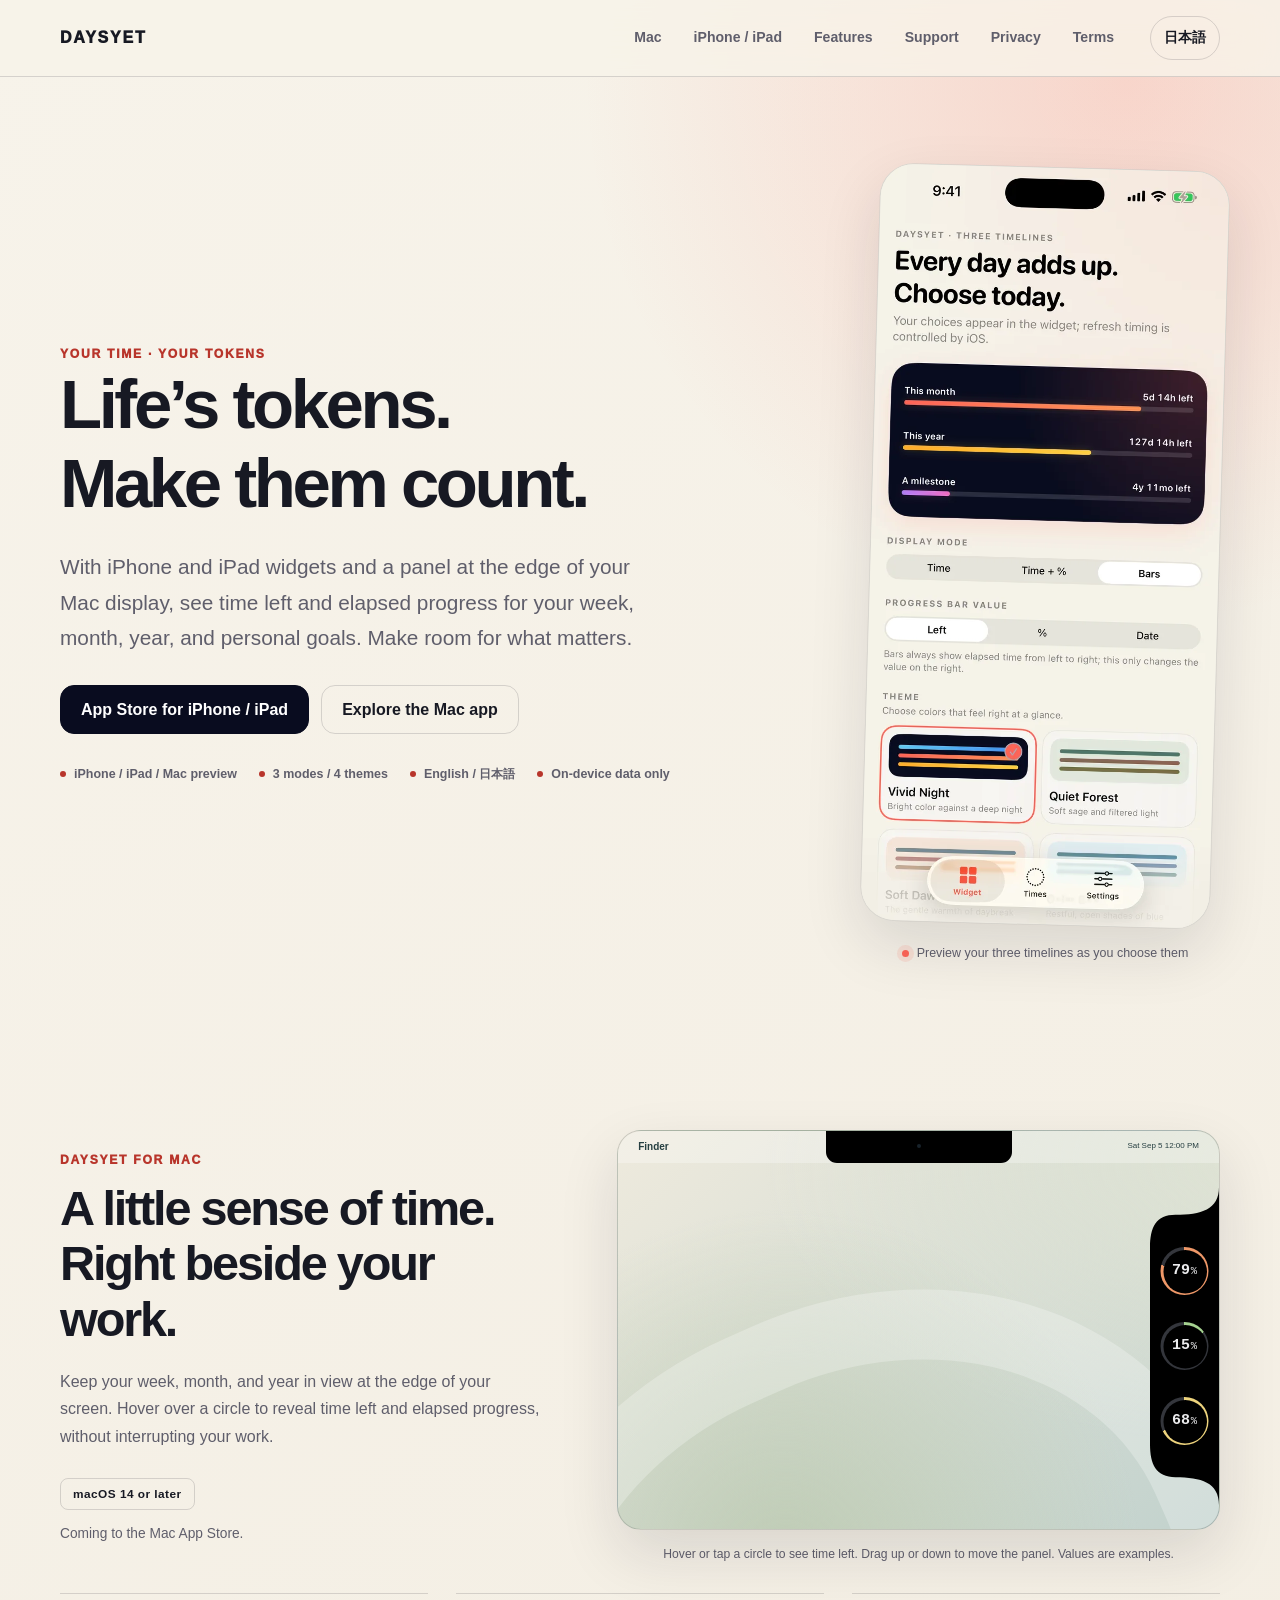
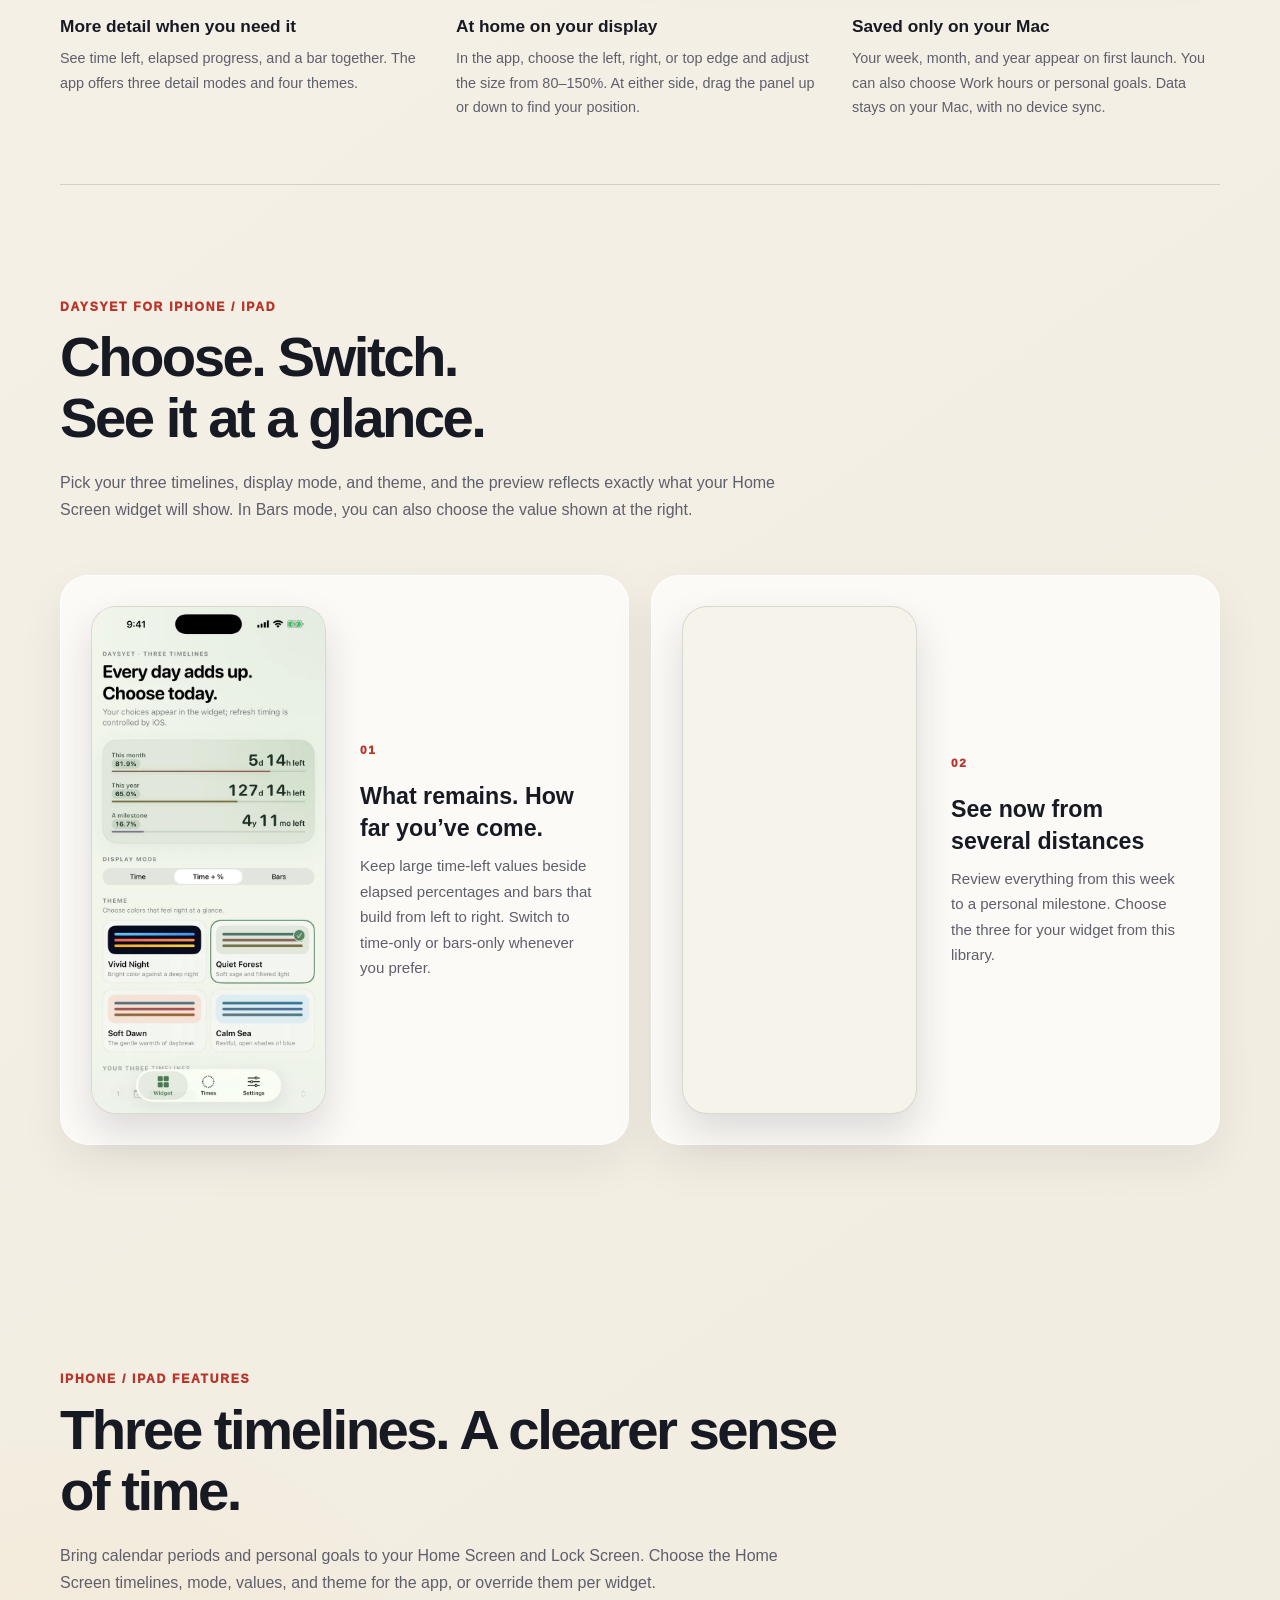
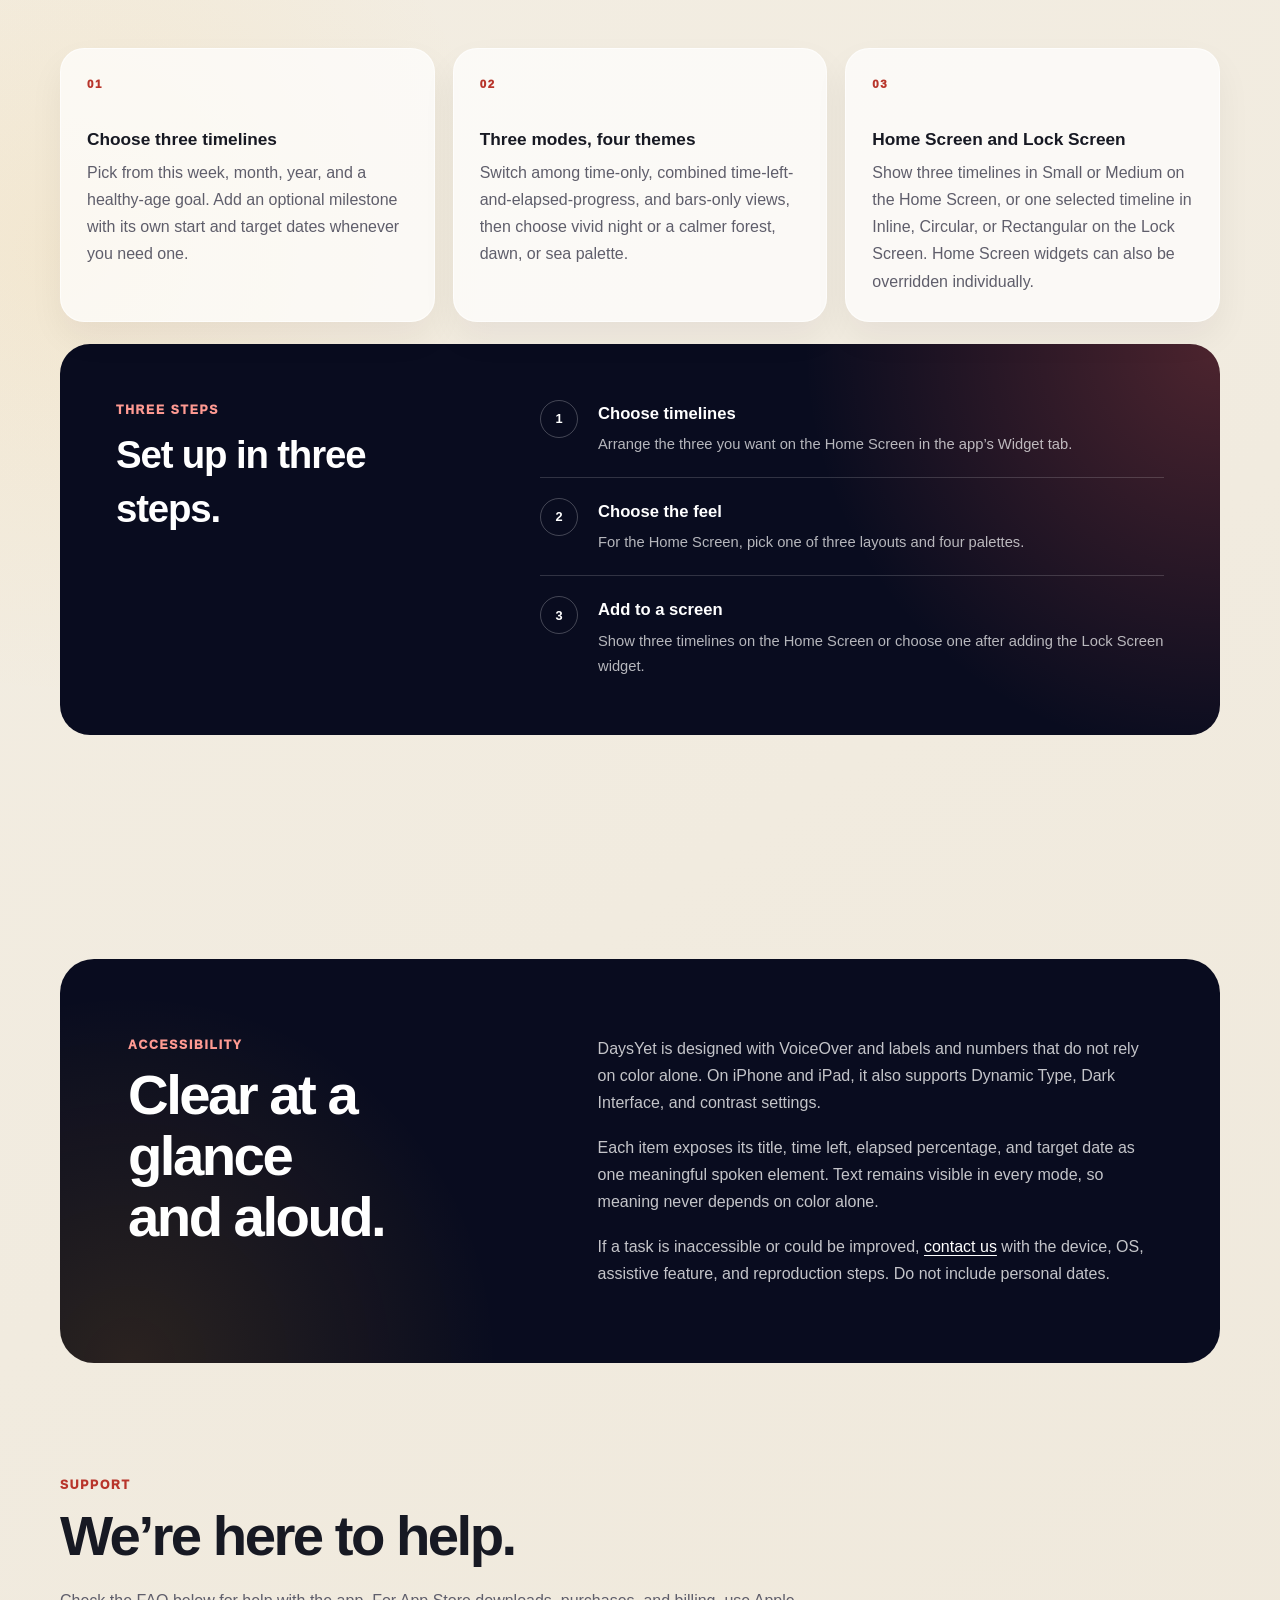
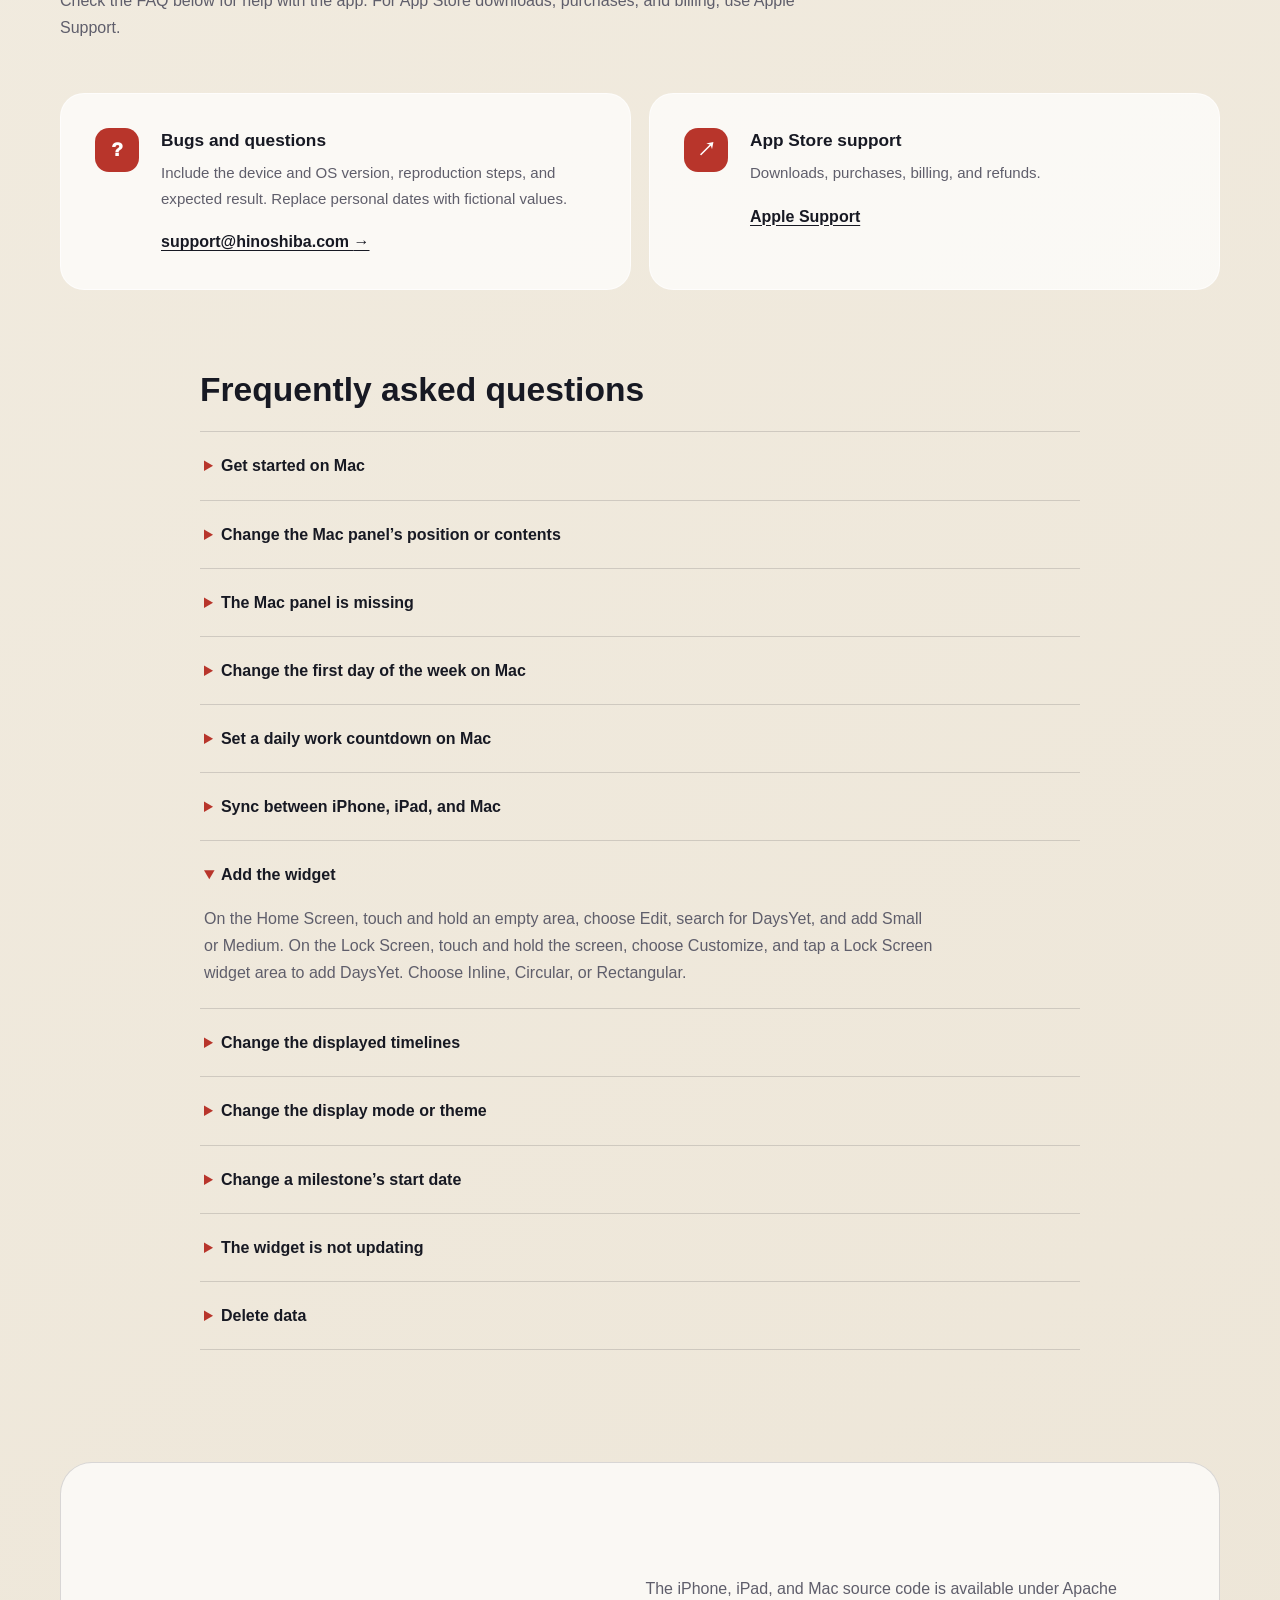
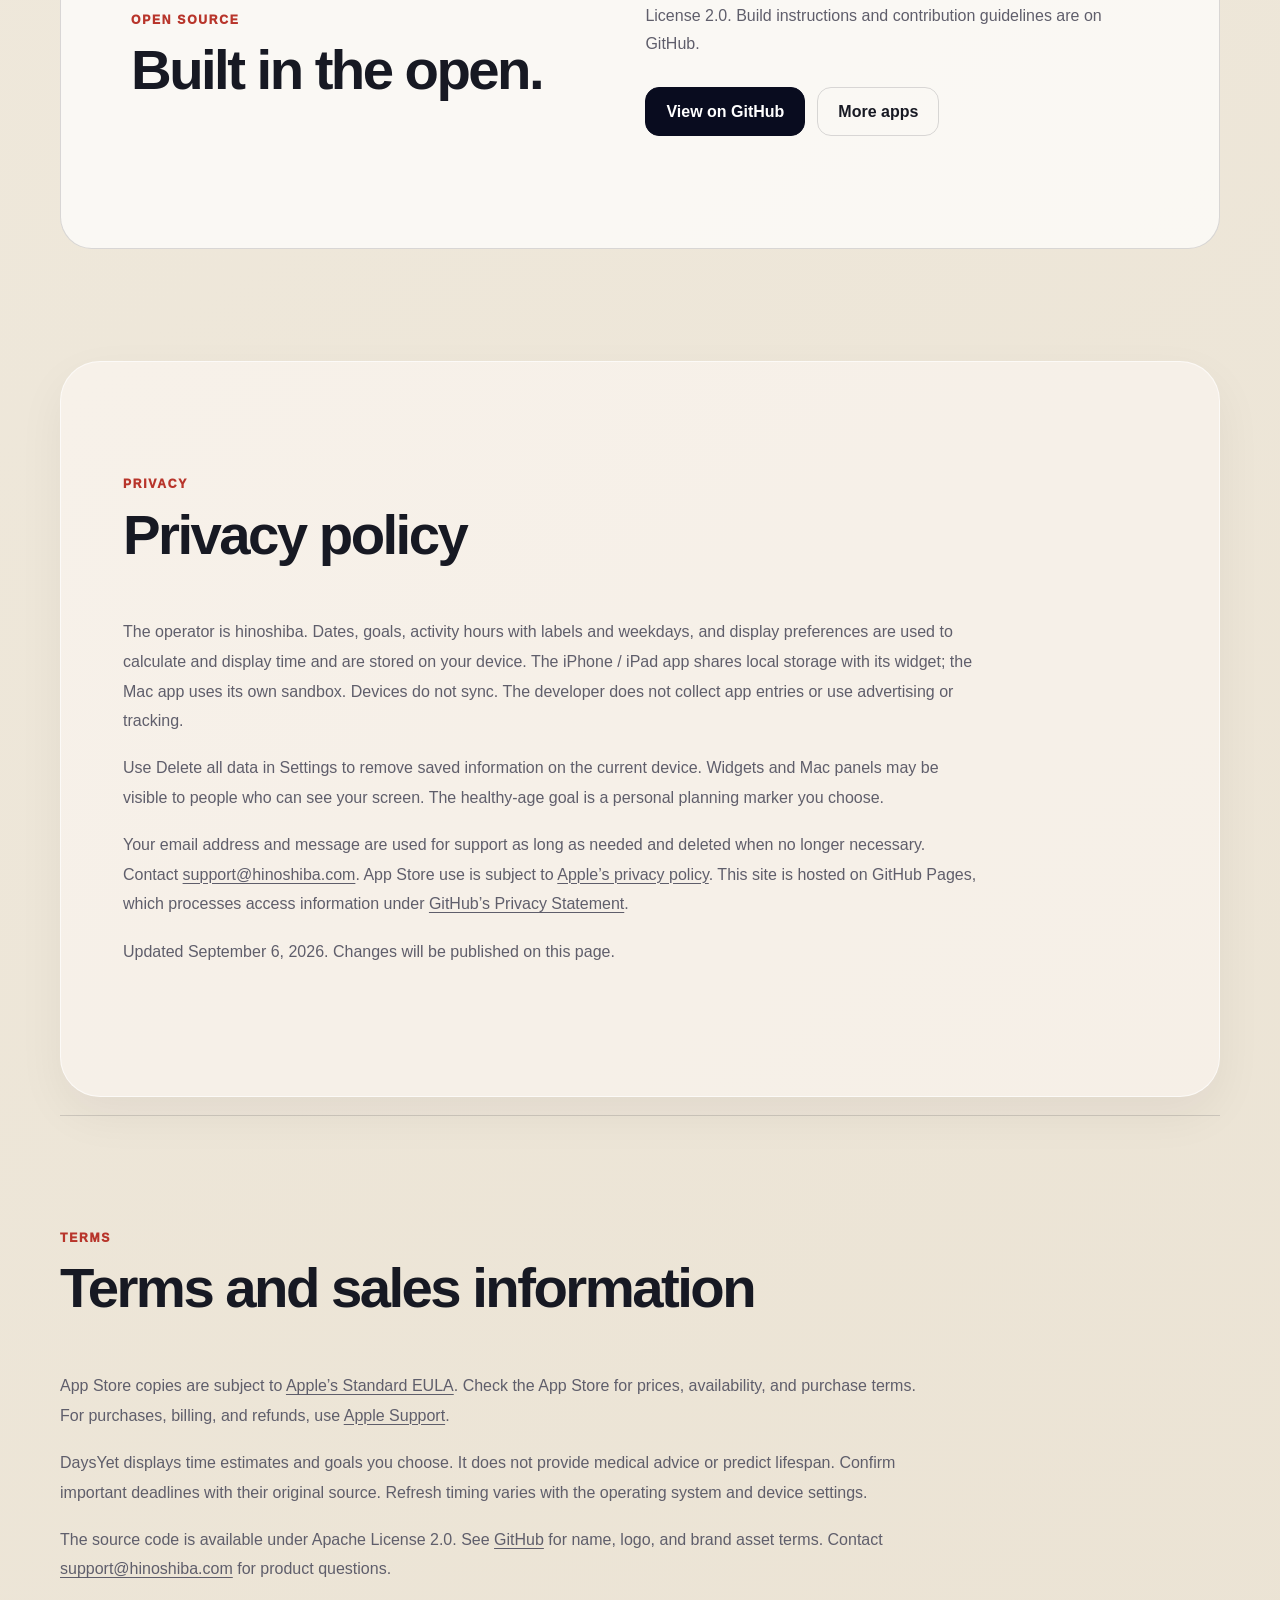
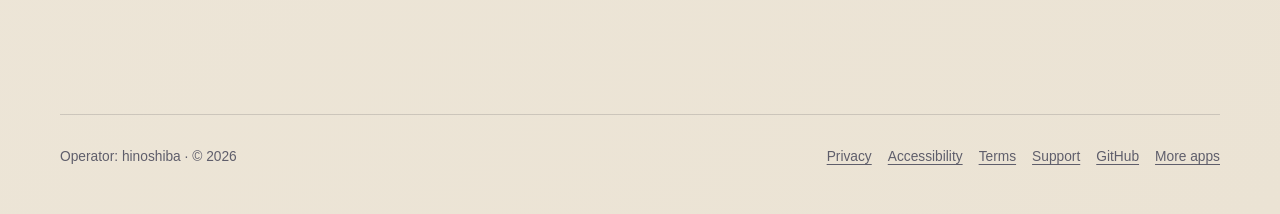
==== commit d853b970: "Unify local Xcode maintenance and bilingual product site Signed-off-by: hinoshiba <support@hinoshiba" ====
--- a/http_dist/en/index.html
+++ b/http_dist/en/index.html
@@ -1,256 +1,2 @@
 <!doctype html>
-<html lang="en">
-<head>
-  <meta charset="utf-8">
-  <meta name="viewport" content="width=device-width, initial-scale=1">
-  <meta name="apple-itunes-app" content="app-id=6802000765">
-  <meta name="theme-color" content="#f7f3ea" media="(prefers-color-scheme: light)">
-  <meta name="theme-color" content="#0c0e18" media="(prefers-color-scheme: dark)">
-  <title>DaysYet — Life’s tokens. Make them count.</title>
-  <meta name="description" content="Make life’s tokens count. See time left and elapsed progress with iPhone and iPad widgets and a Mac desktop panel. The Mac app is being prepared for the Mac App Store, for macOS 14 or later.">
-  <meta property="og:type" content="website">
-  <meta property="og:site_name" content="DaysYet">
-  <meta property="og:title" content="DaysYet — Life’s tokens. Make them count.">
-  <meta property="og:description" content="Life’s tokens. Make them count. Keep time left and elapsed progress in view on iPhone, iPad, and Mac. The Mac app is being prepared for the Mac App Store.">
-  <meta property="og:url" content="https://daysyet.hinoshiba.com/en/">
-  <meta property="og:image" content="https://daysyet.hinoshiba.com/assets/screenshots/en/02-widget-target-date.webp">
-  <meta property="og:image:width" content="660">
-  <meta property="og:image:height" content="1434">
-  <meta property="og:image:alt" content="DaysYet Widget screen showing time left, elapsed percentage, and left-to-right progress bars together">
-  <meta property="og:locale" content="en_US">
-  <meta property="og:locale:alternate" content="ja_JP">
-  <meta name="twitter:card" content="summary">
-  <meta name="twitter:title" content="DaysYet — Life’s tokens. Make them count.">
-  <meta name="twitter:description" content="Life’s tokens. Make them count. Keep time left and elapsed progress in view on iPhone, iPad, and Mac. The Mac app is being prepared for the Mac App Store.">
-  <meta name="twitter:image" content="https://daysyet.hinoshiba.com/assets/screenshots/en/02-widget-target-date.webp">
-  <meta name="twitter:image:alt" content="DaysYet Widget screen showing time left, elapsed percentage, and left-to-right progress bars together">
-  <link rel="canonical" href="https://daysyet.hinoshiba.com/en/">
-  <link rel="alternate" hreflang="ja" href="https://daysyet.hinoshiba.com/">
-  <link rel="alternate" hreflang="en" href="https://daysyet.hinoshiba.com/en/">
-  <link rel="alternate" hreflang="x-default" href="https://daysyet.hinoshiba.com/">
-  <link rel="icon" href="../favicon.ico" sizes="any">
-  <link rel="icon" type="image/png" sizes="32x32" href="../assets/favicon-32.png">
-  <link rel="apple-touch-icon" sizes="180x180" href="../assets/apple-touch-icon.png">
-  <link rel="stylesheet" href="../assets/site.css?v=20260906-4">
-  <script src="../assets/site.js?v=20260906-4" defer></script>
-</head>
-<body>
-  <a class="skip-link" href="#main">Skip to content</a>
-  <header class="site-header" data-menu-open="false">
-    <div class="shell header-inner">
-      <a class="wordmark" href="#top" aria-label="DaysYet home">DAYSYET</a>
-      <nav id="site-navigation" class="site-navigation" aria-label="Main navigation">
-        <a href="#mac">Mac</a>
-        <a href="#examples">iPhone / iPad</a>
-        <a href="#features">Features</a>
-        <a href="#support">Support</a>
-      </nav>
-      <div class="header-actions">
-        <a class="lang" lang="ja" hreflang="ja" href="../" data-language-base="../">日本語</a>
-        <button class="nav-toggle" type="button" aria-controls="site-navigation" aria-expanded="false"><span>Menu</span><svg viewBox="0 0 12 12" width="12" height="12" aria-hidden="true" focusable="false"><path d="m3 4.5 3 3 3-3" fill="none" stroke="currentColor" stroke-width="1.5" stroke-linecap="round" stroke-linejoin="round"/></svg></button>
-      </div>
-    </div>
-  </header>
-
-  <div class="shell">
-    <main id="main" tabindex="-1">
-      <section class="hero" id="top" aria-labelledby="hero-title">
-        <div class="hero-copy">
-          <div class="eyebrow">Your time · Your tokens</div>
-          <h1 id="hero-title" class="token-headline">Life’s tokens.<br>Make them count.</h1>
-          <p class="lead">With iPhone and iPad widgets and a panel at the edge of your Mac display, see time left and elapsed progress for your week, month, year, and personal goals. Make room for what matters.</p>
-          <div class="actions">
-            <a class="button" href="https://apps.apple.com/us/app/daysyet-time-left-widget/id6802000765">App Store for iPhone / iPad</a>
-            <a class="button secondary" href="#mac">Explore the Mac app</a>
-          </div>
-          <ul class="hero-facts" aria-label="DaysYet highlights">
-            <li>iPhone / iPad / Mac preview</li>
-            <li>3 modes / 4 themes</li>
-            <li>English / 日本語</li>
-            <li>On-device data only</li>
-          </ul>
-        </div>
-        <figure class="hero-figure">
-          <div class="screen-frame hero-screen">
-            <img src="../assets/screenshots/en/01-widget-time-left.webp" width="660" height="1434" fetchpriority="high" alt="DaysYet Widget screen showing time left and three left-to-right progress bars for This month, This year, and A milestone.">
-          </div>
-          <figcaption><span aria-hidden="true"></span>Preview your three timelines as you choose them</figcaption>
-        </figure>
-      </section>
-
-      <section id="mac" class="mac-section" aria-labelledby="mac-title">
-        <div class="mac-layout">
-          <div class="mac-heading">
-            <div class="section-heading">
-              <div class="eyebrow">DaysYet for Mac</div>
-              <h2 id="mac-title">A little sense of time.<br>Right beside your work.</h2>
-              <p class="section-lead">Keep your week, month, and year in view at the edge of your screen. Hover over a circle to reveal time left and elapsed progress, without interrupting your work.</p>
-            </div>
-            <div class="mac-availability"><span class="platform-tag">macOS 14 or later</span><p>Coming to the Mac App Store.</p></div>
-          </div>
-          <figure class="mac-preview" id="mac-preview">
-            <div class="mac-desktop" data-mac-desktop data-position="right" role="group" aria-label="Interactive Mac preview, fixed at the right edge at 150% size.">
-              <div class="mac-menubar" aria-hidden="true"><span><b>Finder</b><span class="mac-menu-item">File</span><span class="mac-menu-item">View</span></span><span>Sat Sep 5 12:00 PM</span></div>
-              <div class="mac-camera" aria-hidden="true"></div>
-              <div class="mac-notch" data-mac-preview data-position="right" data-expanded="false">
-                <svg class="mac-surface" data-mac-surface viewBox="0 0 204 212" preserveAspectRatio="none" aria-hidden="true"><path data-mac-contour d="M204 0 C204 15.08 192 18.56 175.02 18.56 L175 18.56 C162 18.56 158 26.97 158 40.6 V171.4 C158 185.03 162 193.44 175 193.44 L175.02 193.44 C192 193.44 204 196.92 204 212 Z"/></svg>
-                <div class="mac-detail" id="mac-preview-detail" data-mac-detail aria-hidden="true"><div class="mac-detail-content" data-mac-detail-content data-changing="false"><div class="mac-detail-header"><span class="mac-detail-name" data-mac-name>This week</span><span class="mac-detail-percentage" data-mac-percentage>79%</span></div><span class="mac-countdown" data-mac-countdown><span data-mac-days>1</span><small>d</small><span data-mac-hours>12</span><small>h</small></span><div class="mac-detail-progress" data-mac-progress role="progressbar" aria-label="Elapsed progress" aria-valuemin="0" aria-valuemax="100" aria-valuenow="79"><span></span></div></div></div>
-                <div class="mac-rail">
-                  <button class="mac-metric" type="button" data-mac-metric="0" data-percentage="79" data-name="This week" data-days="1" data-hours="12" data-color="#ef9868" style="--metric-color: #ef9868; --progress: 79%" aria-label="This week, 79% elapsed, 1 day 12 hours left, Show details" aria-describedby="mac-preview-description" aria-controls="mac-preview-detail" aria-expanded="false" data-active="false"><span class="mac-ring" aria-hidden="true"><strong class="mac-ring-value">79<small>%</small></strong></span></button>
-                  <button class="mac-metric" type="button" data-mac-metric="1" data-percentage="15" data-name="This month" data-days="25" data-hours="12" data-color="#a6d391" style="--metric-color: #a6d391; --progress: 15%" aria-label="This month, 15% elapsed, 25 days 12 hours left, Show details" aria-describedby="mac-preview-description" aria-controls="mac-preview-detail" aria-expanded="false" data-active="false"><span class="mac-ring" aria-hidden="true"><strong class="mac-ring-value">15<small>%</small></strong></span></button>
-                  <button class="mac-metric" type="button" data-mac-metric="2" data-percentage="68" data-name="This year" data-days="117" data-hours="12" data-color="#eed47d" style="--metric-color: #eed47d; --progress: 68%" aria-label="This year, 68% elapsed, 117 days 12 hours left, Show details" aria-describedby="mac-preview-description" aria-controls="mac-preview-detail" aria-expanded="false" data-active="false"><span class="mac-ring" aria-hidden="true"><strong class="mac-ring-value">68<small>%</small></strong></span></button>
-                </div>
-              </div>
-            </div>
-            <p id="mac-preview-description" class="visually-hidden">Sample values: this week 79%, this month 15%, this year 68%. Select a circle to reveal time left and elapsed progress. You can also use Tab to select and Esc to close.</p>
-            <figcaption>Hover or tap a circle to see time left. Drag up or down to move the panel. Values are examples.</figcaption>
-          </figure>
-        </div>
-        <div class="mac-benefits">
-          <article><h3>More detail when you need it</h3><p>See time left, elapsed progress, and a bar together. The app offers three detail modes and four themes.</p></article>
-          <article><h3>At home on your display</h3><p>In the app, choose the left, right, or top edge and adjust the size from 80–150%. At either side, drag the panel up or down to find your position.</p></article>
-          <article><h3>Saved only on your Mac</h3><p>Your week, month, and year appear on first launch. You can also choose Work hours or personal goals. Data stays on your Mac, with no device sync.</p></article>
-        </div>
-      </section>
-
-      <section id="examples" aria-labelledby="examples-title">
-        <div class="section-heading">
-          <div class="eyebrow">DaysYet for iPhone / iPad</div>
-          <h2 id="examples-title">Choose. Switch.<br>See it at a glance.</h2>
-          <p class="section-lead">Pick your three timelines, display mode, and theme, and the preview reflects exactly what your Home Screen widget will show. In Bars mode, you can also choose the value shown at the right.</p>
-        </div>
-        <div class="sample-grid">
-          <figure class="sample-card">
-            <div class="screen-frame">
-              <img src="../assets/screenshots/en/02-widget-target-date.webp" width="660" height="1434" loading="lazy" decoding="async" alt="DaysYet Widget screen showing time left, elapsed percentage, and left-to-right progress bars together in the calming Quiet Forest theme.">
-            </div>
-            <figcaption>
-              <span class="sample-number">01</span>
-              <div><h3>What remains. How far you’ve come.</h3><p>Keep large time-left values beside elapsed percentages and bars that build from left to right. Switch to time-only or bars-only whenever you prefer.</p></div>
-            </figcaption>
-          </figure>
-          <figure class="sample-card">
-            <div class="screen-frame">
-              <img src="../assets/screenshots/en/03-time-library.webp" width="660" height="1434" loading="lazy" decoding="async" alt="DaysYet Time Library listing this week, month, year, a healthy-age goal, and a milestone with time left, elapsed percentages, and progress bars.">
-            </div>
-            <figcaption>
-              <span class="sample-number">02</span>
-              <div><h3>See now from several distances</h3><p>Review everything from this week to a personal milestone. Choose the three for your widget from this library.</p></div>
-            </figcaption>
-          </figure>
-        </div>
-      </section>
-
-      <section id="features" aria-labelledby="features-title">
-        <div class="section-heading">
-          <div class="eyebrow">iPhone / iPad features</div>
-          <h2 id="features-title">Three timelines. A clearer sense of time.</h2>
-          <p class="section-lead">Bring calendar periods and personal goals to your Home Screen and Lock Screen. Choose the Home Screen timelines, mode, values, and theme for the app, or override them per widget.</p>
-        </div>
-        <div class="feature-grid">
-          <article class="feature-card"><span aria-hidden="true">01</span><h3>Choose three timelines</h3><p>Pick from this week, month, year, and a healthy-age goal. Add an optional milestone with its own start and target dates whenever you need one.</p></article>
-          <article class="feature-card"><span aria-hidden="true">02</span><h3>Three modes, four themes</h3><p>Switch among time-only, combined time-left-and-elapsed-progress, and bars-only views, then choose vivid night or a calmer forest, dawn, or sea palette.</p></article>
-          <article class="feature-card"><span aria-hidden="true">03</span><h3>Home Screen and Lock Screen</h3><p>Show three timelines in Small or Medium on the Home Screen, or one selected timeline in Inline, Circular, or Rectangular on the Lock Screen. Home Screen widgets can also be overridden individually.</p></article>
-        </div>
-        <section class="steps" aria-labelledby="steps-title">
-          <div class="steps-copy"><div class="eyebrow">Three steps</div><h3 id="steps-title">Set up in three steps.</h3></div>
-          <ol>
-            <li><span>1</span><div><strong>Choose timelines</strong><p>Arrange the three you want on the Home Screen in the app’s Widget tab.</p></div></li>
-            <li><span>2</span><div><strong>Choose the feel</strong><p>For the Home Screen, pick one of three layouts and four palettes.</p></div></li>
-            <li><span>3</span><div><strong>Add to a screen</strong><p>Show three timelines on the Home Screen or choose one after adding the Lock Screen widget.</p></div></li>
-          </ol>
-        </section>
-      </section>
-
-      <section id="accessibility" class="band-section" aria-labelledby="accessibility-title">
-        <div><div class="eyebrow">Accessibility</div><h2 id="accessibility-title">Clear at a glance<br>and aloud.</h2></div>
-        <div class="band-copy">
-          <p>DaysYet is designed with VoiceOver and labels and numbers that do not rely on color alone. On iPhone and iPad, it also supports Dynamic Type, Dark Interface, and contrast settings.</p>
-          <p>Each item exposes its title, time left, elapsed percentage, and target date as one meaningful spoken element. Text remains visible in every mode, so meaning never depends on color alone.</p>
-          <p>If a task is inaccessible or could be improved, <a href="#support">contact us</a> with the device, OS, assistive feature, and reproduction steps. Do not include personal dates.</p>
-        </div>
-      </section>
-
-      <section id="support" aria-labelledby="support-title">
-        <div class="section-heading">
-          <div class="eyebrow">Support</div>
-          <h2 id="support-title">We’re here to help.</h2>
-          <p class="section-lead">Start with the frequently asked questions. If the issue continues, contact support@hinoshiba.com.</p>
-        </div>
-        <div class="contact-grid">
-          <article class="contact-card"><div class="contact-icon" aria-hidden="true">?</div><div><h3>Bugs and questions</h3><p>Include the device and OS version, reproduction steps, and expected result. Replace personal dates with fictional values.</p><a href="mailto:support@hinoshiba.com?subject=DaysYet%20Support">support@hinoshiba.com <span aria-hidden="true">→</span></a></div></article>
-          <article class="contact-card"><div class="contact-icon" aria-hidden="true">!</div><div><h3>Security</h3><p>Include “Security” in the subject and ask for a secure reporting channel without including details. Do not send credentials or private keys.</p><a href="mailto:support@hinoshiba.com?subject=%5BSecurity%5D%20DaysYet">support@hinoshiba.com <span aria-hidden="true">→</span></a></div></article>
-        </div>
-        <div class="faq">
-          <h3>Frequently asked questions</h3>
-          <details><summary>Get started on Mac</summary><p>The Mac app supports macOS 14 or later and is being prepared for the Mac App Store. Try the <a href="#mac-preview">interactive preview on this page</a> before release. In the Mac app, launching DaysYet shows this week, month, and year at the right edge of your display. The panel stays active when you close settings. Double-click the widget to open settings. There is no widget to add from the macOS widget gallery.</p></details>
-          <details><summary>Change the Mac panel’s position or contents</summary><p>Double-click the widget to open settings. Choose three timelines, the detail mode, the value in Progress bars mode (time left, elapsed progress, or end date), theme, display, left/right/top placement, vertical position for side placement, and size (80–150%, default 100%). Circles and text scale together. Hover over a timeline to open details. At either side, the expanded section and its details move up or down to align with the selected circle. At the top, hover over the bars or just above them to switch timelines. Higher in the camera area, hovering opens the current timeline. Both the band and line thickness follow the size setting. Double-click the widget to open settings, including the option to keep details open. Move the pointer away to close details. If Keep details open is enabled, turn it off in settings to close them. Settings include visibility and Quit controls. If the widget is hidden, open DaysYet again to access settings and show it.</p></details>
-          <details><summary>The Mac panel is missing</summary><p>Open DaysYet again to access settings and enable the panel. Review the selected display and position in settings. If the problem continues, contact support with your Mac and macOS version, connected displays, and reproduction steps.</p></details>
-          <details><summary>Change the first day of the week on Mac</summary><p>In the upcoming Mac app, open Settings → Timelines → Week starts on. The default follows your device’s calendar setting and shows the weekday currently in use. You can choose any weekday instead, measuring This week from local midnight on that day to local midnight on the same day the following week. The choice updates time left, elapsed progress, and the end date in the Mac app.</p></details>
-          <details><summary>Set a daily work countdown on Mac</summary><p>In the upcoming Mac app, set your start and end times, then choose Work hours as a displayed timeline. The default is 9:00 AM–6:00 PM, repeating every day in the device’s local time. For daytime shifts, it indicates when work has not started, shows time left during work, and marks work as finished afterward. Overnight shifts such as 10:00 PM–6:00 AM are supported; matching start and end times mean a 24-hour shift. Work times stay on the device and do not sync elsewhere.</p></details>
-          <details><summary>Sync between iPhone, iPad, and Mac</summary><p>There is no device sync. Set up timelines and personal goals separately on each device. Deleting data affects only the device where you perform the action.</p></details>
-          <details open><summary>Add the widget</summary><p>On the Home Screen, touch and hold an empty area, choose Edit, search for DaysYet, and add Small or Medium. On the Lock Screen, touch and hold the screen, choose Customize, and tap a Lock Screen widget area to add DaysYet. Choose Inline, Circular, or Rectangular.</p></details>
-          <details><summary>Change the displayed timelines</summary><p>Select three timelines on the app’s Widget tab for the Home Screen. To override one Home Screen widget, touch and hold it, choose Edit Widget, disable “Use the three selected in the app,” and select its timelines. To choose the one timeline shown on the Lock Screen, tap the widget while customizing the Lock Screen.</p></details>
-          <details><summary>Change the display mode or theme</summary><p>For the Home Screen, use the app’s Widget tab to choose Time, Time + %, or Bars and select one of four themes. Time + % shows time left, elapsed percentage, and a progress bar that fills from left to right in every row. To give one widget a different display or color, open Edit Widget from the Home Screen and override the app setting.</p></details>
-          <details><summary>Change a milestone’s start date</summary><p>Open Edit life reference points from the Times tab, then set the milestone’s start and target dates. Progress starts at 0% on the start date and reaches 100% at the target.</p></details>
-          <details><summary>The widget is not updating</summary><p>Open DaysYet once and save the settings again, then confirm the widget remains on the Home Screen or Lock Screen. The operating system schedules widget refreshes, so values do not update every second. If the problem continues, email <a href="mailto:support@hinoshiba.com?subject=DaysYet%20Support">support@hinoshiba.com</a> with the device, OS, and app version.</p></details>
-          <details><summary>Delete data</summary><p>Choose “Delete all data” from the Settings tab on iPhone or iPad, or from settings opened by double-clicking the Mac widget. On Mac, panel layout and size preferences also return to their defaults. Other devices are unaffected. Data entered in DaysYet is not stored on a developer server.</p></details>
-        </div>
-      </section>
-
-      <section id="source" class="source-section" aria-labelledby="source-title">
-        <div><div class="eyebrow">Open source</div><h2 id="source-title">Inspect the code<br>and the data flow.</h2></div>
-        <div><p>The iPhone and iPad app source is available under Apache License 2.0, with build instructions, dependency records, Privacy Manifests, and an on-device data map.</p><div class="actions"><a class="button" href="https://github.com/hinoshiba/DaysYet">View on GitHub</a><a class="button secondary" href="mailto:support@hinoshiba.com?subject=DaysYet%20Support">Contact support</a></div></div>
-      </section>
-
-      <section id="privacy" class="policy-section" aria-labelledby="privacy-title">
-        <div class="section-heading">
-          <div class="eyebrow">Privacy · Last updated 2026-09-06</div>
-          <h2 id="privacy-title">Your entries stay<br>on this device.</h2>
-        </div>
-        <div class="privacy-intro">
-          <div>
-            <p class="notice"><strong>In short:</strong> DaysYet does not collect or transmit user data and contains no tracking, advertising, analytics, or third-party SDKs. Your entries stay on device. This policy also covers the Mac app being prepared for release.</p>
-            <p class="section-lead">You can review the privacy summary in Settings and delete all saved data at any time.</p>
-          </div>
-          <figure class="privacy-figure">
-            <div class="screen-frame">
-              <img src="../assets/screenshots/en/04-privacy-settings.webp" width="660" height="1434" loading="lazy" decoding="async" alt="DaysYet Settings screen stating that entered dates stay on device and that the app uses no analytics SDKs or ads.">
-            </div>
-            <figcaption>The privacy summary is available inside the app.</figcaption>
-          </figure>
-        </div>
-        <div class="policy-grid">
-          <article><h3>1. Data stored and purpose</h3><p>DaysYet stores the birth date, healthy-age goal, milestone name, start and target dates, daily work start and end times, week-start preference, widget selections, display mode, value-display style, and theme. Showing Work hours is optional; work times are used for a daily countdown based on the device’s local time. The Mac app also stores panel visibility, selected display, screen edge, vertical position, size including circles and text, and the preference to keep details open. Data is used only to calculate and display timelines in the app, widget, and desktop panel.</p></article>
-          <article><h3>2. Storage and sharing</h3><p>On iPhone and iPad, data stays in an on-device App Group container shared by the app and its Widget Extension. On Mac, it stays in the Mac app’s own sandbox. Data does not sync between devices. It is not sent to the developer, a server, cloud service, analytics or advertising provider, or any other third party. DaysYet does not create accounts.</p><p>A Home Screen widget, Lock Screen widget, or Mac desktop panel may be visible to anyone who can view the device. A Lock Screen widget may remain visible while the device is locked.</p></article>
-          <article><h3>3. Tracking, advertising, and analytics</h3><p>DaysYet does not track users, show advertising, perform behavioral analytics, or include third-party SDKs. Apple may process App Store and operating-system information under Apple’s own privacy policy.</p></article>
-          <article><h3>4. Health-related information</h3><p>The healthy-age goal is a personal planning marker chosen by the user. DaysYet does not access HealthKit and does not provide medical advice, diagnosis, health measurement, treatment, or a lifespan prediction. No external health-statistics dataset is bundled.</p></article>
-          <article><h3>5. Deletion and retention</h3><p>“Delete all data” in Settings immediately removes saved data on the current device. On Mac it also resets panel layout and size preferences. Other devices are unaffected. Any on-device data remaining after app deletion is managed by the operating system. Because the developer does not receive or retain app data, there is no developer-side app record to delete.</p></article>
-          <article><h3>6. External links and changes</h3><p>The system browser opens only when the user taps a source-code, Privacy, or Support link. Before adding networking, cloud sync, crash analytics, server-side purchase validation, HealthKit, or a third-party SDK, the project will update this policy, its Privacy Manifests, and App Store privacy answers.</p></article>
-          <article class="wide"><h3>7. Information shared when contacting us</h3><p>Contact us at <a href="mailto:support@hinoshiba.com">support@hinoshiba.com</a>. If you choose to email us, your sender address and message are used to reply and provide necessary support. Do not send personal dates, health information, credentials, or private keys. To report a vulnerability, do not include details in the email; ask for a secure reporting channel.</p></article>
-        </div>
-      </section>
-
-      <section id="terms" class="terms-section" aria-labelledby="terms-title">
-        <div class="section-heading">
-          <div class="eyebrow">Terms · Effective 2026-09-05</div>
-          <h2 id="terms-title">Terms of Use</h2>
-          <p class="section-lead">Apple’s <a href="https://www.apple.com/legal/internet-services/itunes/dev/stdeula/">Standard Licensed Application End User License Agreement</a> applies to DaysYet distributed through the App Store. Builds from source are subject to the licenses stated in the repository. The following is additional product information.</p>
-        </div>
-        <div class="terms-grid">
-          <article><h3>Purpose</h3><p>DaysYet is a personal information tool that displays time progress and goals chosen by the user. Its output is not a guarantee, advice, diagnosis, medical service, or prediction of future events.</p></article>
-          <article><h3>User responsibility</h3><p>You are responsible for your entries, where you place a visible widget, and decisions based on the displayed information. Confirm important deadlines with authoritative sources.</p></article>
-          <article><h3>Availability and changes</h3><p>Refresh timing and display can vary with the operating system, WidgetKit, and device settings. To the extent permitted by applicable law, continuous availability, completeness, and fitness for a particular purpose are not guaranteed. Features may change or end for security, legal, or quality reasons.</p></article>
-          <article><h3>Open source and brand</h3><p>The source code is available under Apache License 2.0. The DaysYet name, logo, app icon, and Store materials are not licensed under Apache-2.0. See the <a href="https://github.com/hinoshiba/DaysYet">public repository</a> for details.</p></article>
-          <article class="wide"><h3>Contact</h3><p>For product questions, email <a href="mailto:support@hinoshiba.com">support@hinoshiba.com</a> without including personal dates.</p></article>
-        </div>
-      </section>
-    </main>
-
-    <footer>
-      <span>Operator: hinoshiba · © 2026</span>
-      <nav class="footer-links" aria-label="More information"><a href="#privacy">Privacy</a><a href="#accessibility">Accessibility</a><a href="#terms">Terms</a><a href="#support">Support</a><a href="https://github.com/hinoshiba/DaysYet">GitHub</a></nav>
-    </footer>
-  </div>
-</body>
-</html>
+<html lang="en"><head><meta charset="utf-8"><meta name="viewport" content="width=device-width, initial-scale=1"><meta name="robots" content="noindex"><link rel="canonical" href="https://daysyet.hinoshiba.com/"><meta http-equiv="refresh" content="0;url=../?lang=en"><title>DaysYet</title></head><body><p><a href="../?lang=en">Continue to DaysYet</a></p><script>const target = new URL("../?lang=en", location.href); if (!target.hash) target.hash = location.hash; location.replace(target.href);</script></body></html>
